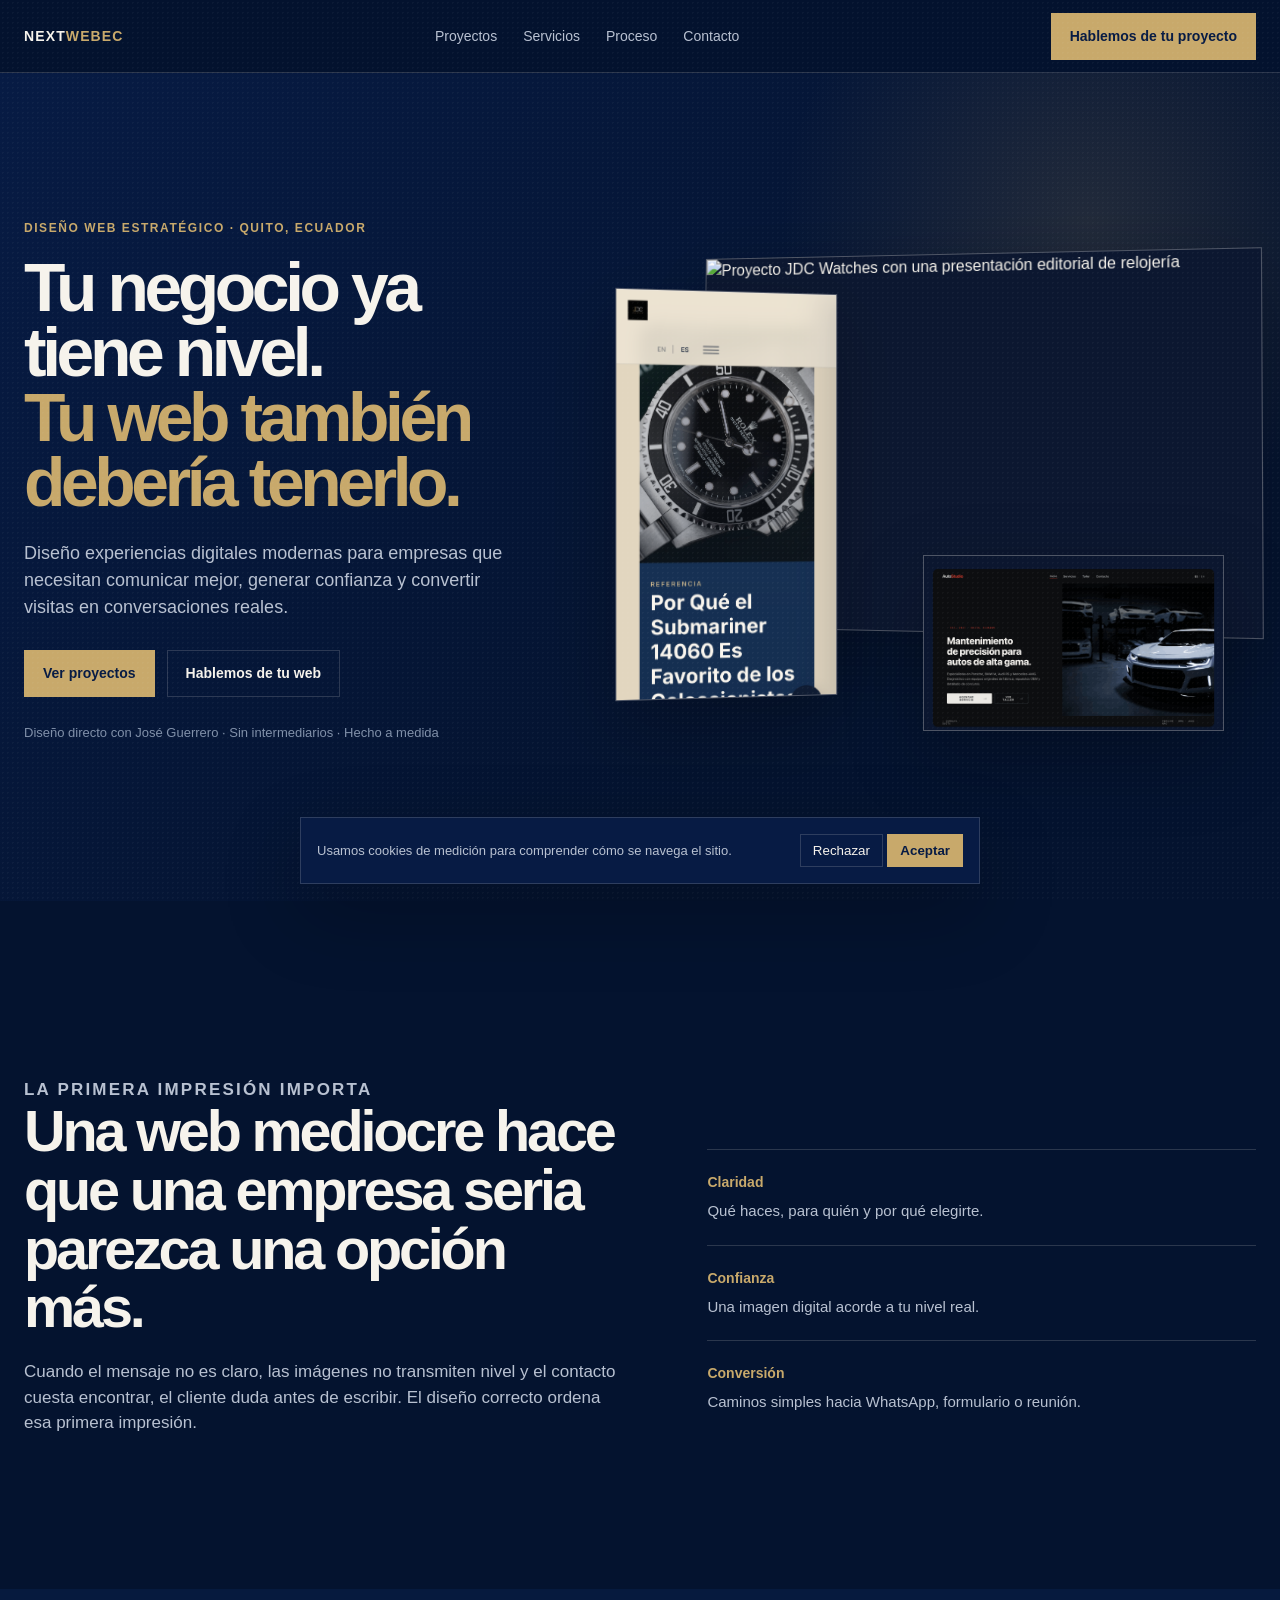
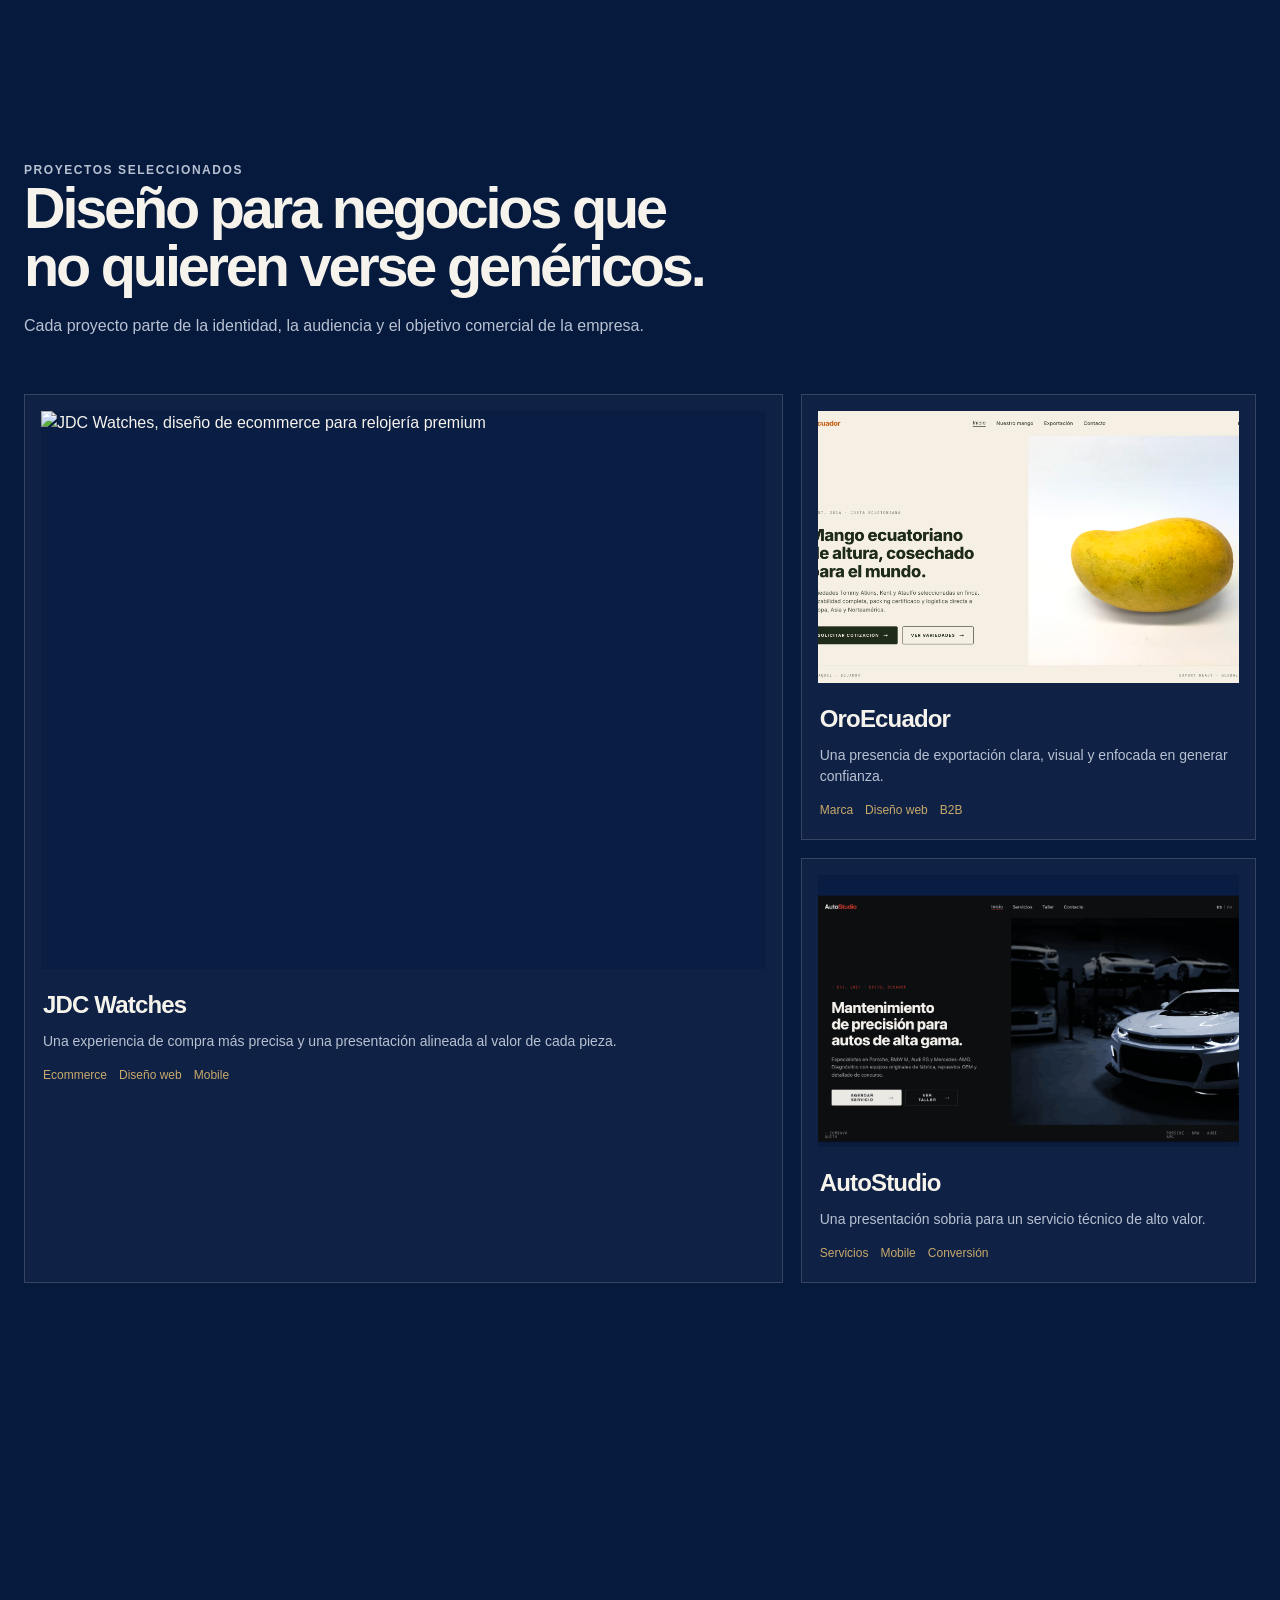
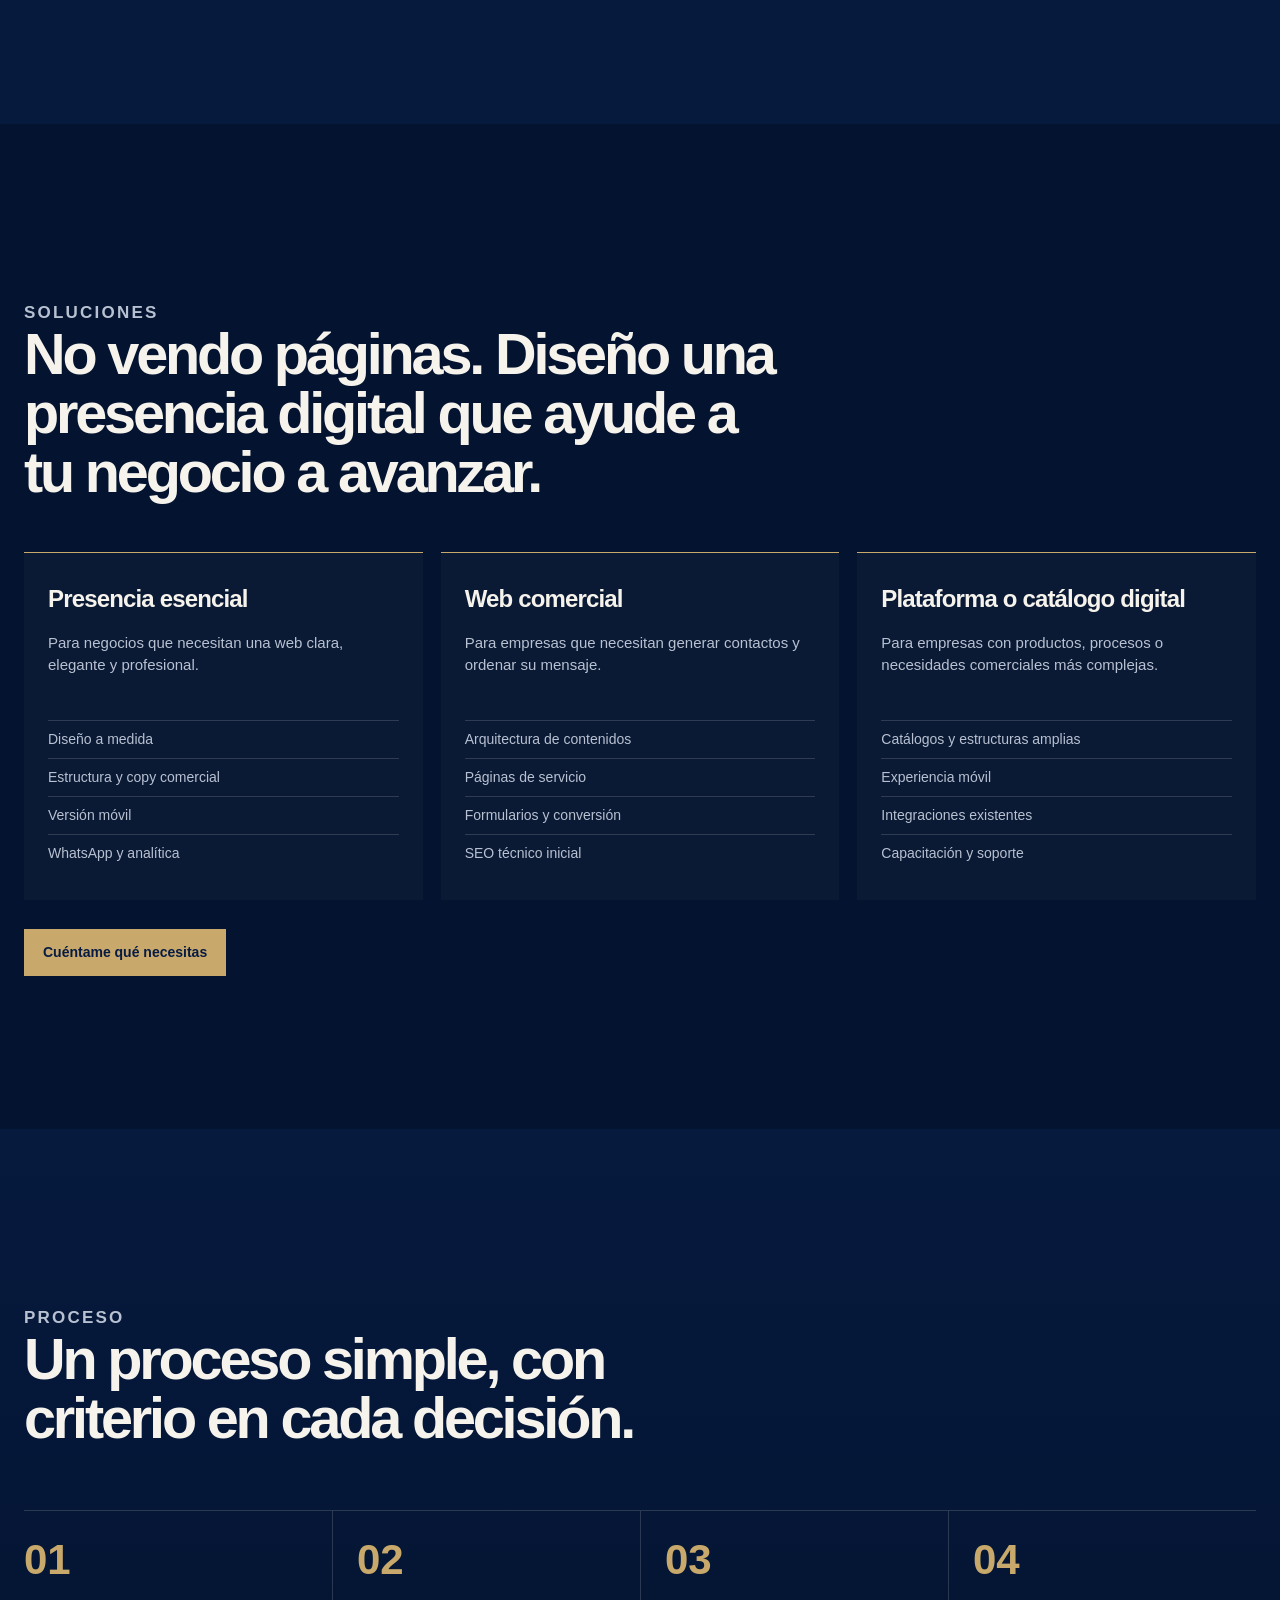
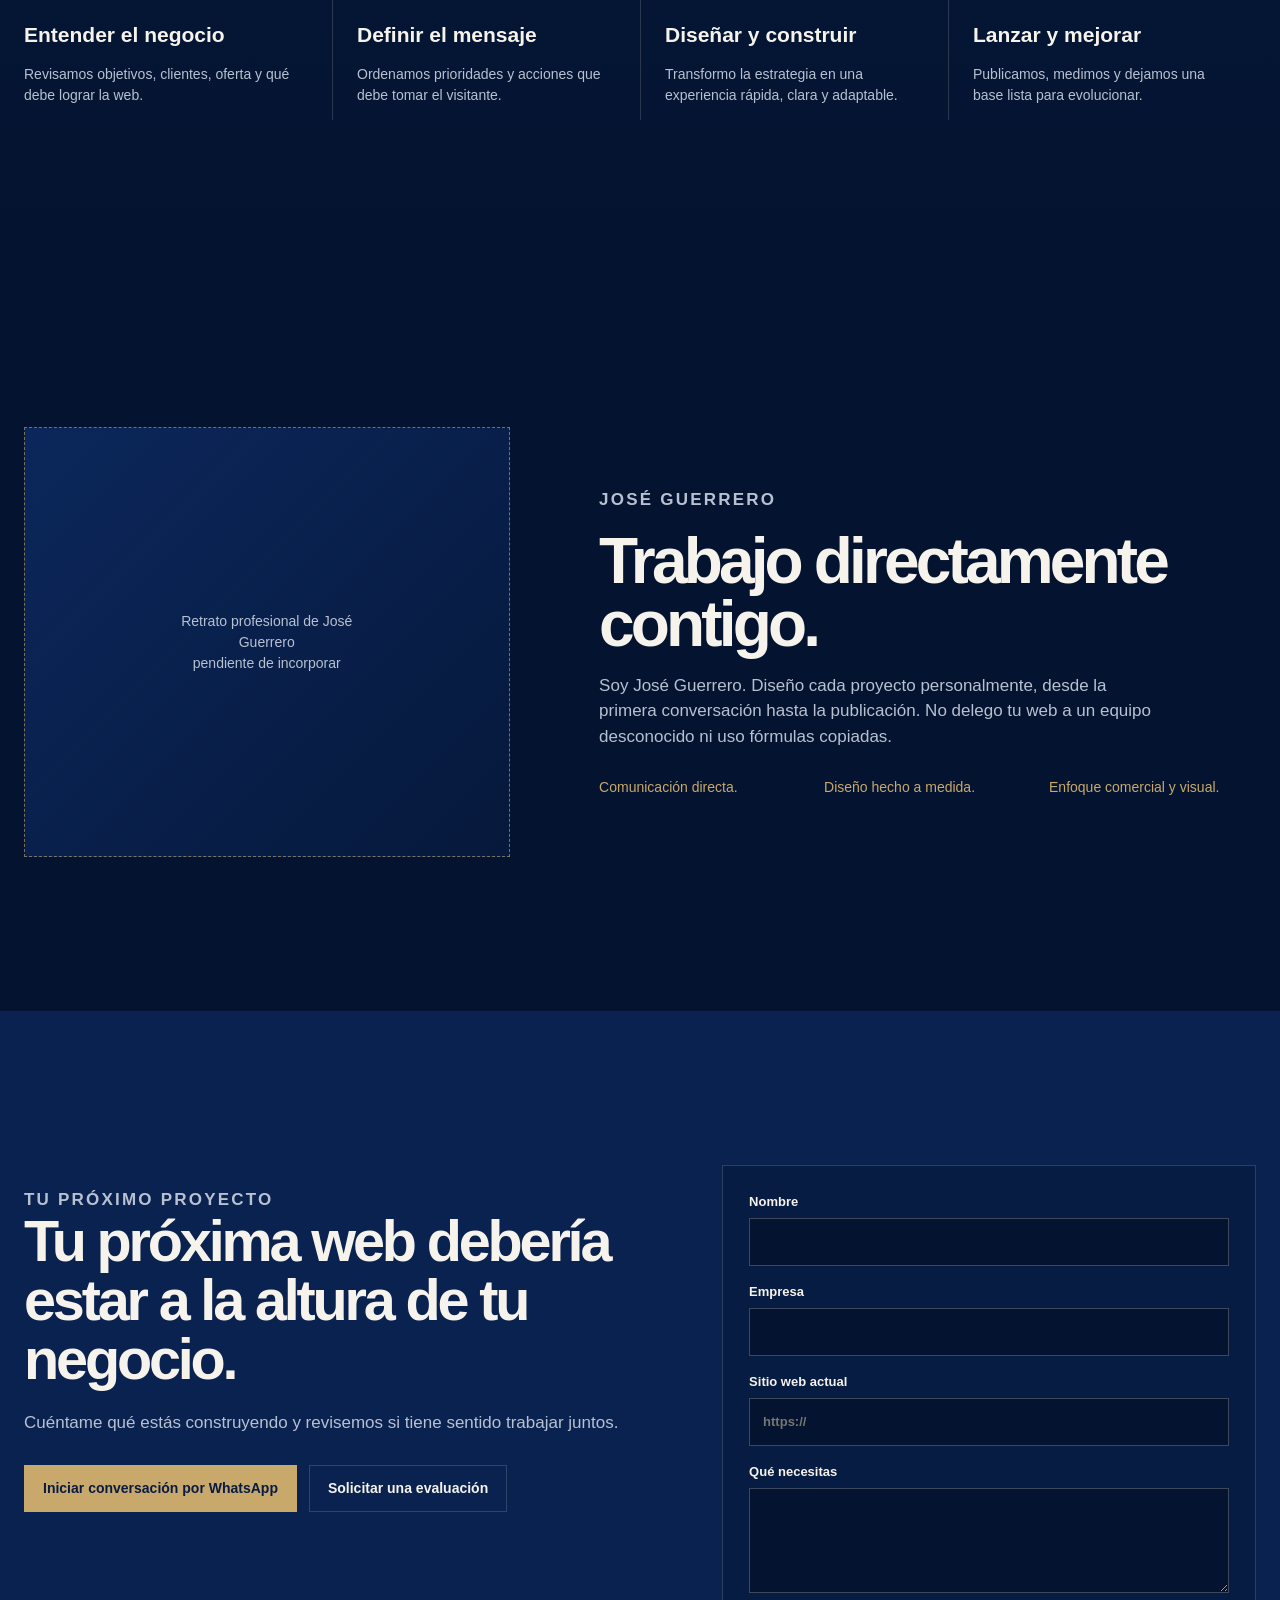
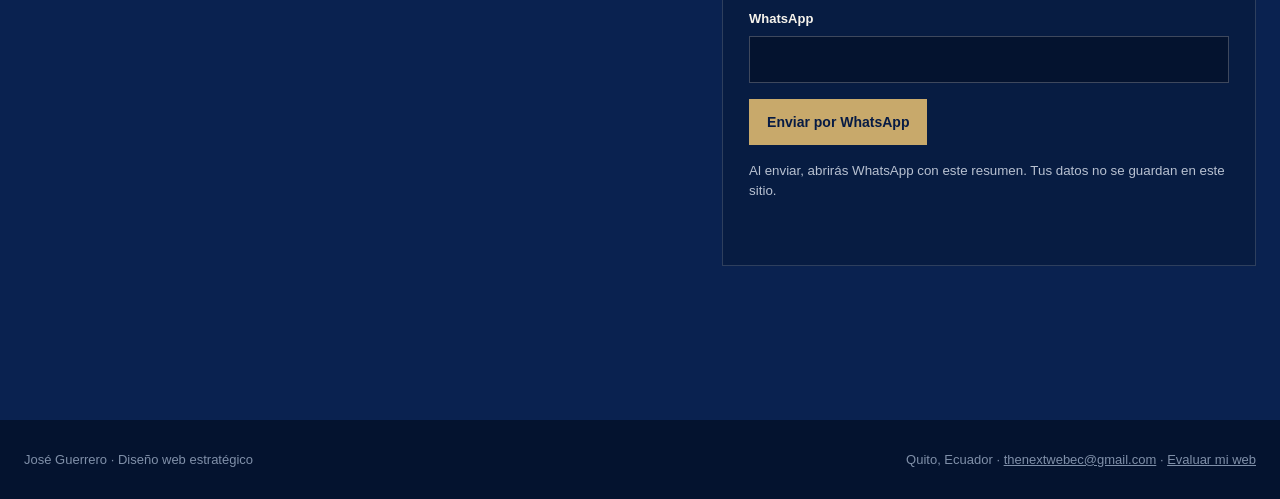
==== index.html @ b1e89065 "Ensure stylesheet loads from document head" ====
<!doctype html>
<html lang="es-EC"><head><meta charset="utf-8"><meta name="viewport" content="width=device-width,initial-scale=1"><title>José Guerrero | Diseño web estratégico para empresas en Ecuador</title><meta name="description" content="Diseño sitios web modernos y estratégicos para empresas que quieren verse más sólidas, generar confianza y convertir visitas en oportunidades."><meta name="robots" content="index, follow, max-image-preview:large"><meta name="author" content="José Guerrero, NextWebEC"><meta name="theme-color" content="#071B44"><link rel="canonical" href="https://thenextwebec.com/"><link rel="icon" type="image/svg+xml" href="favicon.svg"><meta property="og:type" content="website"><meta property="og:site_name" content="José Guerrero · NextWebEC"><meta property="og:locale" content="es_EC"><meta property="og:url" content="https://thenextwebec.com/"><meta property="og:title" content="José Guerrero | Diseño web estratégico para empresas en Ecuador"><meta property="og:description" content="Diseño web estratégico y a medida para negocios que necesitan una presencia digital a la altura de su empresa."><meta property="og:image" content="https://thenextwebec.com/Screenshot%202026-06-01%20at%2013.23.58.png"><meta name="twitter:card" content="summary_large_image"><script>window.dataLayer=window.dataLayer||[];function gtag(){dataLayer.push(arguments)}window.__loadAnalytics=function(){if(window.__gaLoaded)return;window.__gaLoaded=true;var s=document.createElement('script');s.async=true;s.src='https://www.googletagmanager.com/gtag/js?id=G-9DK5S7Y0S1';document.head.appendChild(s);gtag('js',new Date());gtag('config','G-9DK5S7Y0S1',{anonymize_ip:true})};window.__loadClarity=function(){if(window.__clarityLoaded)return;window.__clarityLoaded=true;(function(c,l,a,r,i,t,y){c[a]=c[a]||function(){(c[a].q=c[a].q||[]).push(arguments)};t=l.createElement(r);t.async=1;t.src='https://www.clarity.ms/tag/'+i;y=l.getElementsByTagName(r)[0];y.parentNode.insertBefore(t,y)})(window,document,'clarity','script','wq1vez3c5m')}</script><script type="application/ld+json">{"@context":"https://schema.org","@type":"ProfessionalService","name":"José Guerrero · NextWebEC","url":"https://thenextwebec.com/","email":"thenextwebec@gmail.com","founder":{"@type":"Person","name":"José Guerrero"},"address":{"@type":"PostalAddress","addressLocality":"Quito","addressCountry":"EC"},"areaServed":["Quito","Ecuador"]}</script>
<link rel="stylesheet" href="styles.css">
<style>.portrait{display:grid;place-items:center;min-height:430px;padding:32px;background:linear-gradient(135deg,#0b275b,rgba(11,39,91,.28));border:1px dashed rgba(200,169,107,.6);color:var(--muted);font-size:14px;text-align:center}.portrait span{max-width:200px}@media(max-width:800px){.portrait{min-height:340px}}</style>
</head><body><a class="skip" href="#contenido">Saltar al contenido</a><nav class="nav" id="nav" aria-label="Navegación principal"><div class="wrap nav-in"><a class="mark" href="#inicio">NEXT<span>WEBEC</span></a><ul class="nav-links"><li><a href="#proyectos">Proyectos</a></li><li><a href="#servicios">Servicios</a></li><li><a href="#proceso">Proceso</a></li><li><a href="#contacto">Contacto</a></li></ul><a class="button" href="https://wa.me/593969349833?text=Hola%20Jos%C3%A9%2C%20vi%20tu%20trabajo%20y%20quisiera%20conversar%20sobre%20una%20web%20para%20mi%20empresa." target="_blank" rel="noopener">Hablemos de tu proyecto</a><button class="menu" id="menu" aria-label="Abrir menú" aria-expanded="false">Menú</button></div></nav><main id="contenido">
<section class="hero" id="inicio"><div class="wrap hero-grid"><div class="reveal"><p class="kicker">Diseño web estratégico · Quito, Ecuador</p><h1>Tu negocio ya tiene nivel.<br><em>Tu web también debería tenerlo.</em></h1><p class="lede">Diseño experiencias digitales modernas para empresas que necesitan comunicar mejor, generar confianza y convertir visitas en conversaciones reales.</p><div class="actions"><a class="button" href="#proyectos">Ver proyectos</a><a class="button alt" href="https://wa.me/593969349833?text=Hola%20Jos%C3%A9%2C%20vi%20tu%20trabajo%20y%20quisiera%20conversar%20sobre%20una%20web%20para%20mi%20empresa." target="_blank" rel="noopener">Hablemos de tu web</a></div><p class="hero-note">Diseño directo con José Guerrero · Sin intermediarios · Hecho a medida</p></div><div class="hero-art reveal" aria-label="Proyectos web seleccionados"><div class="screen main"><img src="Screenshot%202026-06-01%20at%2013.23.58.png" alt="Proyecto JDC Watches con una presentación editorial de relojería"></div><div class="screen side"><img src="IMG_3677.PNG" alt="Vista móvil de un proyecto web"></div><div class="screen detail"><img src="auto-studio.png" alt="Proyecto AutoStudio con diseño oscuro y preciso"></div></div></div></section>
<section><div class="wrap principles"><div class="statement reveal"><p class="kicker">La primera impresión importa</p><h2>Una web mediocre hace que una empresa seria parezca una opción más.</h2><p>Cuando el mensaje no es claro, las imágenes no transmiten nivel y el contacto cuesta encontrar, el cliente duda antes de escribir. El diseño correcto ordena esa primera impresión.</p></div><div class="three reveal"><article><strong>Claridad</strong><p>Qué haces, para quién y por qué elegirte.</p></article><article><strong>Confianza</strong><p>Una imagen digital acorde a tu nivel real.</p></article><article><strong>Conversión</strong><p>Caminos simples hacia WhatsApp, formulario o reunión.</p></article></div></div></section>
<section class="work" id="proyectos"><div class="wrap"><div class="work-head reveal"><p class="kicker">Proyectos seleccionados</p><h2>Diseño para negocios que no quieren verse genéricos.</h2><p>Cada proyecto parte de la identidad, la audiencia y el objetivo comercial de la empresa.</p></div><div class="projects"><article class="project big reveal"><div class="project-media"><img src="Screenshot%202026-06-01%20at%2013.23.58.png" alt="JDC Watches, diseño de ecommerce para relojería premium" loading="lazy"></div><div class="project-info"><h3>JDC Watches</h3><p>Una experiencia de compra más precisa y una presentación alineada al valor de cada pieza.</p><div class="meta"><span>Ecommerce</span><span>Diseño web</span><span>Mobile</span></div></div></article><article class="project reveal"><div class="project-media"><img src="Screenshot%202026-05-27%20at%2011.53.57.png" alt="OroEcuador, proyecto web para exportación de mango" loading="lazy"></div><div class="project-info"><h3>OroEcuador</h3><p>Una presencia de exportación clara, visual y enfocada en generar confianza.</p><div class="meta"><span>Marca</span><span>Diseño web</span><span>B2B</span></div></div></article><article class="project reveal"><div class="project-media"><img src="auto-studio.png" alt="AutoStudio, proyecto web para mantenimiento de autos de alta gama" loading="lazy"></div><div class="project-info"><h3>AutoStudio</h3><p>Una presentación sobria para un servicio técnico de alto valor.</p><div class="meta"><span>Servicios</span><span>Mobile</span><span>Conversión</span></div></div></article></div><div class="placeholder reveal" style="margin-top:18px">Espacio reservado para el próximo caso de estudio. Las capturas y resultados se publicarán cuando estén disponibles.</div></div></section>
<section id="servicios"><div class="wrap"><div class="copy reveal"><p class="kicker">Soluciones</p><h2>No vendo páginas. Diseño una presencia digital que ayude a tu negocio a avanzar.</h2></div><div class="services"><article class="service reveal"><h3>Presencia esencial</h3><p>Para negocios que necesitan una web clara, elegante y profesional.</p><ul><li>Diseño a medida</li><li>Estructura y copy comercial</li><li>Versión móvil</li><li>WhatsApp y analítica</li></ul></article><article class="service reveal"><h3>Web comercial</h3><p>Para empresas que necesitan generar contactos y ordenar su mensaje.</p><ul><li>Arquitectura de contenidos</li><li>Páginas de servicio</li><li>Formularios y conversión</li><li>SEO técnico inicial</li></ul></article><article class="service reveal"><h3>Plataforma o catálogo digital</h3><p>Para empresas con productos, procesos o necesidades comerciales más complejas.</p><ul><li>Catálogos y estructuras amplias</li><li>Experiencia móvil</li><li>Integraciones existentes</li><li>Capacitación y soporte</li></ul></article></div><div class="actions reveal"><a class="button" href="#contacto">Cuéntame qué necesitas</a></div></div></section>
<section class="process" id="proceso"><div class="wrap"><div class="copy reveal"><p class="kicker">Proceso</p><h2>Un proceso simple, con criterio en cada decisión.</h2></div><div class="steps"><article class="step reveal"><b>01</b><h3>Entender el negocio</h3><p>Revisamos objetivos, clientes, oferta y qué debe lograr la web.</p></article><article class="step reveal"><b>02</b><h3>Definir el mensaje</h3><p>Ordenamos prioridades y acciones que debe tomar el visitante.</p></article><article class="step reveal"><b>03</b><h3>Diseñar y construir</h3><p>Transformo la estrategia en una experiencia rápida, clara y adaptable.</p></article><article class="step reveal"><b>04</b><h3>Lanzar y mejorar</h3><p>Publicamos, medimos y dejamos una base lista para evolucionar.</p></article></div></div></section>
<section><div class="wrap personal"><div class="portrait reveal" role="img" aria-label="Espacio reservado para una fotografía profesional de José Guerrero"><span>Retrato profesional de José Guerrero<br>pendiente de incorporar</span></div><div class="reveal"><p class="kicker">José Guerrero</p><h2>Trabajo directamente contigo.</h2><p>Soy José Guerrero. Diseño cada proyecto personalmente, desde la primera conversación hasta la publicación. No delego tu web a un equipo desconocido ni uso fórmulas copiadas.</p><div class="personal-list"><span>Comunicación directa.</span><span>Diseño hecho a medida.</span><span>Enfoque comercial y visual.</span></div></div></div></section>
<section class="contact" id="contacto"><div class="wrap contact-grid"><div class="reveal"><p class="kicker">Tu próximo proyecto</p><h2>Tu próxima web debería estar a la altura de tu negocio.</h2><p>Cuéntame qué estás construyendo y revisemos si tiene sentido trabajar juntos.</p><div class="actions"><a class="button" href="https://wa.me/593969349833?text=Hola%20Jos%C3%A9%2C%20vi%20tu%20trabajo%20y%20quisiera%20conversar%20sobre%20una%20web%20para%20mi%20empresa." target="_blank" rel="noopener">Iniciar conversación por WhatsApp</a><a class="button alt" href="evaluar-mi-web.html">Solicitar una evaluación</a></div></div><form class="form reveal" id="contactForm"><label>Nombre<input name="nombre" autocomplete="name" required></label><label>Empresa<input name="empresa" autocomplete="organization" required></label><label>Sitio web actual<input name="sitio" type="url" inputmode="url" placeholder="https://"></label><label>Qué necesitas<textarea name="necesidad" required></textarea></label><label>WhatsApp<input name="whatsapp" type="tel" inputmode="tel" autocomplete="tel" required></label><button class="button" type="submit">Enviar por WhatsApp</button><small>Al enviar, abrirás WhatsApp con este resumen. Tus datos no se guardan en este sitio.</small><div class="form-msg" id="formMsg" aria-live="polite"></div></form></div></section></main>
<footer class="footer"><div class="wrap foot"><div>José Guerrero · Diseño web estratégico</div><div>Quito, Ecuador · <a href="mailto:thenextwebec@gmail.com">thenextwebec@gmail.com</a> · <a href="evaluar-mi-web.html">Evaluar mi web</a></div></div></footer>
<script>const nav=document.getElementById('nav'),menu=document.getElementById('menu');menu.addEventListener('click',()=>{const open=nav.classList.toggle('open');menu.setAttribute('aria-expanded',open);menu.textContent=open?'Cerrar':'Menú'});document.querySelectorAll('.nav-links a').forEach(a=>a.addEventListener('click',()=>nav.classList.remove('open')));const observer=new IntersectionObserver(es=>es.forEach(e=>{if(e.isIntersecting){e.target.classList.add('in');observer.unobserve(e.target)}}),{threshold:.12});document.querySelectorAll('.reveal').forEach(el=>observer.observe(el));document.getElementById('contactForm').addEventListener('submit',e=>{e.preventDefault();const v=Object.fromEntries(new FormData(e.currentTarget));if(!v.nombre||!v.empresa||!v.necesidad||!v.whatsapp){document.getElementById('formMsg').textContent='Completa los campos requeridos para continuar.';return}const text=`Hola José, quisiera conversar sobre una web para mi empresa.\n\nNombre: ${v.nombre}\nEmpresa: ${v.empresa}\nWeb actual: ${v.sitio||'No indicada'}\nQué necesito: ${v.necesidad}\nWhatsApp: ${v.whatsapp}`;window.open(`https://wa.me/593969349833?text=${encodeURIComponent(text)}`,'_blank','noopener')});const key='nextwebec-cookie-choice';function consent(v){localStorage.setItem(key,v);if(v==='yes'){window.__loadAnalytics();window.__loadClarity()}document.getElementById('cookie')?.remove()}if(!localStorage.getItem(key)){document.body.insertAdjacentHTML('beforeend','<div class="cookie" id="cookie"><p>Usamos cookies de medición para comprender cómo se navega el sitio.</p><div><button onclick="consent(\'no\')">Rechazar</button> <button class="accept" onclick="consent(\'yes\')">Aceptar</button></div></div>')}else if(localStorage.getItem(key)==='yes'){window.__loadAnalytics();window.__loadClarity()}</script></body></html>
---- styles.css ----
:root{--ink:#f6f3ec;--muted:#b8c1d1;--dim:#8090a9;--deep:#04132f;--navy:#071b44;--gold:#c8a96b;--line:rgba(246,243,236,.16);--shadow:0 28px 80px rgba(0,0,0,.24)}
*{box-sizing:border-box}html{scroll-behavior:smooth;background:var(--deep)}body{margin:0;background:var(--deep);color:var(--ink);font-family:Arial,Helvetica,sans-serif;line-height:1.5;-webkit-font-smoothing:antialiased}body:before{content:"";position:fixed;inset:0;z-index:20;pointer-events:none;opacity:.035;background-image:radial-gradient(#fff 1px,transparent 1px);background-size:5px 5px}a{color:inherit}img{display:block;max-width:100%}.wrap{width:min(1240px,calc(100% - 48px));margin:auto}.skip{position:absolute;left:16px;top:-60px;background:var(--gold);color:var(--navy);padding:10px;z-index:99}.skip:focus{top:16px}.nav{position:sticky;top:0;z-index:10;background:rgba(4,19,47,.88);backdrop-filter:blur(18px);border-bottom:1px solid var(--line)}.nav-in{height:72px;display:flex;align-items:center;justify-content:space-between;gap:26px}.mark{text-decoration:none;font-size:14px;letter-spacing:.08em;font-weight:800}.mark span,.kicker,.meta,.personal-list{color:var(--gold)}.nav-links{display:flex;list-style:none;padding:0;margin:0;gap:26px;color:var(--muted);font-size:14px}.nav-links a{text-decoration:none}.nav-links a:hover{color:var(--gold)}.button{display:inline-flex;align-items:center;justify-content:center;min-height:46px;padding:12px 18px;border:1px solid var(--gold);background:var(--gold);color:var(--navy);text-decoration:none;font-weight:700;font-size:14px;transition:transform .2s ease,background .2s ease;white-space:nowrap}.button:hover{transform:translateY(-2px);background:#dfc186}.button:active{transform:scale(.98)}.button.alt{background:transparent;color:var(--ink);border-color:var(--line)}.button.alt:hover{border-color:var(--gold);color:var(--gold);background:transparent}.menu{display:none;background:transparent;border:1px solid var(--line);color:var(--ink);padding:9px 12px}.hero{min-height:calc(100dvh - 72px);display:grid;align-items:center;padding:54px 0;overflow:hidden;background:radial-gradient(circle at 85% 18%,rgba(200,169,107,.15),transparent 24%),linear-gradient(135deg,#071b44 0%,#04132f 67%)}.hero-grid{display:grid;grid-template-columns:minmax(0,.88fr) minmax(470px,1.12fr);gap:clamp(40px,7vw,98px);align-items:center}.kicker{margin:0 0 18px;font-size:12px;letter-spacing:.13em;text-transform:uppercase;font-weight:700}.hero h1{margin:0;max-width:650px;font-size:clamp(48px,5.3vw,76px);letter-spacing:-.065em;line-height:.96}.hero h1 em{font-style:normal;color:var(--gold)}.lede{max-width:575px;margin:24px 0 0;color:var(--muted);font-size:18px}.actions{display:flex;gap:12px;flex-wrap:wrap;margin-top:29px}.hero-art{position:relative;min-height:470px}.screen{position:absolute;overflow:hidden;background:#0c1730;border:1px solid rgba(246,243,236,.28);box-shadow:var(--shadow)}.screen img{width:100%;height:100%;object-fit:cover}.main{right:0;top:0;width:88%;aspect-ratio:1.48;transform:perspective(1100px) rotateY(-7deg) rotateX(2deg)}.side{left:0;bottom:5%;width:35%;aspect-ratio:.55;transform:perspective(1000px) rotateY(8deg);z-index:2}.detail{right:5%;bottom:-2%;width:47%;aspect-ratio:1.7;z-index:3}.hero-note{margin-top:26px;color:var(--dim);font-size:13px}section{padding:clamp(86px,12vw,160px) 0}.copy{max-width:760px}.copy h2,.statement h2,.contact h2{font-size:clamp(36px,4.5vw,62px);letter-spacing:-.055em;line-height:1.02;margin:0}.copy p,.statement p,.contact p{max-width:650px;color:var(--muted);font-size:17px;margin:22px 0 0}.principles{display:grid;grid-template-columns:1.1fr 1fr;gap:80px;align-items:end}.three{display:grid;gap:0}.three article{padding:22px 0;border-top:1px solid var(--line)}.three strong{display:block;color:var(--gold);font-size:14px;margin-bottom:7px}.three p{margin:0;color:var(--muted);font-size:15px}.work{background:#061a3e}.work-head{max-width:690px;margin-bottom:56px}.work-head h2{font-size:clamp(37px,4.5vw,64px);letter-spacing:-.055em;line-height:1.02;margin:0}.work-head p{color:var(--muted);margin:18px 0 0}.projects{display:grid;grid-template-columns:1.25fr .75fr;gap:18px}.project{background:rgba(255,255,255,.035);border:1px solid var(--line);padding:16px;min-width:0}.project.big{grid-row:span 2}.project-media{overflow:hidden;background:#0a1d42;aspect-ratio:1.55}.project.big .project-media{aspect-ratio:1.3}.project-media img{width:100%;height:100%;object-fit:cover;transition:transform .5s ease}.project:hover img{transform:scale(1.025)}.project-info{padding:18px 2px 4px}.project-info h3{margin:0;font-size:24px;letter-spacing:-.035em}.project-info p{margin:8px 0 14px;color:var(--muted);font-size:14px}.meta{display:flex;gap:12px;flex-wrap:wrap;font-size:12px}.placeholder{display:grid;place-items:center;min-height:270px;padding:36px;background:linear-gradient(135deg,rgba(200,169,107,.12),transparent);border:1px dashed rgba(200,169,107,.55);color:var(--muted);font-size:14px;text-align:center}.services{display:grid;grid-template-columns:repeat(3,1fr);gap:18px;margin-top:50px}.service{padding:28px 24px;border-top:1px solid var(--gold);background:rgba(255,255,255,.025)}.service h3{font-size:24px;letter-spacing:-.035em;margin:0}.service p{color:var(--muted);font-size:15px;min-height:70px}.service ul{padding:0;margin:18px 0 0;list-style:none;color:var(--muted);font-size:14px}.service li{padding:8px 0;border-top:1px solid var(--line)}.process{background:linear-gradient(180deg,#061a3e,#04132f)}.steps{display:grid;grid-template-columns:repeat(4,1fr);gap:0;margin-top:62px;border-top:1px solid var(--line)}.step{padding:28px 24px 0 0}.step:not(:first-child){padding-left:24px;border-left:1px solid var(--line)}.step b{display:block;color:var(--gold);font-size:42px;line-height:1;margin-bottom:38px}.step h3{margin:0;font-size:21px}.step p{color:var(--muted);font-size:14px}.personal{display:grid;grid-template-columns:.85fr 1.15fr;gap:clamp(38px,7vw,100px);align-items:center}.portrait{display:grid;place-items:center;min-height:430px;padding:32px;background:linear-gradient(135deg,#0b275b,rgba(11,39,91,.28));border:1px dashed rgba(200,169,107,.6);color:var(--muted);font-size:14px;text-align:center}.portrait span{max-width:200px}.personal h2{font-size:clamp(40px,5vw,68px);letter-spacing:-.06em;line-height:.98;margin:0}.personal p{color:var(--muted);font-size:17px;max-width:560px}.personal-list{display:grid;grid-template-columns:repeat(3,1fr);gap:18px;margin-top:28px;font-size:14px}.contact{background:#0a2250}.contact-grid{display:grid;grid-template-columns:1fr .85fr;gap:70px;align-items:start}.form{display:grid;gap:16px;padding:26px;background:rgba(4,19,47,.42);border:1px solid var(--line)}label{display:grid;gap:7px;color:var(--ink);font-size:13px;font-weight:700}input,textarea{width:100%;padding:13px;background:#04132f;border:1px solid rgba(246,243,236,.24);color:var(--ink);font:inherit;border-radius:0}textarea{min-height:105px;resize:vertical}input:focus,textarea:focus{outline:2px solid var(--gold);outline-offset:2px}.form small{color:var(--muted)}.form .button{justify-self:start;border:0}.form-msg{min-height:22px;color:var(--gold);font-size:14px}.footer{padding:30px 0;color:var(--dim);font-size:13px}.foot{display:flex;justify-content:space-between;gap:20px;flex-wrap:wrap}.cookie{position:fixed;z-index:30;bottom:16px;left:16px;right:16px;max-width:680px;margin:auto;padding:16px;background:#071b44;border:1px solid var(--line);box-shadow:var(--shadow);display:flex;justify-content:space-between;gap:16px;align-items:center}.cookie p{margin:0;color:var(--muted);font-size:13px}.cookie button{border:1px solid var(--line);background:transparent;color:var(--ink);padding:8px 12px;cursor:pointer}.cookie .accept{background:var(--gold);border-color:var(--gold);color:var(--navy);font-weight:700}.reveal{opacity:0;transform:translateY(16px);transition:opacity .7s ease,transform .7s ease}.reveal.in{opacity:1;transform:none}@media(max-width:800px){.wrap{width:min(100% - 32px,600px)}.nav-in{height:64px}.nav-links,.nav-in>.button{display:none}.menu{display:block}.nav.open .nav-links{display:grid;position:absolute;top:64px;left:16px;right:16px;padding:15px;background:#071b44;border:1px solid var(--line);gap:16px}.hero{min-height:auto;padding:66px 0 72px}.hero-grid,.principles,.personal,.contact-grid{grid-template-columns:1fr}.hero-art{min-height:350px;margin-top:4px}.main{width:92%}.side{width:32%;bottom:0}.detail{bottom:-3%;right:0}.hero h1{font-size:clamp(43px,12vw,64px)}.projects,.services,.steps{grid-template-columns:1fr}.project.big{grid-row:auto}.project.big .project-media{aspect-ratio:1.45}.steps{margin-top:42px}.step,.step:not(:first-child){padding:24px 0;border-left:0;border-top:1px solid var(--line)}.step b{margin-bottom:20px}.personal-list{grid-template-columns:1fr}.portrait{min-height:340px}.actions .button{width:100%}.cookie{align-items:flex-start;flex-direction:column}}@media(prefers-reduced-motion:reduce){html{scroll-behavior:auto}.reveal{opacity:1;transform:none;transition:none}.project-media img,.button{transition:none}}
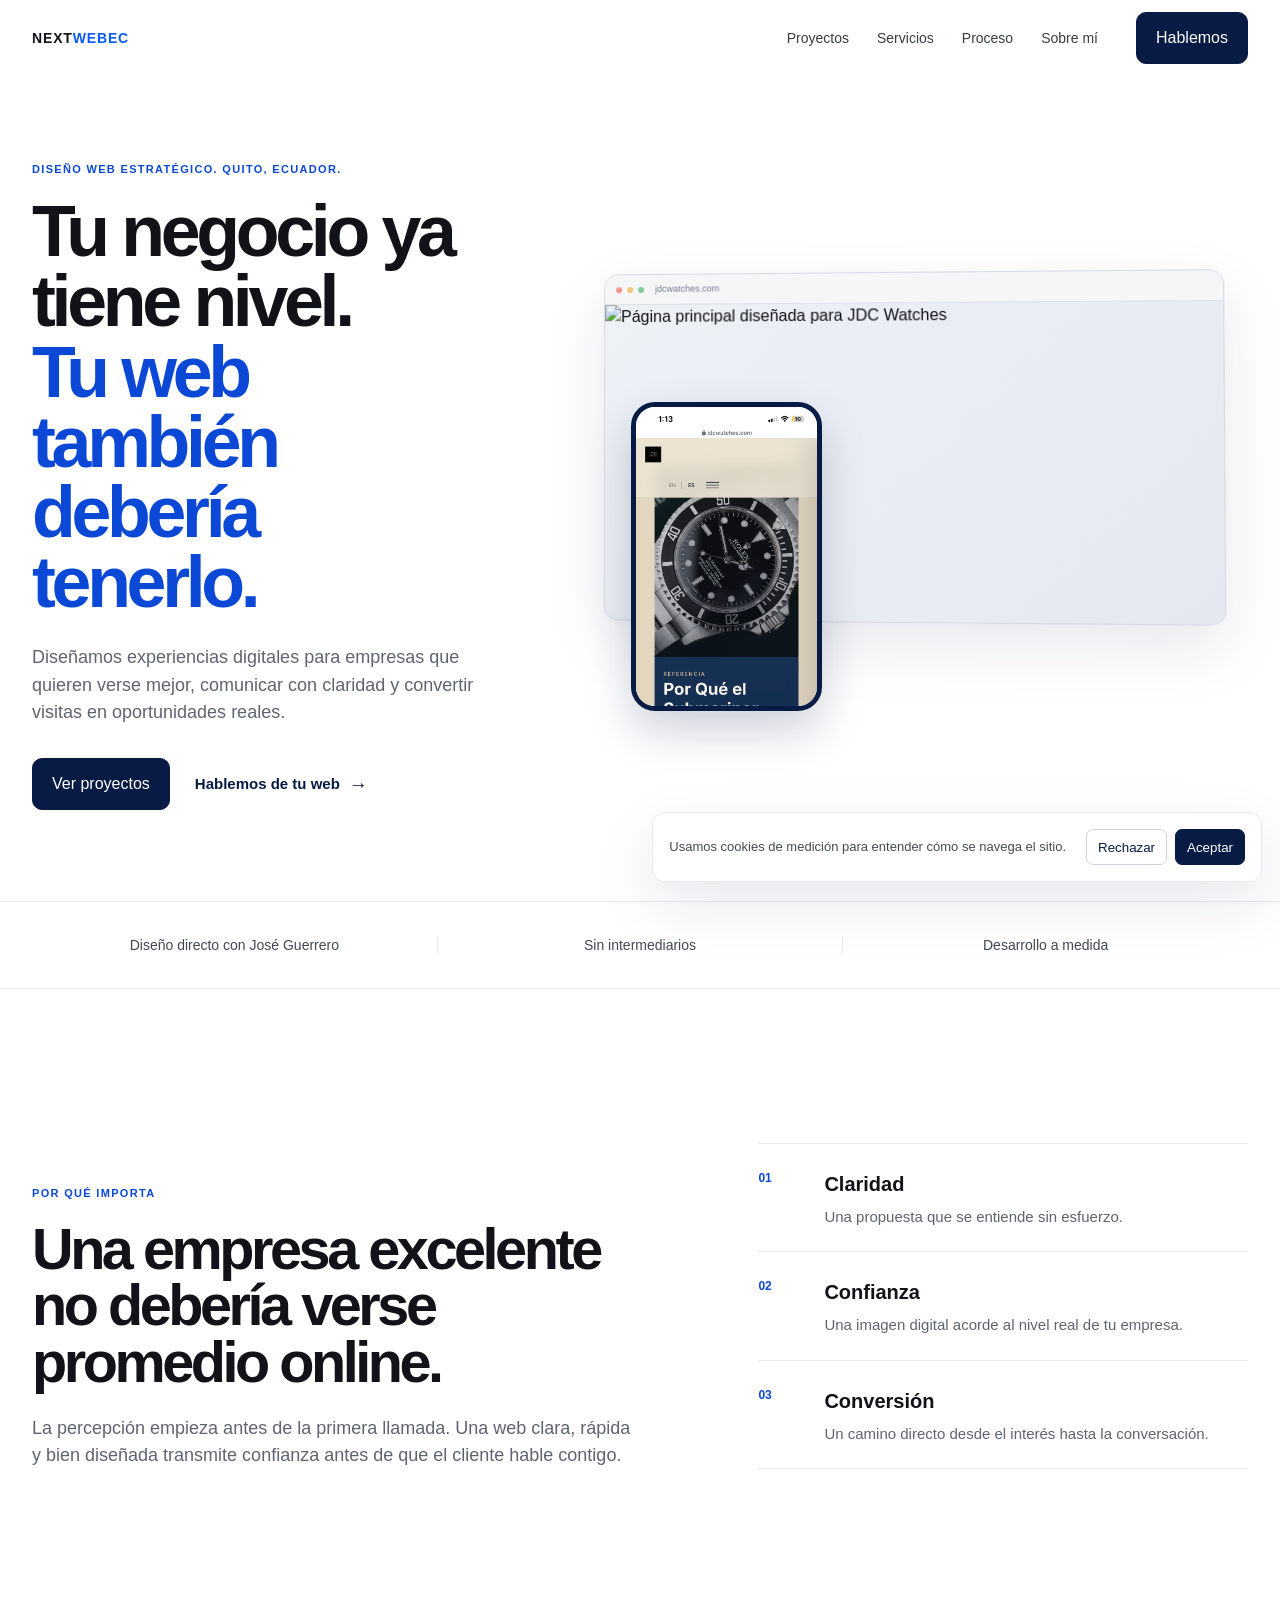
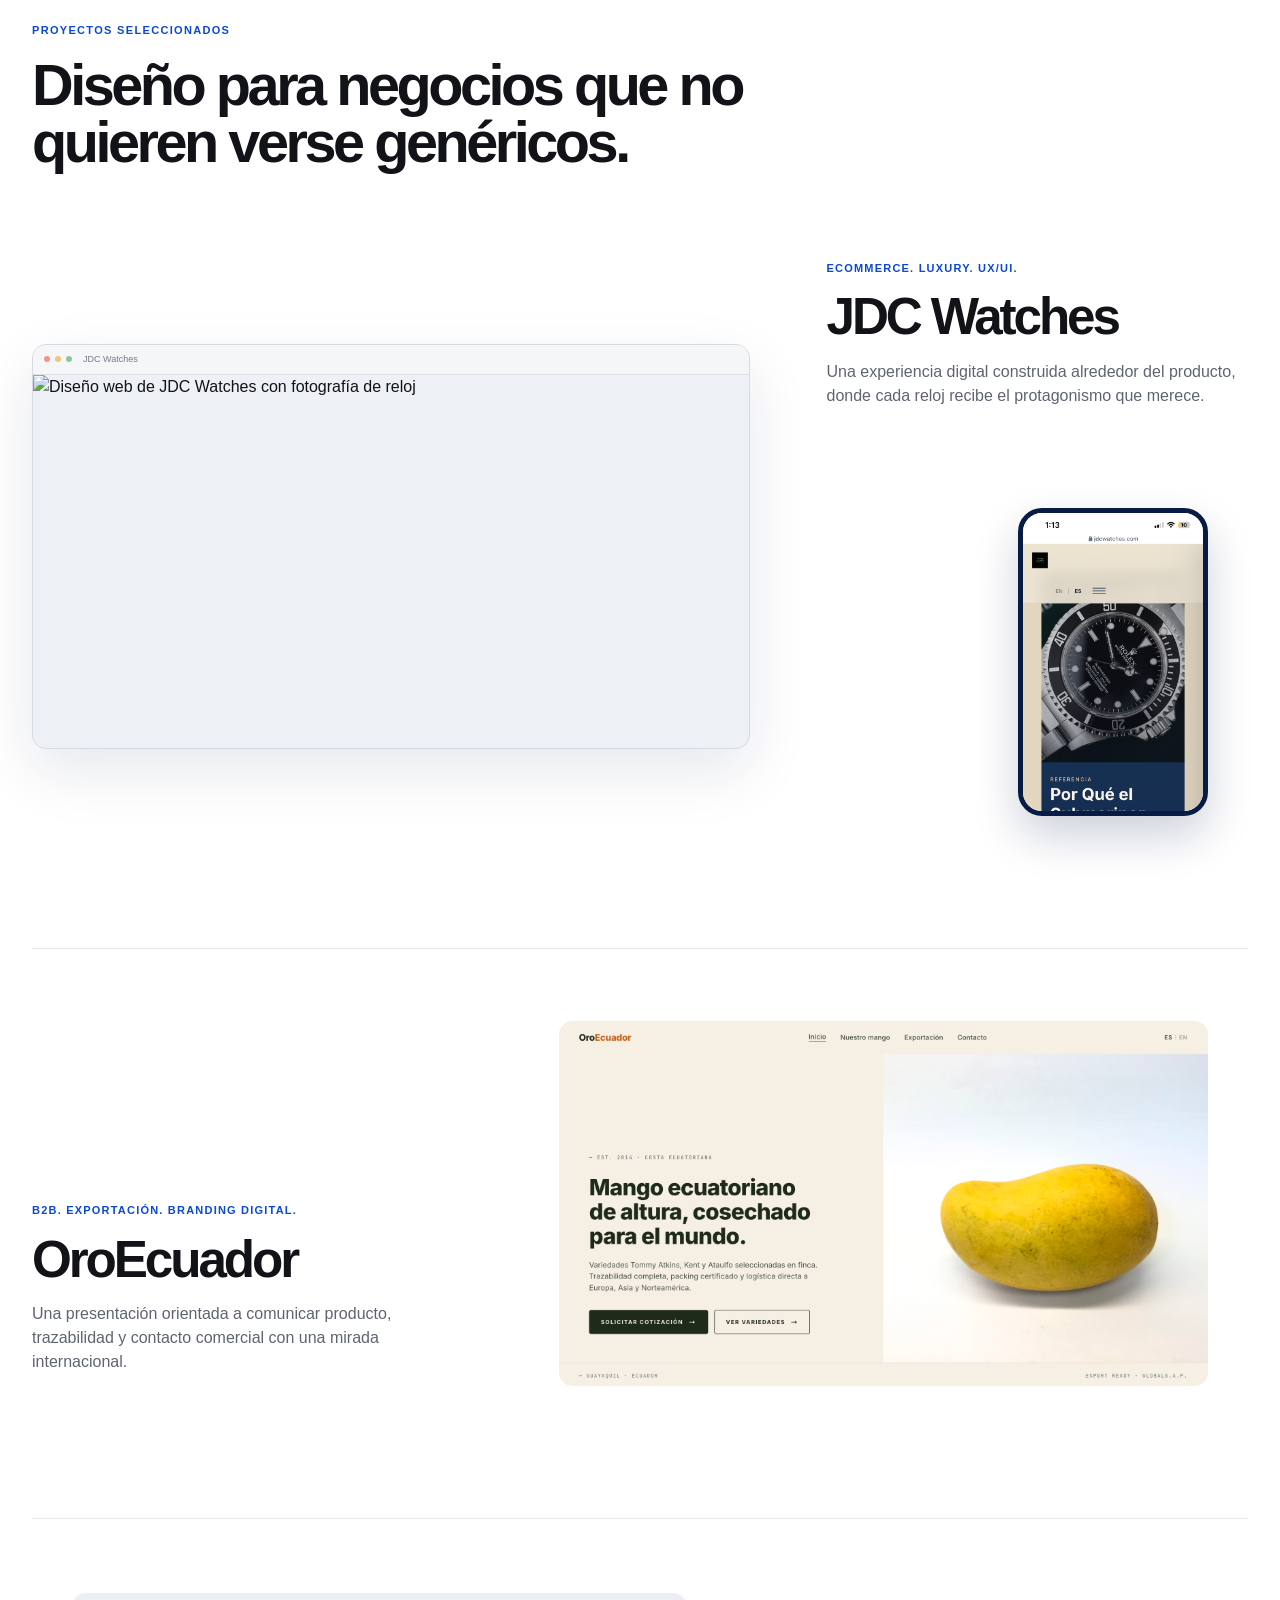
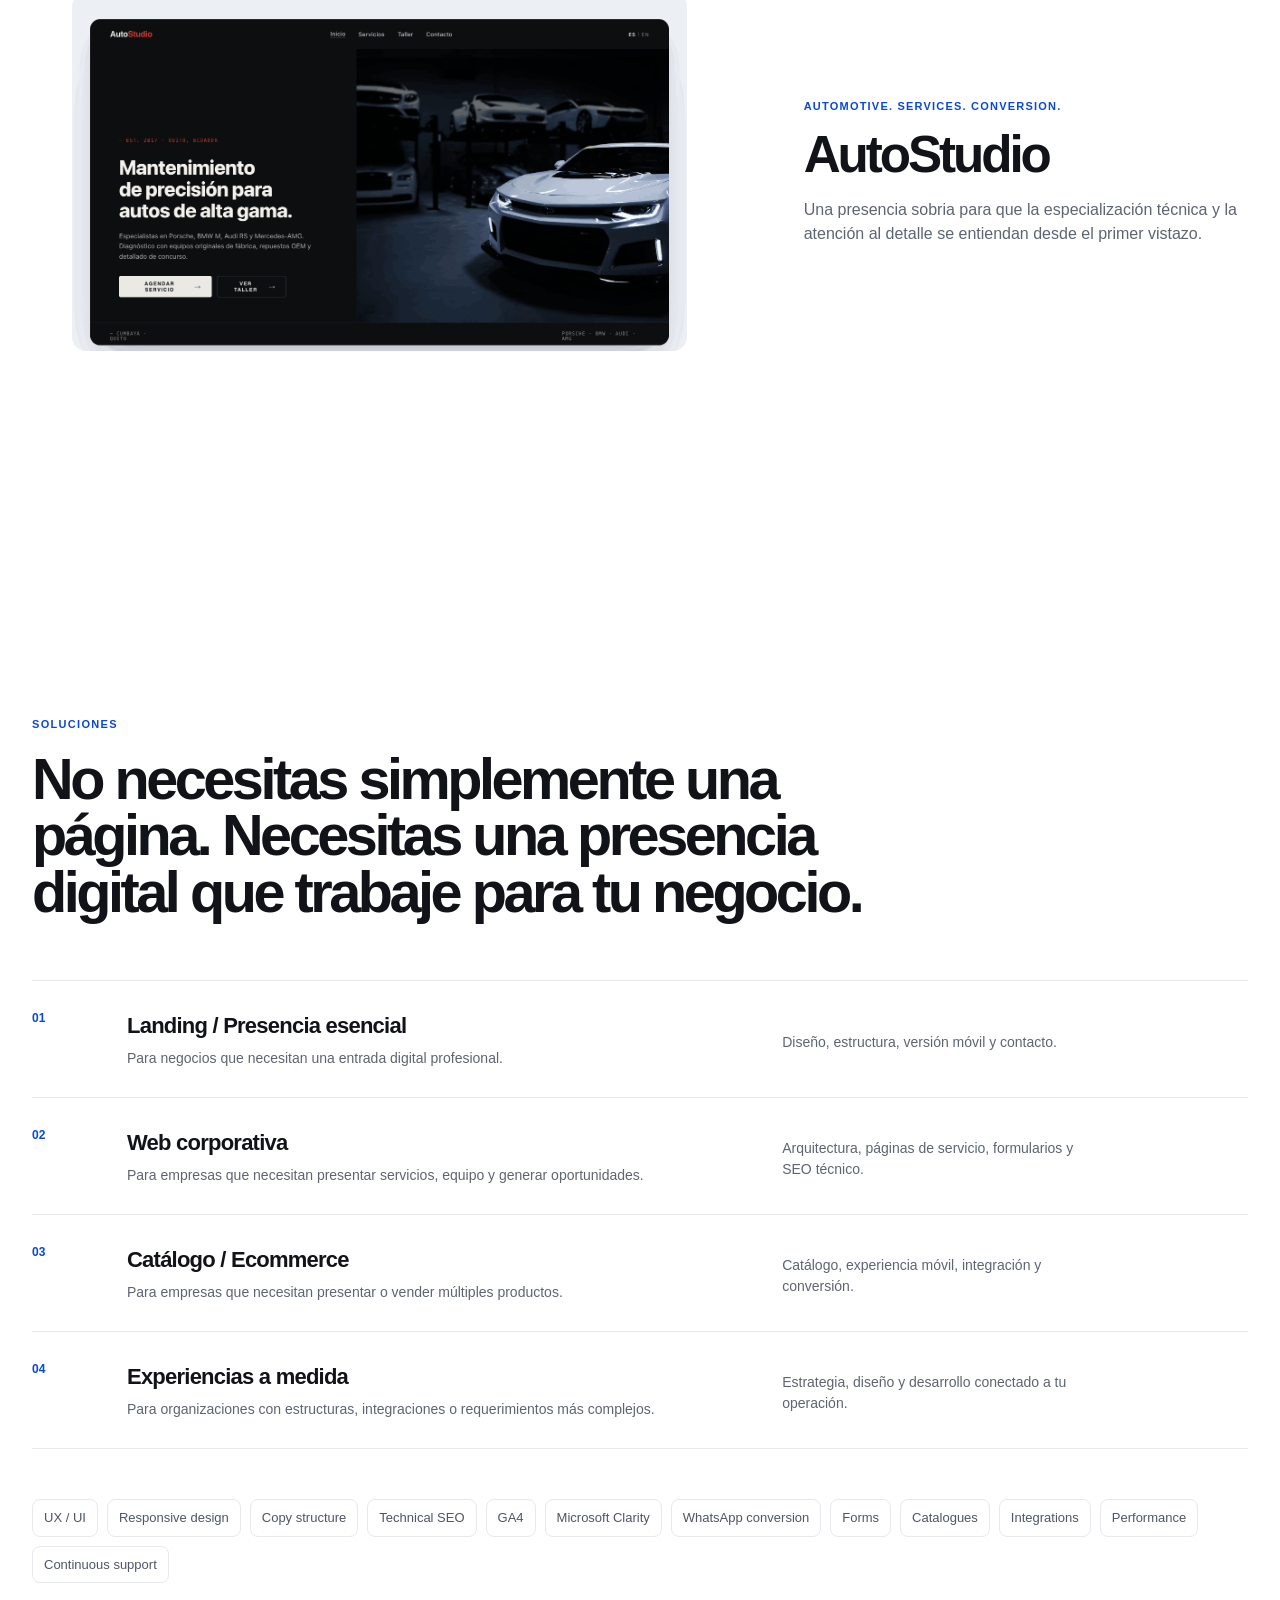
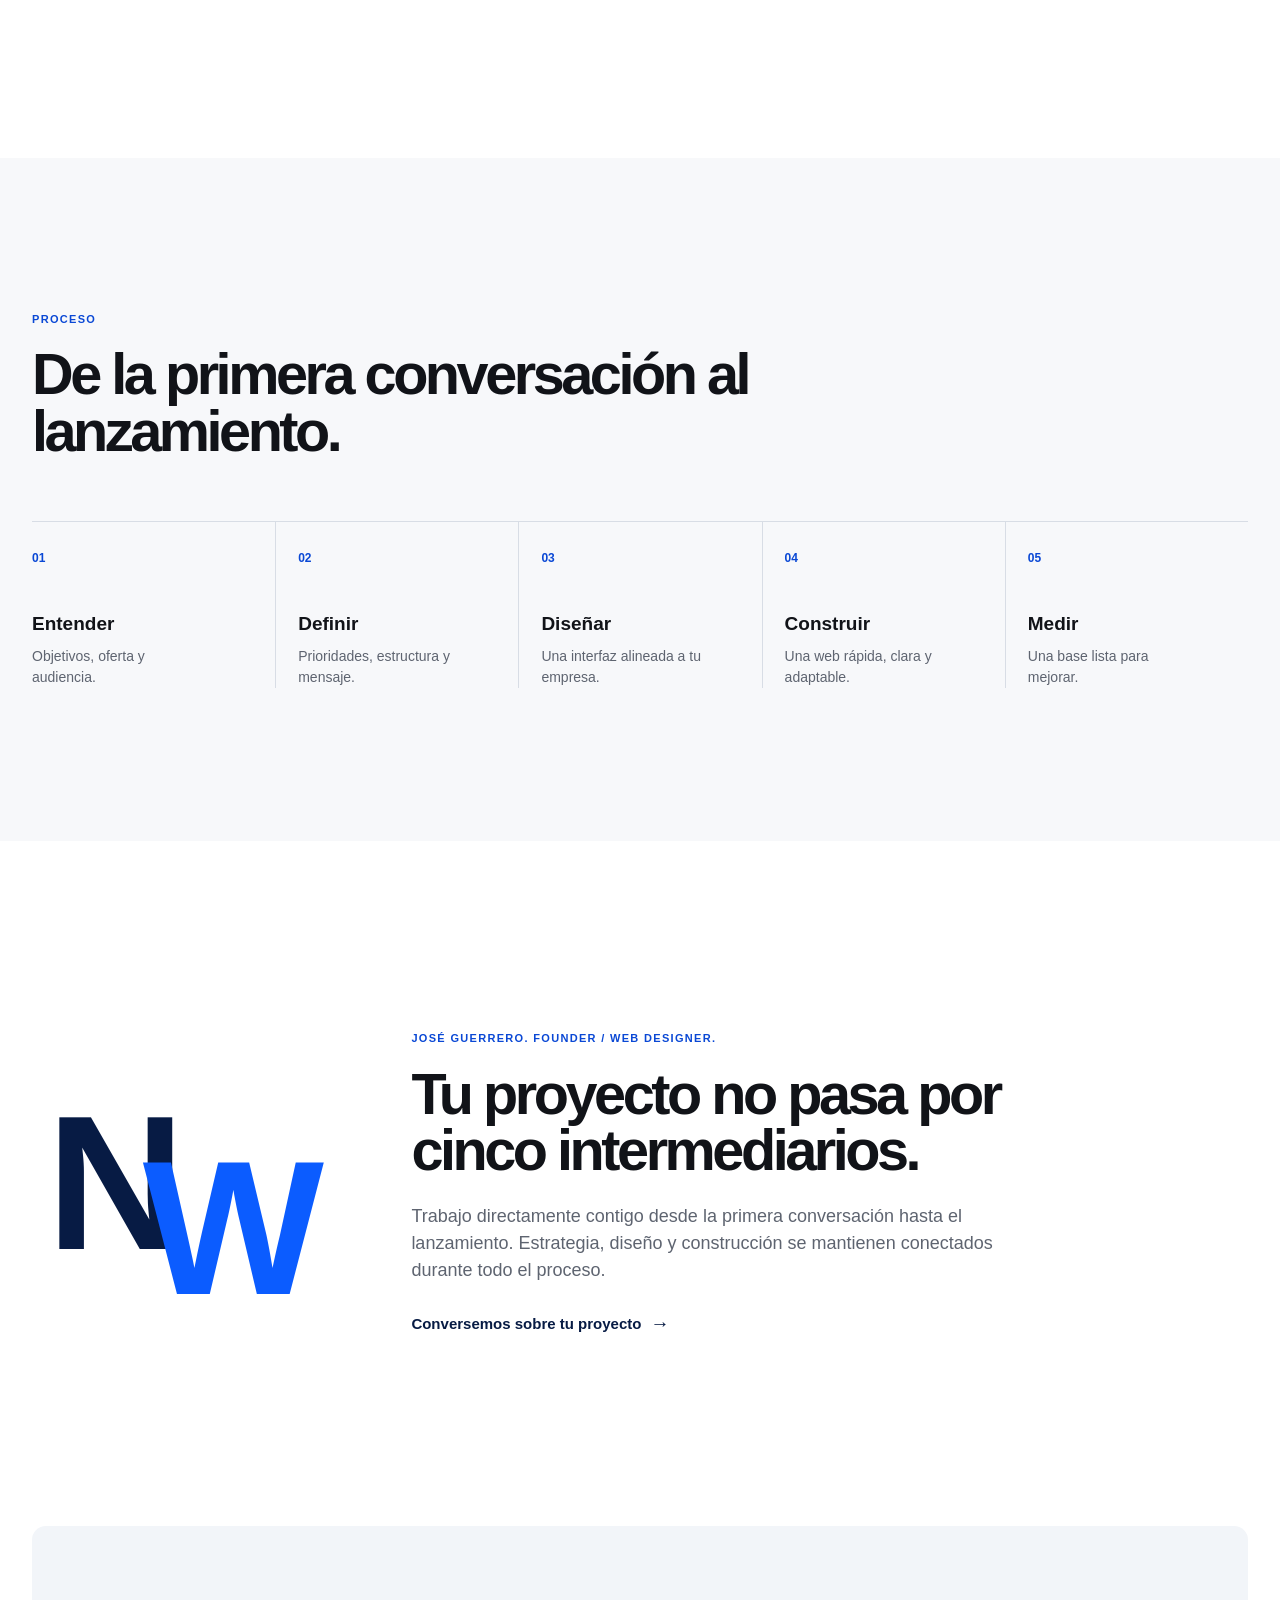
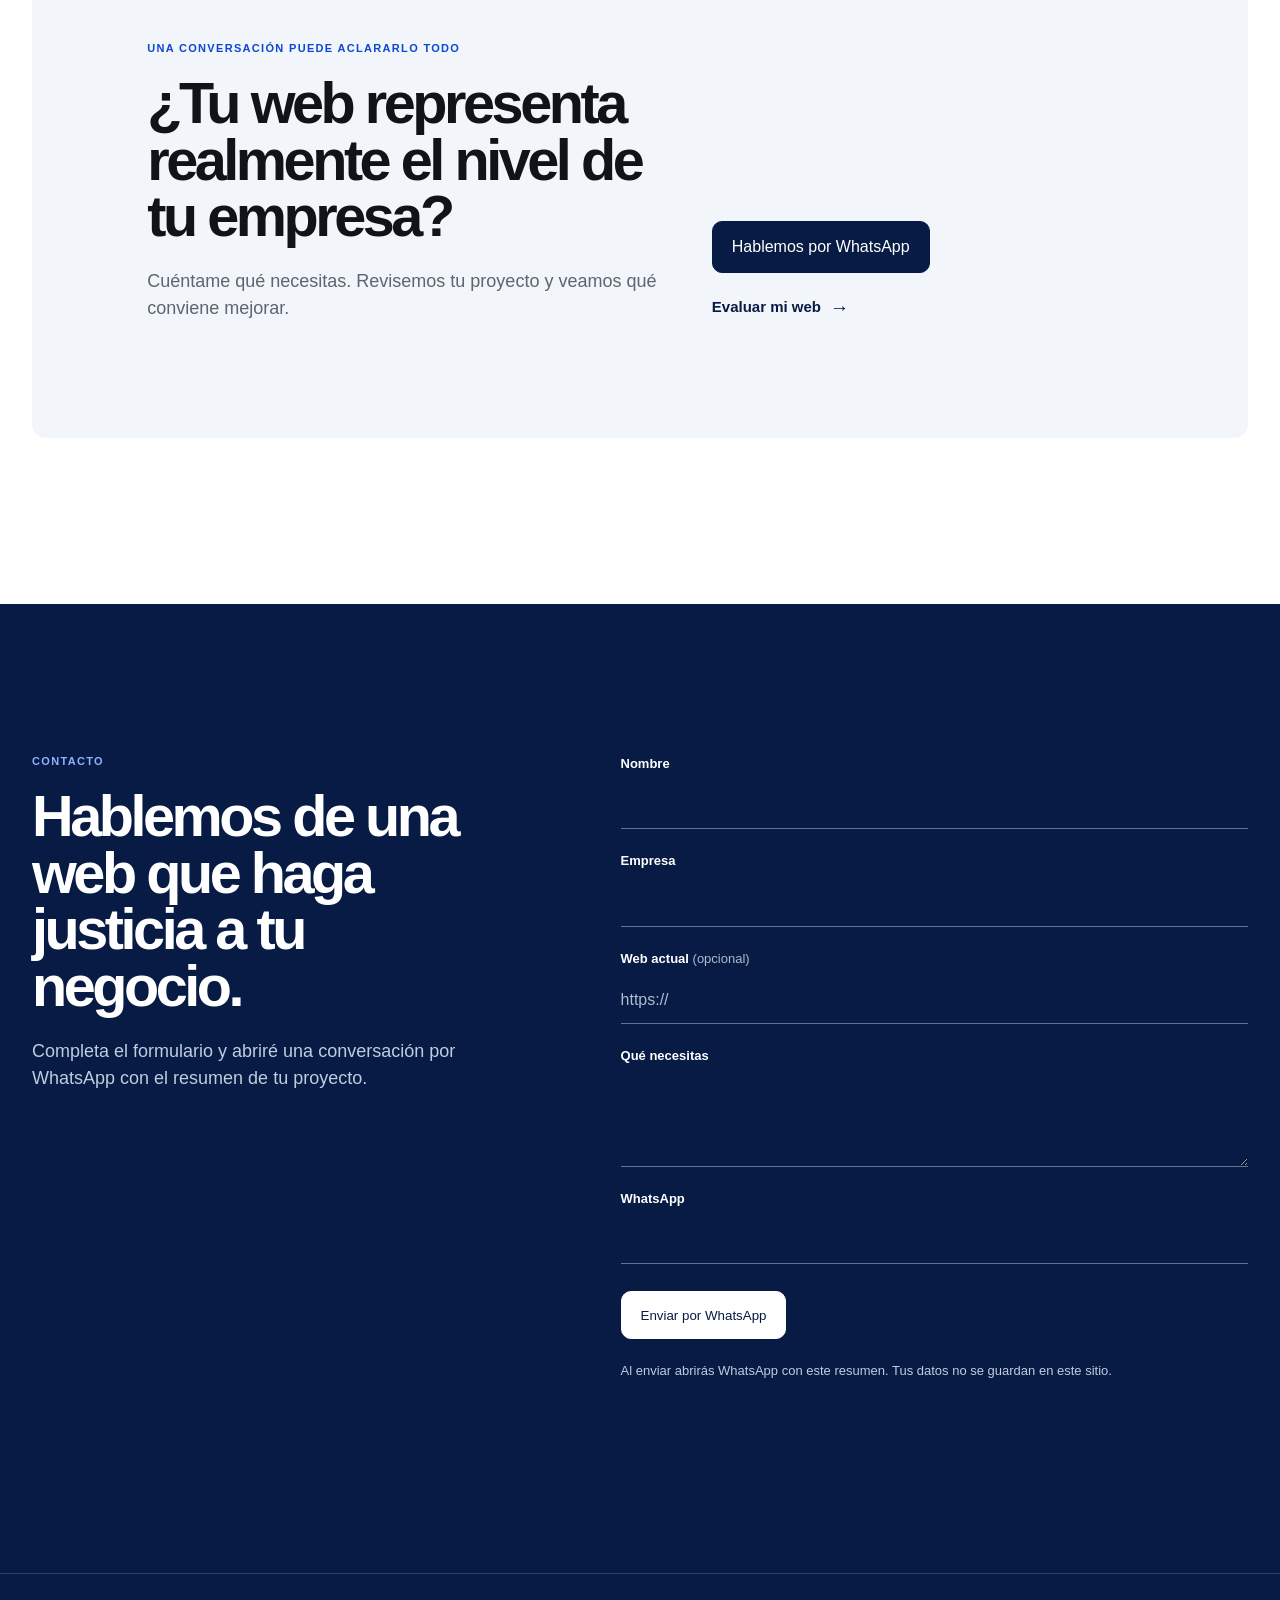
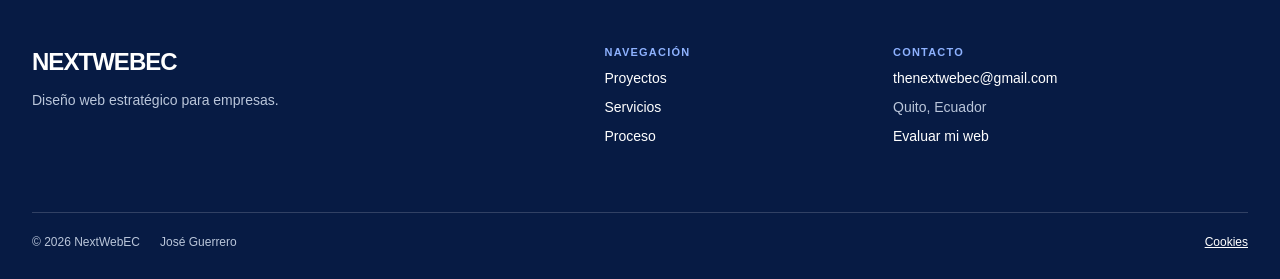
==== commit 644567a0: "Redesign NextWebEC premium B2B website" ====
--- a/index.html
+++ b/index.html
@@ -1,14 +1,142 @@
 <!doctype html>
-<html lang="es-EC"><head><meta charset="utf-8"><meta name="viewport" content="width=device-width,initial-scale=1"><title>José Guerrero | Diseño web estratégico para empresas en Ecuador</title><meta name="description" content="Diseño sitios web modernos y estratégicos para empresas que quieren verse más sólidas, generar confianza y convertir visitas en oportunidades."><meta name="robots" content="index, follow, max-image-preview:large"><meta name="author" content="José Guerrero, NextWebEC"><meta name="theme-color" content="#071B44"><link rel="canonical" href="https://thenextwebec.com/"><link rel="icon" type="image/svg+xml" href="favicon.svg"><meta property="og:type" content="website"><meta property="og:site_name" content="José Guerrero · NextWebEC"><meta property="og:locale" content="es_EC"><meta property="og:url" content="https://thenextwebec.com/"><meta property="og:title" content="José Guerrero | Diseño web estratégico para empresas en Ecuador"><meta property="og:description" content="Diseño web estratégico y a medida para negocios que necesitan una presencia digital a la altura de su empresa."><meta property="og:image" content="https://thenextwebec.com/Screenshot%202026-06-01%20at%2013.23.58.png"><meta name="twitter:card" content="summary_large_image"><script>window.dataLayer=window.dataLayer||[];function gtag(){dataLayer.push(arguments)}window.__loadAnalytics=function(){if(window.__gaLoaded)return;window.__gaLoaded=true;var s=document.createElement('script');s.async=true;s.src='https://www.googletagmanager.com/gtag/js?id=G-9DK5S7Y0S1';document.head.appendChild(s);gtag('js',new Date());gtag('config','G-9DK5S7Y0S1',{anonymize_ip:true})};window.__loadClarity=function(){if(window.__clarityLoaded)return;window.__clarityLoaded=true;(function(c,l,a,r,i,t,y){c[a]=c[a]||function(){(c[a].q=c[a].q||[]).push(arguments)};t=l.createElement(r);t.async=1;t.src='https://www.clarity.ms/tag/'+i;y=l.getElementsByTagName(r)[0];y.parentNode.insertBefore(t,y)})(window,document,'clarity','script','wq1vez3c5m')}</script><script type="application/ld+json">{"@context":"https://schema.org","@type":"ProfessionalService","name":"José Guerrero · NextWebEC","url":"https://thenextwebec.com/","email":"thenextwebec@gmail.com","founder":{"@type":"Person","name":"José Guerrero"},"address":{"@type":"PostalAddress","addressLocality":"Quito","addressCountry":"EC"},"areaServed":["Quito","Ecuador"]}</script>
-<link rel="stylesheet" href="styles.css">
-<style>.portrait{display:grid;place-items:center;min-height:430px;padding:32px;background:linear-gradient(135deg,#0b275b,rgba(11,39,91,.28));border:1px dashed rgba(200,169,107,.6);color:var(--muted);font-size:14px;text-align:center}.portrait span{max-width:200px}@media(max-width:800px){.portrait{min-height:340px}}</style>
-</head><body><a class="skip" href="#contenido">Saltar al contenido</a><nav class="nav" id="nav" aria-label="Navegación principal"><div class="wrap nav-in"><a class="mark" href="#inicio">NEXT<span>WEBEC</span></a><ul class="nav-links"><li><a href="#proyectos">Proyectos</a></li><li><a href="#servicios">Servicios</a></li><li><a href="#proceso">Proceso</a></li><li><a href="#contacto">Contacto</a></li></ul><a class="button" href="https://wa.me/593969349833?text=Hola%20Jos%C3%A9%2C%20vi%20tu%20trabajo%20y%20quisiera%20conversar%20sobre%20una%20web%20para%20mi%20empresa." target="_blank" rel="noopener">Hablemos de tu proyecto</a><button class="menu" id="menu" aria-label="Abrir menú" aria-expanded="false">Menú</button></div></nav><main id="contenido">
-<section class="hero" id="inicio"><div class="wrap hero-grid"><div class="reveal"><p class="kicker">Diseño web estratégico · Quito, Ecuador</p><h1>Tu negocio ya tiene nivel.<br><em>Tu web también debería tenerlo.</em></h1><p class="lede">Diseño experiencias digitales modernas para empresas que necesitan comunicar mejor, generar confianza y convertir visitas en conversaciones reales.</p><div class="actions"><a class="button" href="#proyectos">Ver proyectos</a><a class="button alt" href="https://wa.me/593969349833?text=Hola%20Jos%C3%A9%2C%20vi%20tu%20trabajo%20y%20quisiera%20conversar%20sobre%20una%20web%20para%20mi%20empresa." target="_blank" rel="noopener">Hablemos de tu web</a></div><p class="hero-note">Diseño directo con José Guerrero · Sin intermediarios · Hecho a medida</p></div><div class="hero-art reveal" aria-label="Proyectos web seleccionados"><div class="screen main"><img src="Screenshot%202026-06-01%20at%2013.23.58.png" alt="Proyecto JDC Watches con una presentación editorial de relojería"></div><div class="screen side"><img src="IMG_3677.PNG" alt="Vista móvil de un proyecto web"></div><div class="screen detail"><img src="auto-studio.png" alt="Proyecto AutoStudio con diseño oscuro y preciso"></div></div></div></section>
-<section><div class="wrap principles"><div class="statement reveal"><p class="kicker">La primera impresión importa</p><h2>Una web mediocre hace que una empresa seria parezca una opción más.</h2><p>Cuando el mensaje no es claro, las imágenes no transmiten nivel y el contacto cuesta encontrar, el cliente duda antes de escribir. El diseño correcto ordena esa primera impresión.</p></div><div class="three reveal"><article><strong>Claridad</strong><p>Qué haces, para quién y por qué elegirte.</p></article><article><strong>Confianza</strong><p>Una imagen digital acorde a tu nivel real.</p></article><article><strong>Conversión</strong><p>Caminos simples hacia WhatsApp, formulario o reunión.</p></article></div></div></section>
-<section class="work" id="proyectos"><div class="wrap"><div class="work-head reveal"><p class="kicker">Proyectos seleccionados</p><h2>Diseño para negocios que no quieren verse genéricos.</h2><p>Cada proyecto parte de la identidad, la audiencia y el objetivo comercial de la empresa.</p></div><div class="projects"><article class="project big reveal"><div class="project-media"><img src="Screenshot%202026-06-01%20at%2013.23.58.png" alt="JDC Watches, diseño de ecommerce para relojería premium" loading="lazy"></div><div class="project-info"><h3>JDC Watches</h3><p>Una experiencia de compra más precisa y una presentación alineada al valor de cada pieza.</p><div class="meta"><span>Ecommerce</span><span>Diseño web</span><span>Mobile</span></div></div></article><article class="project reveal"><div class="project-media"><img src="Screenshot%202026-05-27%20at%2011.53.57.png" alt="OroEcuador, proyecto web para exportación de mango" loading="lazy"></div><div class="project-info"><h3>OroEcuador</h3><p>Una presencia de exportación clara, visual y enfocada en generar confianza.</p><div class="meta"><span>Marca</span><span>Diseño web</span><span>B2B</span></div></div></article><article class="project reveal"><div class="project-media"><img src="auto-studio.png" alt="AutoStudio, proyecto web para mantenimiento de autos de alta gama" loading="lazy"></div><div class="project-info"><h3>AutoStudio</h3><p>Una presentación sobria para un servicio técnico de alto valor.</p><div class="meta"><span>Servicios</span><span>Mobile</span><span>Conversión</span></div></div></article></div><div class="placeholder reveal" style="margin-top:18px">Espacio reservado para el próximo caso de estudio. Las capturas y resultados se publicarán cuando estén disponibles.</div></div></section>
-<section id="servicios"><div class="wrap"><div class="copy reveal"><p class="kicker">Soluciones</p><h2>No vendo páginas. Diseño una presencia digital que ayude a tu negocio a avanzar.</h2></div><div class="services"><article class="service reveal"><h3>Presencia esencial</h3><p>Para negocios que necesitan una web clara, elegante y profesional.</p><ul><li>Diseño a medida</li><li>Estructura y copy comercial</li><li>Versión móvil</li><li>WhatsApp y analítica</li></ul></article><article class="service reveal"><h3>Web comercial</h3><p>Para empresas que necesitan generar contactos y ordenar su mensaje.</p><ul><li>Arquitectura de contenidos</li><li>Páginas de servicio</li><li>Formularios y conversión</li><li>SEO técnico inicial</li></ul></article><article class="service reveal"><h3>Plataforma o catálogo digital</h3><p>Para empresas con productos, procesos o necesidades comerciales más complejas.</p><ul><li>Catálogos y estructuras amplias</li><li>Experiencia móvil</li><li>Integraciones existentes</li><li>Capacitación y soporte</li></ul></article></div><div class="actions reveal"><a class="button" href="#contacto">Cuéntame qué necesitas</a></div></div></section>
-<section class="process" id="proceso"><div class="wrap"><div class="copy reveal"><p class="kicker">Proceso</p><h2>Un proceso simple, con criterio en cada decisión.</h2></div><div class="steps"><article class="step reveal"><b>01</b><h3>Entender el negocio</h3><p>Revisamos objetivos, clientes, oferta y qué debe lograr la web.</p></article><article class="step reveal"><b>02</b><h3>Definir el mensaje</h3><p>Ordenamos prioridades y acciones que debe tomar el visitante.</p></article><article class="step reveal"><b>03</b><h3>Diseñar y construir</h3><p>Transformo la estrategia en una experiencia rápida, clara y adaptable.</p></article><article class="step reveal"><b>04</b><h3>Lanzar y mejorar</h3><p>Publicamos, medimos y dejamos una base lista para evolucionar.</p></article></div></div></section>
-<section><div class="wrap personal"><div class="portrait reveal" role="img" aria-label="Espacio reservado para una fotografía profesional de José Guerrero"><span>Retrato profesional de José Guerrero<br>pendiente de incorporar</span></div><div class="reveal"><p class="kicker">José Guerrero</p><h2>Trabajo directamente contigo.</h2><p>Soy José Guerrero. Diseño cada proyecto personalmente, desde la primera conversación hasta la publicación. No delego tu web a un equipo desconocido ni uso fórmulas copiadas.</p><div class="personal-list"><span>Comunicación directa.</span><span>Diseño hecho a medida.</span><span>Enfoque comercial y visual.</span></div></div></div></section>
-<section class="contact" id="contacto"><div class="wrap contact-grid"><div class="reveal"><p class="kicker">Tu próximo proyecto</p><h2>Tu próxima web debería estar a la altura de tu negocio.</h2><p>Cuéntame qué estás construyendo y revisemos si tiene sentido trabajar juntos.</p><div class="actions"><a class="button" href="https://wa.me/593969349833?text=Hola%20Jos%C3%A9%2C%20vi%20tu%20trabajo%20y%20quisiera%20conversar%20sobre%20una%20web%20para%20mi%20empresa." target="_blank" rel="noopener">Iniciar conversación por WhatsApp</a><a class="button alt" href="evaluar-mi-web.html">Solicitar una evaluación</a></div></div><form class="form reveal" id="contactForm"><label>Nombre<input name="nombre" autocomplete="name" required></label><label>Empresa<input name="empresa" autocomplete="organization" required></label><label>Sitio web actual<input name="sitio" type="url" inputmode="url" placeholder="https://"></label><label>Qué necesitas<textarea name="necesidad" required></textarea></label><label>WhatsApp<input name="whatsapp" type="tel" inputmode="tel" autocomplete="tel" required></label><button class="button" type="submit">Enviar por WhatsApp</button><small>Al enviar, abrirás WhatsApp con este resumen. Tus datos no se guardan en este sitio.</small><div class="form-msg" id="formMsg" aria-live="polite"></div></form></div></section></main>
-<footer class="footer"><div class="wrap foot"><div>José Guerrero · Diseño web estratégico</div><div>Quito, Ecuador · <a href="mailto:thenextwebec@gmail.com">thenextwebec@gmail.com</a> · <a href="evaluar-mi-web.html">Evaluar mi web</a></div></div></footer>
-<script>const nav=document.getElementById('nav'),menu=document.getElementById('menu');menu.addEventListener('click',()=>{const open=nav.classList.toggle('open');menu.setAttribute('aria-expanded',open);menu.textContent=open?'Cerrar':'Menú'});document.querySelectorAll('.nav-links a').forEach(a=>a.addEventListener('click',()=>nav.classList.remove('open')));const observer=new IntersectionObserver(es=>es.forEach(e=>{if(e.isIntersecting){e.target.classList.add('in');observer.unobserve(e.target)}}),{threshold:.12});document.querySelectorAll('.reveal').forEach(el=>observer.observe(el));document.getElementById('contactForm').addEventListener('submit',e=>{e.preventDefault();const v=Object.fromEntries(new FormData(e.currentTarget));if(!v.nombre||!v.empresa||!v.necesidad||!v.whatsapp){document.getElementById('formMsg').textContent='Completa los campos requeridos para continuar.';return}const text=`Hola José, quisiera conversar sobre una web para mi empresa.\n\nNombre: ${v.nombre}\nEmpresa: ${v.empresa}\nWeb actual: ${v.sitio||'No indicada'}\nQué necesito: ${v.necesidad}\nWhatsApp: ${v.whatsapp}`;window.open(`https://wa.me/593969349833?text=${encodeURIComponent(text)}`,'_blank','noopener')});const key='nextwebec-cookie-choice';function consent(v){localStorage.setItem(key,v);if(v==='yes'){window.__loadAnalytics();window.__loadClarity()}document.getElementById('cookie')?.remove()}if(!localStorage.getItem(key)){document.body.insertAdjacentHTML('beforeend','<div class="cookie" id="cookie"><p>Usamos cookies de medición para comprender cómo se navega el sitio.</p><div><button onclick="consent(\'no\')">Rechazar</button> <button class="accept" onclick="consent(\'yes\')">Aceptar</button></div></div>')}else if(localStorage.getItem(key)==='yes'){window.__loadAnalytics();window.__loadClarity()}</script></body></html>
+<html lang="es-EC">
+<head>
+  <meta charset="utf-8">
+  <meta name="viewport" content="width=device-width, initial-scale=1">
+  <title>NextWebEC | Diseño web estratégico para empresas en Ecuador</title>
+  <meta name="description" content="Diseño web estratégico y a medida para empresas en Ecuador que necesitan comunicar con claridad, generar confianza y abrir oportunidades reales.">
+  <meta name="robots" content="index, follow, max-image-preview:large">
+  <meta name="author" content="José Guerrero, NextWebEC">
+  <meta name="theme-color" content="#FFFFFF">
+  <link rel="canonical" href="https://thenextwebec.com/">
+  <link rel="icon" type="image/svg+xml" href="favicon.svg">
+  <meta property="og:type" content="website">
+  <meta property="og:site_name" content="NextWebEC">
+  <meta property="og:locale" content="es_EC">
+  <meta property="og:url" content="https://thenextwebec.com/">
+  <meta property="og:title" content="NextWebEC | Diseño web estratégico para empresas en Ecuador">
+  <meta property="og:description" content="Diseño web estratégico y a medida para negocios que necesitan una presencia digital a la altura de su empresa.">
+  <meta property="og:image" content="https://thenextwebec.com/Screenshot%202026-06-01%20at%2013.23.58.png">
+  <meta name="twitter:card" content="summary_large_image">
+  <link rel="stylesheet" href="styles.css">
+  <script>
+    window.dataLayer = window.dataLayer || [];
+    function gtag(){ dataLayer.push(arguments); }
+    window.__loadAnalytics = function(){
+      if (window.__gaLoaded) return;
+      window.__gaLoaded = true;
+      var script = document.createElement('script');
+      script.async = true;
+      script.src = 'https://www.googletagmanager.com/gtag/js?id=G-9DK5S7Y0S1';
+      document.head.appendChild(script);
+      gtag('js', new Date());
+      gtag('config', 'G-9DK5S7Y0S1', { anonymize_ip: true });
+    };
+    window.__loadClarity = function(){
+      if (window.__clarityLoaded) return;
+      window.__clarityLoaded = true;
+      (function(c,l,a,r,i,t,y){
+        c[a] = c[a] || function(){ (c[a].q = c[a].q || []).push(arguments); };
+        t = l.createElement(r); t.async = 1; t.src = 'https://www.clarity.ms/tag/' + i;
+        y = l.getElementsByTagName(r)[0]; y.parentNode.insertBefore(t,y);
+      })(window,document,'clarity','script','wq1vez3c5m');
+    };
+  </script>
+  <script type="application/ld+json">
+    {"@context":"https://schema.org","@type":"ProfessionalService","name":"NextWebEC","url":"https://thenextwebec.com/","email":"thenextwebec@gmail.com","founder":{"@type":"Person","name":"José Guerrero"},"address":{"@type":"PostalAddress","addressLocality":"Quito","addressCountry":"EC"},"areaServed":["Quito","Ecuador"],"description":"Diseño y desarrollo web estratégico para empresas."}
+  </script>
+</head>
+<body>
+  <a class="skip-link" href="#contenido">Saltar al contenido</a>
+  <header class="site-header" id="top">
+    <nav class="nav shell" aria-label="Navegación principal">
+      <a class="wordmark" href="#inicio" aria-label="NextWebEC, inicio">NEXT<span>WEBEC</span></a>
+      <button class="nav-toggle" type="button" aria-expanded="false" aria-controls="site-menu"><span class="sr-only">Abrir menú</span><span></span><span></span></button>
+      <div class="nav-menu" id="site-menu">
+        <ul class="nav-links">
+          <li><a href="#proyectos">Proyectos</a></li>
+          <li><a href="#servicios">Servicios</a></li>
+          <li><a href="#proceso">Proceso</a></li>
+          <li><a href="#sobre-mi">Sobre mí</a></li>
+        </ul>
+        <a class="button button-nav" href="https://wa.me/593969349833?text=Hola%20Jos%C3%A9%2C%20vi%20tu%20trabajo%20y%20quisiera%20conversar%20sobre%20una%20web%20para%20mi%20empresa." target="_blank" rel="noopener noreferrer">Hablemos</a>
+      </div>
+    </nav>
+  </header>
+  <main id="contenido">
+    <section class="hero shell" id="inicio">
+      <div class="hero-copy reveal">
+        <p class="eyebrow">Diseño web estratégico. Quito, Ecuador.</p>
+        <h1>Tu negocio ya tiene nivel.<span>Tu web también debería tenerlo.</span></h1>
+        <p class="hero-summary">Diseñamos experiencias digitales para empresas que quieren verse mejor, comunicar con claridad y convertir visitas en oportunidades reales.</p>
+        <div class="hero-actions"><a class="button" href="#proyectos">Ver proyectos</a><a class="text-link" href="https://wa.me/593969349833?text=Hola%20Jos%C3%A9%2C%20vi%20tu%20trabajo%20y%20quisiera%20conversar%20sobre%20una%20web%20para%20mi%20empresa." target="_blank" rel="noopener noreferrer">Hablemos de tu web <span aria-hidden="true">→</span></a></div>
+      </div>
+      <div class="hero-showcase reveal" aria-label="Muestra de proyectos NextWebEC">
+        <figure class="browser-frame">
+          <div class="browser-bar" aria-hidden="true"><i></i><i></i><i></i><span>jdcwatches.com</span></div>
+          <img src="Screenshot%202026-06-01%20at%2013.23.58.png" width="2864" height="1456" fetchpriority="high" loading="eager" decoding="async" alt="Página principal diseñada para JDC Watches" onerror="this.closest('.browser-frame').classList.add('asset-unavailable')">
+        </figure>
+        <figure class="phone-frame"><img src="IMG_3677.PNG" width="1170" height="2532" loading="eager" decoding="async" alt="Versión móvil del sitio JDC Watches" onerror="this.closest('.phone-frame').classList.add('asset-unavailable')"></figure>
+      </div>
+    </section>
+    <section class="discipline-strip" aria-label="Capacidades principales"><div class="shell discipline-items"><p>Diseño directo con José Guerrero</p><span aria-hidden="true"></span><p>Sin intermediarios</p><span aria-hidden="true"></span><p>Desarrollo a medida</p></div></section>
+    <section class="why shell">
+      <div class="why-intro reveal"><p class="eyebrow">Por qué importa</p><h2>Una empresa excelente no debería verse promedio online.</h2><p>La percepción empieza antes de la primera llamada. Una web clara, rápida y bien diseñada transmite confianza antes de que el cliente hable contigo.</p></div>
+      <div class="principles reveal"><article><span>01</span><h3>Claridad</h3><p>Una propuesta que se entiende sin esfuerzo.</p></article><article><span>02</span><h3>Confianza</h3><p>Una imagen digital acorde al nivel real de tu empresa.</p></article><article><span>03</span><h3>Conversión</h3><p>Un camino directo desde el interés hasta la conversación.</p></article></div>
+    </section>
+    <section class="projects-section" id="proyectos"><div class="shell">
+      <div class="section-heading reveal"><p class="eyebrow">Proyectos seleccionados</p><h2>Diseño para negocios que no quieren verse genéricos.</h2></div>
+      <article class="case-study case-jdc reveal">
+        <div class="case-visual browser-frame"><div class="browser-bar" aria-hidden="true"><i></i><i></i><i></i><span>JDC Watches</span></div><img src="Screenshot%202026-06-01%20at%2013.23.58.png" width="2864" height="1456" loading="lazy" decoding="async" alt="Diseño web de JDC Watches con fotografía de reloj" onerror="this.parentElement.classList.add('asset-unavailable')"></div>
+        <div class="case-copy"><p class="case-type">Ecommerce. Luxury. UX/UI.</p><h3>JDC Watches</h3><p>Una experiencia digital construida alrededor del producto, donde cada reloj recibe el protagonismo que merece.</p></div>
+        <figure class="case-phone phone-frame"><img src="IMG_3677.PNG" width="1170" height="2532" loading="lazy" decoding="async" alt="Detalle de navegación móvil para JDC Watches" onerror="this.closest('.phone-frame').classList.add('asset-unavailable')"></figure>
+      </article>
+      <article class="case-study case-oro reveal"><div class="case-copy"><p class="case-type">B2B. Exportación. Branding digital.</p><h3>OroEcuador</h3><p>Una presentación orientada a comunicar producto, trazabilidad y contacto comercial con una mirada internacional.</p></div><figure class="case-visual"><img src="Screenshot%202026-05-27%20at%2011.53.57.png" width="1918" height="1072" loading="lazy" decoding="async" alt="Página web de OroEcuador para exportación de mango" onerror="this.parentElement.classList.add('asset-unavailable')"></figure></article>
+      <article class="case-study case-auto reveal"><figure class="case-visual"><img src="auto-studio.png" width="1360" height="795" loading="lazy" decoding="async" alt="Diseño web para AutoStudio, servicio automotriz de alta gama" onerror="this.parentElement.classList.add('asset-unavailable')"></figure><div class="case-copy"><p class="case-type">Automotive. Services. Conversion.</p><h3>AutoStudio</h3><p>Una presencia sobria para que la especialización técnica y la atención al detalle se entiendan desde el primer vistazo.</p></div></article>
+    </div></section>
+    <section class="services-section shell" id="servicios">
+      <div class="section-heading services-heading reveal"><p class="eyebrow">Soluciones</p><h2>No necesitas simplemente una página. Necesitas una presencia digital que trabaje para tu negocio.</h2></div>
+      <div class="service-list reveal">
+        <article><span>01</span><div><h3>Landing / Presencia esencial</h3><p>Para negocios que necesitan una entrada digital profesional.</p></div><p class="deliverable">Diseño, estructura, versión móvil y contacto.</p></article>
+        <article><span>02</span><div><h3>Web corporativa</h3><p>Para empresas que necesitan presentar servicios, equipo y generar oportunidades.</p></div><p class="deliverable">Arquitectura, páginas de servicio, formularios y SEO técnico.</p></article>
+        <article><span>03</span><div><h3>Catálogo / Ecommerce</h3><p>Para empresas que necesitan presentar o vender múltiples productos.</p></div><p class="deliverable">Catálogo, experiencia móvil, integración y conversión.</p></article>
+        <article><span>04</span><div><h3>Experiencias a medida</h3><p>Para organizaciones con estructuras, integraciones o requerimientos más complejos.</p></div><p class="deliverable">Estrategia, diseño y desarrollo conectado a tu operación.</p></article>
+      </div>
+      <div class="capabilities reveal" aria-label="Capacidades"><span>UX / UI</span><span>Responsive design</span><span>Copy structure</span><span>Technical SEO</span><span>GA4</span><span>Microsoft Clarity</span><span>WhatsApp conversion</span><span>Forms</span><span>Catalogues</span><span>Integrations</span><span>Performance</span><span>Continuous support</span></div>
+    </section>
+    <section class="process-section" id="proceso"><div class="shell"><div class="section-heading process-heading reveal"><p class="eyebrow">Proceso</p><h2>De la primera conversación al lanzamiento.</h2></div><ol class="process-list reveal"><li><span>01</span><h3>Entender</h3><p>Objetivos, oferta y audiencia.</p></li><li><span>02</span><h3>Definir</h3><p>Prioridades, estructura y mensaje.</p></li><li><span>03</span><h3>Diseñar</h3><p>Una interfaz alineada a tu empresa.</p></li><li><span>04</span><h3>Construir</h3><p>Una web rápida, clara y adaptable.</p></li><li><span>05</span><h3>Medir</h3><p>Una base lista para mejorar.</p></li></ol></div></section>
+    <section class="about shell" id="sobre-mi"><div class="about-mark reveal" aria-hidden="true">N<span>W</span></div><div class="about-copy reveal"><p class="eyebrow">José Guerrero. Founder / Web Designer.</p><h2>Tu proyecto no pasa por cinco intermediarios.</h2><p>Trabajo directamente contigo desde la primera conversación hasta el lanzamiento. Estrategia, diseño y construcción se mantienen conectados durante todo el proceso.</p><a class="text-link" href="#contacto">Conversemos sobre tu proyecto <span aria-hidden="true">→</span></a></div></section>
+    <section class="conversion shell"><div class="conversion-copy reveal"><p class="eyebrow">Una conversación puede aclararlo todo</p><h2>¿Tu web representa realmente el nivel de tu empresa?</h2><p>Cuéntame qué necesitas. Revisemos tu proyecto y veamos qué conviene mejorar.</p></div><div class="conversion-actions reveal"><a class="button" href="https://wa.me/593969349833?text=Hola%20Jos%C3%A9%2C%20quiero%20revisar%20la%20web%20de%20mi%20empresa." target="_blank" rel="noopener noreferrer">Hablemos por WhatsApp</a><a class="text-link" href="evaluar-mi-web.html">Evaluar mi web <span aria-hidden="true">→</span></a></div></section>
+    <section class="contact-section" id="contacto"><div class="shell contact-grid"><div class="contact-copy reveal"><p class="eyebrow">Contacto</p><h2>Hablemos de una web que haga justicia a tu negocio.</h2><p>Completa el formulario y abriré una conversación por WhatsApp con el resumen de tu proyecto.</p></div><form class="contact-form reveal" id="contactForm" novalidate><div class="form-field"><label for="nombre">Nombre</label><input id="nombre" name="nombre" autocomplete="name" required></div><div class="form-field"><label for="empresa">Empresa</label><input id="empresa" name="empresa" autocomplete="organization" required></div><div class="form-field"><label for="sitio">Web actual <span>(opcional)</span></label><input id="sitio" name="sitio" type="url" inputmode="url" placeholder="https://"></div><div class="form-field"><label for="necesidad">Qué necesitas</label><textarea id="necesidad" name="necesidad" required></textarea></div><div class="form-field"><label for="whatsapp">WhatsApp</label><input id="whatsapp" name="whatsapp" type="tel" inputmode="tel" autocomplete="tel" required></div><button class="button" type="submit">Enviar por WhatsApp</button><p class="form-note">Al enviar abrirás WhatsApp con este resumen. Tus datos no se guardan en este sitio.</p><p class="form-message" id="formMsg" aria-live="polite"></p></form></div></section>
+  </main>
+  <footer class="site-footer"><div class="shell footer-grid"><div><a class="footer-mark" href="#inicio">NEXTWEBEC</a><p>Diseño web estratégico para empresas.</p></div><div><p class="footer-label">Navegación</p><a href="#proyectos">Proyectos</a><a href="#servicios">Servicios</a><a href="#proceso">Proceso</a></div><div><p class="footer-label">Contacto</p><a href="mailto:thenextwebec@gmail.com">thenextwebec@gmail.com</a><p>Quito, Ecuador</p><a href="evaluar-mi-web.html">Evaluar mi web</a></div></div><div class="shell footer-bottom"><span>© 2026 NextWebEC</span><span>José Guerrero</span><button class="cookie-settings" type="button">Cookies</button></div></footer>
+  <script>
+    (function(){
+      const nav = document.querySelector('.site-header');
+      const toggle = document.querySelector('.nav-toggle');
+      const menu = document.querySelector('.nav-menu');
+      const closeMenu = () => { nav.classList.remove('menu-open'); toggle.setAttribute('aria-expanded', 'false'); };
+      toggle.addEventListener('click', () => { const open = nav.classList.toggle('menu-open'); toggle.setAttribute('aria-expanded', String(open)); });
+      menu.querySelectorAll('a').forEach((link) => link.addEventListener('click', closeMenu));
+      if (!window.matchMedia('(prefers-reduced-motion: reduce)').matches) {
+        const observer = new IntersectionObserver((entries) => entries.forEach((entry) => { if (entry.isIntersecting) { entry.target.classList.add('is-visible'); observer.unobserve(entry.target); } }), { threshold: 0.12 });
+        document.querySelectorAll('.reveal').forEach((element) => observer.observe(element));
+      } else { document.querySelectorAll('.reveal').forEach((element) => element.classList.add('is-visible')); }
+      const clean = (value) => value.trim().replace(/[<>]/g, '');
+      const form = document.getElementById('contactForm');
+      const message = document.getElementById('formMsg');
+      form.addEventListener('submit', (event) => {
+        event.preventDefault(); const fields = Object.fromEntries(new FormData(form)); const required = ['nombre', 'empresa', 'necesidad', 'whatsapp'];
+        if (required.some((name) => !clean(String(fields[name] || '')))) { message.textContent = 'Completa los campos requeridos para continuar.'; form.querySelector('[required]:invalid')?.focus(); return; }
+        const text = ['Hola José, quisiera conversar sobre una web para mi empresa.', '', 'Nombre: ' + clean(String(fields.nombre)), 'Empresa: ' + clean(String(fields.empresa)), 'Web actual: ' + (clean(String(fields.sitio || '')) || 'No indicada'), 'Qué necesito: ' + clean(String(fields.necesidad)), 'WhatsApp: ' + clean(String(fields.whatsapp))].join('\n');
+        const chat = window.open('https://wa.me/593969349833?text=' + encodeURIComponent(text), '_blank', 'noopener'); if (chat) chat.opener = null; message.textContent = 'Abrimos WhatsApp con el resumen de tu proyecto.';
+      });
+      const choiceKey = 'nextwebec-cookie-choice';
+      function enableConsent(value) { localStorage.setItem(choiceKey, value); if (value === 'yes') { window.__loadAnalytics(); window.__loadClarity(); } document.getElementById('cookie-banner')?.remove(); }
+      function renderCookieBanner() { if (localStorage.getItem(choiceKey)) return; document.body.insertAdjacentHTML('beforeend', '<aside class="cookie-banner" id="cookie-banner" aria-label="Preferencias de cookies"><p>Usamos cookies de medición para entender cómo se navega el sitio.</p><div><button type="button" data-consent="no">Rechazar</button><button type="button" class="cookie-accept" data-consent="yes">Aceptar</button></div></aside>'); document.querySelectorAll('[data-consent]').forEach((button) => button.addEventListener('click', () => enableConsent(button.dataset.consent))); }
+      if (localStorage.getItem(choiceKey) === 'yes') { window.__loadAnalytics(); window.__loadClarity(); }
+      renderCookieBanner(); document.querySelector('.cookie-settings').addEventListener('click', () => { localStorage.removeItem(choiceKey); renderCookieBanner(); });
+    })();
+  </script>
+</body>
+</html>
--- a/styles.css
+++ b/styles.css
@@ -1,2 +1,5 @@
-:root{--ink:#f6f3ec;--muted:#b8c1d1;--dim:#8090a9;--deep:#04132f;--navy:#071b44;--gold:#c8a96b;--line:rgba(246,243,236,.16);--shadow:0 28px 80px rgba(0,0,0,.24)}
-*{box-sizing:border-box}html{scroll-behavior:smooth;background:var(--deep)}body{margin:0;background:var(--deep);color:var(--ink);font-family:Arial,Helvetica,sans-serif;line-height:1.5;-webkit-font-smoothing:antialiased}body:before{content:"";position:fixed;inset:0;z-index:20;pointer-events:none;opacity:.035;background-image:radial-gradient(#fff 1px,transparent 1px);background-size:5px 5px}a{color:inherit}img{display:block;max-width:100%}.wrap{width:min(1240px,calc(100% - 48px));margin:auto}.skip{position:absolute;left:16px;top:-60px;background:var(--gold);color:var(--navy);padding:10px;z-index:99}.skip:focus{top:16px}.nav{position:sticky;top:0;z-index:10;background:rgba(4,19,47,.88);backdrop-filter:blur(18px);border-bottom:1px solid var(--line)}.nav-in{height:72px;display:flex;align-items:center;justify-content:space-between;gap:26px}.mark{text-decoration:none;font-size:14px;letter-spacing:.08em;font-weight:800}.mark span,.kicker,.meta,.personal-list{color:var(--gold)}.nav-links{display:flex;list-style:none;padding:0;margin:0;gap:26px;color:var(--muted);font-size:14px}.nav-links a{text-decoration:none}.nav-links a:hover{color:var(--gold)}.button{display:inline-flex;align-items:center;justify-content:center;min-height:46px;padding:12px 18px;border:1px solid var(--gold);background:var(--gold);color:var(--navy);text-decoration:none;font-weight:700;font-size:14px;transition:transform .2s ease,background .2s ease;white-space:nowrap}.button:hover{transform:translateY(-2px);background:#dfc186}.button:active{transform:scale(.98)}.button.alt{background:transparent;color:var(--ink);border-color:var(--line)}.button.alt:hover{border-color:var(--gold);color:var(--gold);background:transparent}.menu{display:none;background:transparent;border:1px solid var(--line);color:var(--ink);padding:9px 12px}.hero{min-height:calc(100dvh - 72px);display:grid;align-items:center;padding:54px 0;overflow:hidden;background:radial-gradient(circle at 85% 18%,rgba(200,169,107,.15),transparent 24%),linear-gradient(135deg,#071b44 0%,#04132f 67%)}.hero-grid{display:grid;grid-template-columns:minmax(0,.88fr) minmax(470px,1.12fr);gap:clamp(40px,7vw,98px);align-items:center}.kicker{margin:0 0 18px;font-size:12px;letter-spacing:.13em;text-transform:uppercase;font-weight:700}.hero h1{margin:0;max-width:650px;font-size:clamp(48px,5.3vw,76px);letter-spacing:-.065em;line-height:.96}.hero h1 em{font-style:normal;color:var(--gold)}.lede{max-width:575px;margin:24px 0 0;color:var(--muted);font-size:18px}.actions{display:flex;gap:12px;flex-wrap:wrap;margin-top:29px}.hero-art{position:relative;min-height:470px}.screen{position:absolute;overflow:hidden;background:#0c1730;border:1px solid rgba(246,243,236,.28);box-shadow:var(--shadow)}.screen img{width:100%;height:100%;object-fit:cover}.main{right:0;top:0;width:88%;aspect-ratio:1.48;transform:perspective(1100px) rotateY(-7deg) rotateX(2deg)}.side{left:0;bottom:5%;width:35%;aspect-ratio:.55;transform:perspective(1000px) rotateY(8deg);z-index:2}.detail{right:5%;bottom:-2%;width:47%;aspect-ratio:1.7;z-index:3}.hero-note{margin-top:26px;color:var(--dim);font-size:13px}section{padding:clamp(86px,12vw,160px) 0}.copy{max-width:760px}.copy h2,.statement h2,.contact h2{font-size:clamp(36px,4.5vw,62px);letter-spacing:-.055em;line-height:1.02;margin:0}.copy p,.statement p,.contact p{max-width:650px;color:var(--muted);font-size:17px;margin:22px 0 0}.principles{display:grid;grid-template-columns:1.1fr 1fr;gap:80px;align-items:end}.three{display:grid;gap:0}.three article{padding:22px 0;border-top:1px solid var(--line)}.three strong{display:block;color:var(--gold);font-size:14px;margin-bottom:7px}.three p{margin:0;color:var(--muted);font-size:15px}.work{background:#061a3e}.work-head{max-width:690px;margin-bottom:56px}.work-head h2{font-size:clamp(37px,4.5vw,64px);letter-spacing:-.055em;line-height:1.02;margin:0}.work-head p{color:var(--muted);margin:18px 0 0}.projects{display:grid;grid-template-columns:1.25fr .75fr;gap:18px}.project{background:rgba(255,255,255,.035);border:1px solid var(--line);padding:16px;min-width:0}.project.big{grid-row:span 2}.project-media{overflow:hidden;background:#0a1d42;aspect-ratio:1.55}.project.big .project-media{aspect-ratio:1.3}.project-media img{width:100%;height:100%;object-fit:cover;transition:transform .5s ease}.project:hover img{transform:scale(1.025)}.project-info{padding:18px 2px 4px}.project-info h3{margin:0;font-size:24px;letter-spacing:-.035em}.project-info p{margin:8px 0 14px;color:var(--muted);font-size:14px}.meta{display:flex;gap:12px;flex-wrap:wrap;font-size:12px}.placeholder{display:grid;place-items:center;min-height:270px;padding:36px;background:linear-gradient(135deg,rgba(200,169,107,.12),transparent);border:1px dashed rgba(200,169,107,.55);color:var(--muted);font-size:14px;text-align:center}.services{display:grid;grid-template-columns:repeat(3,1fr);gap:18px;margin-top:50px}.service{padding:28px 24px;border-top:1px solid var(--gold);background:rgba(255,255,255,.025)}.service h3{font-size:24px;letter-spacing:-.035em;margin:0}.service p{color:var(--muted);font-size:15px;min-height:70px}.service ul{padding:0;margin:18px 0 0;list-style:none;color:var(--muted);font-size:14px}.service li{padding:8px 0;border-top:1px solid var(--line)}.process{background:linear-gradient(180deg,#061a3e,#04132f)}.steps{display:grid;grid-template-columns:repeat(4,1fr);gap:0;margin-top:62px;border-top:1px solid var(--line)}.step{padding:28px 24px 0 0}.step:not(:first-child){padding-left:24px;border-left:1px solid var(--line)}.step b{display:block;color:var(--gold);font-size:42px;line-height:1;margin-bottom:38px}.step h3{margin:0;font-size:21px}.step p{color:var(--muted);font-size:14px}.personal{display:grid;grid-template-columns:.85fr 1.15fr;gap:clamp(38px,7vw,100px);align-items:center}.portrait{display:grid;place-items:center;min-height:430px;padding:32px;background:linear-gradient(135deg,#0b275b,rgba(11,39,91,.28));border:1px dashed rgba(200,169,107,.6);color:var(--muted);font-size:14px;text-align:center}.portrait span{max-width:200px}.personal h2{font-size:clamp(40px,5vw,68px);letter-spacing:-.06em;line-height:.98;margin:0}.personal p{color:var(--muted);font-size:17px;max-width:560px}.personal-list{display:grid;grid-template-columns:repeat(3,1fr);gap:18px;margin-top:28px;font-size:14px}.contact{background:#0a2250}.contact-grid{display:grid;grid-template-columns:1fr .85fr;gap:70px;align-items:start}.form{display:grid;gap:16px;padding:26px;background:rgba(4,19,47,.42);border:1px solid var(--line)}label{display:grid;gap:7px;color:var(--ink);font-size:13px;font-weight:700}input,textarea{width:100%;padding:13px;background:#04132f;border:1px solid rgba(246,243,236,.24);color:var(--ink);font:inherit;border-radius:0}textarea{min-height:105px;resize:vertical}input:focus,textarea:focus{outline:2px solid var(--gold);outline-offset:2px}.form small{color:var(--muted)}.form .button{justify-self:start;border:0}.form-msg{min-height:22px;color:var(--gold);font-size:14px}.footer{padding:30px 0;color:var(--dim);font-size:13px}.foot{display:flex;justify-content:space-between;gap:20px;flex-wrap:wrap}.cookie{position:fixed;z-index:30;bottom:16px;left:16px;right:16px;max-width:680px;margin:auto;padding:16px;background:#071b44;border:1px solid var(--line);box-shadow:var(--shadow);display:flex;justify-content:space-between;gap:16px;align-items:center}.cookie p{margin:0;color:var(--muted);font-size:13px}.cookie button{border:1px solid var(--line);background:transparent;color:var(--ink);padding:8px 12px;cursor:pointer}.cookie .accept{background:var(--gold);border-color:var(--gold);color:var(--navy);font-weight:700}.reveal{opacity:0;transform:translateY(16px);transition:opacity .7s ease,transform .7s ease}.reveal.in{opacity:1;transform:none}@media(max-width:800px){.wrap{width:min(100% - 32px,600px)}.nav-in{height:64px}.nav-links,.nav-in>.button{display:none}.menu{display:block}.nav.open .nav-links{display:grid;position:absolute;top:64px;left:16px;right:16px;padding:15px;background:#071b44;border:1px solid var(--line);gap:16px}.hero{min-height:auto;padding:66px 0 72px}.hero-grid,.principles,.personal,.contact-grid{grid-template-columns:1fr}.hero-art{min-height:350px;margin-top:4px}.main{width:92%}.side{width:32%;bottom:0}.detail{bottom:-3%;right:0}.hero h1{font-size:clamp(43px,12vw,64px)}.projects,.services,.steps{grid-template-columns:1fr}.project.big{grid-row:auto}.project.big .project-media{aspect-ratio:1.45}.steps{margin-top:42px}.step,.step:not(:first-child){padding:24px 0;border-left:0;border-top:1px solid var(--line)}.step b{margin-bottom:20px}.personal-list{grid-template-columns:1fr}.portrait{min-height:340px}.actions .button{width:100%}.cookie{align-items:flex-start;flex-direction:column}}@media(prefers-reduced-motion:reduce){html{scroll-behavior:auto}.reveal{opacity:1;transform:none;transition:none}.project-media img,.button{transition:none}}
+:root{--navy:#071b44;--blue:#0b5cff;--blue-deep:#0a48d5;--ink:#111318;--muted:#5e6470;--line:#e7e9ed;--soft:#f7f8fa;--white:#fff;--container:1280px;--radius:14px;--ease:cubic-bezier(.22,1,.36,1);--shadow:0 22px 60px rgba(7,27,68,.1)}
+*{box-sizing:border-box}html{scroll-behavior:smooth;background:var(--white)}body{margin:0;background:var(--white);color:var(--ink);font-family:Inter,Manrope,"Helvetica Neue",Helvetica,Arial,sans-serif;font-size:16px;line-height:1.5;-webkit-font-smoothing:antialiased;overflow-x:hidden}a{color:inherit}img{display:block;max-width:100%;height:auto}.shell{width:min(var(--container),calc(100% - 64px));margin-inline:auto}.sr-only{position:absolute;width:1px;height:1px;padding:0;margin:-1px;overflow:hidden;clip:rect(0,0,0,0);white-space:nowrap;border:0}.skip-link{position:fixed;left:16px;top:-60px;z-index:100;background:var(--navy);color:#fff;padding:12px 16px;text-decoration:none}.skip-link:focus{top:16px}.site-header{position:sticky;top:0;z-index:20;background:rgba(255,255,255,.86);border-bottom:1px solid transparent;backdrop-filter:blur(16px);transition:border-color .24s var(--ease)}.site-header:focus-within,.site-header:hover{border-color:var(--line)}.nav{min-height:76px;display:flex;align-items:center;justify-content:space-between;gap:30px}.wordmark,.footer-mark{font-size:14px;font-weight:800;letter-spacing:.06em;text-decoration:none}.wordmark span{color:var(--blue)}.nav-menu{display:flex;align-items:center;gap:38px}.nav-links{display:flex;align-items:center;gap:28px;margin:0;padding:0;list-style:none}.nav-links a{position:relative;color:#373c46;font-size:14px;text-decoration:none}.nav-links a:after,.text-link:after{position:absolute;right:0;bottom:-5px;left:0;height:1px;background:currentColor;content:"";transform:scaleX(0);transform-origin:right;transition:transform .24s var(--ease)}.nav-links a:hover:after,.nav-links a:focus-visible:after,.text-link:hover:after,.text-link:focus-visible:after{transform:scaleX(1);transform-origin:left}.button{display:inline-flex;align-items:center;justify-content:center;min-height:48px;padding:13px 19px;border:1px solid var(--navy);border-radius:10px;background:var(--navy);color:#fff;font:600 14px/1 inherit;text-align:center;text-decoration:none;white-space:nowrap;transition:background .22s var(--ease),transform .22s var(--ease),border-color .22s var(--ease)}.button:hover{border-color:#0b2a62;background:#0b2a62;transform:translateY(-2px)}.button:active{transform:translateY(0) scale(.98)}.button:focus-visible,.nav-toggle:focus-visible,input:focus-visible,textarea:focus-visible,.cookie-settings:focus-visible{outline:3px solid rgba(11,92,255,.35);outline-offset:3px}.text-link{position:relative;display:inline-flex;gap:9px;align-items:center;color:var(--navy);font-size:15px;font-weight:650;text-decoration:none}.text-link span{font-size:19px;line-height:.8;transition:transform .22s var(--ease)}.text-link:hover span{transform:translateX(4px)}.nav-toggle{display:none}.hero{display:grid;grid-template-columns:minmax(0,.82fr) minmax(500px,1.18fr);gap:clamp(48px,8vw,118px);align-items:center;min-height:calc(100dvh - 76px);padding:58px 0 64px}.eyebrow{margin:0 0 19px;color:var(--blue-deep);font-size:11px;font-weight:750;letter-spacing:.12em;line-height:1.4;text-transform:uppercase}.hero h1,.section-heading h2,.why h2,.about h2,.conversion h2,.contact-copy h2{margin:0;letter-spacing:-.06em;line-height:.98}.hero h1{max-width:660px;font-size:clamp(3.7rem,5.6vw,5.25rem);font-weight:600}.hero h1 span{display:block;color:var(--blue-deep)}.hero-summary{max-width:590px;margin:26px 0 0;color:var(--muted);font-size:18px;line-height:1.55}.hero-actions{display:flex;align-items:center;gap:25px;flex-wrap:wrap;margin-top:31px}.hero-showcase{position:relative;min-height:482px;padding:13px 0 26px}.browser-frame{position:relative;overflow:hidden;border:1px solid #d5d9e2;border-radius:var(--radius);background:#edf0f5;box-shadow:var(--shadow)}.browser-bar{display:flex;align-items:center;gap:5px;height:30px;padding:0 11px;border-bottom:1px solid #dde1e8;background:#f5f6f8}.browser-bar i{width:6px;height:6px;border-radius:50%;background:#c4c9d3}.browser-bar i:first-child{background:#f1938b}.browser-bar i:nth-child(2){background:#edc777}.browser-bar i:nth-child(3){background:#88c99c}.browser-bar span{margin-left:6px;color:#737b89;font-size:9px}.browser-frame>img{width:100%;aspect-ratio:1.92;object-fit:cover;object-position:center}.hero-showcase>.browser-frame{width:92%;margin-left:auto;transform:perspective(1400px) rotateY(-4deg) rotateX(1deg);transform-origin:left center}.phone-frame{overflow:hidden;border:5px solid var(--navy);border-radius:24px;background:var(--soft);box-shadow:0 20px 45px rgba(7,27,68,.2)}.phone-frame img{width:100%;height:100%;object-fit:cover;object-position:top}.hero-showcase>.phone-frame{position:absolute;bottom:0;left:0;width:29%;aspect-ratio:1170/1900}.asset-unavailable{min-height:160px;background:linear-gradient(135deg,#eef1f6,#e4e9f1)}.discipline-strip{border-top:1px solid var(--line);border-bottom:1px solid var(--line)}.discipline-items{display:grid;grid-template-columns:1fr 1px 1fr 1px 1fr;align-items:center;min-height:86px}.discipline-items p{margin:0;color:#424854;font-size:14px;text-align:center}.discipline-items span{height:18px;background:var(--line)}.why{display:grid;grid-template-columns:1.1fr .9fr;gap:clamp(54px,10vw,160px);align-items:end;padding:clamp(100px,12vw,160px) 0}.why-intro{max-width:735px}.why h2,.section-heading h2,.about h2,.conversion h2,.contact-copy h2{font-size:clamp(2.55rem,4.5vw,4.45rem);font-weight:560}.why-intro>p:last-child{max-width:610px;margin:25px 0 0;color:var(--muted);font-size:18px}.principles{display:grid;gap:0}.principles article{display:grid;grid-template-columns:54px 1fr;column-gap:12px;padding:25px 0 23px;border-top:1px solid var(--line)}.principles article:last-child{border-bottom:1px solid var(--line)}.principles span,.service-list>article>span,.process-list span{color:var(--blue-deep);font-size:12px;font-weight:700}.principles h3{margin:0;font-size:20px;font-weight:600}.principles p{grid-column:2;margin:7px 0 0;color:var(--muted);font-size:15px}.projects-section{padding:0 0 clamp(110px,14vw,175px)}.section-heading{max-width:825px;margin-bottom:60px}.case-study{position:relative;margin-top:24px}.case-copy{color:var(--ink)}.case-type{margin:0 0 16px;color:var(--blue-deep);font-size:11px;font-weight:750;letter-spacing:.11em;text-transform:uppercase}.case-copy h3{margin:0;font-size:clamp(2.2rem,4vw,4.15rem);font-weight:570;letter-spacing:-.06em;line-height:.98}.case-copy>p:last-child{max-width:470px;margin:17px 0 0;color:var(--muted);font-size:16px}.case-visual{overflow:hidden;background:#edf0f5}.case-visual>img{width:100%;height:100%;object-fit:cover;transition:transform .6s var(--ease)}.case-study:hover .case-visual>img{transform:scale(1.018)}.case-jdc{display:grid;grid-template-columns:1.26fr .74fr;align-items:center;gap:clamp(36px,6vw,86px);padding:30px 0 92px}.case-jdc .case-visual{grid-column:1;grid-row:1 / span 2}.case-jdc .case-copy{grid-column:2;grid-row:1}.case-jdc .case-phone{grid-column:2;grid-row:2;justify-self:end;width:45%;aspect-ratio:1170/1900;margin-top:24px}.case-oro{display:grid;grid-template-columns:.72fr 1.28fr;gap:clamp(34px,6vw,90px);align-items:end;padding:56px 0 92px;border-top:1px solid var(--line)}.case-oro .case-copy{padding-bottom:28px}.case-oro .case-visual{border-radius:var(--radius);aspect-ratio:1.78}.case-auto{display:grid;grid-template-columns:1.22fr .78fr;gap:clamp(34px,6vw,90px);align-items:center;padding:58px 0 0;border-top:1px solid var(--line)}.case-auto .case-visual{border-radius:var(--radius);aspect-ratio:1.72}.services-section{padding:clamp(110px,14vw,175px) 0}.services-heading{max-width:930px}.service-list{border-top:1px solid var(--line)}.service-list>article{display:grid;grid-template-columns:70px minmax(260px,1.15fr) minmax(220px,.85fr);gap:25px;padding:28px 0;border-bottom:1px solid var(--line);transition:padding .3s var(--ease)}.service-list>article:hover{padding-left:12px}.service-list h3{margin:0;font-size:22px;font-weight:600;letter-spacing:-.035em}.service-list div>p,.deliverable{margin:6px 0 0;color:var(--muted);font-size:14px}.deliverable{align-self:center;max-width:310px}.capabilities{display:flex;gap:9px;flex-wrap:wrap;margin-top:50px}.capabilities span{padding:8px 11px;border:1px solid var(--line);border-radius:8px;color:#4f5662;font-size:13px}.process-section{padding:clamp(100px,12vw,155px) 0;background:var(--soft)}.process-heading{margin-bottom:62px}.process-list{display:grid;grid-template-columns:repeat(5,1fr);gap:0;margin:0;padding:0;list-style:none;border-top:1px solid #d8dde5}.process-list li{position:relative;padding:27px 22px 0 0}.process-list li:not(:first-child){padding-left:22px;border-left:1px solid #d8dde5}.process-list span{display:block;margin-bottom:43px}.process-list h3{margin:0;font-size:19px;font-weight:600}.process-list p{max-width:165px;margin:7px 0 0;color:var(--muted);font-size:14px}.about{display:grid;grid-template-columns:.48fr 1.52fr;gap:clamp(44px,9vw,150px);align-items:center;padding:clamp(120px,15vw,190px) 0}.about-mark{display:flex;align-items:center;justify-content:center;min-height:280px;color:var(--navy);font-size:clamp(7rem,15vw,13rem);font-weight:650;letter-spacing:-.22em;line-height:.7}.about-mark span{position:relative;top:45px;color:var(--blue)}.about-copy{max-width:730px}.about-copy>p:not(.eyebrow),.conversion-copy>p:not(.eyebrow),.contact-copy>p:not(.eyebrow){max-width:620px;margin:24px 0 0;color:var(--muted);font-size:18px}.about-copy .text-link{margin-top:29px}.conversion{display:grid;grid-template-columns:1.1fr .9fr;gap:50px;align-items:end;padding:clamp(70px,9vw,120px);background:#f2f5f9;border-radius:var(--radius)}.conversion-copy .eyebrow{color:var(--blue-deep)}.conversion-actions{display:flex;flex-direction:column;align-items:flex-start;gap:23px;padding-bottom:4px}.contact-section{margin-top:clamp(100px,13vw,170px);padding:clamp(95px,12vw,150px) 0;background:var(--navy);color:#fff}.contact-grid{display:grid;grid-template-columns:.86fr 1.14fr;gap:clamp(50px,9vw,135px)}.contact-copy .eyebrow{color:#8eb2ff}.contact-copy h2{color:#fff}.contact-copy>p:not(.eyebrow){color:#c0ccdf}.contact-form{display:grid;gap:22px}.form-field{display:grid;gap:9px}.form-field label{color:#fff;font-size:13px;font-weight:650}.form-field label span{color:#aebbd0;font-weight:400}.form-field input,.form-field textarea{width:100%;padding:11px 0;border:0;border-bottom:1px solid rgba(255,255,255,.38);border-radius:0;background:transparent;color:#fff;font:inherit}.form-field textarea{min-height:92px;resize:vertical}.form-field input::placeholder{color:#aebbd0}.form-field input:focus,.form-field textarea:focus{border-color:#8eb2ff;outline:none}.contact-form .button{justify-self:start;margin-top:5px;border-color:#fff;background:#fff;color:var(--navy)}.contact-form .button:hover{background:#dce7ff;border-color:#dce7ff}.form-note,.form-message{margin:0;color:#c0ccdf;font-size:13px}.form-message{min-height:20px;color:#a9c4ff}.site-footer{padding:70px 0 28px;background:var(--navy);border-top:1px solid rgba(255,255,255,.17);color:#fff}.footer-grid{display:grid;grid-template-columns:1.5fr .7fr 1fr;gap:40px}.footer-mark{display:block;font-size:24px;letter-spacing:-.04em}.footer-grid p{margin:10px 0 0;color:#bac6da;font-size:14px}.footer-grid>div:not(:first-child){display:grid;align-content:start;gap:8px}.footer-grid>div:not(:first-child) p{margin:0}.footer-grid a:not(.footer-mark){color:#fff;font-size:14px;text-decoration:none}.footer-grid a:not(.footer-mark):hover{text-decoration:underline}.footer-label{color:#8eb2ff!important;font-size:11px!important;font-weight:700!important;letter-spacing:.11em;text-transform:uppercase}.footer-bottom{display:flex;gap:20px;align-items:center;margin-top:65px;padding-top:20px;border-top:1px solid rgba(255,255,255,.17);color:#bac6da;font-size:12px}.footer-bottom span:nth-child(2){margin-right:auto}.cookie-settings{padding:0;border:0;background:transparent;color:#fff;font:inherit;cursor:pointer;text-decoration:underline}.cookie-banner{position:fixed;right:18px;bottom:18px;z-index:40;display:flex;align-items:center;gap:20px;max-width:620px;padding:16px;background:#fff;border:1px solid var(--line);border-radius:12px;box-shadow:var(--shadow)}.cookie-banner p{margin:0;color:#454b56;font-size:13px}.cookie-banner div{display:flex;gap:8px}.cookie-banner button{min-height:36px;padding:8px 11px;border:1px solid #ccd2dc;border-radius:7px;background:#fff;color:var(--navy);font:650 12px/1 inherit;cursor:pointer}.cookie-banner .cookie-accept{border-color:var(--navy);background:var(--navy);color:#fff}.reveal{opacity:0;transform:translateY(15px);transition:opacity .7s var(--ease),transform .7s var(--ease)}.reveal.is-visible{opacity:1;transform:none}
+@media(max-width:960px){.hero{grid-template-columns:1fr;gap:35px;min-height:auto;padding-top:72px}.hero-copy{max-width:700px}.hero-showcase{width:min(100%,780px);min-height:420px}.why,.contact-grid{grid-template-columns:1fr;gap:55px}.principles{max-width:680px}.case-jdc{grid-template-columns:1fr .7fr;gap:34px}.case-jdc .case-visual{grid-column:1 / -1;grid-row:auto}.case-jdc .case-copy{grid-column:1;grid-row:auto}.case-jdc .case-phone{grid-column:2;grid-row:auto;align-self:start;margin-top:0}.service-list>article{grid-template-columns:50px 1fr}.deliverable{grid-column:2}.process-list{grid-template-columns:repeat(3,1fr);gap:30px;border:0}.process-list li,.process-list li:not(:first-child){padding:20px 0 0;border-top:1px solid #d8dde5;border-left:0}.process-list span{margin-bottom:24px}.about{grid-template-columns:.4fr 1.6fr}.conversion{grid-template-columns:1fr;padding:55px}.footer-grid{grid-template-columns:1.3fr 1fr}}
+@media(max-width:680px){.shell{width:min(100% - 40px,var(--container))}.nav{min-height:68px}.nav-menu{position:absolute;top:68px;right:0;left:0;display:none;align-items:stretch;gap:22px;padding:24px 20px 28px;border-bottom:1px solid var(--line);background:rgba(255,255,255,.98);box-shadow:0 18px 40px rgba(7,27,68,.08)}.menu-open .nav-menu{display:flex;flex-direction:column}.nav-links{display:grid;gap:15px}.nav-links a{display:block;padding:8px 0;font-size:17px}.button-nav{width:100%}.nav-toggle{display:grid;gap:5px;width:44px;height:44px;padding:0;border:0;background:transparent;place-content:center;cursor:pointer}.nav-toggle>span:not(.sr-only){display:block;width:21px;height:1.5px;background:var(--navy);transition:transform .2s var(--ease)}.menu-open .nav-toggle>span:nth-child(2){transform:translateY(3px) rotate(45deg)}.menu-open .nav-toggle>span:nth-child(3){transform:translateY(-3px) rotate(-45deg)}.hero{padding:50px 0 58px}.hero h1{font-size:clamp(2.85rem,13.2vw,3.75rem);line-height:1.01}.hero-summary{font-size:16px}.hero-actions{align-items:flex-start;flex-direction:column;gap:21px;margin-top:26px}.hero-actions .button{width:100%}.hero-showcase{min-height:300px;padding-top:5px}.hero-showcase>.browser-frame{width:95%}.hero-showcase>.phone-frame{width:32%;border-width:3px;border-radius:17px}.discipline-items{grid-template-columns:1fr;gap:0;padding:13px 0}.discipline-items p{padding:8px 0;text-align:left}.discipline-items span{display:none}.why{gap:42px;padding:92px 0}.why h2,.section-heading h2,.about h2,.conversion h2,.contact-copy h2{font-size:clamp(2.45rem,11vw,3.3rem)}.why-intro>p:last-child,.about-copy>p:not(.eyebrow),.conversion-copy>p:not(.eyebrow),.contact-copy>p:not(.eyebrow){font-size:16px}.principles article{grid-template-columns:44px 1fr}.projects-section{padding-bottom:96px}.section-heading{margin-bottom:42px}.case-jdc,.case-oro,.case-auto{display:flex;flex-direction:column;gap:27px;padding:35px 0 54px}.case-jdc .case-visual{width:100%;order:0}.case-jdc .case-copy,.case-oro .case-copy,.case-auto .case-copy{order:1;padding:0}.case-jdc .case-phone{align-self:flex-end;order:2;width:39%;margin-top:-10px}.case-oro .case-visual,.case-auto .case-visual{order:0;width:100%;border-radius:11px}.case-copy h3{font-size:2.7rem}.services-section{padding:96px 0}.service-list>article{grid-template-columns:38px 1fr;gap:13px;padding:24px 0}.service-list h3{font-size:19px}.deliverable{grid-column:2;margin-top:1px}.capabilities{margin-top:36px}.process-section{padding:92px 0}.process-heading{margin-bottom:40px}.process-list{grid-template-columns:1fr;gap:0}.process-list li{display:grid;grid-template-columns:47px 1fr;column-gap:8px;padding:19px 0}.process-list span{grid-row:span 2;margin:3px 0 0}.process-list p{margin:5px 0 0}.about{grid-template-columns:1fr;gap:39px;padding:98px 0}.about-mark{justify-content:flex-start;min-height:auto;font-size:8.2rem}.conversion{display:block;margin-bottom:0;padding:46px 30px;border-radius:12px}.conversion-actions{margin-top:29px}.conversion-actions .button{width:100%}.contact-section{margin-top:96px;padding:90px 0}.contact-grid{gap:44px}.contact-form .button{width:100%}.site-footer{padding-top:54px}.footer-grid{grid-template-columns:1fr;gap:35px}.footer-bottom{flex-wrap:wrap;margin-top:45px}.footer-bottom span:nth-child(2){margin-right:0}.cookie-settings{margin-left:auto}.cookie-banner{right:12px;bottom:12px;left:12px;align-items:flex-start;flex-direction:column;gap:13px}.cookie-banner div{width:100%}.cookie-banner button{flex:1}.reveal{opacity:1;transform:none;transition:none}}
+@media(prefers-reduced-motion:reduce){html{scroll-behavior:auto}.reveal{opacity:1;transform:none;transition:none}.button,.text-link span,.case-visual>img,.nav-links a:after,.text-link:after{transition:none}}
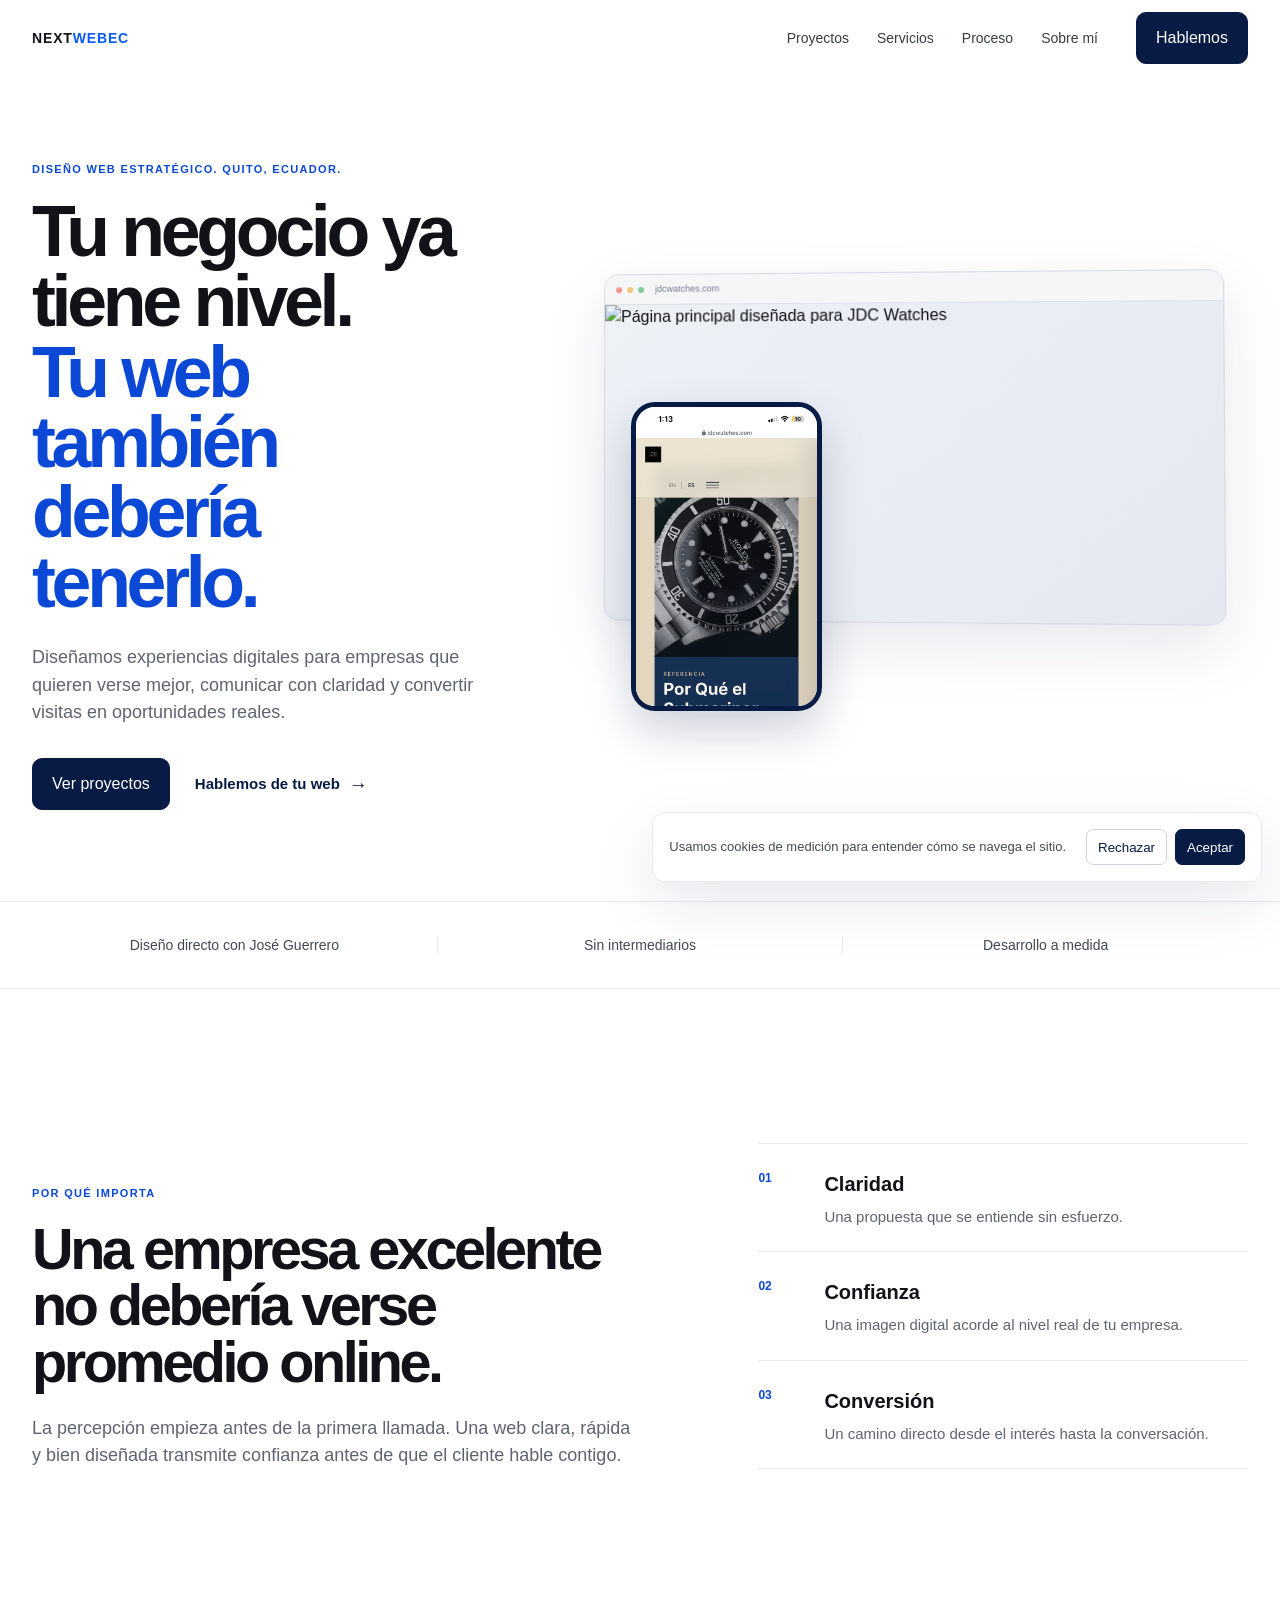
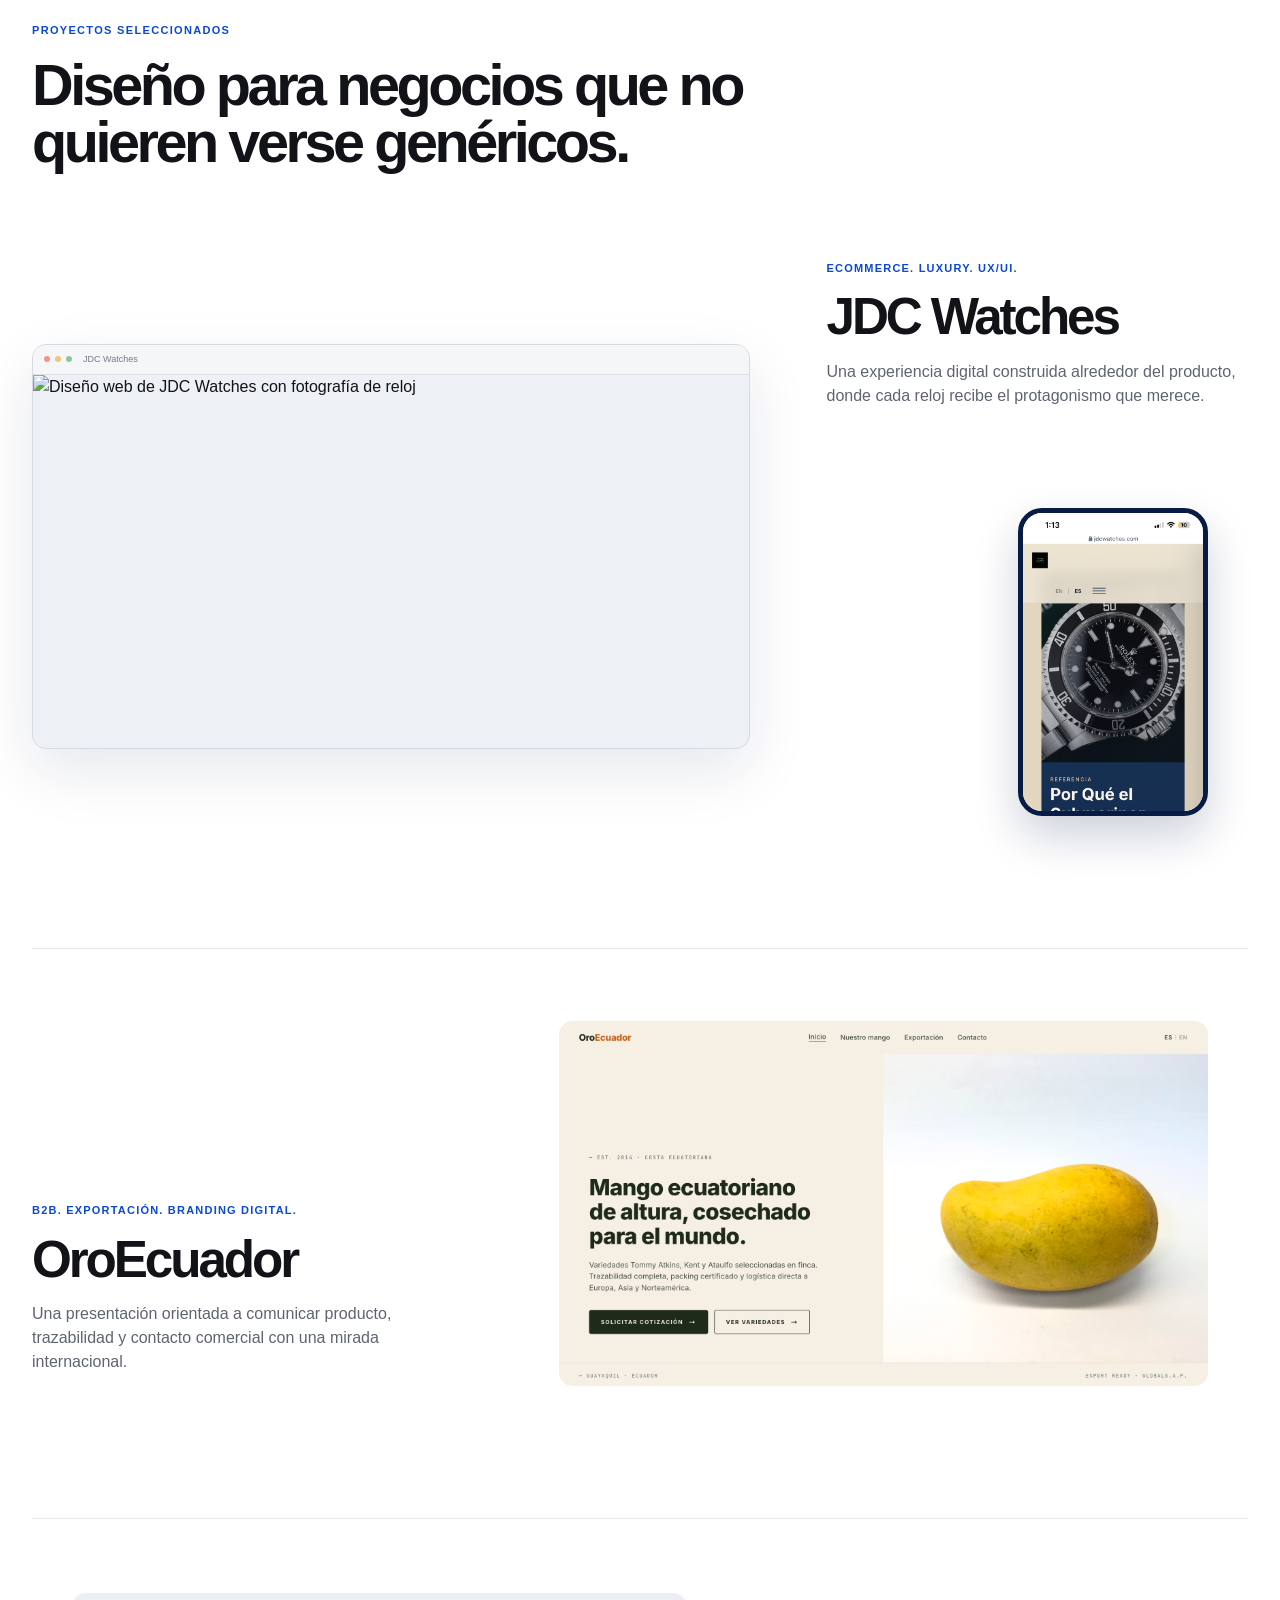
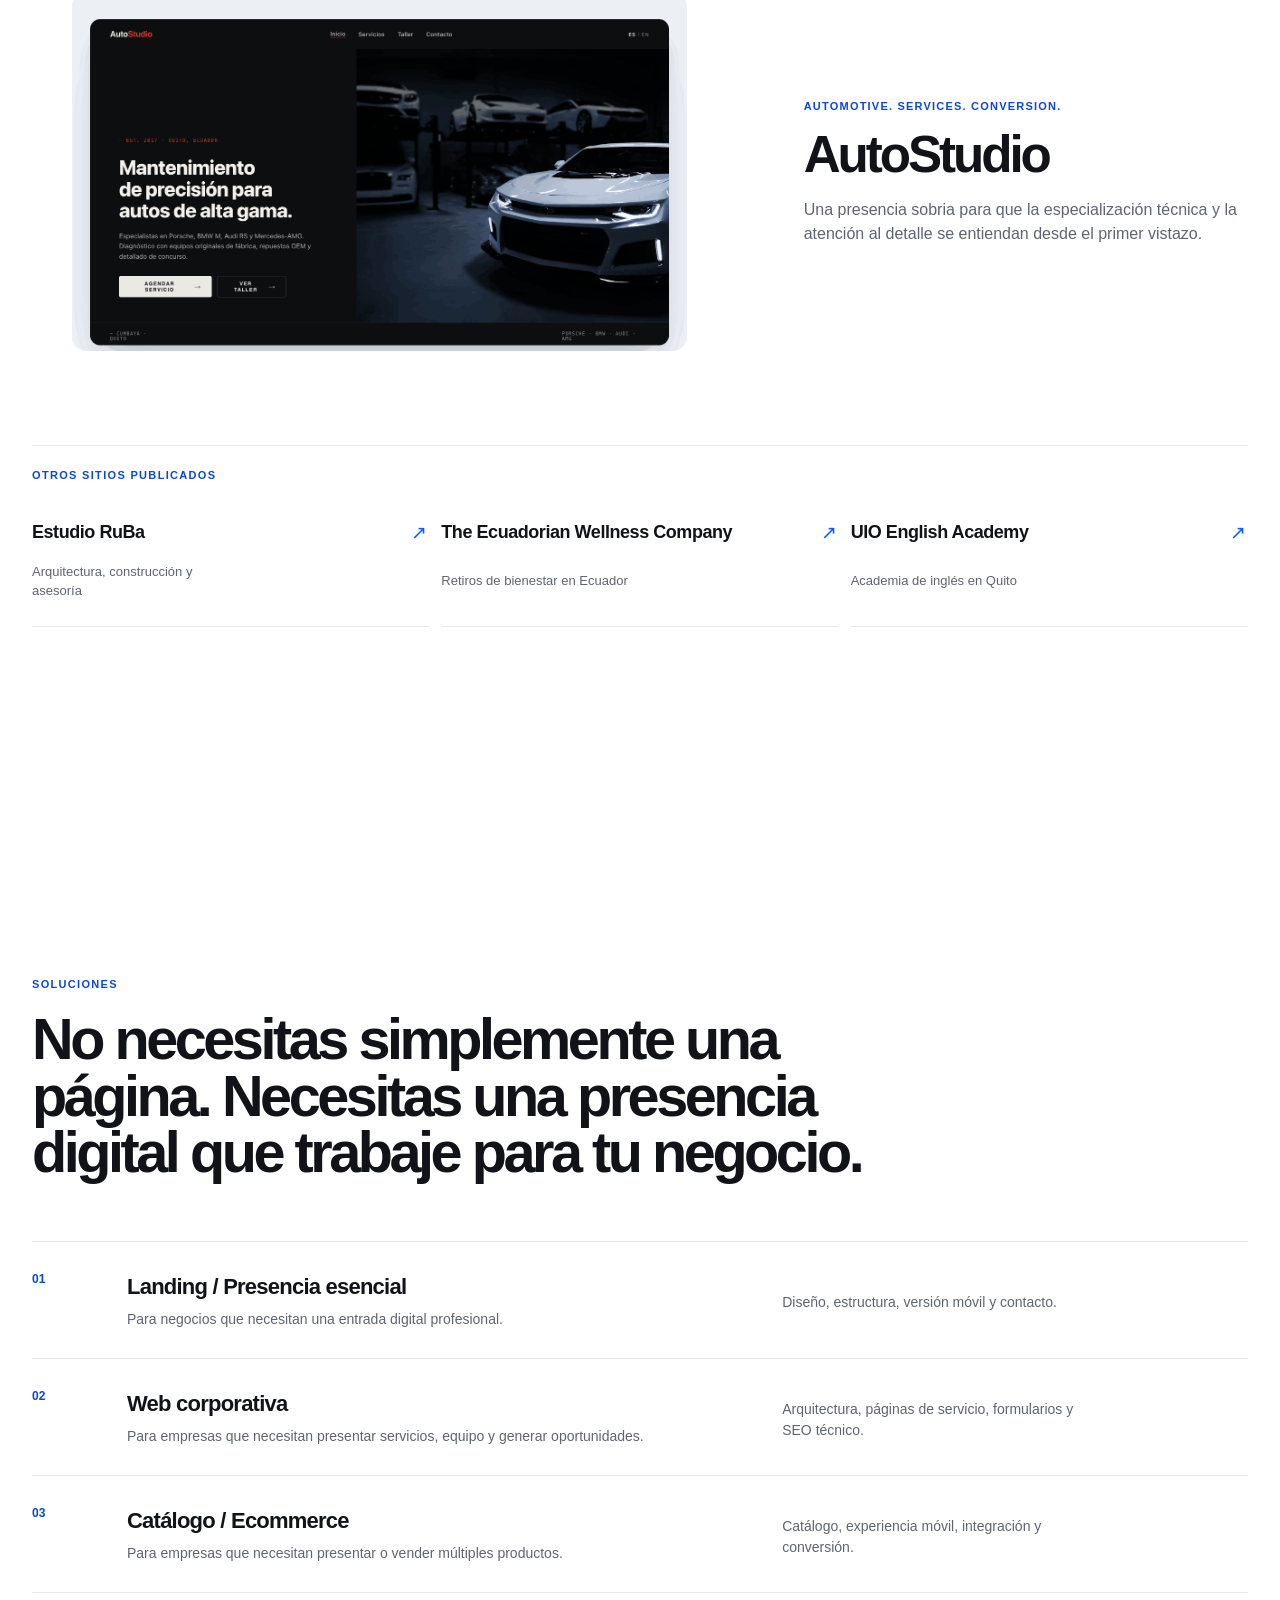
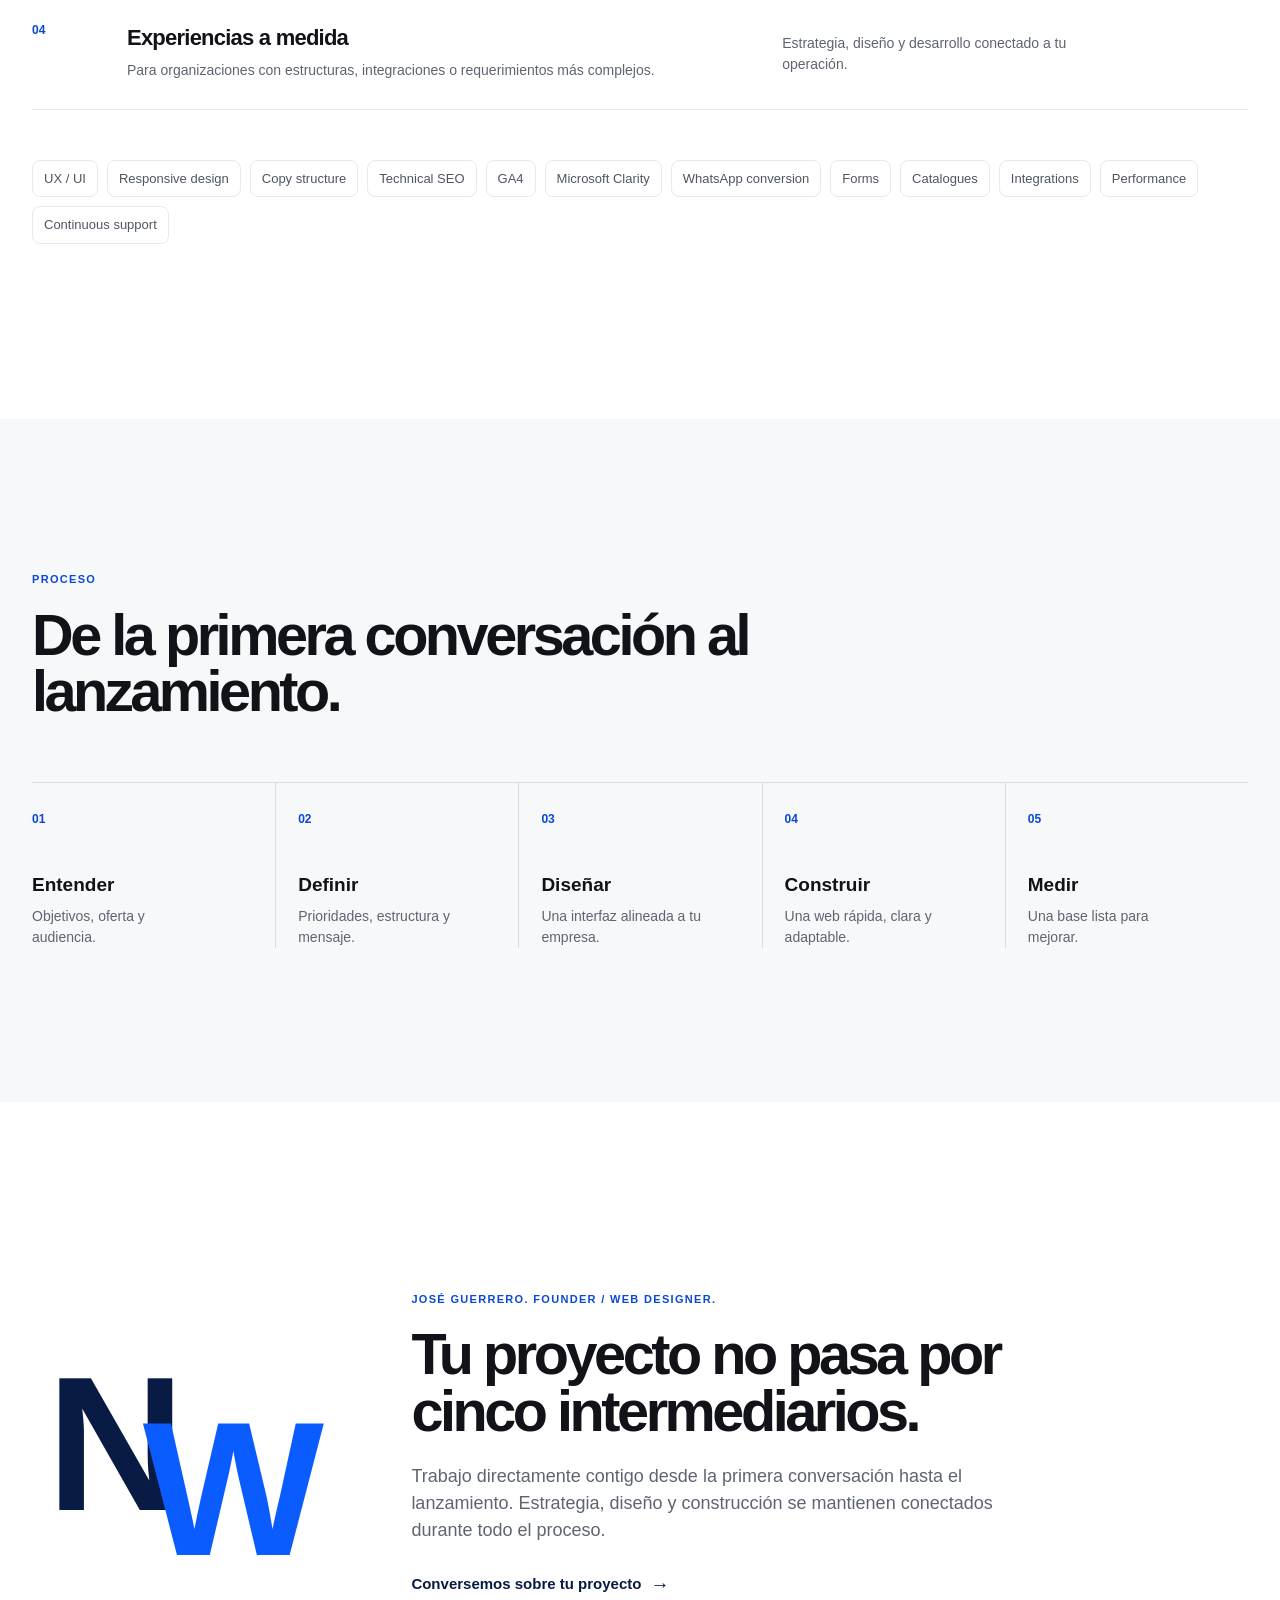
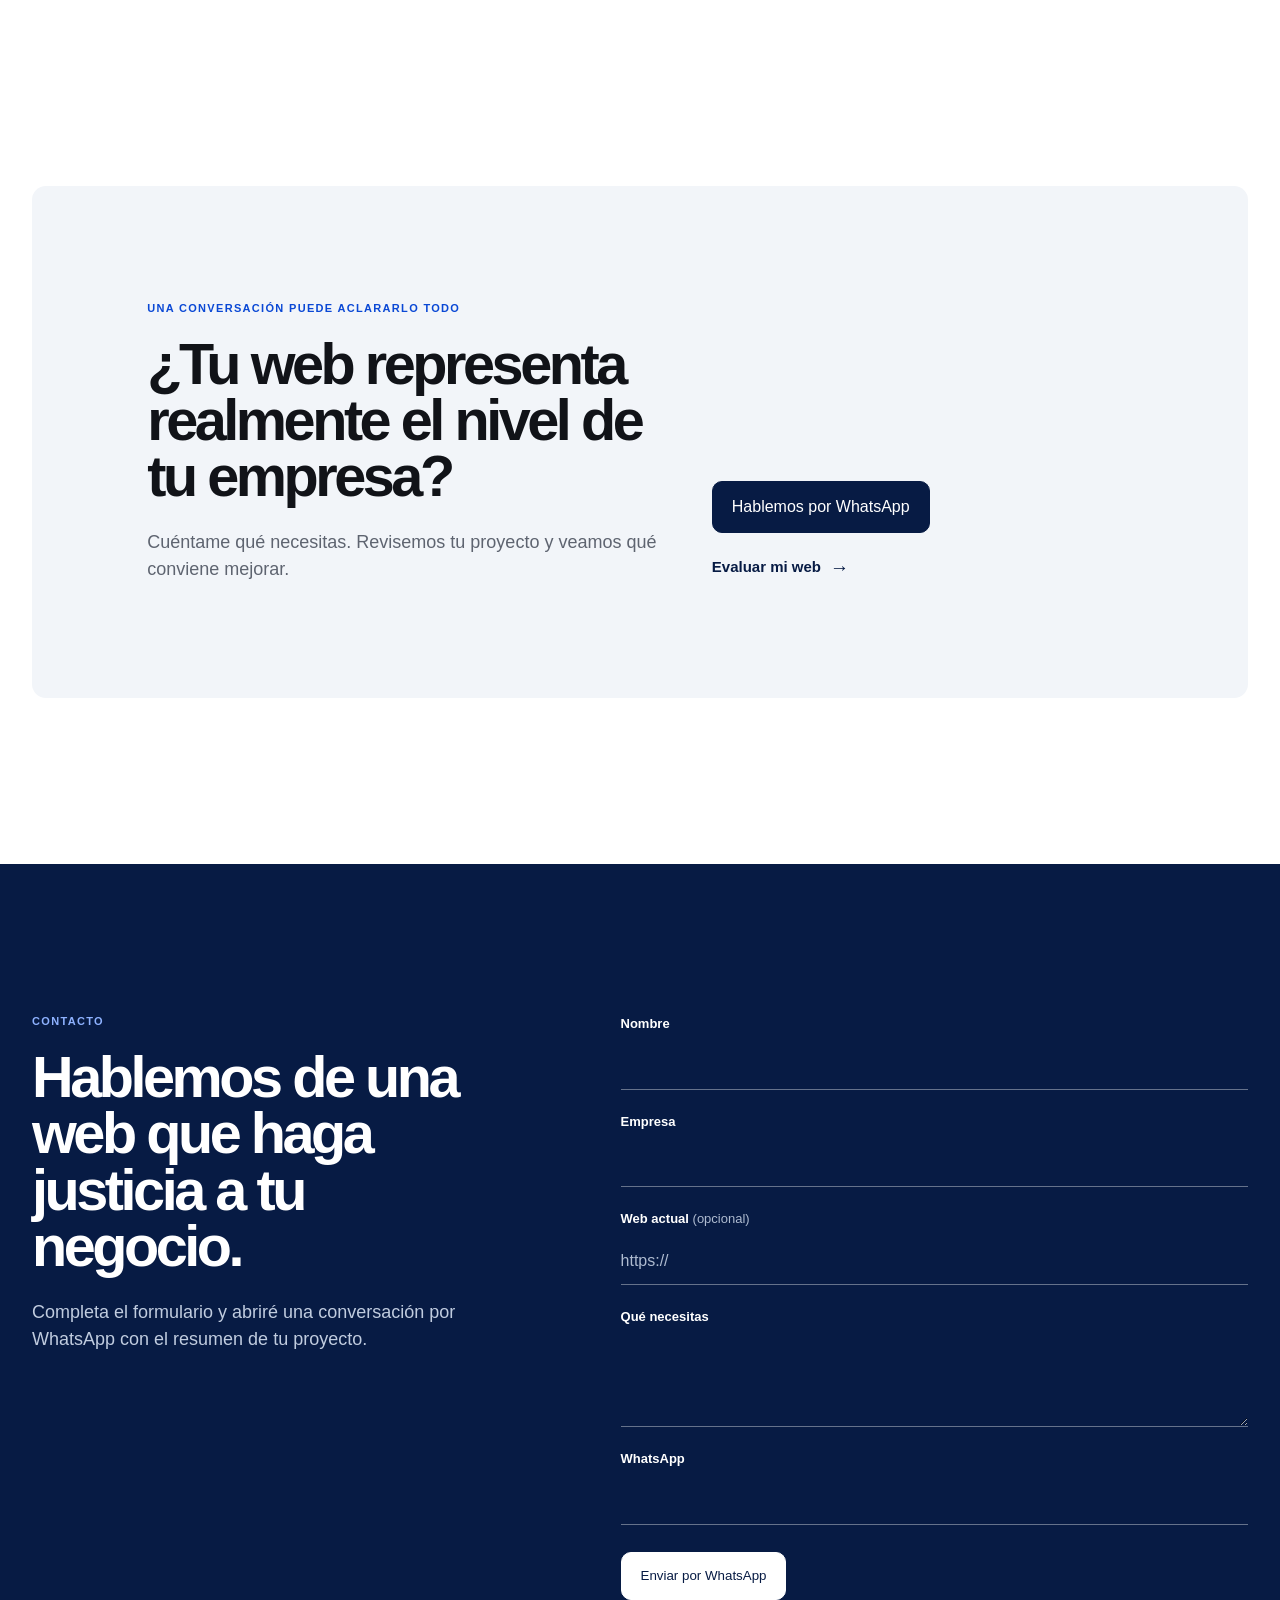
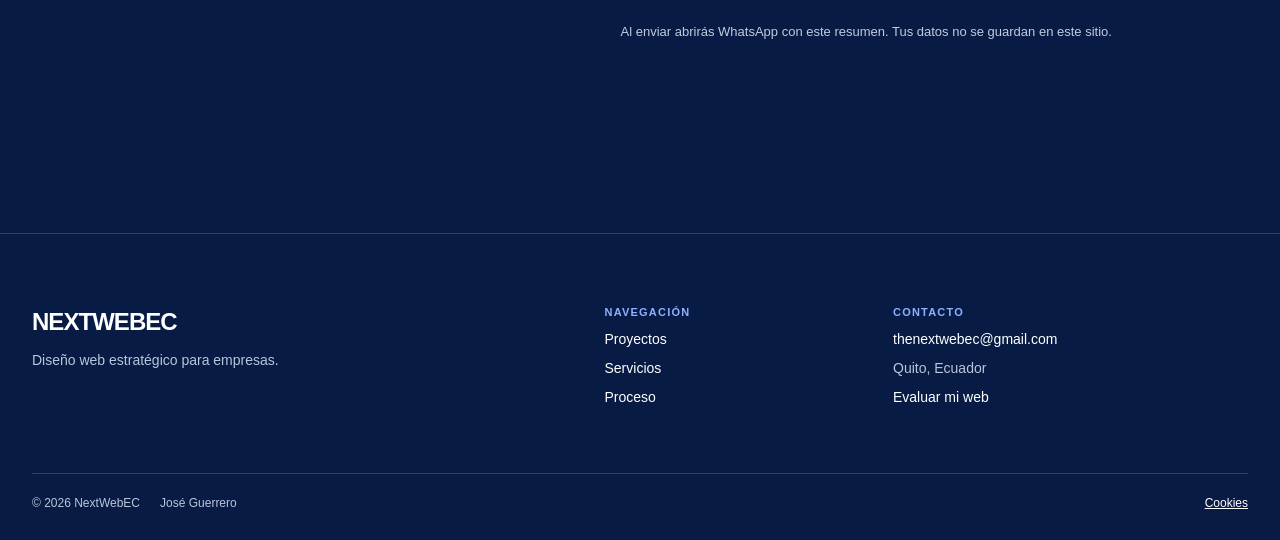
==== commit d07ec057: "Add verified live project references" ====
--- a/index.html
+++ b/index.html
@@ -93,6 +93,12 @@
       </article>
       <article class="case-study case-oro reveal"><div class="case-copy"><p class="case-type">B2B. Exportación. Branding digital.</p><h3>OroEcuador</h3><p>Una presentación orientada a comunicar producto, trazabilidad y contacto comercial con una mirada internacional.</p></div><figure class="case-visual"><img src="Screenshot%202026-05-27%20at%2011.53.57.png" width="1918" height="1072" loading="lazy" decoding="async" alt="Página web de OroEcuador para exportación de mango" onerror="this.parentElement.classList.add('asset-unavailable')"></figure></article>
       <article class="case-study case-auto reveal"><figure class="case-visual"><img src="auto-studio.png" width="1360" height="795" loading="lazy" decoding="async" alt="Diseño web para AutoStudio, servicio automotriz de alta gama" onerror="this.parentElement.classList.add('asset-unavailable')"></figure><div class="case-copy"><p class="case-type">Automotive. Services. Conversion.</p><h3>AutoStudio</h3><p>Una presencia sobria para que la especialización técnica y la atención al detalle se entiendan desde el primer vistazo.</p></div></article>
+      <div class="live-projects reveal" aria-label="Otros sitios publicados">
+        <p>Otros sitios publicados</p>
+        <a href="https://infooxbarec-star.github.io/RUBA/" target="_blank" rel="noopener noreferrer"><span>Estudio RuBa</span><small>Arquitectura, construcción y asesoría</small><b aria-hidden="true">↗</b></a>
+        <a href="https://ecwellnessco.org/" target="_blank" rel="noopener noreferrer"><span>The Ecuadorian Wellness Company</span><small>Retiros de bienestar en Ecuador</small><b aria-hidden="true">↗</b></a>
+        <a href="https://uioenglishacademy.org/#inicio" target="_blank" rel="noopener noreferrer"><span>UIO English Academy</span><small>Academia de inglés en Quito</small><b aria-hidden="true">↗</b></a>
+      </div>
     </div></section>
     <section class="services-section shell" id="servicios">
       <div class="section-heading services-heading reveal"><p class="eyebrow">Soluciones</p><h2>No necesitas simplemente una página. Necesitas una presencia digital que trabaje para tu negocio.</h2></div>
--- a/styles.css
+++ b/styles.css
@@ -3,3 +3,4 @@
 @media(max-width:960px){.hero{grid-template-columns:1fr;gap:35px;min-height:auto;padding-top:72px}.hero-copy{max-width:700px}.hero-showcase{width:min(100%,780px);min-height:420px}.why,.contact-grid{grid-template-columns:1fr;gap:55px}.principles{max-width:680px}.case-jdc{grid-template-columns:1fr .7fr;gap:34px}.case-jdc .case-visual{grid-column:1 / -1;grid-row:auto}.case-jdc .case-copy{grid-column:1;grid-row:auto}.case-jdc .case-phone{grid-column:2;grid-row:auto;align-self:start;margin-top:0}.service-list>article{grid-template-columns:50px 1fr}.deliverable{grid-column:2}.process-list{grid-template-columns:repeat(3,1fr);gap:30px;border:0}.process-list li,.process-list li:not(:first-child){padding:20px 0 0;border-top:1px solid #d8dde5;border-left:0}.process-list span{margin-bottom:24px}.about{grid-template-columns:.4fr 1.6fr}.conversion{grid-template-columns:1fr;padding:55px}.footer-grid{grid-template-columns:1.3fr 1fr}}
 @media(max-width:680px){.shell{width:min(100% - 40px,var(--container))}.nav{min-height:68px}.nav-menu{position:absolute;top:68px;right:0;left:0;display:none;align-items:stretch;gap:22px;padding:24px 20px 28px;border-bottom:1px solid var(--line);background:rgba(255,255,255,.98);box-shadow:0 18px 40px rgba(7,27,68,.08)}.menu-open .nav-menu{display:flex;flex-direction:column}.nav-links{display:grid;gap:15px}.nav-links a{display:block;padding:8px 0;font-size:17px}.button-nav{width:100%}.nav-toggle{display:grid;gap:5px;width:44px;height:44px;padding:0;border:0;background:transparent;place-content:center;cursor:pointer}.nav-toggle>span:not(.sr-only){display:block;width:21px;height:1.5px;background:var(--navy);transition:transform .2s var(--ease)}.menu-open .nav-toggle>span:nth-child(2){transform:translateY(3px) rotate(45deg)}.menu-open .nav-toggle>span:nth-child(3){transform:translateY(-3px) rotate(-45deg)}.hero{padding:50px 0 58px}.hero h1{font-size:clamp(2.85rem,13.2vw,3.75rem);line-height:1.01}.hero-summary{font-size:16px}.hero-actions{align-items:flex-start;flex-direction:column;gap:21px;margin-top:26px}.hero-actions .button{width:100%}.hero-showcase{min-height:300px;padding-top:5px}.hero-showcase>.browser-frame{width:95%}.hero-showcase>.phone-frame{width:32%;border-width:3px;border-radius:17px}.discipline-items{grid-template-columns:1fr;gap:0;padding:13px 0}.discipline-items p{padding:8px 0;text-align:left}.discipline-items span{display:none}.why{gap:42px;padding:92px 0}.why h2,.section-heading h2,.about h2,.conversion h2,.contact-copy h2{font-size:clamp(2.45rem,11vw,3.3rem)}.why-intro>p:last-child,.about-copy>p:not(.eyebrow),.conversion-copy>p:not(.eyebrow),.contact-copy>p:not(.eyebrow){font-size:16px}.principles article{grid-template-columns:44px 1fr}.projects-section{padding-bottom:96px}.section-heading{margin-bottom:42px}.case-jdc,.case-oro,.case-auto{display:flex;flex-direction:column;gap:27px;padding:35px 0 54px}.case-jdc .case-visual{width:100%;order:0}.case-jdc .case-copy,.case-oro .case-copy,.case-auto .case-copy{order:1;padding:0}.case-jdc .case-phone{align-self:flex-end;order:2;width:39%;margin-top:-10px}.case-oro .case-visual,.case-auto .case-visual{order:0;width:100%;border-radius:11px}.case-copy h3{font-size:2.7rem}.services-section{padding:96px 0}.service-list>article{grid-template-columns:38px 1fr;gap:13px;padding:24px 0}.service-list h3{font-size:19px}.deliverable{grid-column:2;margin-top:1px}.capabilities{margin-top:36px}.process-section{padding:92px 0}.process-heading{margin-bottom:40px}.process-list{grid-template-columns:1fr;gap:0}.process-list li{display:grid;grid-template-columns:47px 1fr;column-gap:8px;padding:19px 0}.process-list span{grid-row:span 2;margin:3px 0 0}.process-list p{margin:5px 0 0}.about{grid-template-columns:1fr;gap:39px;padding:98px 0}.about-mark{justify-content:flex-start;min-height:auto;font-size:8.2rem}.conversion{display:block;margin-bottom:0;padding:46px 30px;border-radius:12px}.conversion-actions{margin-top:29px}.conversion-actions .button{width:100%}.contact-section{margin-top:96px;padding:90px 0}.contact-grid{gap:44px}.contact-form .button{width:100%}.site-footer{padding-top:54px}.footer-grid{grid-template-columns:1fr;gap:35px}.footer-bottom{flex-wrap:wrap;margin-top:45px}.footer-bottom span:nth-child(2){margin-right:0}.cookie-settings{margin-left:auto}.cookie-banner{right:12px;bottom:12px;left:12px;align-items:flex-start;flex-direction:column;gap:13px}.cookie-banner div{width:100%}.cookie-banner button{flex:1}.reveal{opacity:1;transform:none;transition:none}}
 @media(prefers-reduced-motion:reduce){html{scroll-behavior:auto}.reveal{opacity:1;transform:none;transition:none}.button,.text-link span,.case-visual>img,.nav-links a:after,.text-link:after{transition:none}}
+.live-projects{display:grid;grid-template-columns:repeat(3,1fr);gap:12px;margin-top:78px;padding-top:21px;border-top:1px solid var(--line)}.live-projects>p{grid-column:1/-1;margin:0 0 6px;color:var(--blue-deep);font-size:11px;font-weight:750;letter-spacing:.12em;text-transform:uppercase}.live-projects a{position:relative;display:grid;gap:7px;min-height:126px;padding:18px 44px 18px 0;color:var(--ink);text-decoration:none}.live-projects a:after{position:absolute;right:0;bottom:0;left:0;height:1px;background:var(--line);content:"";transition:background .2s var(--ease)}.live-projects a:hover:after{background:var(--blue)}.live-projects a span{font-size:18px;font-weight:600;letter-spacing:-.025em}.live-projects a small{max-width:190px;color:var(--muted);font-size:13px}.live-projects a b{position:absolute;top:18px;right:2px;color:var(--blue);font-size:19px;font-weight:400;transition:transform .2s var(--ease)}.live-projects a:hover b{transform:translate(3px,-3px)}@media(max-width:680px){.live-projects{grid-template-columns:1fr;margin-top:52px}.live-projects a{min-height:0;padding:18px 36px 18px 0}}
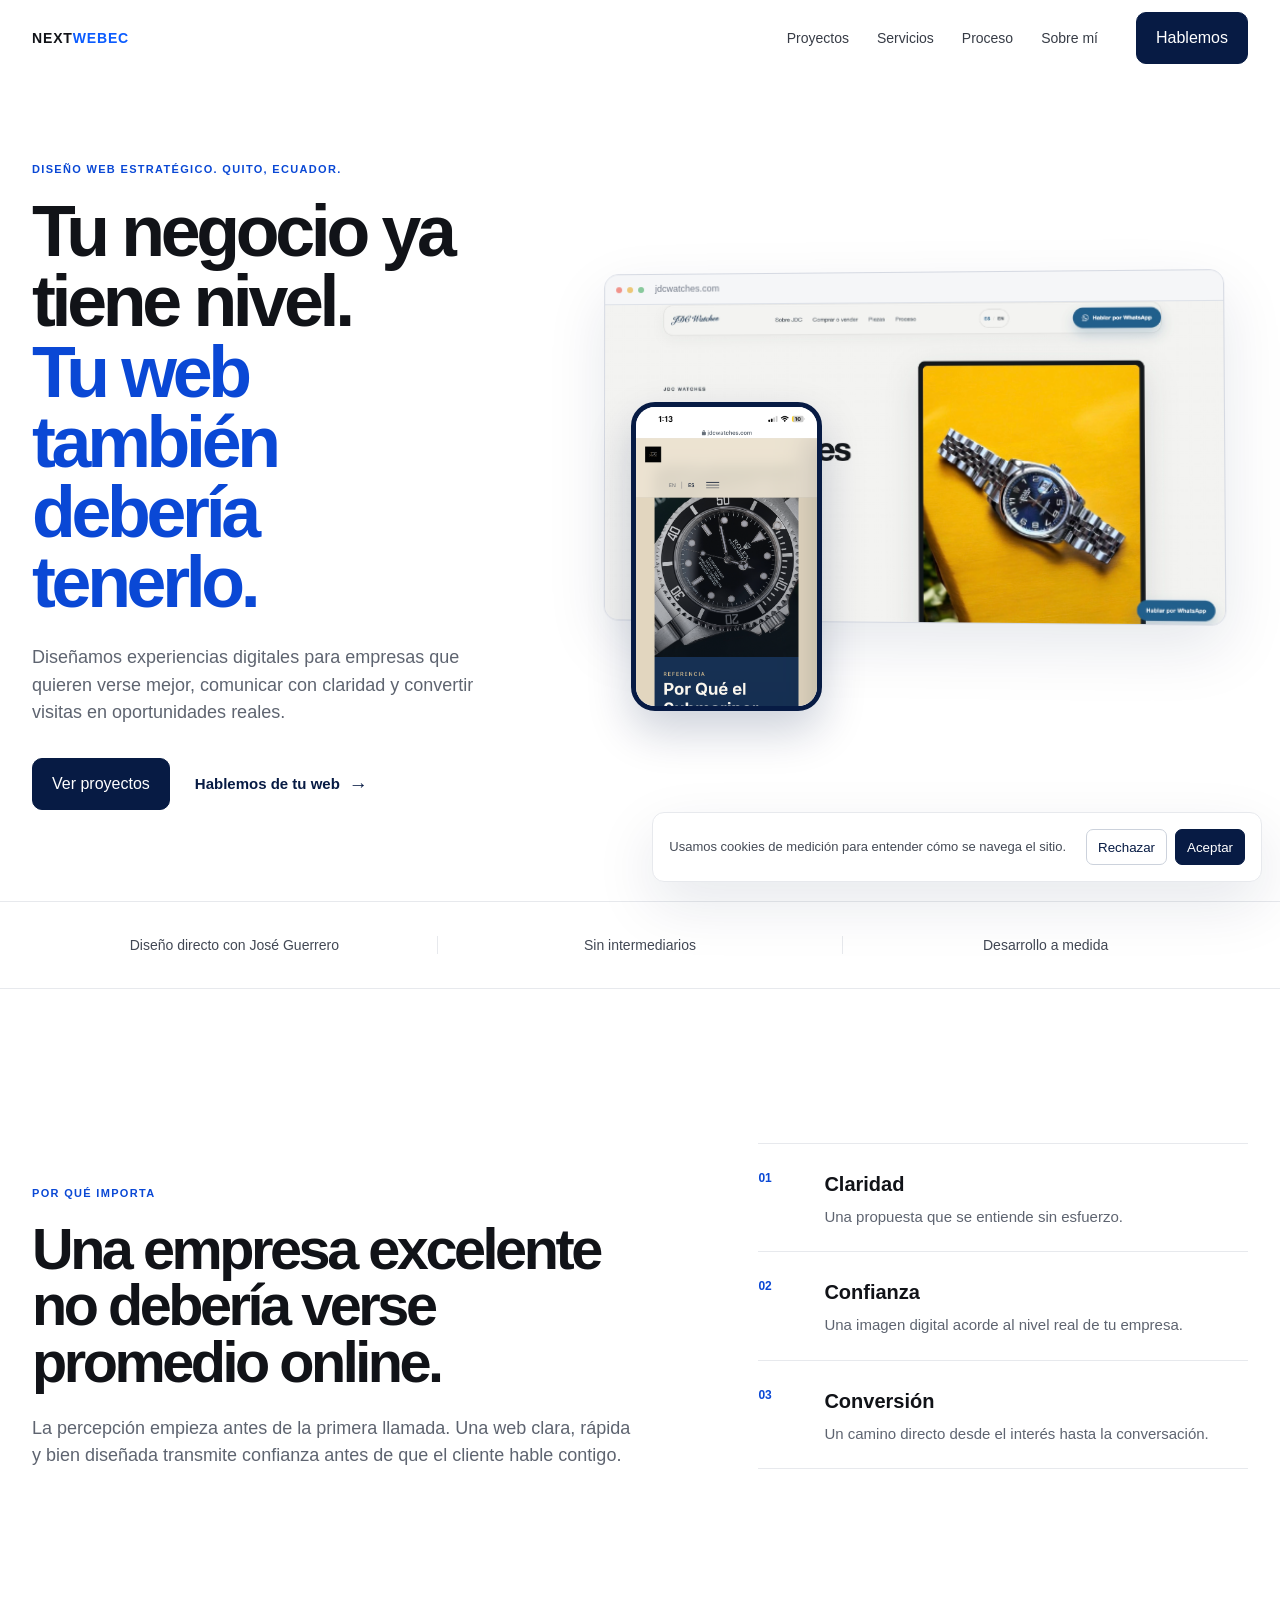
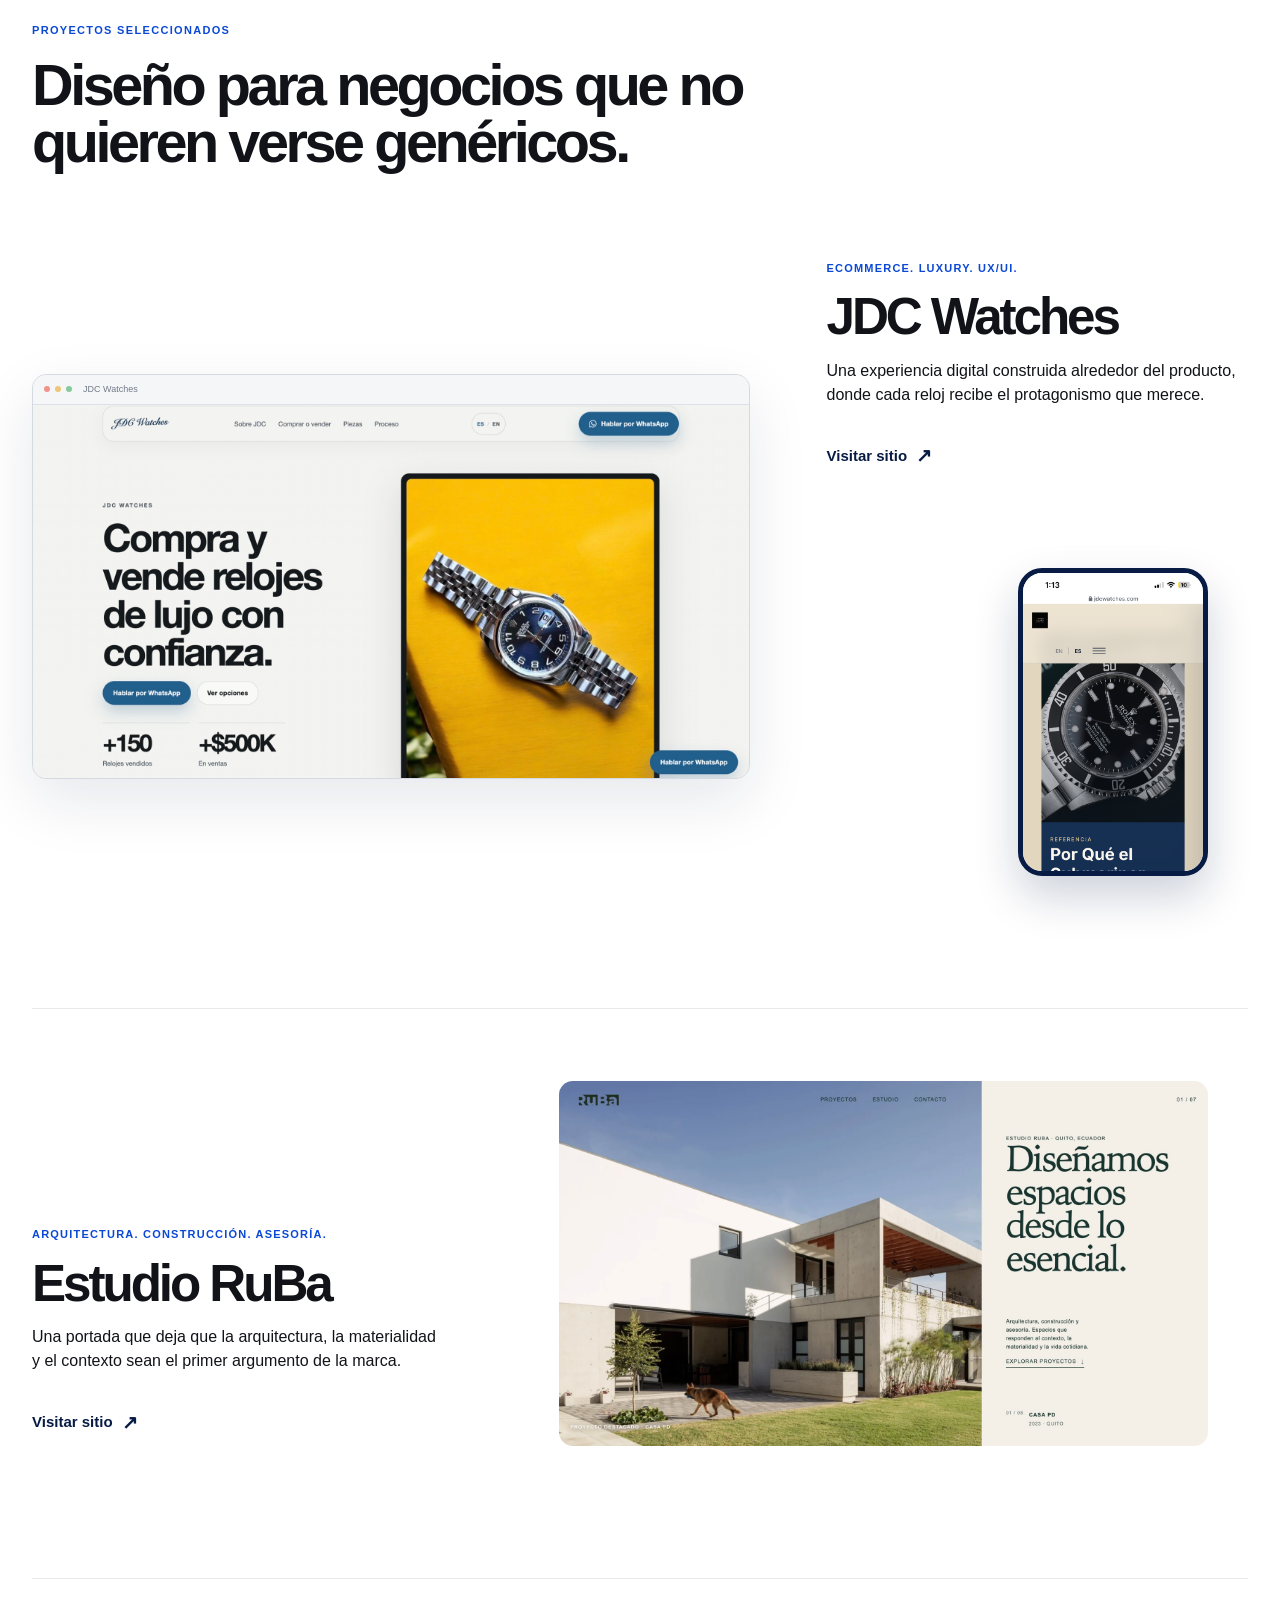
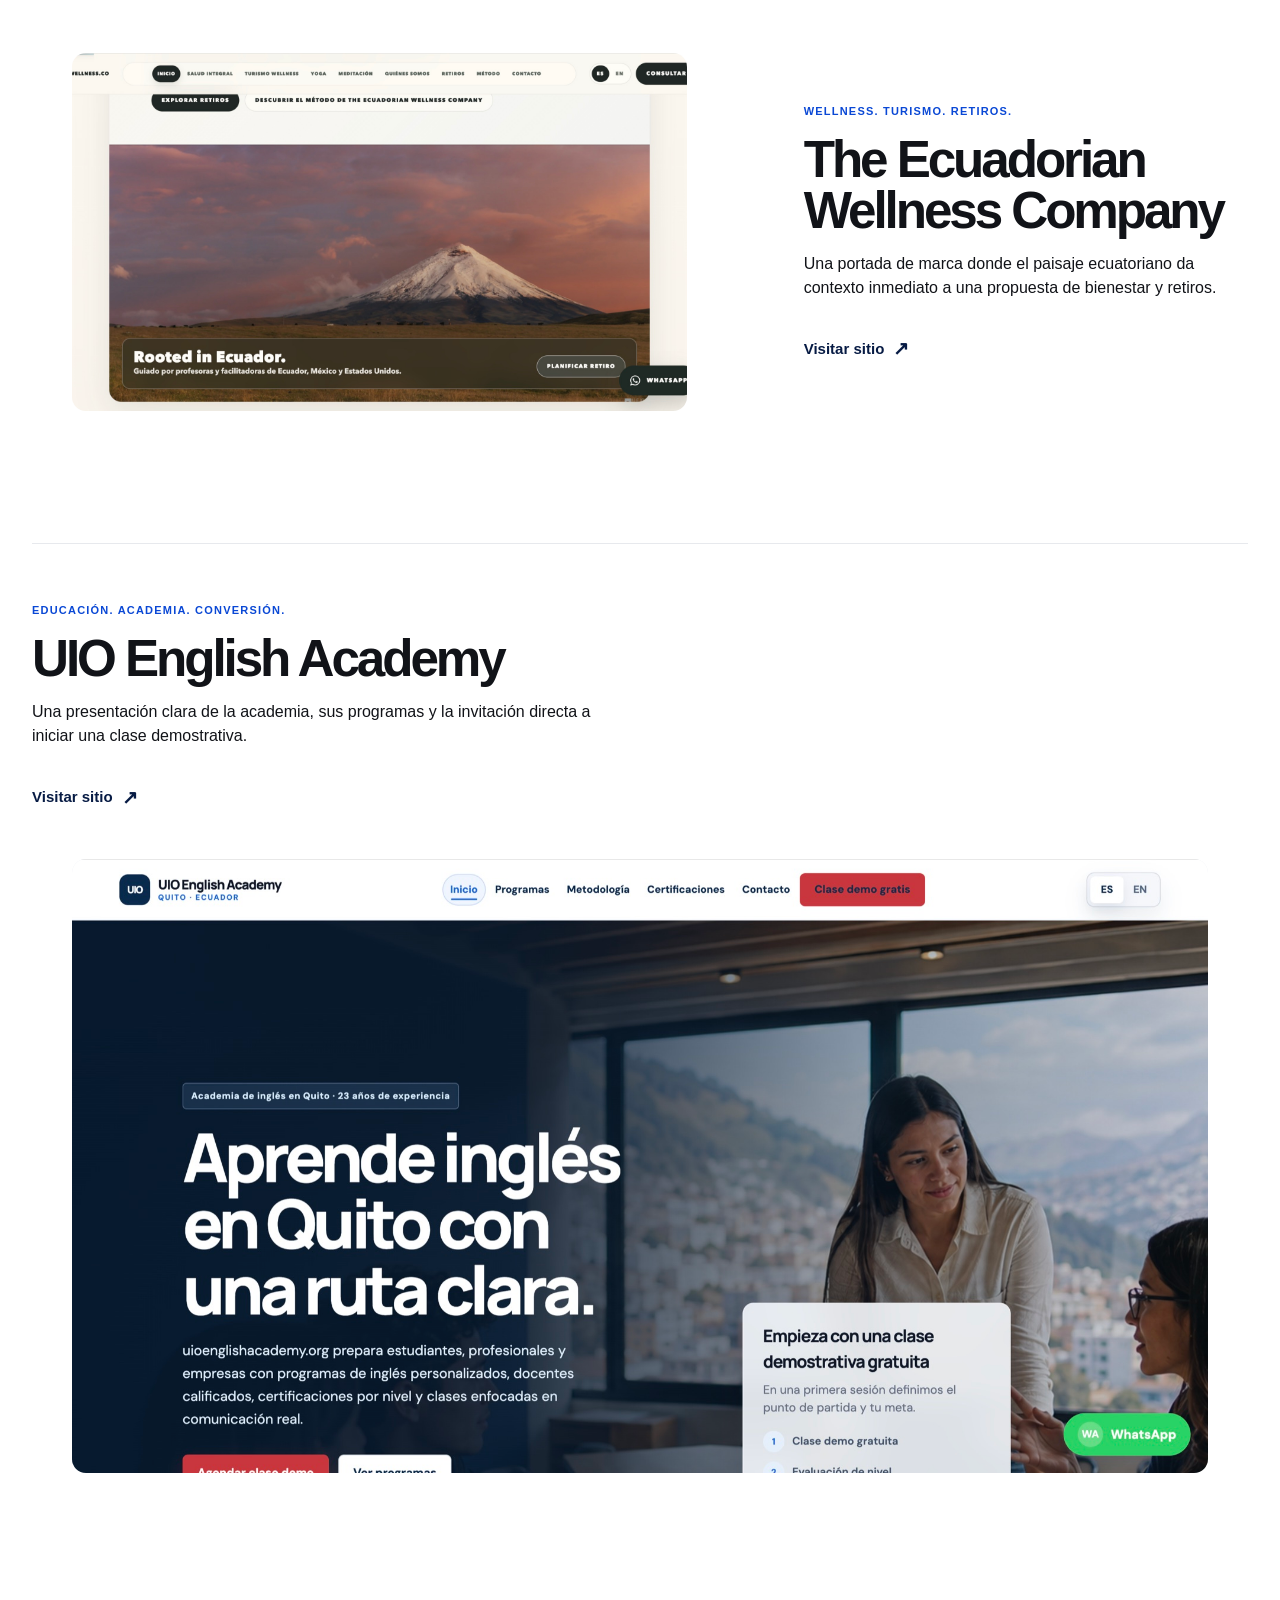
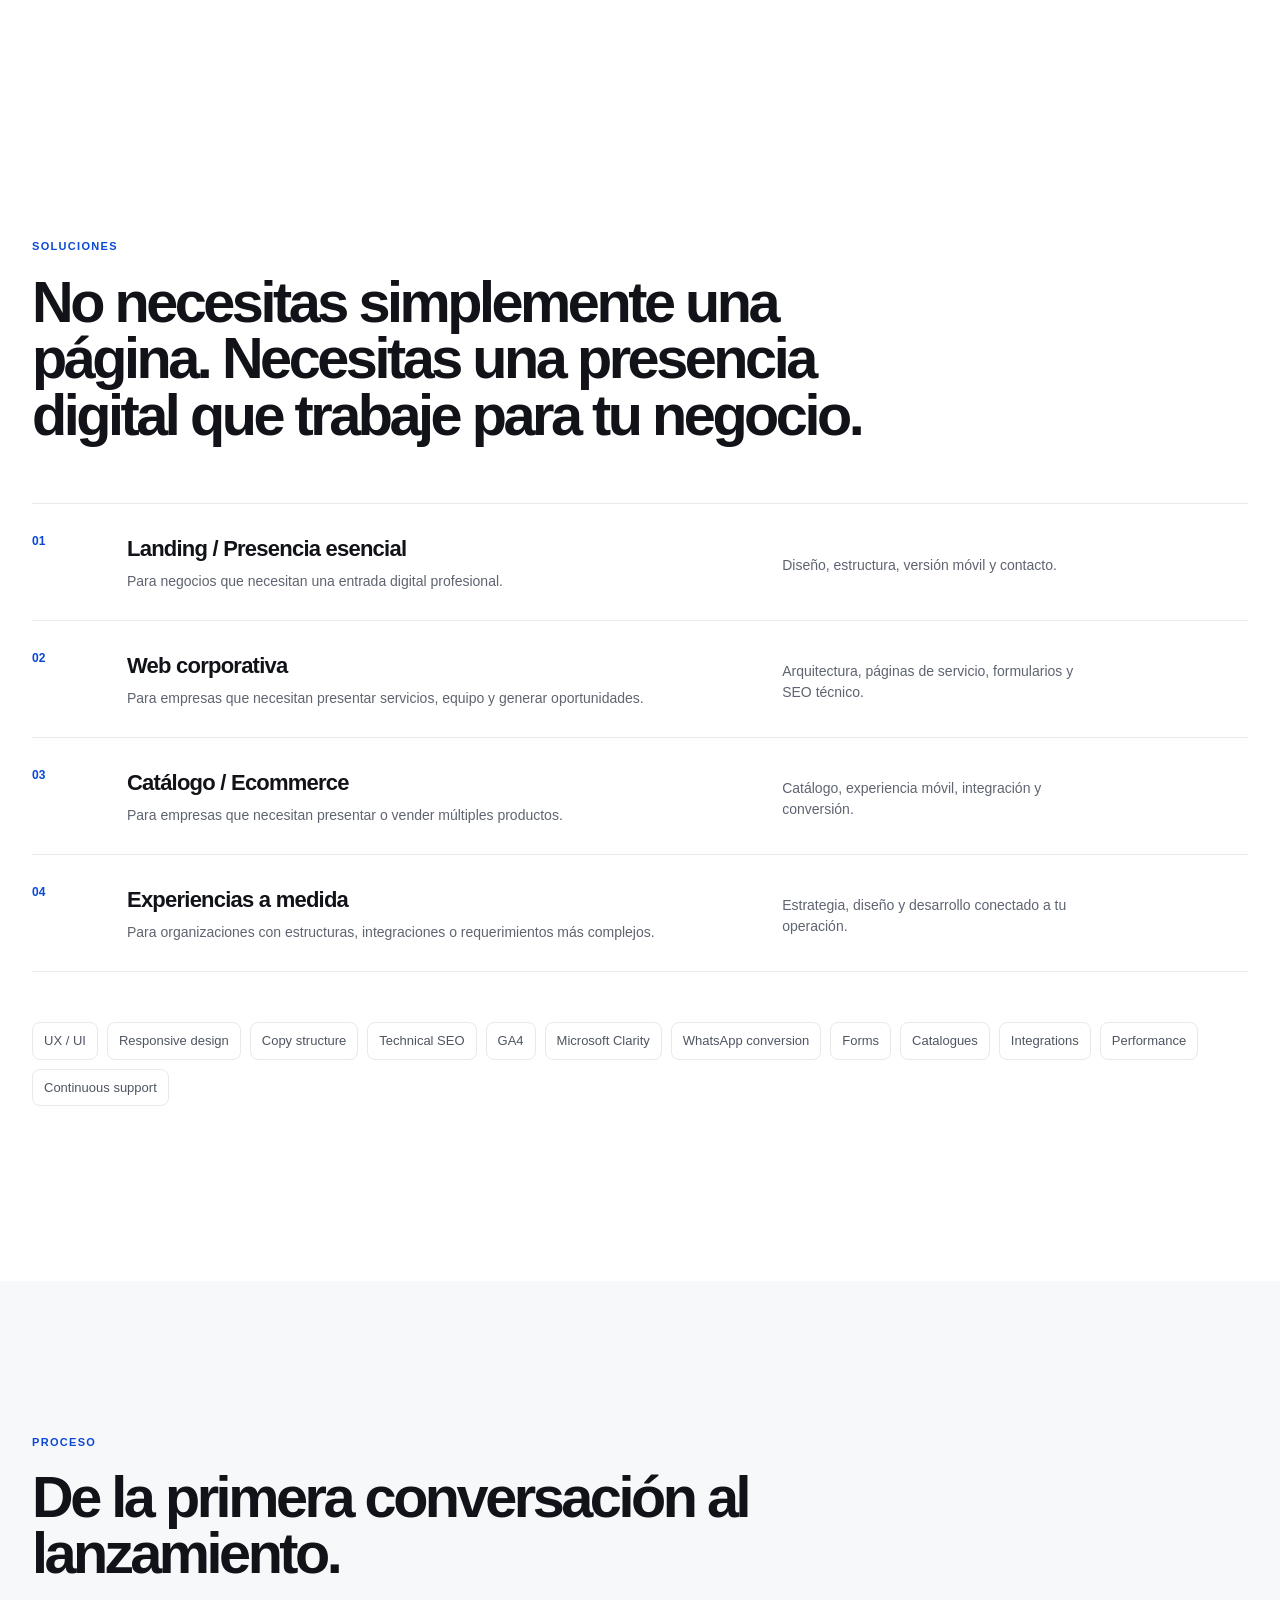
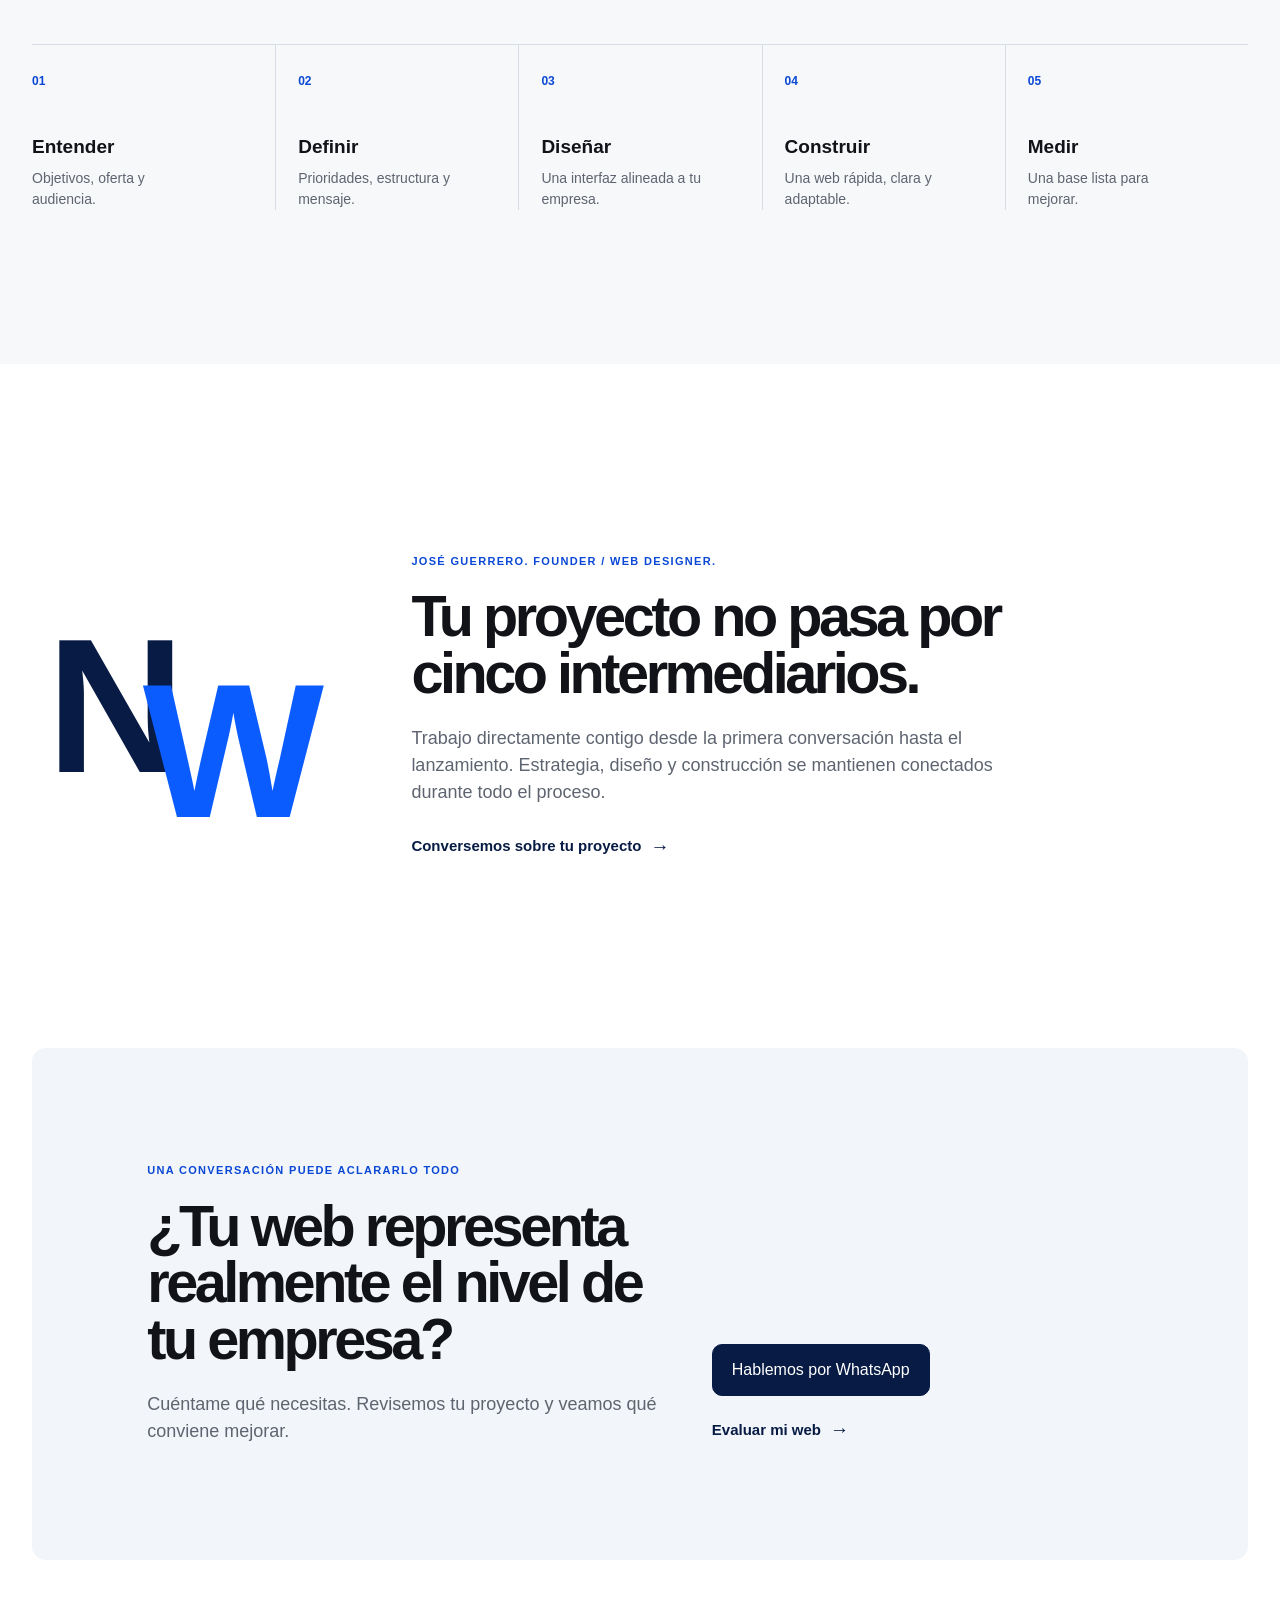
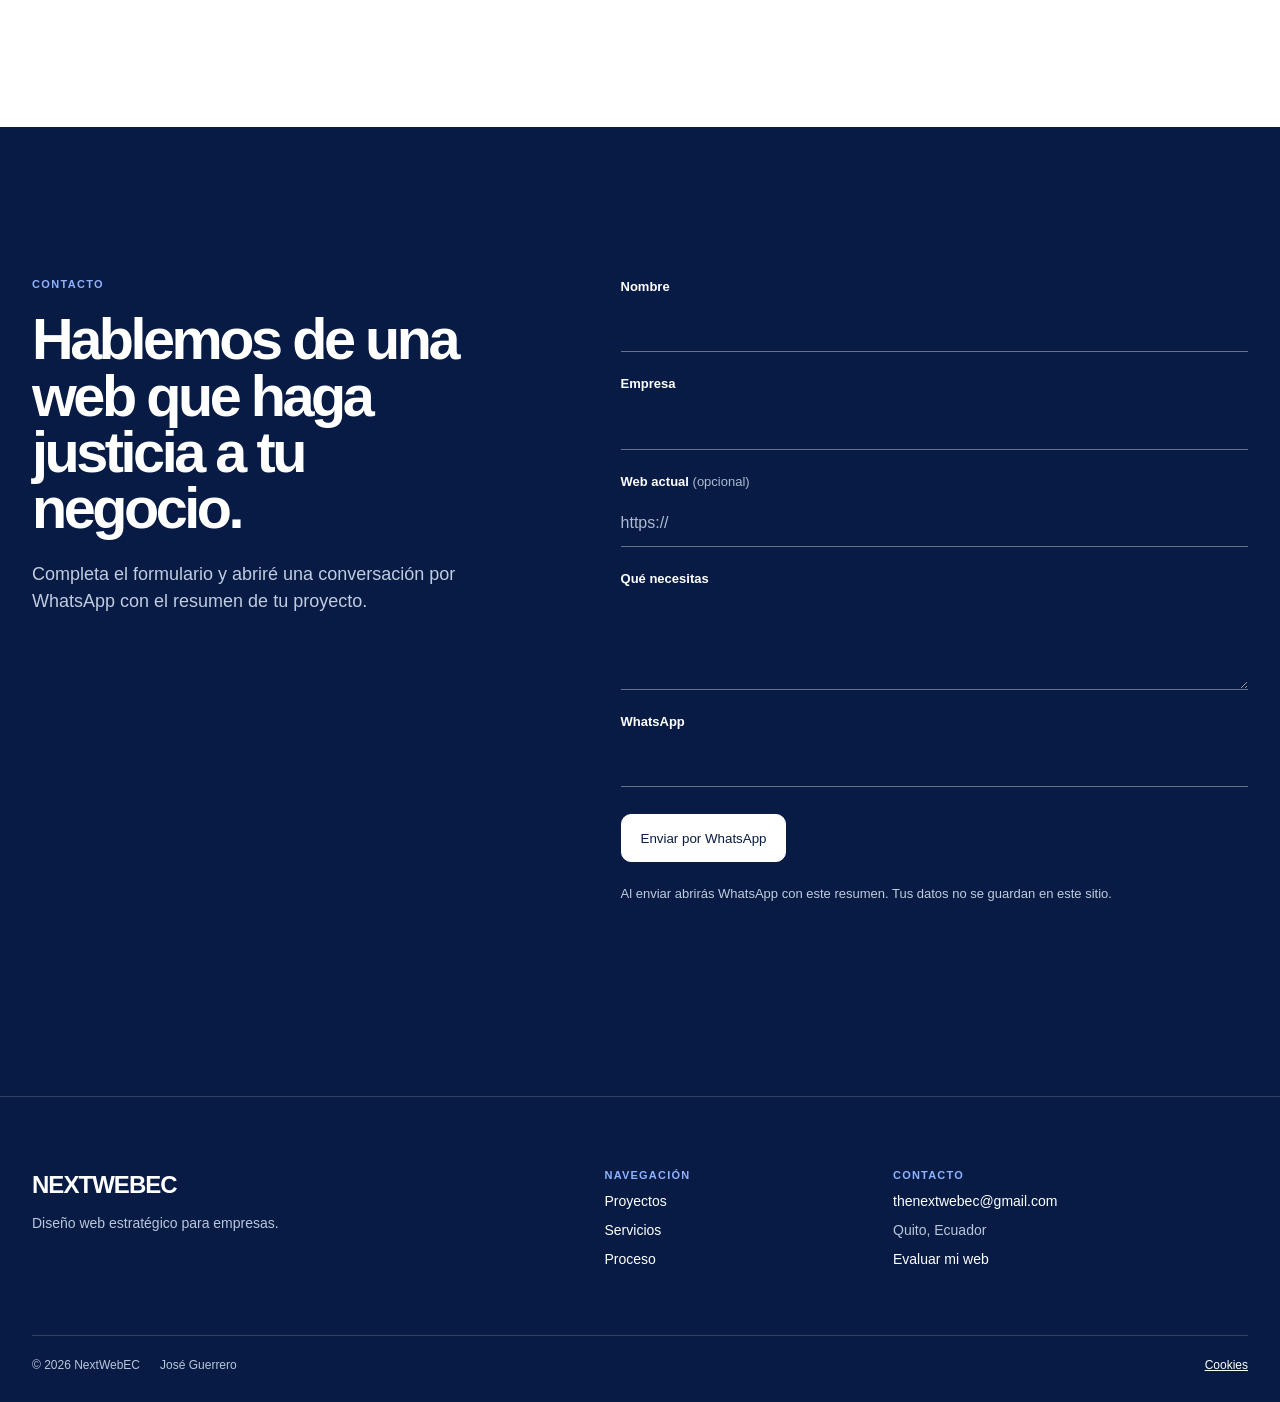
==== commit a4e01b3a: "Use real client heroes in project showcase" ====
--- a/index.html
+++ b/index.html
@@ -16,7 +16,7 @@
   <meta property="og:url" content="https://thenextwebec.com/">
   <meta property="og:title" content="NextWebEC | Diseño web estratégico para empresas en Ecuador">
   <meta property="og:description" content="Diseño web estratégico y a medida para negocios que necesitan una presencia digital a la altura de su empresa.">
-  <meta property="og:image" content="https://thenextwebec.com/Screenshot%202026-06-01%20at%2013.23.58.png">
+  <meta property="og:image" content="https://thenextwebec.com/assets/projects/jdc-watches-hero.jpg">
   <meta name="twitter:card" content="summary_large_image">
   <link rel="stylesheet" href="styles.css">
   <script>
@@ -74,7 +74,7 @@
       <div class="hero-showcase reveal" aria-label="Muestra de proyectos NextWebEC">
         <figure class="browser-frame">
           <div class="browser-bar" aria-hidden="true"><i></i><i></i><i></i><span>jdcwatches.com</span></div>
-          <img src="Screenshot%202026-06-01%20at%2013.23.58.png" width="2864" height="1456" fetchpriority="high" loading="eager" decoding="async" alt="Página principal diseñada para JDC Watches" onerror="this.closest('.browser-frame').classList.add('asset-unavailable')">
+          <img src="assets/projects/jdc-watches-hero.jpg" width="1920" height="1042" fetchpriority="high" loading="eager" decoding="async" alt="Hero de JDC Watches diseñado por NextWebEC" onerror="this.closest('.browser-frame').classList.add('asset-unavailable')">
         </figure>
         <figure class="phone-frame"><img src="IMG_3677.PNG" width="1170" height="2532" loading="eager" decoding="async" alt="Versión móvil del sitio JDC Watches" onerror="this.closest('.phone-frame').classList.add('asset-unavailable')"></figure>
       </div>
@@ -87,18 +87,13 @@
     <section class="projects-section" id="proyectos"><div class="shell">
       <div class="section-heading reveal"><p class="eyebrow">Proyectos seleccionados</p><h2>Diseño para negocios que no quieren verse genéricos.</h2></div>
       <article class="case-study case-jdc reveal">
-        <div class="case-visual browser-frame"><div class="browser-bar" aria-hidden="true"><i></i><i></i><i></i><span>JDC Watches</span></div><img src="Screenshot%202026-06-01%20at%2013.23.58.png" width="2864" height="1456" loading="lazy" decoding="async" alt="Diseño web de JDC Watches con fotografía de reloj" onerror="this.parentElement.classList.add('asset-unavailable')"></div>
-        <div class="case-copy"><p class="case-type">Ecommerce. Luxury. UX/UI.</p><h3>JDC Watches</h3><p>Una experiencia digital construida alrededor del producto, donde cada reloj recibe el protagonismo que merece.</p></div>
+        <div class="case-visual browser-frame"><div class="browser-bar" aria-hidden="true"><i></i><i></i><i></i><span>JDC Watches</span></div><img src="assets/projects/jdc-watches-hero.jpg" width="1920" height="1042" loading="lazy" decoding="async" alt="Hero de JDC Watches con un reloj sobre fondo amarillo" onerror="this.parentElement.classList.add('asset-unavailable')"></div>
+        <div class="case-copy"><p class="case-type">Ecommerce. Luxury. UX/UI.</p><h3>JDC Watches</h3><p>Una experiencia digital construida alrededor del producto, donde cada reloj recibe el protagonismo que merece.</p><a class="text-link" href="https://jdcwatches.com/" target="_blank" rel="noopener noreferrer">Visitar sitio <span aria-hidden="true">↗</span></a></div>
         <figure class="case-phone phone-frame"><img src="IMG_3677.PNG" width="1170" height="2532" loading="lazy" decoding="async" alt="Detalle de navegación móvil para JDC Watches" onerror="this.closest('.phone-frame').classList.add('asset-unavailable')"></figure>
       </article>
-      <article class="case-study case-oro reveal"><div class="case-copy"><p class="case-type">B2B. Exportación. Branding digital.</p><h3>OroEcuador</h3><p>Una presentación orientada a comunicar producto, trazabilidad y contacto comercial con una mirada internacional.</p></div><figure class="case-visual"><img src="Screenshot%202026-05-27%20at%2011.53.57.png" width="1918" height="1072" loading="lazy" decoding="async" alt="Página web de OroEcuador para exportación de mango" onerror="this.parentElement.classList.add('asset-unavailable')"></figure></article>
-      <article class="case-study case-auto reveal"><figure class="case-visual"><img src="auto-studio.png" width="1360" height="795" loading="lazy" decoding="async" alt="Diseño web para AutoStudio, servicio automotriz de alta gama" onerror="this.parentElement.classList.add('asset-unavailable')"></figure><div class="case-copy"><p class="case-type">Automotive. Services. Conversion.</p><h3>AutoStudio</h3><p>Una presencia sobria para que la especialización técnica y la atención al detalle se entiendan desde el primer vistazo.</p></div></article>
-      <div class="live-projects reveal" aria-label="Otros sitios publicados">
-        <p>Otros sitios publicados</p>
-        <a href="https://infooxbarec-star.github.io/RUBA/" target="_blank" rel="noopener noreferrer"><span>Estudio RuBa</span><small>Arquitectura, construcción y asesoría</small><b aria-hidden="true">↗</b></a>
-        <a href="https://ecwellnessco.org/" target="_blank" rel="noopener noreferrer"><span>The Ecuadorian Wellness Company</span><small>Retiros de bienestar en Ecuador</small><b aria-hidden="true">↗</b></a>
-        <a href="https://uioenglishacademy.org/#inicio" target="_blank" rel="noopener noreferrer"><span>UIO English Academy</span><small>Academia de inglés en Quito</small><b aria-hidden="true">↗</b></a>
-      </div>
+      <article class="case-study case-ruba reveal"><div class="case-copy"><p class="case-type">Arquitectura. Construcción. Asesoría.</p><h3>Estudio RuBa</h3><p>Una portada que deja que la arquitectura, la materialidad y el contexto sean el primer argumento de la marca.</p><a class="text-link" href="https://infooxbarec-star.github.io/RUBA/" target="_blank" rel="noopener noreferrer">Visitar sitio <span aria-hidden="true">↗</span></a></div><figure class="case-visual"><img src="assets/projects/estudio-ruba-hero.jpg" width="1920" height="1036" loading="lazy" decoding="async" alt="Hero de Estudio RuBa con una vivienda contemporánea" onerror="this.parentElement.classList.add('asset-unavailable')"></figure></article>
+      <article class="case-study case-wellness reveal"><figure class="case-visual"><img src="assets/projects/ecuadorian-wellness-hero.jpg" width="1920" height="1038" loading="lazy" decoding="async" alt="Hero de The Ecuadorian Wellness Company con el Cotopaxi" onerror="this.parentElement.classList.add('asset-unavailable')"></figure><div class="case-copy"><p class="case-type">Wellness. Turismo. Retiros.</p><h3>The Ecuadorian Wellness Company</h3><p>Una portada de marca donde el paisaje ecuatoriano da contexto inmediato a una propuesta de bienestar y retiros.</p><a class="text-link" href="https://ecwellnessco.org/" target="_blank" rel="noopener noreferrer">Visitar sitio <span aria-hidden="true">↗</span></a></div></article>
+      <article class="case-study case-uio reveal"><div class="case-copy"><p class="case-type">Educación. Academia. Conversión.</p><h3>UIO English Academy</h3><p>Una presentación clara de la academia, sus programas y la invitación directa a iniciar una clase demostrativa.</p><a class="text-link" href="https://uioenglishacademy.org/#inicio" target="_blank" rel="noopener noreferrer">Visitar sitio <span aria-hidden="true">↗</span></a></div><figure class="case-visual"><img src="assets/projects/uio-english-academy-hero.jpg" width="1920" height="1038" loading="lazy" decoding="async" alt="Hero de UIO English Academy con estudiantes en Quito" onerror="this.parentElement.classList.add('asset-unavailable')"></figure></article>
     </div></section>
     <section class="services-section shell" id="servicios">
       <div class="section-heading services-heading reveal"><p class="eyebrow">Soluciones</p><h2>No necesitas simplemente una página. Necesitas una presencia digital que trabaje para tu negocio.</h2></div>
--- a/styles.css
+++ b/styles.css
@@ -1,4 +1,5 @@
 :root{--navy:#071b44;--blue:#0b5cff;--blue-deep:#0a48d5;--ink:#111318;--muted:#5e6470;--line:#e7e9ed;--soft:#f7f8fa;--white:#fff;--container:1280px;--radius:14px;--ease:cubic-bezier(.22,1,.36,1);--shadow:0 22px 60px rgba(7,27,68,.1)}
+.case-copy .text-link{margin-top:22px}.case-ruba{display:grid;grid-template-columns:.72fr 1.28fr;gap:clamp(34px,6vw,90px);align-items:end;padding:56px 0 92px;border-top:1px solid var(--line)}.case-ruba .case-copy{padding-bottom:28px}.case-ruba .case-visual{border-radius:var(--radius);aspect-ratio:1.78}.case-wellness{display:grid;grid-template-columns:1.22fr .78fr;gap:clamp(34px,6vw,90px);align-items:center;padding:58px 0 92px;border-top:1px solid var(--line)}.case-wellness .case-visual{border-radius:var(--radius);aspect-ratio:1.72}.case-uio{display:grid;grid-template-columns:1fr;gap:34px;padding:58px 0 0;border-top:1px solid var(--line)}.case-uio .case-copy{max-width:580px}.case-uio .case-visual{border-radius:var(--radius);aspect-ratio:1.85}.case-uio .case-visual img{object-position:center top}@media(max-width:680px){.case-ruba,.case-wellness,.case-uio{display:flex;flex-direction:column;gap:27px;padding:35px 0 54px}.case-ruba .case-copy,.case-wellness .case-copy,.case-uio .case-copy{order:1;padding:0}.case-ruba .case-visual,.case-wellness .case-visual,.case-uio .case-visual{order:0;width:100%;border-radius:11px}.case-uio .case-copy{max-width:none}}
 *{box-sizing:border-box}html{scroll-behavior:smooth;background:var(--white)}body{margin:0;background:var(--white);color:var(--ink);font-family:Inter,Manrope,"Helvetica Neue",Helvetica,Arial,sans-serif;font-size:16px;line-height:1.5;-webkit-font-smoothing:antialiased;overflow-x:hidden}a{color:inherit}img{display:block;max-width:100%;height:auto}.shell{width:min(var(--container),calc(100% - 64px));margin-inline:auto}.sr-only{position:absolute;width:1px;height:1px;padding:0;margin:-1px;overflow:hidden;clip:rect(0,0,0,0);white-space:nowrap;border:0}.skip-link{position:fixed;left:16px;top:-60px;z-index:100;background:var(--navy);color:#fff;padding:12px 16px;text-decoration:none}.skip-link:focus{top:16px}.site-header{position:sticky;top:0;z-index:20;background:rgba(255,255,255,.86);border-bottom:1px solid transparent;backdrop-filter:blur(16px);transition:border-color .24s var(--ease)}.site-header:focus-within,.site-header:hover{border-color:var(--line)}.nav{min-height:76px;display:flex;align-items:center;justify-content:space-between;gap:30px}.wordmark,.footer-mark{font-size:14px;font-weight:800;letter-spacing:.06em;text-decoration:none}.wordmark span{color:var(--blue)}.nav-menu{display:flex;align-items:center;gap:38px}.nav-links{display:flex;align-items:center;gap:28px;margin:0;padding:0;list-style:none}.nav-links a{position:relative;color:#373c46;font-size:14px;text-decoration:none}.nav-links a:after,.text-link:after{position:absolute;right:0;bottom:-5px;left:0;height:1px;background:currentColor;content:"";transform:scaleX(0);transform-origin:right;transition:transform .24s var(--ease)}.nav-links a:hover:after,.nav-links a:focus-visible:after,.text-link:hover:after,.text-link:focus-visible:after{transform:scaleX(1);transform-origin:left}.button{display:inline-flex;align-items:center;justify-content:center;min-height:48px;padding:13px 19px;border:1px solid var(--navy);border-radius:10px;background:var(--navy);color:#fff;font:600 14px/1 inherit;text-align:center;text-decoration:none;white-space:nowrap;transition:background .22s var(--ease),transform .22s var(--ease),border-color .22s var(--ease)}.button:hover{border-color:#0b2a62;background:#0b2a62;transform:translateY(-2px)}.button:active{transform:translateY(0) scale(.98)}.button:focus-visible,.nav-toggle:focus-visible,input:focus-visible,textarea:focus-visible,.cookie-settings:focus-visible{outline:3px solid rgba(11,92,255,.35);outline-offset:3px}.text-link{position:relative;display:inline-flex;gap:9px;align-items:center;color:var(--navy);font-size:15px;font-weight:650;text-decoration:none}.text-link span{font-size:19px;line-height:.8;transition:transform .22s var(--ease)}.text-link:hover span{transform:translateX(4px)}.nav-toggle{display:none}.hero{display:grid;grid-template-columns:minmax(0,.82fr) minmax(500px,1.18fr);gap:clamp(48px,8vw,118px);align-items:center;min-height:calc(100dvh - 76px);padding:58px 0 64px}.eyebrow{margin:0 0 19px;color:var(--blue-deep);font-size:11px;font-weight:750;letter-spacing:.12em;line-height:1.4;text-transform:uppercase}.hero h1,.section-heading h2,.why h2,.about h2,.conversion h2,.contact-copy h2{margin:0;letter-spacing:-.06em;line-height:.98}.hero h1{max-width:660px;font-size:clamp(3.7rem,5.6vw,5.25rem);font-weight:600}.hero h1 span{display:block;color:var(--blue-deep)}.hero-summary{max-width:590px;margin:26px 0 0;color:var(--muted);font-size:18px;line-height:1.55}.hero-actions{display:flex;align-items:center;gap:25px;flex-wrap:wrap;margin-top:31px}.hero-showcase{position:relative;min-height:482px;padding:13px 0 26px}.browser-frame{position:relative;overflow:hidden;border:1px solid #d5d9e2;border-radius:var(--radius);background:#edf0f5;box-shadow:var(--shadow)}.browser-bar{display:flex;align-items:center;gap:5px;height:30px;padding:0 11px;border-bottom:1px solid #dde1e8;background:#f5f6f8}.browser-bar i{width:6px;height:6px;border-radius:50%;background:#c4c9d3}.browser-bar i:first-child{background:#f1938b}.browser-bar i:nth-child(2){background:#edc777}.browser-bar i:nth-child(3){background:#88c99c}.browser-bar span{margin-left:6px;color:#737b89;font-size:9px}.browser-frame>img{width:100%;aspect-ratio:1.92;object-fit:cover;object-position:center}.hero-showcase>.browser-frame{width:92%;margin-left:auto;transform:perspective(1400px) rotateY(-4deg) rotateX(1deg);transform-origin:left center}.phone-frame{overflow:hidden;border:5px solid var(--navy);border-radius:24px;background:var(--soft);box-shadow:0 20px 45px rgba(7,27,68,.2)}.phone-frame img{width:100%;height:100%;object-fit:cover;object-position:top}.hero-showcase>.phone-frame{position:absolute;bottom:0;left:0;width:29%;aspect-ratio:1170/1900}.asset-unavailable{min-height:160px;background:linear-gradient(135deg,#eef1f6,#e4e9f1)}.discipline-strip{border-top:1px solid var(--line);border-bottom:1px solid var(--line)}.discipline-items{display:grid;grid-template-columns:1fr 1px 1fr 1px 1fr;align-items:center;min-height:86px}.discipline-items p{margin:0;color:#424854;font-size:14px;text-align:center}.discipline-items span{height:18px;background:var(--line)}.why{display:grid;grid-template-columns:1.1fr .9fr;gap:clamp(54px,10vw,160px);align-items:end;padding:clamp(100px,12vw,160px) 0}.why-intro{max-width:735px}.why h2,.section-heading h2,.about h2,.conversion h2,.contact-copy h2{font-size:clamp(2.55rem,4.5vw,4.45rem);font-weight:560}.why-intro>p:last-child{max-width:610px;margin:25px 0 0;color:var(--muted);font-size:18px}.principles{display:grid;gap:0}.principles article{display:grid;grid-template-columns:54px 1fr;column-gap:12px;padding:25px 0 23px;border-top:1px solid var(--line)}.principles article:last-child{border-bottom:1px solid var(--line)}.principles span,.service-list>article>span,.process-list span{color:var(--blue-deep);font-size:12px;font-weight:700}.principles h3{margin:0;font-size:20px;font-weight:600}.principles p{grid-column:2;margin:7px 0 0;color:var(--muted);font-size:15px}.projects-section{padding:0 0 clamp(110px,14vw,175px)}.section-heading{max-width:825px;margin-bottom:60px}.case-study{position:relative;margin-top:24px}.case-copy{color:var(--ink)}.case-type{margin:0 0 16px;color:var(--blue-deep);font-size:11px;font-weight:750;letter-spacing:.11em;text-transform:uppercase}.case-copy h3{margin:0;font-size:clamp(2.2rem,4vw,4.15rem);font-weight:570;letter-spacing:-.06em;line-height:.98}.case-copy>p:last-child{max-width:470px;margin:17px 0 0;color:var(--muted);font-size:16px}.case-visual{overflow:hidden;background:#edf0f5}.case-visual>img{width:100%;height:100%;object-fit:cover;transition:transform .6s var(--ease)}.case-study:hover .case-visual>img{transform:scale(1.018)}.case-jdc{display:grid;grid-template-columns:1.26fr .74fr;align-items:center;gap:clamp(36px,6vw,86px);padding:30px 0 92px}.case-jdc .case-visual{grid-column:1;grid-row:1 / span 2}.case-jdc .case-copy{grid-column:2;grid-row:1}.case-jdc .case-phone{grid-column:2;grid-row:2;justify-self:end;width:45%;aspect-ratio:1170/1900;margin-top:24px}.case-oro{display:grid;grid-template-columns:.72fr 1.28fr;gap:clamp(34px,6vw,90px);align-items:end;padding:56px 0 92px;border-top:1px solid var(--line)}.case-oro .case-copy{padding-bottom:28px}.case-oro .case-visual{border-radius:var(--radius);aspect-ratio:1.78}.case-auto{display:grid;grid-template-columns:1.22fr .78fr;gap:clamp(34px,6vw,90px);align-items:center;padding:58px 0 0;border-top:1px solid var(--line)}.case-auto .case-visual{border-radius:var(--radius);aspect-ratio:1.72}.services-section{padding:clamp(110px,14vw,175px) 0}.services-heading{max-width:930px}.service-list{border-top:1px solid var(--line)}.service-list>article{display:grid;grid-template-columns:70px minmax(260px,1.15fr) minmax(220px,.85fr);gap:25px;padding:28px 0;border-bottom:1px solid var(--line);transition:padding .3s var(--ease)}.service-list>article:hover{padding-left:12px}.service-list h3{margin:0;font-size:22px;font-weight:600;letter-spacing:-.035em}.service-list div>p,.deliverable{margin:6px 0 0;color:var(--muted);font-size:14px}.deliverable{align-self:center;max-width:310px}.capabilities{display:flex;gap:9px;flex-wrap:wrap;margin-top:50px}.capabilities span{padding:8px 11px;border:1px solid var(--line);border-radius:8px;color:#4f5662;font-size:13px}.process-section{padding:clamp(100px,12vw,155px) 0;background:var(--soft)}.process-heading{margin-bottom:62px}.process-list{display:grid;grid-template-columns:repeat(5,1fr);gap:0;margin:0;padding:0;list-style:none;border-top:1px solid #d8dde5}.process-list li{position:relative;padding:27px 22px 0 0}.process-list li:not(:first-child){padding-left:22px;border-left:1px solid #d8dde5}.process-list span{display:block;margin-bottom:43px}.process-list h3{margin:0;font-size:19px;font-weight:600}.process-list p{max-width:165px;margin:7px 0 0;color:var(--muted);font-size:14px}.about{display:grid;grid-template-columns:.48fr 1.52fr;gap:clamp(44px,9vw,150px);align-items:center;padding:clamp(120px,15vw,190px) 0}.about-mark{display:flex;align-items:center;justify-content:center;min-height:280px;color:var(--navy);font-size:clamp(7rem,15vw,13rem);font-weight:650;letter-spacing:-.22em;line-height:.7}.about-mark span{position:relative;top:45px;color:var(--blue)}.about-copy{max-width:730px}.about-copy>p:not(.eyebrow),.conversion-copy>p:not(.eyebrow),.contact-copy>p:not(.eyebrow){max-width:620px;margin:24px 0 0;color:var(--muted);font-size:18px}.about-copy .text-link{margin-top:29px}.conversion{display:grid;grid-template-columns:1.1fr .9fr;gap:50px;align-items:end;padding:clamp(70px,9vw,120px);background:#f2f5f9;border-radius:var(--radius)}.conversion-copy .eyebrow{color:var(--blue-deep)}.conversion-actions{display:flex;flex-direction:column;align-items:flex-start;gap:23px;padding-bottom:4px}.contact-section{margin-top:clamp(100px,13vw,170px);padding:clamp(95px,12vw,150px) 0;background:var(--navy);color:#fff}.contact-grid{display:grid;grid-template-columns:.86fr 1.14fr;gap:clamp(50px,9vw,135px)}.contact-copy .eyebrow{color:#8eb2ff}.contact-copy h2{color:#fff}.contact-copy>p:not(.eyebrow){color:#c0ccdf}.contact-form{display:grid;gap:22px}.form-field{display:grid;gap:9px}.form-field label{color:#fff;font-size:13px;font-weight:650}.form-field label span{color:#aebbd0;font-weight:400}.form-field input,.form-field textarea{width:100%;padding:11px 0;border:0;border-bottom:1px solid rgba(255,255,255,.38);border-radius:0;background:transparent;color:#fff;font:inherit}.form-field textarea{min-height:92px;resize:vertical}.form-field input::placeholder{color:#aebbd0}.form-field input:focus,.form-field textarea:focus{border-color:#8eb2ff;outline:none}.contact-form .button{justify-self:start;margin-top:5px;border-color:#fff;background:#fff;color:var(--navy)}.contact-form .button:hover{background:#dce7ff;border-color:#dce7ff}.form-note,.form-message{margin:0;color:#c0ccdf;font-size:13px}.form-message{min-height:20px;color:#a9c4ff}.site-footer{padding:70px 0 28px;background:var(--navy);border-top:1px solid rgba(255,255,255,.17);color:#fff}.footer-grid{display:grid;grid-template-columns:1.5fr .7fr 1fr;gap:40px}.footer-mark{display:block;font-size:24px;letter-spacing:-.04em}.footer-grid p{margin:10px 0 0;color:#bac6da;font-size:14px}.footer-grid>div:not(:first-child){display:grid;align-content:start;gap:8px}.footer-grid>div:not(:first-child) p{margin:0}.footer-grid a:not(.footer-mark){color:#fff;font-size:14px;text-decoration:none}.footer-grid a:not(.footer-mark):hover{text-decoration:underline}.footer-label{color:#8eb2ff!important;font-size:11px!important;font-weight:700!important;letter-spacing:.11em;text-transform:uppercase}.footer-bottom{display:flex;gap:20px;align-items:center;margin-top:65px;padding-top:20px;border-top:1px solid rgba(255,255,255,.17);color:#bac6da;font-size:12px}.footer-bottom span:nth-child(2){margin-right:auto}.cookie-settings{padding:0;border:0;background:transparent;color:#fff;font:inherit;cursor:pointer;text-decoration:underline}.cookie-banner{position:fixed;right:18px;bottom:18px;z-index:40;display:flex;align-items:center;gap:20px;max-width:620px;padding:16px;background:#fff;border:1px solid var(--line);border-radius:12px;box-shadow:var(--shadow)}.cookie-banner p{margin:0;color:#454b56;font-size:13px}.cookie-banner div{display:flex;gap:8px}.cookie-banner button{min-height:36px;padding:8px 11px;border:1px solid #ccd2dc;border-radius:7px;background:#fff;color:var(--navy);font:650 12px/1 inherit;cursor:pointer}.cookie-banner .cookie-accept{border-color:var(--navy);background:var(--navy);color:#fff}.reveal{opacity:0;transform:translateY(15px);transition:opacity .7s var(--ease),transform .7s var(--ease)}.reveal.is-visible{opacity:1;transform:none}
 @media(max-width:960px){.hero{grid-template-columns:1fr;gap:35px;min-height:auto;padding-top:72px}.hero-copy{max-width:700px}.hero-showcase{width:min(100%,780px);min-height:420px}.why,.contact-grid{grid-template-columns:1fr;gap:55px}.principles{max-width:680px}.case-jdc{grid-template-columns:1fr .7fr;gap:34px}.case-jdc .case-visual{grid-column:1 / -1;grid-row:auto}.case-jdc .case-copy{grid-column:1;grid-row:auto}.case-jdc .case-phone{grid-column:2;grid-row:auto;align-self:start;margin-top:0}.service-list>article{grid-template-columns:50px 1fr}.deliverable{grid-column:2}.process-list{grid-template-columns:repeat(3,1fr);gap:30px;border:0}.process-list li,.process-list li:not(:first-child){padding:20px 0 0;border-top:1px solid #d8dde5;border-left:0}.process-list span{margin-bottom:24px}.about{grid-template-columns:.4fr 1.6fr}.conversion{grid-template-columns:1fr;padding:55px}.footer-grid{grid-template-columns:1.3fr 1fr}}
 @media(max-width:680px){.shell{width:min(100% - 40px,var(--container))}.nav{min-height:68px}.nav-menu{position:absolute;top:68px;right:0;left:0;display:none;align-items:stretch;gap:22px;padding:24px 20px 28px;border-bottom:1px solid var(--line);background:rgba(255,255,255,.98);box-shadow:0 18px 40px rgba(7,27,68,.08)}.menu-open .nav-menu{display:flex;flex-direction:column}.nav-links{display:grid;gap:15px}.nav-links a{display:block;padding:8px 0;font-size:17px}.button-nav{width:100%}.nav-toggle{display:grid;gap:5px;width:44px;height:44px;padding:0;border:0;background:transparent;place-content:center;cursor:pointer}.nav-toggle>span:not(.sr-only){display:block;width:21px;height:1.5px;background:var(--navy);transition:transform .2s var(--ease)}.menu-open .nav-toggle>span:nth-child(2){transform:translateY(3px) rotate(45deg)}.menu-open .nav-toggle>span:nth-child(3){transform:translateY(-3px) rotate(-45deg)}.hero{padding:50px 0 58px}.hero h1{font-size:clamp(2.85rem,13.2vw,3.75rem);line-height:1.01}.hero-summary{font-size:16px}.hero-actions{align-items:flex-start;flex-direction:column;gap:21px;margin-top:26px}.hero-actions .button{width:100%}.hero-showcase{min-height:300px;padding-top:5px}.hero-showcase>.browser-frame{width:95%}.hero-showcase>.phone-frame{width:32%;border-width:3px;border-radius:17px}.discipline-items{grid-template-columns:1fr;gap:0;padding:13px 0}.discipline-items p{padding:8px 0;text-align:left}.discipline-items span{display:none}.why{gap:42px;padding:92px 0}.why h2,.section-heading h2,.about h2,.conversion h2,.contact-copy h2{font-size:clamp(2.45rem,11vw,3.3rem)}.why-intro>p:last-child,.about-copy>p:not(.eyebrow),.conversion-copy>p:not(.eyebrow),.contact-copy>p:not(.eyebrow){font-size:16px}.principles article{grid-template-columns:44px 1fr}.projects-section{padding-bottom:96px}.section-heading{margin-bottom:42px}.case-jdc,.case-oro,.case-auto{display:flex;flex-direction:column;gap:27px;padding:35px 0 54px}.case-jdc .case-visual{width:100%;order:0}.case-jdc .case-copy,.case-oro .case-copy,.case-auto .case-copy{order:1;padding:0}.case-jdc .case-phone{align-self:flex-end;order:2;width:39%;margin-top:-10px}.case-oro .case-visual,.case-auto .case-visual{order:0;width:100%;border-radius:11px}.case-copy h3{font-size:2.7rem}.services-section{padding:96px 0}.service-list>article{grid-template-columns:38px 1fr;gap:13px;padding:24px 0}.service-list h3{font-size:19px}.deliverable{grid-column:2;margin-top:1px}.capabilities{margin-top:36px}.process-section{padding:92px 0}.process-heading{margin-bottom:40px}.process-list{grid-template-columns:1fr;gap:0}.process-list li{display:grid;grid-template-columns:47px 1fr;column-gap:8px;padding:19px 0}.process-list span{grid-row:span 2;margin:3px 0 0}.process-list p{margin:5px 0 0}.about{grid-template-columns:1fr;gap:39px;padding:98px 0}.about-mark{justify-content:flex-start;min-height:auto;font-size:8.2rem}.conversion{display:block;margin-bottom:0;padding:46px 30px;border-radius:12px}.conversion-actions{margin-top:29px}.conversion-actions .button{width:100%}.contact-section{margin-top:96px;padding:90px 0}.contact-grid{gap:44px}.contact-form .button{width:100%}.site-footer{padding-top:54px}.footer-grid{grid-template-columns:1fr;gap:35px}.footer-bottom{flex-wrap:wrap;margin-top:45px}.footer-bottom span:nth-child(2){margin-right:0}.cookie-settings{margin-left:auto}.cookie-banner{right:12px;bottom:12px;left:12px;align-items:flex-start;flex-direction:column;gap:13px}.cookie-banner div{width:100%}.cookie-banner button{flex:1}.reveal{opacity:1;transform:none;transition:none}}
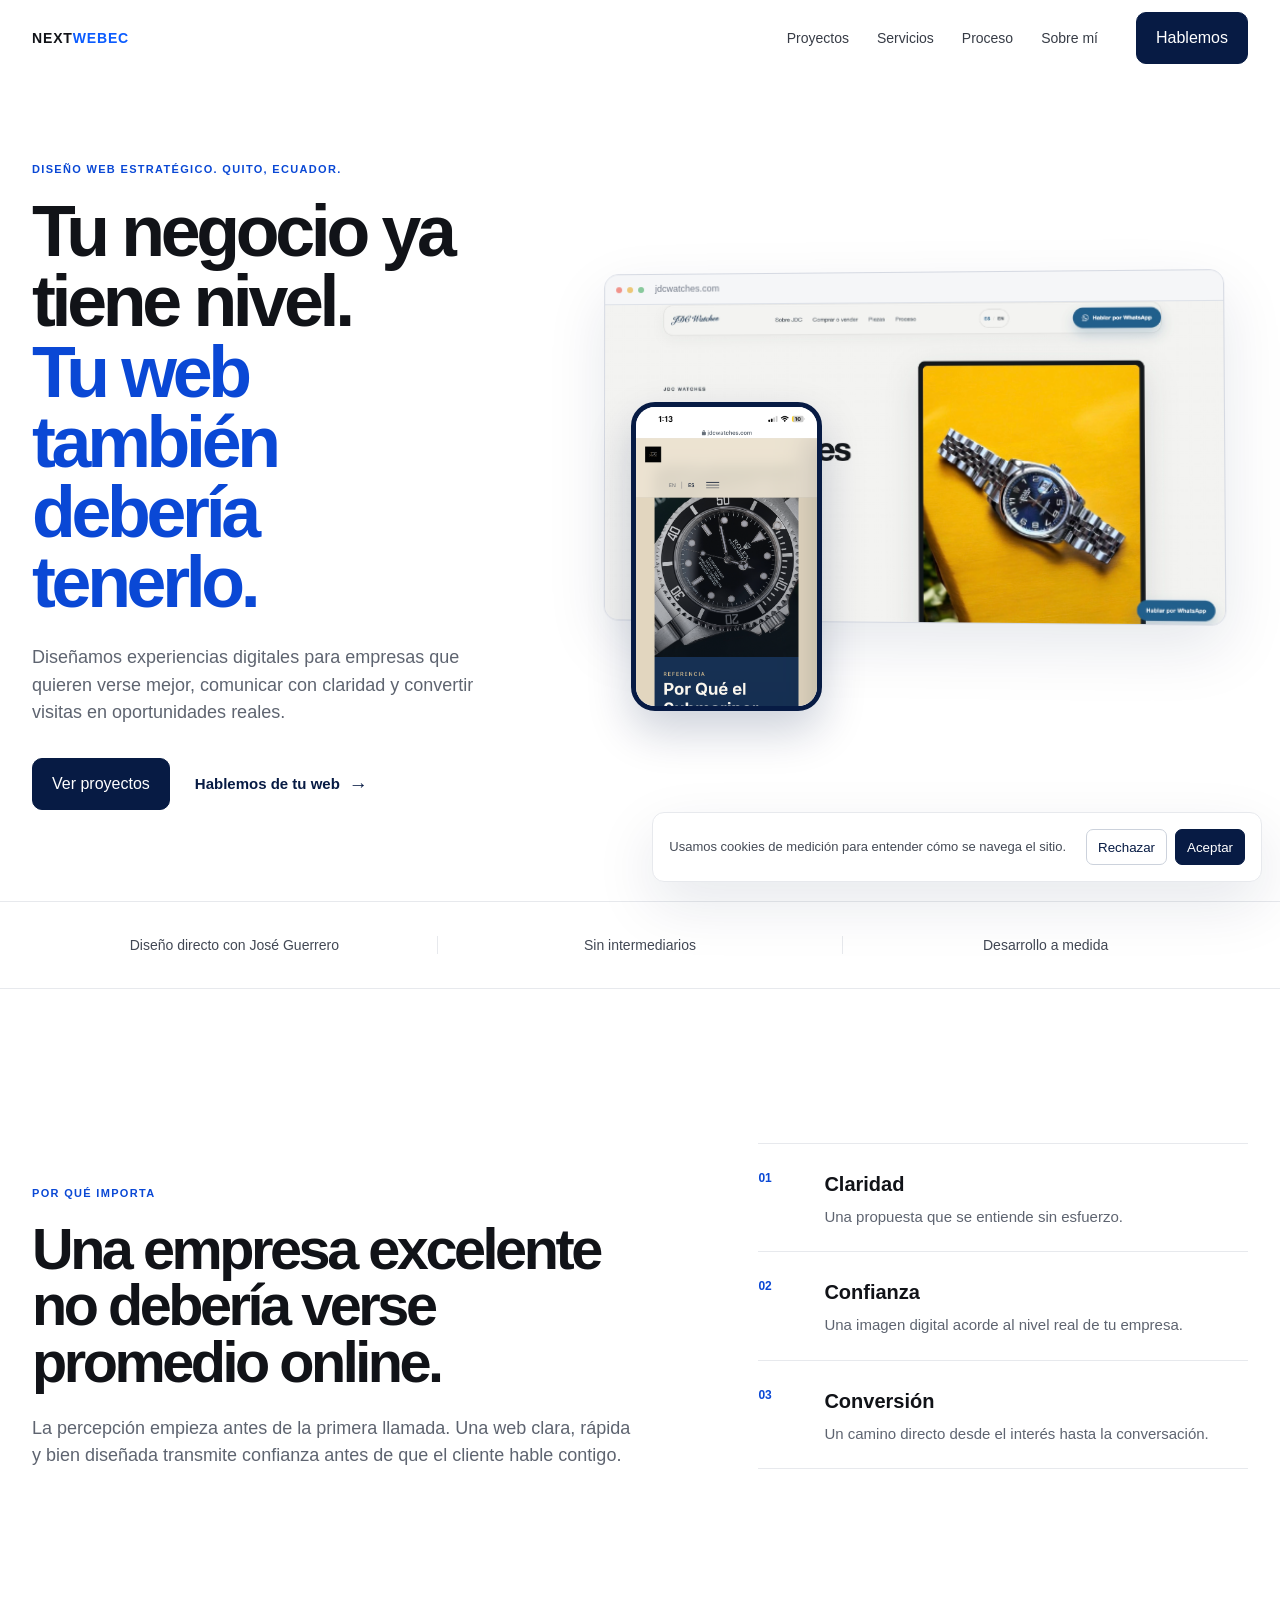
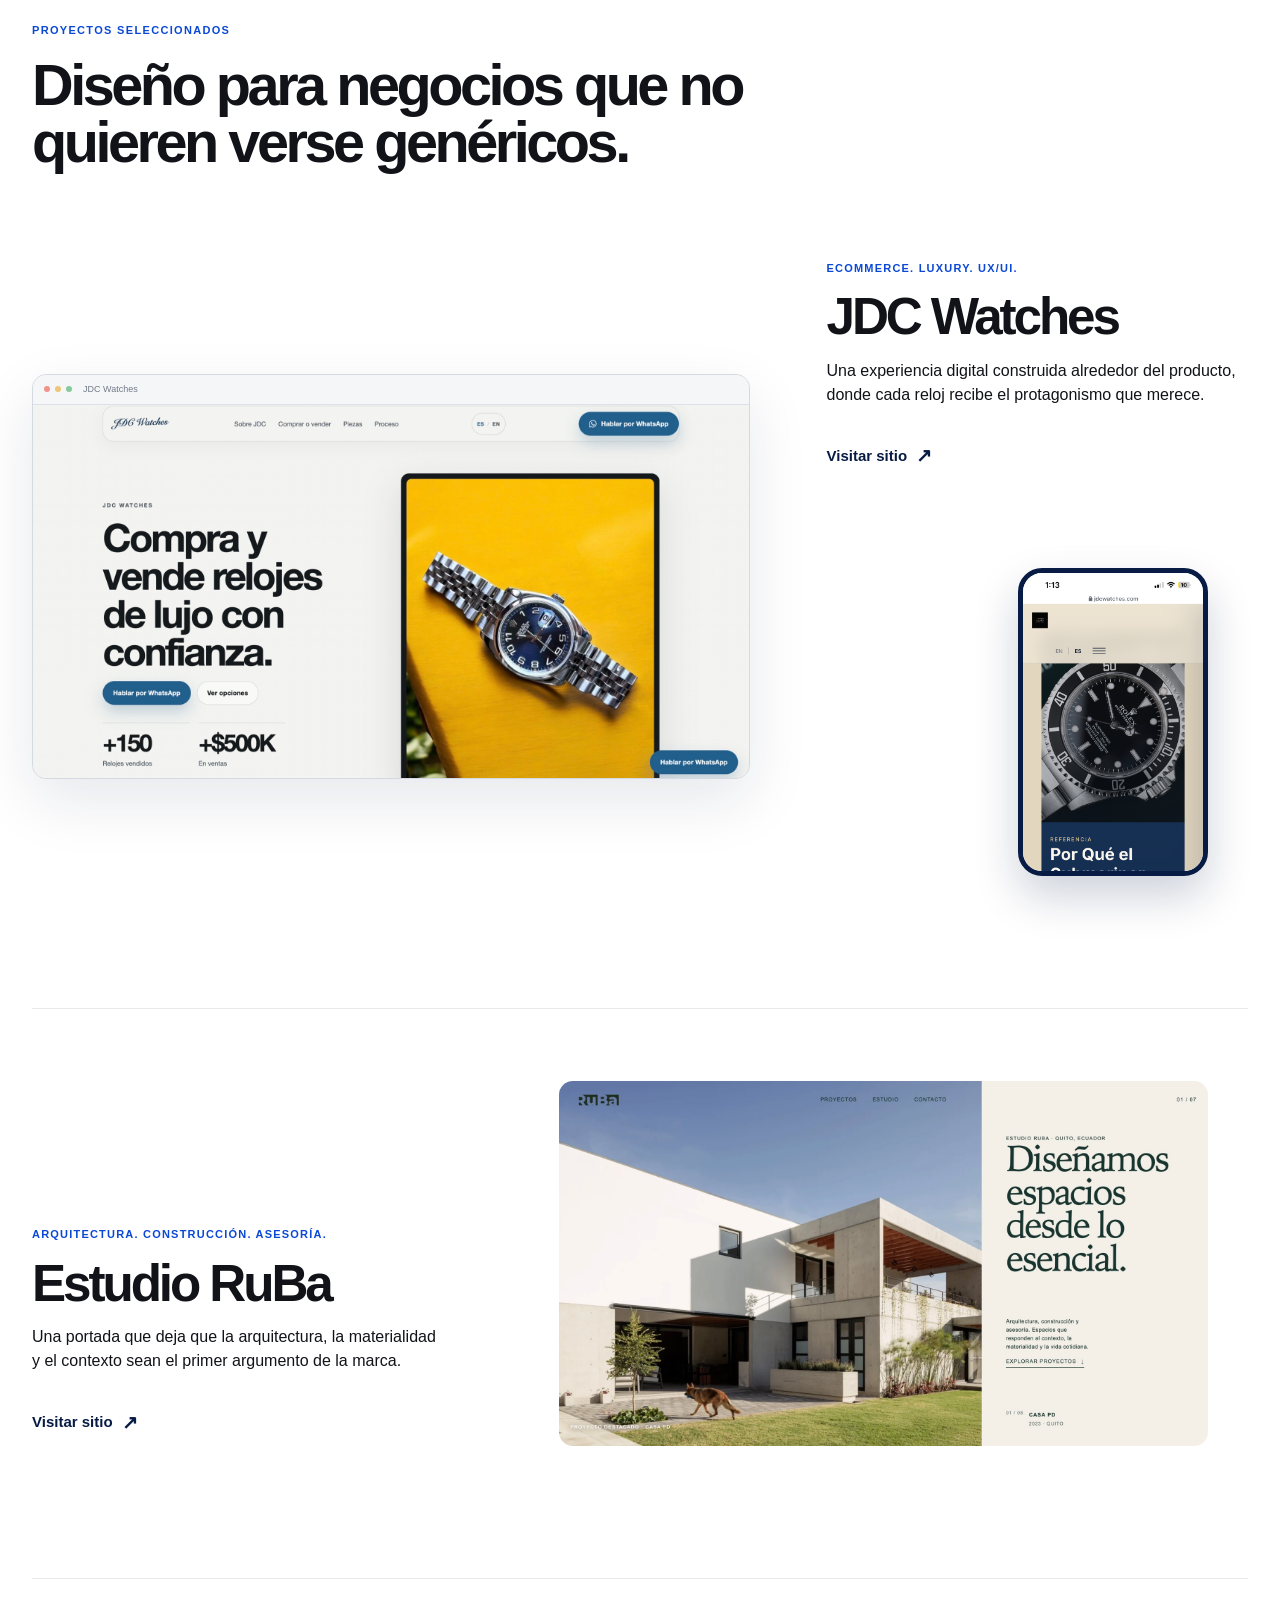
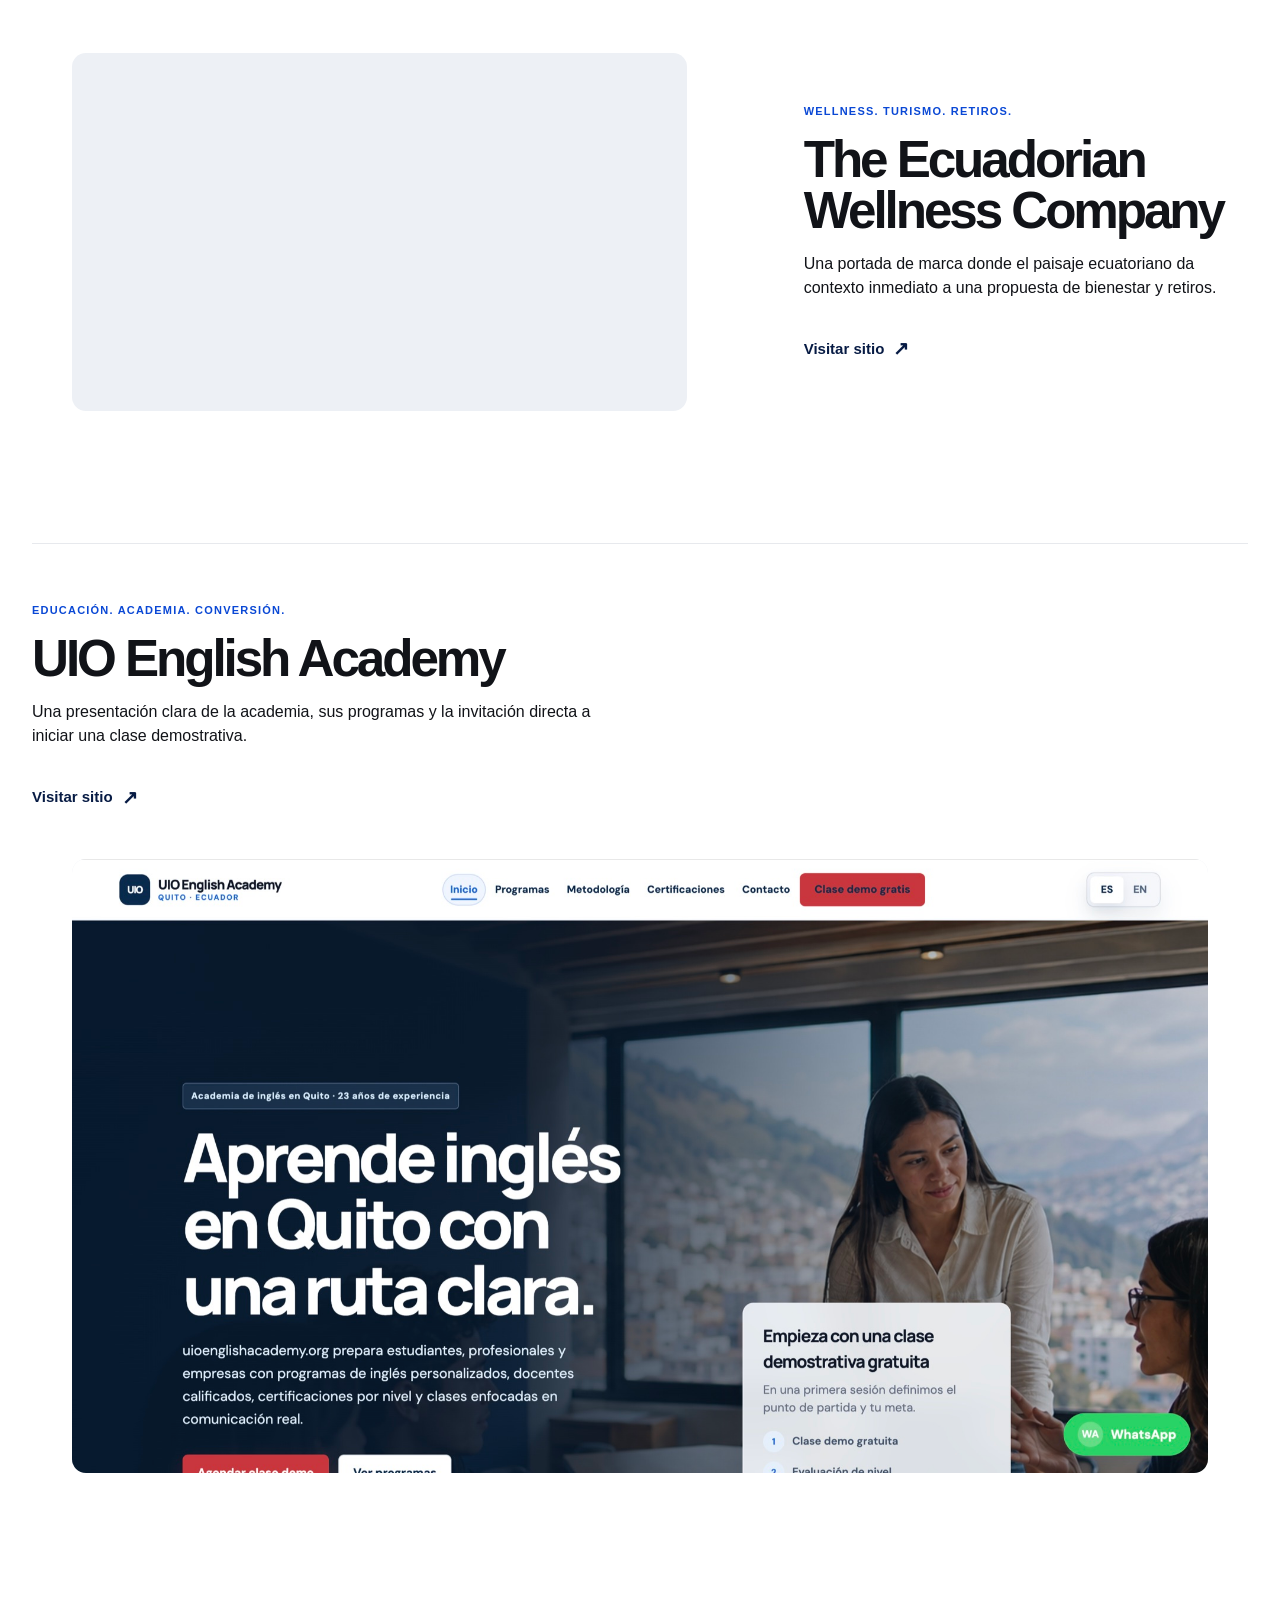
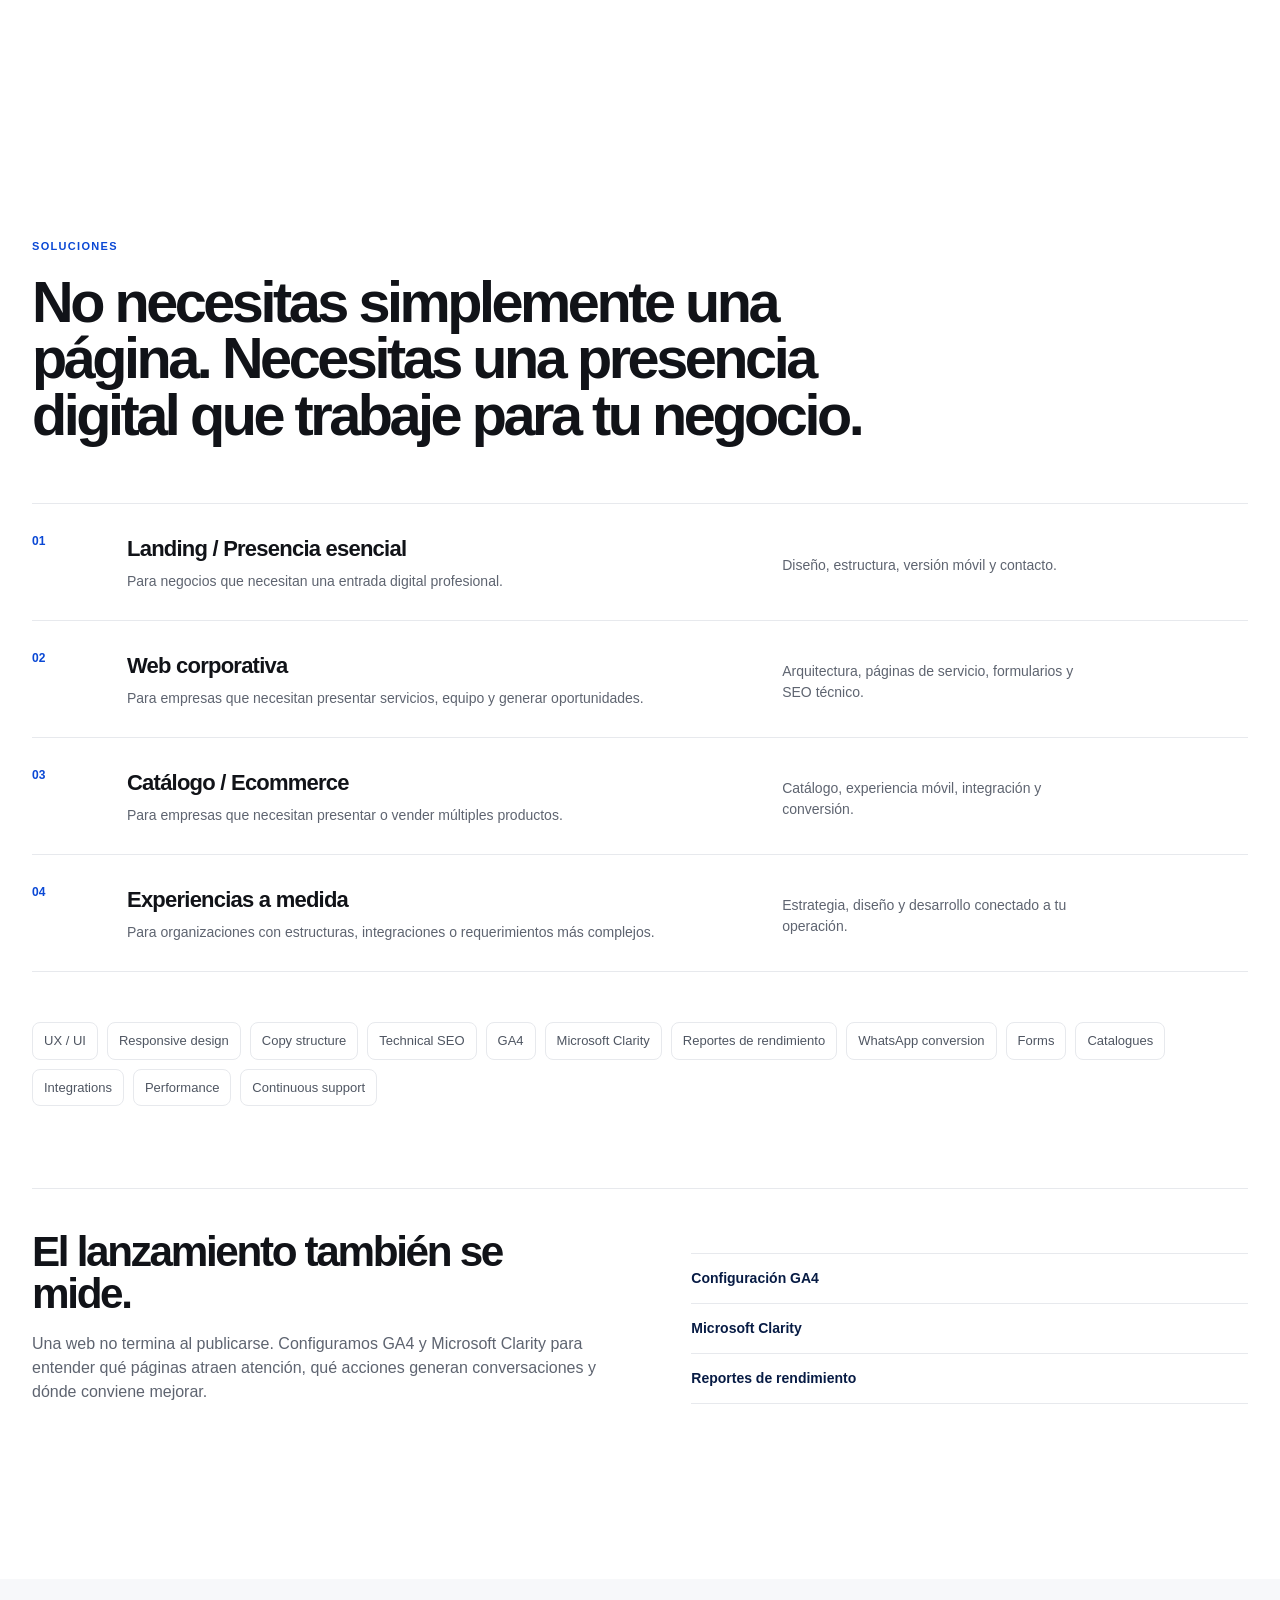
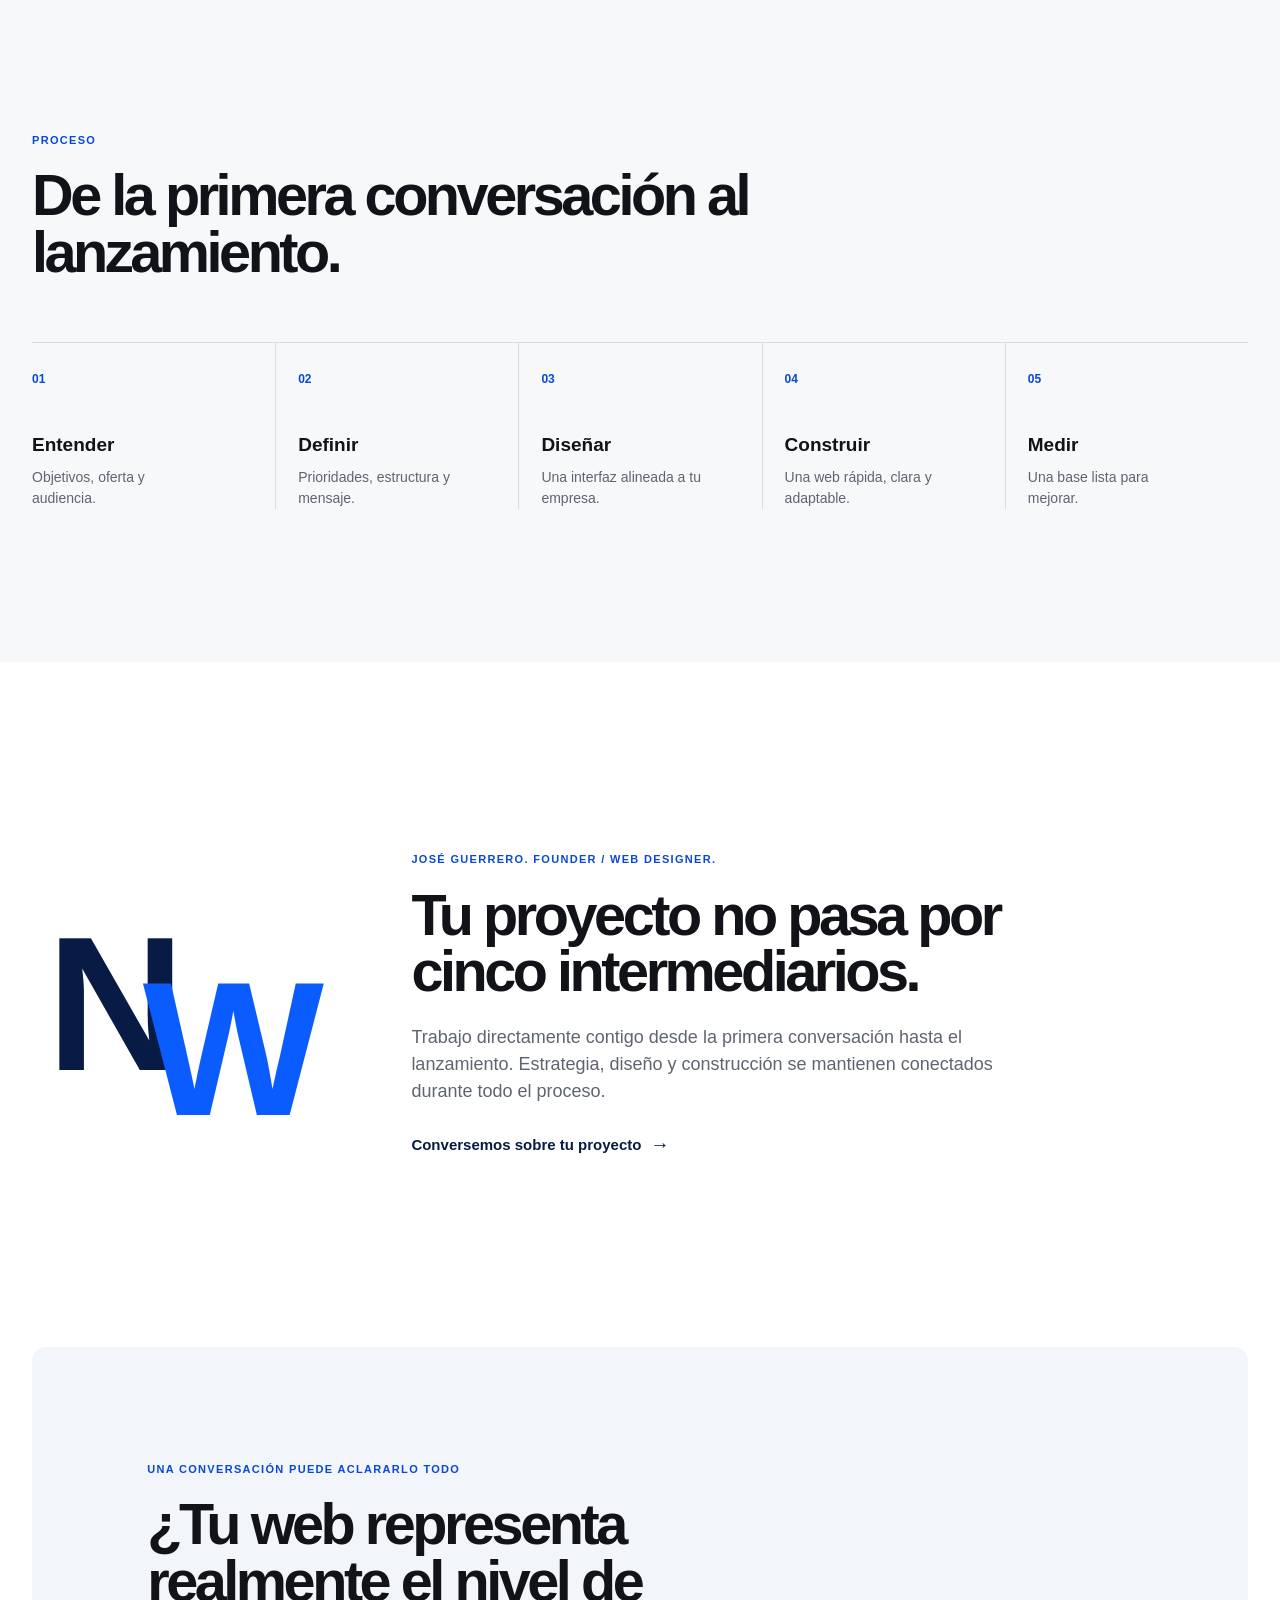
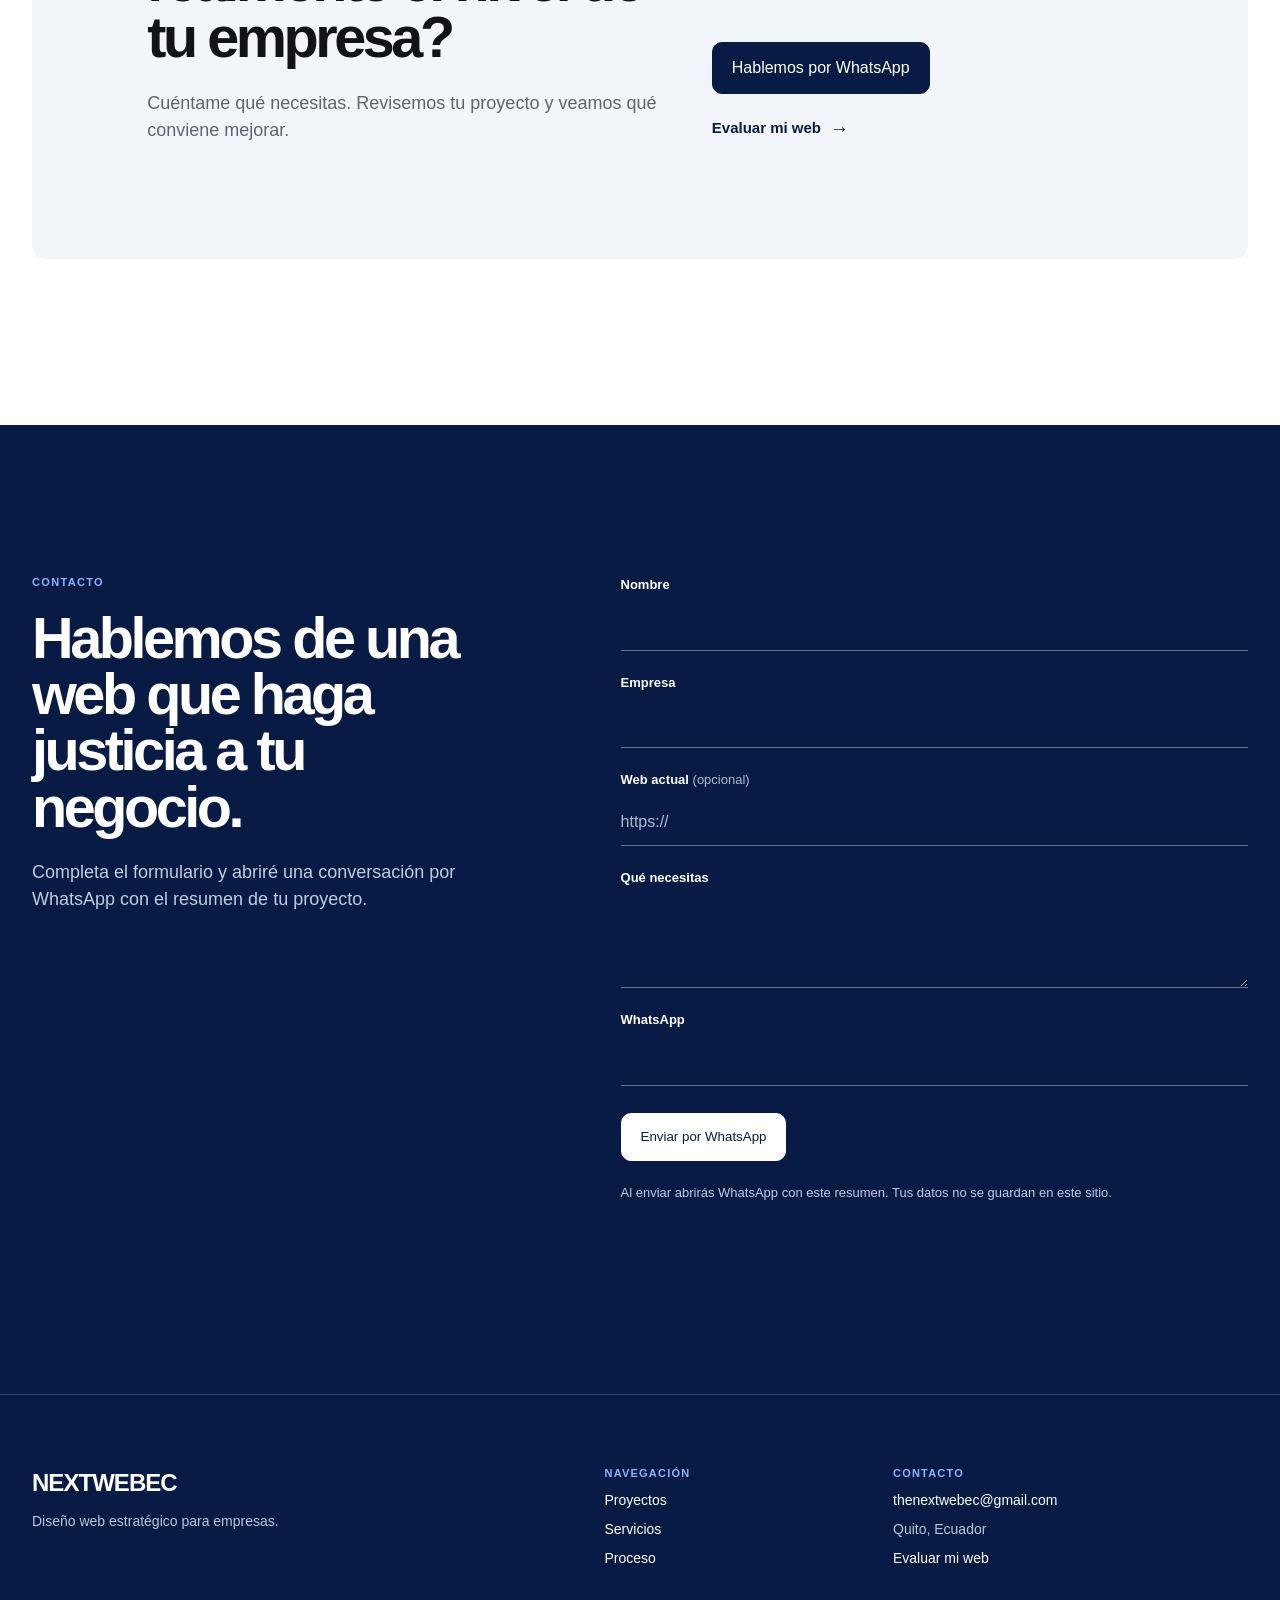
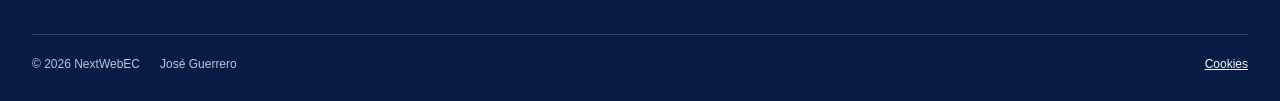
==== commit 984707b5: "Add analytics and reporting service" ====
--- a/index.html
+++ b/index.html
@@ -103,7 +103,8 @@
         <article><span>03</span><div><h3>Catálogo / Ecommerce</h3><p>Para empresas que necesitan presentar o vender múltiples productos.</p></div><p class="deliverable">Catálogo, experiencia móvil, integración y conversión.</p></article>
         <article><span>04</span><div><h3>Experiencias a medida</h3><p>Para organizaciones con estructuras, integraciones o requerimientos más complejos.</p></div><p class="deliverable">Estrategia, diseño y desarrollo conectado a tu operación.</p></article>
       </div>
-      <div class="capabilities reveal" aria-label="Capacidades"><span>UX / UI</span><span>Responsive design</span><span>Copy structure</span><span>Technical SEO</span><span>GA4</span><span>Microsoft Clarity</span><span>WhatsApp conversion</span><span>Forms</span><span>Catalogues</span><span>Integrations</span><span>Performance</span><span>Continuous support</span></div>
+      <div class="capabilities reveal" aria-label="Capacidades"><span>UX / UI</span><span>Responsive design</span><span>Copy structure</span><span>Technical SEO</span><span>GA4</span><span>Microsoft Clarity</span><span>Reportes de rendimiento</span><span>WhatsApp conversion</span><span>Forms</span><span>Catalogues</span><span>Integrations</span><span>Performance</span><span>Continuous support</span></div>
+      <div class="measurement-note reveal"><div><h3>El lanzamiento también se mide.</h3><p>Una web no termina al publicarse. Configuramos GA4 y Microsoft Clarity para entender qué páginas atraen atención, qué acciones generan conversaciones y dónde conviene mejorar.</p></div><div class="measurement-points"><span>Configuración GA4</span><span>Microsoft Clarity</span><span>Reportes de rendimiento</span></div></div>
     </section>
     <section class="process-section" id="proceso"><div class="shell"><div class="section-heading process-heading reveal"><p class="eyebrow">Proceso</p><h2>De la primera conversación al lanzamiento.</h2></div><ol class="process-list reveal"><li><span>01</span><h3>Entender</h3><p>Objetivos, oferta y audiencia.</p></li><li><span>02</span><h3>Definir</h3><p>Prioridades, estructura y mensaje.</p></li><li><span>03</span><h3>Diseñar</h3><p>Una interfaz alineada a tu empresa.</p></li><li><span>04</span><h3>Construir</h3><p>Una web rápida, clara y adaptable.</p></li><li><span>05</span><h3>Medir</h3><p>Una base lista para mejorar.</p></li></ol></div></section>
     <section class="about shell" id="sobre-mi"><div class="about-mark reveal" aria-hidden="true">N<span>W</span></div><div class="about-copy reveal"><p class="eyebrow">José Guerrero. Founder / Web Designer.</p><h2>Tu proyecto no pasa por cinco intermediarios.</h2><p>Trabajo directamente contigo desde la primera conversación hasta el lanzamiento. Estrategia, diseño y construcción se mantienen conectados durante todo el proceso.</p><a class="text-link" href="#contacto">Conversemos sobre tu proyecto <span aria-hidden="true">→</span></a></div></section>
--- a/styles.css
+++ b/styles.css
@@ -1,4 +1,5 @@
 :root{--navy:#071b44;--blue:#0b5cff;--blue-deep:#0a48d5;--ink:#111318;--muted:#5e6470;--line:#e7e9ed;--soft:#f7f8fa;--white:#fff;--container:1280px;--radius:14px;--ease:cubic-bezier(.22,1,.36,1);--shadow:0 22px 60px rgba(7,27,68,.1)}
+.measurement-note{display:grid;grid-template-columns:1.05fr .95fr;gap:44px;align-items:end;margin-top:82px;padding:42px 0 0;border-top:1px solid var(--line)}.measurement-note h3{max-width:560px;margin:0;font-size:clamp(1.85rem,3.3vw,3.1rem);font-weight:570;letter-spacing:-.055em;line-height:1}.measurement-note p{max-width:600px;margin:17px 0 0;color:var(--muted);font-size:16px}.measurement-points{display:grid;gap:0}.measurement-points span{padding:14px 0;border-bottom:1px solid var(--line);color:var(--navy);font-size:14px;font-weight:600}.measurement-points span:first-child{border-top:1px solid var(--line)}@media(max-width:680px){.measurement-note{grid-template-columns:1fr;gap:30px;margin-top:55px;padding-top:30px}.measurement-note p{font-size:15px}}
 .case-copy .text-link{margin-top:22px}.case-ruba{display:grid;grid-template-columns:.72fr 1.28fr;gap:clamp(34px,6vw,90px);align-items:end;padding:56px 0 92px;border-top:1px solid var(--line)}.case-ruba .case-copy{padding-bottom:28px}.case-ruba .case-visual{border-radius:var(--radius);aspect-ratio:1.78}.case-wellness{display:grid;grid-template-columns:1.22fr .78fr;gap:clamp(34px,6vw,90px);align-items:center;padding:58px 0 92px;border-top:1px solid var(--line)}.case-wellness .case-visual{border-radius:var(--radius);aspect-ratio:1.72}.case-uio{display:grid;grid-template-columns:1fr;gap:34px;padding:58px 0 0;border-top:1px solid var(--line)}.case-uio .case-copy{max-width:580px}.case-uio .case-visual{border-radius:var(--radius);aspect-ratio:1.85}.case-uio .case-visual img{object-position:center top}@media(max-width:680px){.case-ruba,.case-wellness,.case-uio{display:flex;flex-direction:column;gap:27px;padding:35px 0 54px}.case-ruba .case-copy,.case-wellness .case-copy,.case-uio .case-copy{order:1;padding:0}.case-ruba .case-visual,.case-wellness .case-visual,.case-uio .case-visual{order:0;width:100%;border-radius:11px}.case-uio .case-copy{max-width:none}}
 *{box-sizing:border-box}html{scroll-behavior:smooth;background:var(--white)}body{margin:0;background:var(--white);color:var(--ink);font-family:Inter,Manrope,"Helvetica Neue",Helvetica,Arial,sans-serif;font-size:16px;line-height:1.5;-webkit-font-smoothing:antialiased;overflow-x:hidden}a{color:inherit}img{display:block;max-width:100%;height:auto}.shell{width:min(var(--container),calc(100% - 64px));margin-inline:auto}.sr-only{position:absolute;width:1px;height:1px;padding:0;margin:-1px;overflow:hidden;clip:rect(0,0,0,0);white-space:nowrap;border:0}.skip-link{position:fixed;left:16px;top:-60px;z-index:100;background:var(--navy);color:#fff;padding:12px 16px;text-decoration:none}.skip-link:focus{top:16px}.site-header{position:sticky;top:0;z-index:20;background:rgba(255,255,255,.86);border-bottom:1px solid transparent;backdrop-filter:blur(16px);transition:border-color .24s var(--ease)}.site-header:focus-within,.site-header:hover{border-color:var(--line)}.nav{min-height:76px;display:flex;align-items:center;justify-content:space-between;gap:30px}.wordmark,.footer-mark{font-size:14px;font-weight:800;letter-spacing:.06em;text-decoration:none}.wordmark span{color:var(--blue)}.nav-menu{display:flex;align-items:center;gap:38px}.nav-links{display:flex;align-items:center;gap:28px;margin:0;padding:0;list-style:none}.nav-links a{position:relative;color:#373c46;font-size:14px;text-decoration:none}.nav-links a:after,.text-link:after{position:absolute;right:0;bottom:-5px;left:0;height:1px;background:currentColor;content:"";transform:scaleX(0);transform-origin:right;transition:transform .24s var(--ease)}.nav-links a:hover:after,.nav-links a:focus-visible:after,.text-link:hover:after,.text-link:focus-visible:after{transform:scaleX(1);transform-origin:left}.button{display:inline-flex;align-items:center;justify-content:center;min-height:48px;padding:13px 19px;border:1px solid var(--navy);border-radius:10px;background:var(--navy);color:#fff;font:600 14px/1 inherit;text-align:center;text-decoration:none;white-space:nowrap;transition:background .22s var(--ease),transform .22s var(--ease),border-color .22s var(--ease)}.button:hover{border-color:#0b2a62;background:#0b2a62;transform:translateY(-2px)}.button:active{transform:translateY(0) scale(.98)}.button:focus-visible,.nav-toggle:focus-visible,input:focus-visible,textarea:focus-visible,.cookie-settings:focus-visible{outline:3px solid rgba(11,92,255,.35);outline-offset:3px}.text-link{position:relative;display:inline-flex;gap:9px;align-items:center;color:var(--navy);font-size:15px;font-weight:650;text-decoration:none}.text-link span{font-size:19px;line-height:.8;transition:transform .22s var(--ease)}.text-link:hover span{transform:translateX(4px)}.nav-toggle{display:none}.hero{display:grid;grid-template-columns:minmax(0,.82fr) minmax(500px,1.18fr);gap:clamp(48px,8vw,118px);align-items:center;min-height:calc(100dvh - 76px);padding:58px 0 64px}.eyebrow{margin:0 0 19px;color:var(--blue-deep);font-size:11px;font-weight:750;letter-spacing:.12em;line-height:1.4;text-transform:uppercase}.hero h1,.section-heading h2,.why h2,.about h2,.conversion h2,.contact-copy h2{margin:0;letter-spacing:-.06em;line-height:.98}.hero h1{max-width:660px;font-size:clamp(3.7rem,5.6vw,5.25rem);font-weight:600}.hero h1 span{display:block;color:var(--blue-deep)}.hero-summary{max-width:590px;margin:26px 0 0;color:var(--muted);font-size:18px;line-height:1.55}.hero-actions{display:flex;align-items:center;gap:25px;flex-wrap:wrap;margin-top:31px}.hero-showcase{position:relative;min-height:482px;padding:13px 0 26px}.browser-frame{position:relative;overflow:hidden;border:1px solid #d5d9e2;border-radius:var(--radius);background:#edf0f5;box-shadow:var(--shadow)}.browser-bar{display:flex;align-items:center;gap:5px;height:30px;padding:0 11px;border-bottom:1px solid #dde1e8;background:#f5f6f8}.browser-bar i{width:6px;height:6px;border-radius:50%;background:#c4c9d3}.browser-bar i:first-child{background:#f1938b}.browser-bar i:nth-child(2){background:#edc777}.browser-bar i:nth-child(3){background:#88c99c}.browser-bar span{margin-left:6px;color:#737b89;font-size:9px}.browser-frame>img{width:100%;aspect-ratio:1.92;object-fit:cover;object-position:center}.hero-showcase>.browser-frame{width:92%;margin-left:auto;transform:perspective(1400px) rotateY(-4deg) rotateX(1deg);transform-origin:left center}.phone-frame{overflow:hidden;border:5px solid var(--navy);border-radius:24px;background:var(--soft);box-shadow:0 20px 45px rgba(7,27,68,.2)}.phone-frame img{width:100%;height:100%;object-fit:cover;object-position:top}.hero-showcase>.phone-frame{position:absolute;bottom:0;left:0;width:29%;aspect-ratio:1170/1900}.asset-unavailable{min-height:160px;background:linear-gradient(135deg,#eef1f6,#e4e9f1)}.discipline-strip{border-top:1px solid var(--line);border-bottom:1px solid var(--line)}.discipline-items{display:grid;grid-template-columns:1fr 1px 1fr 1px 1fr;align-items:center;min-height:86px}.discipline-items p{margin:0;color:#424854;font-size:14px;text-align:center}.discipline-items span{height:18px;background:var(--line)}.why{display:grid;grid-template-columns:1.1fr .9fr;gap:clamp(54px,10vw,160px);align-items:end;padding:clamp(100px,12vw,160px) 0}.why-intro{max-width:735px}.why h2,.section-heading h2,.about h2,.conversion h2,.contact-copy h2{font-size:clamp(2.55rem,4.5vw,4.45rem);font-weight:560}.why-intro>p:last-child{max-width:610px;margin:25px 0 0;color:var(--muted);font-size:18px}.principles{display:grid;gap:0}.principles article{display:grid;grid-template-columns:54px 1fr;column-gap:12px;padding:25px 0 23px;border-top:1px solid var(--line)}.principles article:last-child{border-bottom:1px solid var(--line)}.principles span,.service-list>article>span,.process-list span{color:var(--blue-deep);font-size:12px;font-weight:700}.principles h3{margin:0;font-size:20px;font-weight:600}.principles p{grid-column:2;margin:7px 0 0;color:var(--muted);font-size:15px}.projects-section{padding:0 0 clamp(110px,14vw,175px)}.section-heading{max-width:825px;margin-bottom:60px}.case-study{position:relative;margin-top:24px}.case-copy{color:var(--ink)}.case-type{margin:0 0 16px;color:var(--blue-deep);font-size:11px;font-weight:750;letter-spacing:.11em;text-transform:uppercase}.case-copy h3{margin:0;font-size:clamp(2.2rem,4vw,4.15rem);font-weight:570;letter-spacing:-.06em;line-height:.98}.case-copy>p:last-child{max-width:470px;margin:17px 0 0;color:var(--muted);font-size:16px}.case-visual{overflow:hidden;background:#edf0f5}.case-visual>img{width:100%;height:100%;object-fit:cover;transition:transform .6s var(--ease)}.case-study:hover .case-visual>img{transform:scale(1.018)}.case-jdc{display:grid;grid-template-columns:1.26fr .74fr;align-items:center;gap:clamp(36px,6vw,86px);padding:30px 0 92px}.case-jdc .case-visual{grid-column:1;grid-row:1 / span 2}.case-jdc .case-copy{grid-column:2;grid-row:1}.case-jdc .case-phone{grid-column:2;grid-row:2;justify-self:end;width:45%;aspect-ratio:1170/1900;margin-top:24px}.case-oro{display:grid;grid-template-columns:.72fr 1.28fr;gap:clamp(34px,6vw,90px);align-items:end;padding:56px 0 92px;border-top:1px solid var(--line)}.case-oro .case-copy{padding-bottom:28px}.case-oro .case-visual{border-radius:var(--radius);aspect-ratio:1.78}.case-auto{display:grid;grid-template-columns:1.22fr .78fr;gap:clamp(34px,6vw,90px);align-items:center;padding:58px 0 0;border-top:1px solid var(--line)}.case-auto .case-visual{border-radius:var(--radius);aspect-ratio:1.72}.services-section{padding:clamp(110px,14vw,175px) 0}.services-heading{max-width:930px}.service-list{border-top:1px solid var(--line)}.service-list>article{display:grid;grid-template-columns:70px minmax(260px,1.15fr) minmax(220px,.85fr);gap:25px;padding:28px 0;border-bottom:1px solid var(--line);transition:padding .3s var(--ease)}.service-list>article:hover{padding-left:12px}.service-list h3{margin:0;font-size:22px;font-weight:600;letter-spacing:-.035em}.service-list div>p,.deliverable{margin:6px 0 0;color:var(--muted);font-size:14px}.deliverable{align-self:center;max-width:310px}.capabilities{display:flex;gap:9px;flex-wrap:wrap;margin-top:50px}.capabilities span{padding:8px 11px;border:1px solid var(--line);border-radius:8px;color:#4f5662;font-size:13px}.process-section{padding:clamp(100px,12vw,155px) 0;background:var(--soft)}.process-heading{margin-bottom:62px}.process-list{display:grid;grid-template-columns:repeat(5,1fr);gap:0;margin:0;padding:0;list-style:none;border-top:1px solid #d8dde5}.process-list li{position:relative;padding:27px 22px 0 0}.process-list li:not(:first-child){padding-left:22px;border-left:1px solid #d8dde5}.process-list span{display:block;margin-bottom:43px}.process-list h3{margin:0;font-size:19px;font-weight:600}.process-list p{max-width:165px;margin:7px 0 0;color:var(--muted);font-size:14px}.about{display:grid;grid-template-columns:.48fr 1.52fr;gap:clamp(44px,9vw,150px);align-items:center;padding:clamp(120px,15vw,190px) 0}.about-mark{display:flex;align-items:center;justify-content:center;min-height:280px;color:var(--navy);font-size:clamp(7rem,15vw,13rem);font-weight:650;letter-spacing:-.22em;line-height:.7}.about-mark span{position:relative;top:45px;color:var(--blue)}.about-copy{max-width:730px}.about-copy>p:not(.eyebrow),.conversion-copy>p:not(.eyebrow),.contact-copy>p:not(.eyebrow){max-width:620px;margin:24px 0 0;color:var(--muted);font-size:18px}.about-copy .text-link{margin-top:29px}.conversion{display:grid;grid-template-columns:1.1fr .9fr;gap:50px;align-items:end;padding:clamp(70px,9vw,120px);background:#f2f5f9;border-radius:var(--radius)}.conversion-copy .eyebrow{color:var(--blue-deep)}.conversion-actions{display:flex;flex-direction:column;align-items:flex-start;gap:23px;padding-bottom:4px}.contact-section{margin-top:clamp(100px,13vw,170px);padding:clamp(95px,12vw,150px) 0;background:var(--navy);color:#fff}.contact-grid{display:grid;grid-template-columns:.86fr 1.14fr;gap:clamp(50px,9vw,135px)}.contact-copy .eyebrow{color:#8eb2ff}.contact-copy h2{color:#fff}.contact-copy>p:not(.eyebrow){color:#c0ccdf}.contact-form{display:grid;gap:22px}.form-field{display:grid;gap:9px}.form-field label{color:#fff;font-size:13px;font-weight:650}.form-field label span{color:#aebbd0;font-weight:400}.form-field input,.form-field textarea{width:100%;padding:11px 0;border:0;border-bottom:1px solid rgba(255,255,255,.38);border-radius:0;background:transparent;color:#fff;font:inherit}.form-field textarea{min-height:92px;resize:vertical}.form-field input::placeholder{color:#aebbd0}.form-field input:focus,.form-field textarea:focus{border-color:#8eb2ff;outline:none}.contact-form .button{justify-self:start;margin-top:5px;border-color:#fff;background:#fff;color:var(--navy)}.contact-form .button:hover{background:#dce7ff;border-color:#dce7ff}.form-note,.form-message{margin:0;color:#c0ccdf;font-size:13px}.form-message{min-height:20px;color:#a9c4ff}.site-footer{padding:70px 0 28px;background:var(--navy);border-top:1px solid rgba(255,255,255,.17);color:#fff}.footer-grid{display:grid;grid-template-columns:1.5fr .7fr 1fr;gap:40px}.footer-mark{display:block;font-size:24px;letter-spacing:-.04em}.footer-grid p{margin:10px 0 0;color:#bac6da;font-size:14px}.footer-grid>div:not(:first-child){display:grid;align-content:start;gap:8px}.footer-grid>div:not(:first-child) p{margin:0}.footer-grid a:not(.footer-mark){color:#fff;font-size:14px;text-decoration:none}.footer-grid a:not(.footer-mark):hover{text-decoration:underline}.footer-label{color:#8eb2ff!important;font-size:11px!important;font-weight:700!important;letter-spacing:.11em;text-transform:uppercase}.footer-bottom{display:flex;gap:20px;align-items:center;margin-top:65px;padding-top:20px;border-top:1px solid rgba(255,255,255,.17);color:#bac6da;font-size:12px}.footer-bottom span:nth-child(2){margin-right:auto}.cookie-settings{padding:0;border:0;background:transparent;color:#fff;font:inherit;cursor:pointer;text-decoration:underline}.cookie-banner{position:fixed;right:18px;bottom:18px;z-index:40;display:flex;align-items:center;gap:20px;max-width:620px;padding:16px;background:#fff;border:1px solid var(--line);border-radius:12px;box-shadow:var(--shadow)}.cookie-banner p{margin:0;color:#454b56;font-size:13px}.cookie-banner div{display:flex;gap:8px}.cookie-banner button{min-height:36px;padding:8px 11px;border:1px solid #ccd2dc;border-radius:7px;background:#fff;color:var(--navy);font:650 12px/1 inherit;cursor:pointer}.cookie-banner .cookie-accept{border-color:var(--navy);background:var(--navy);color:#fff}.reveal{opacity:0;transform:translateY(15px);transition:opacity .7s var(--ease),transform .7s var(--ease)}.reveal.is-visible{opacity:1;transform:none}
 @media(max-width:960px){.hero{grid-template-columns:1fr;gap:35px;min-height:auto;padding-top:72px}.hero-copy{max-width:700px}.hero-showcase{width:min(100%,780px);min-height:420px}.why,.contact-grid{grid-template-columns:1fr;gap:55px}.principles{max-width:680px}.case-jdc{grid-template-columns:1fr .7fr;gap:34px}.case-jdc .case-visual{grid-column:1 / -1;grid-row:auto}.case-jdc .case-copy{grid-column:1;grid-row:auto}.case-jdc .case-phone{grid-column:2;grid-row:auto;align-self:start;margin-top:0}.service-list>article{grid-template-columns:50px 1fr}.deliverable{grid-column:2}.process-list{grid-template-columns:repeat(3,1fr);gap:30px;border:0}.process-list li,.process-list li:not(:first-child){padding:20px 0 0;border-top:1px solid #d8dde5;border-left:0}.process-list span{margin-bottom:24px}.about{grid-template-columns:.4fr 1.6fr}.conversion{grid-template-columns:1fr;padding:55px}.footer-grid{grid-template-columns:1.3fr 1fr}}
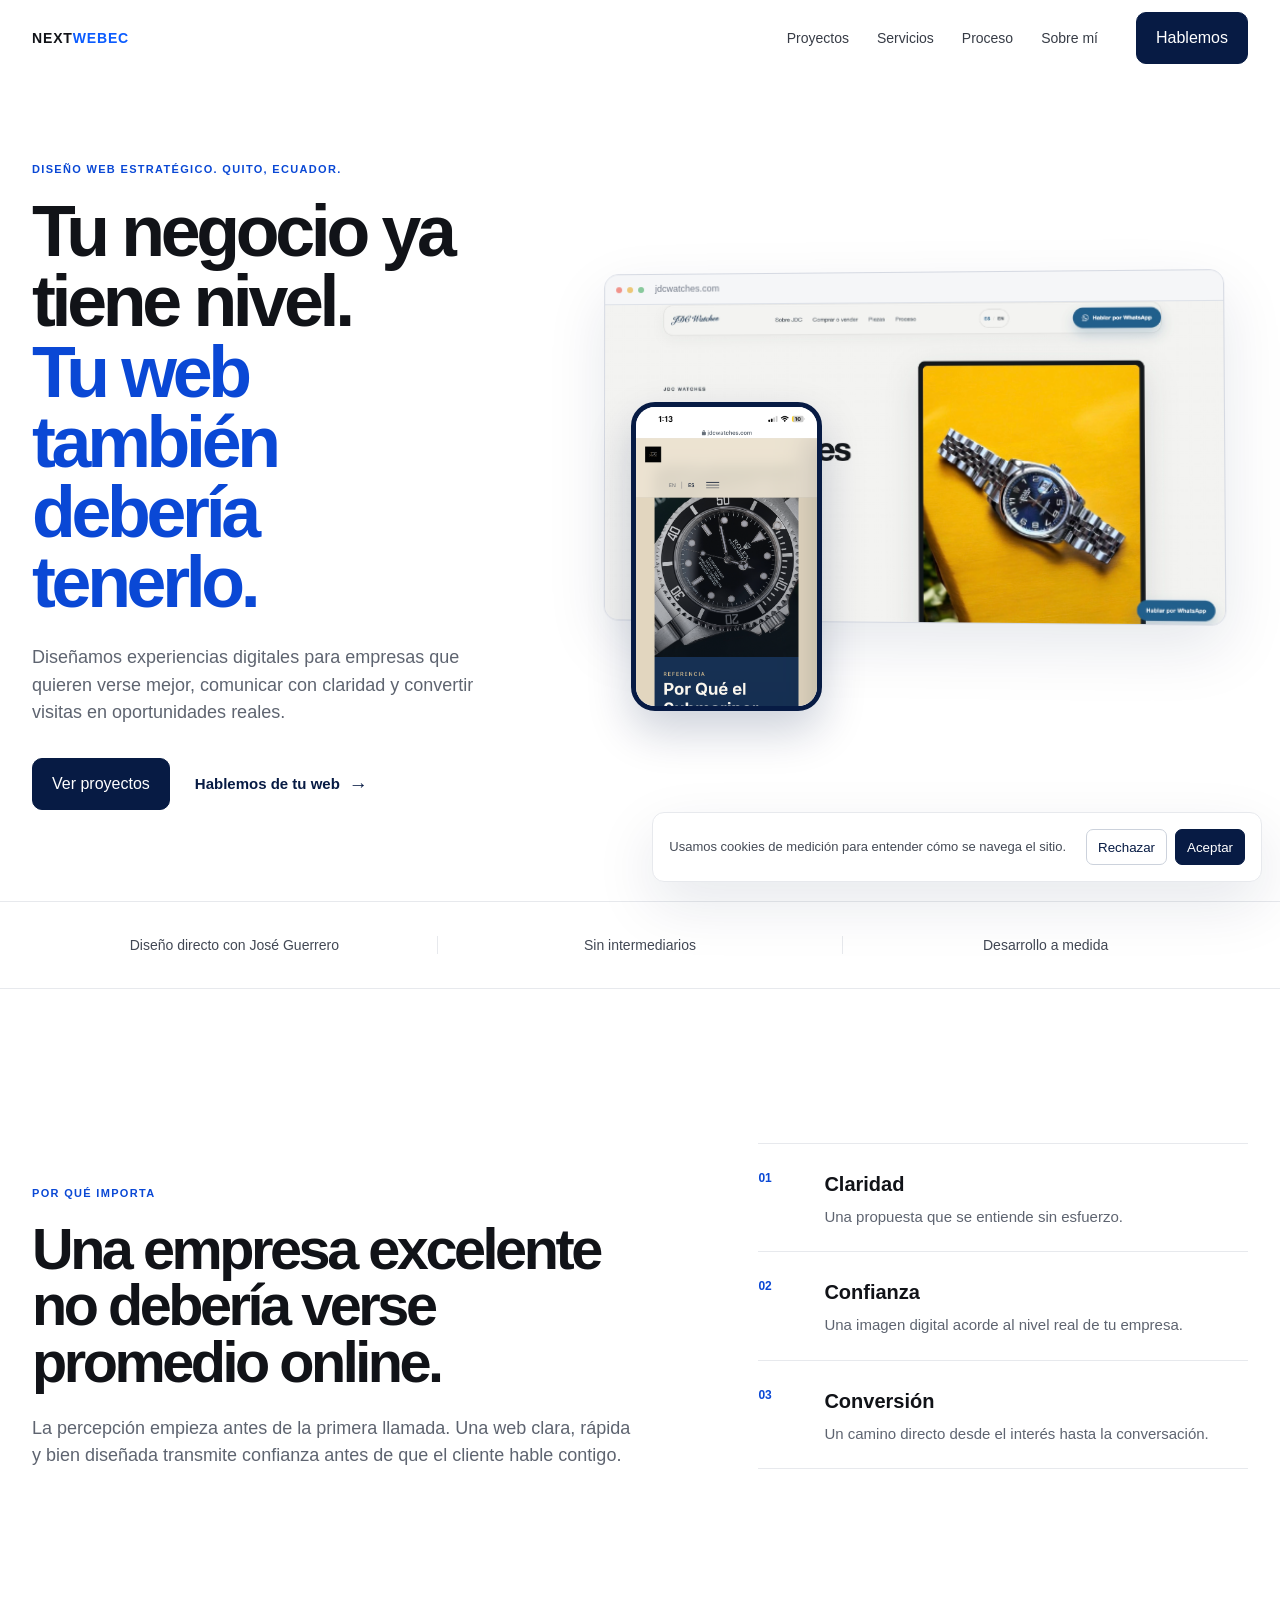
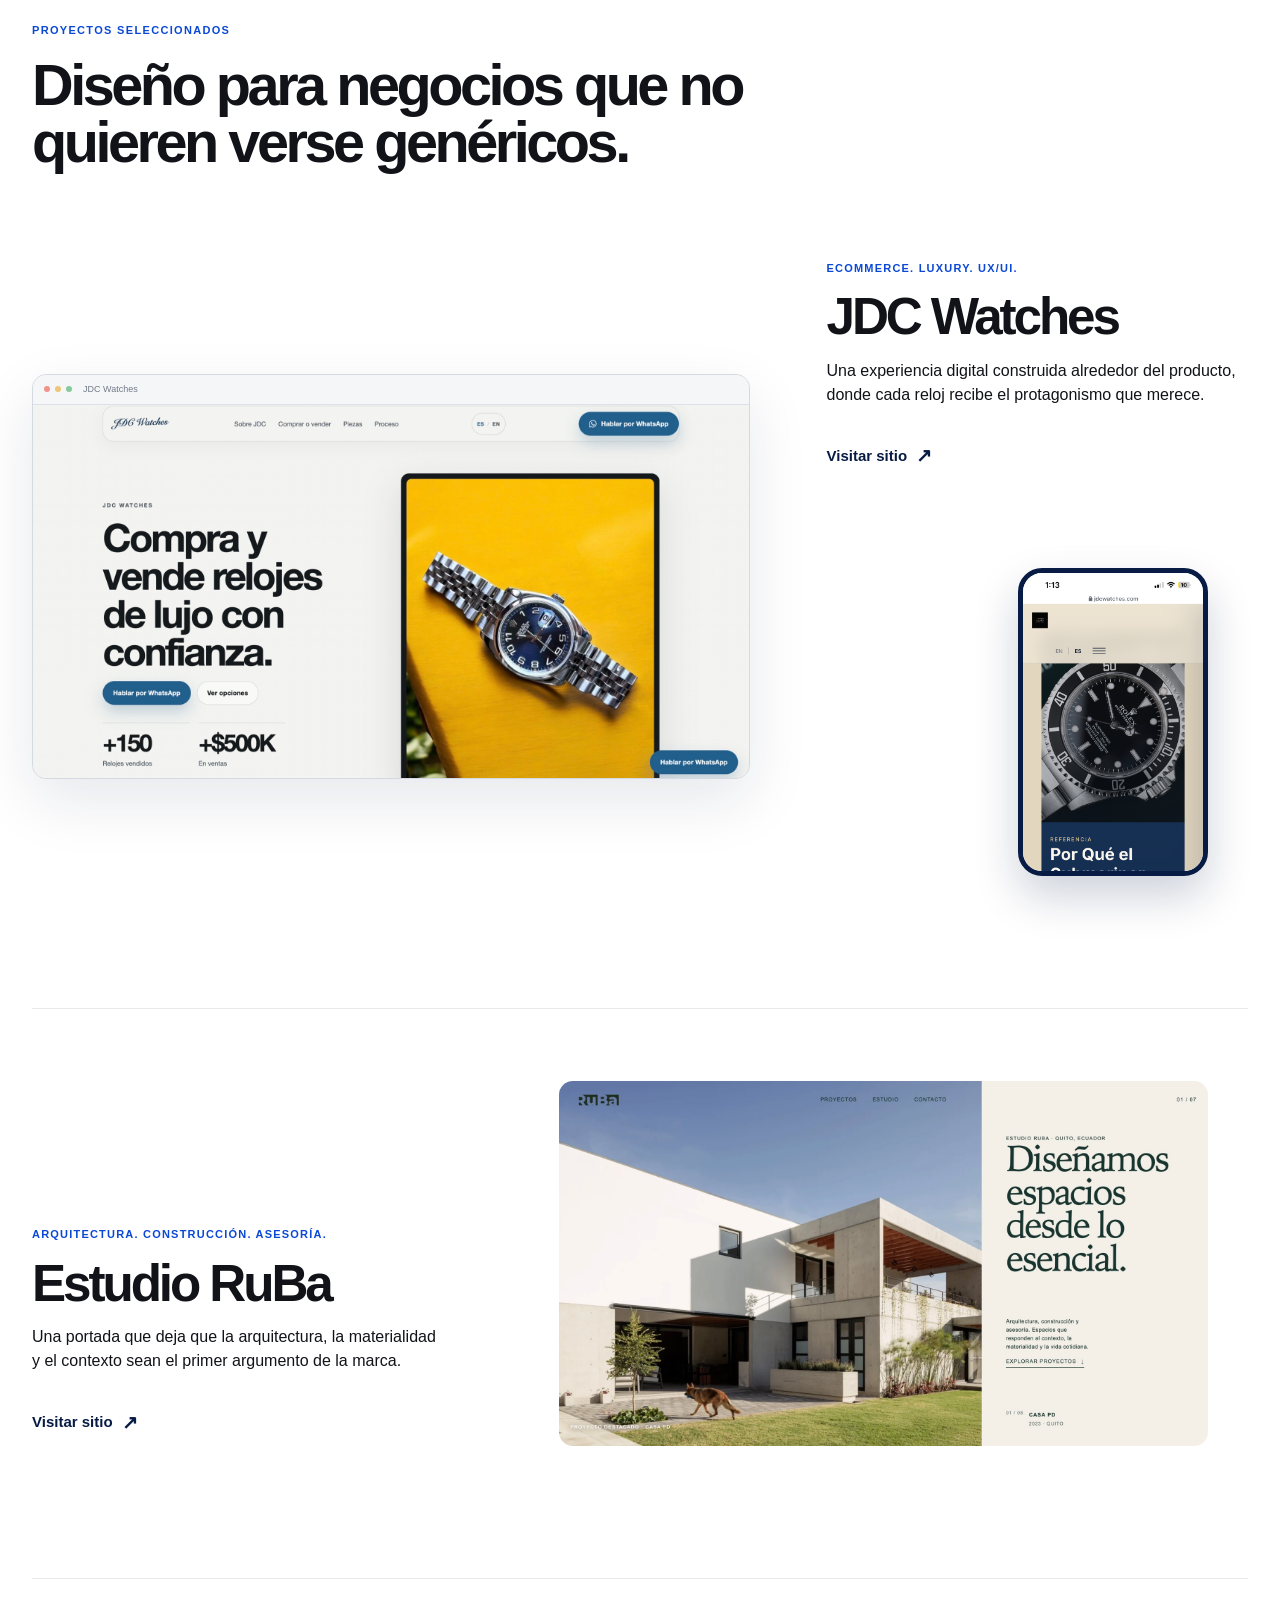
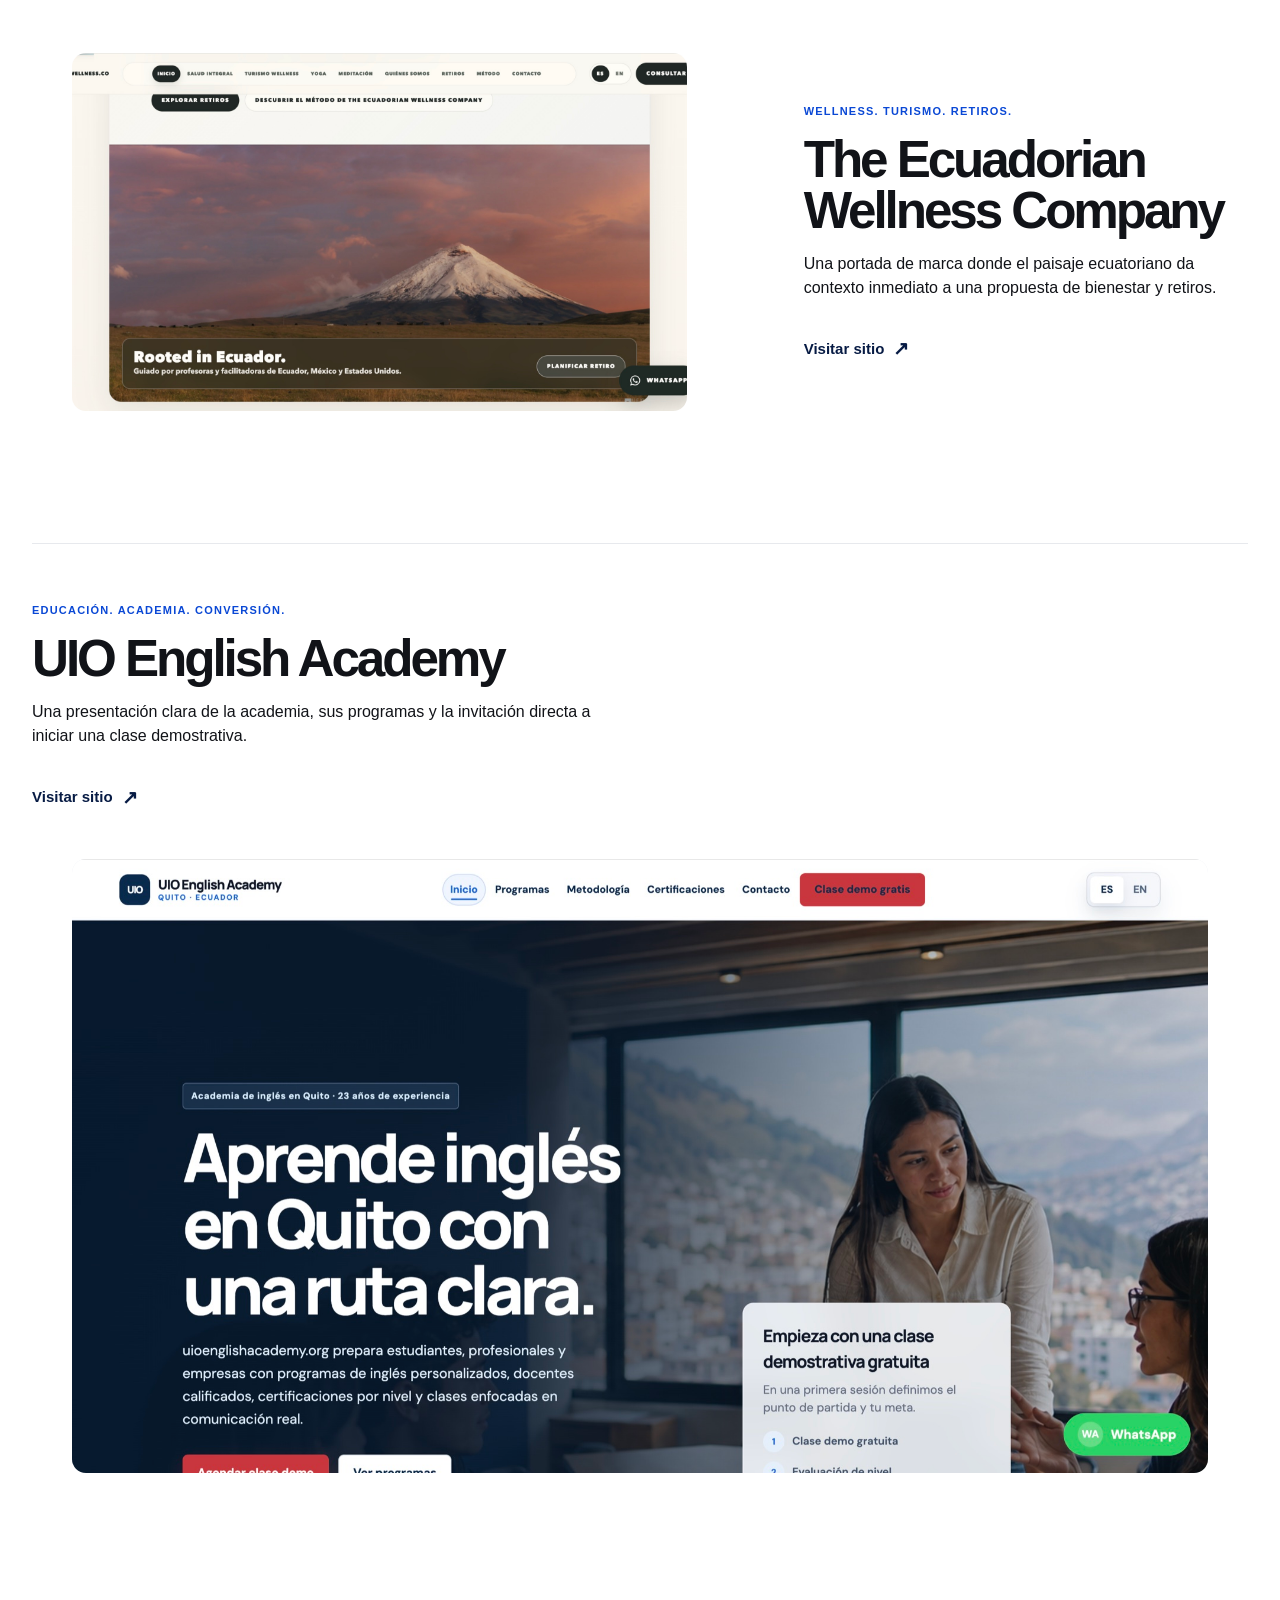
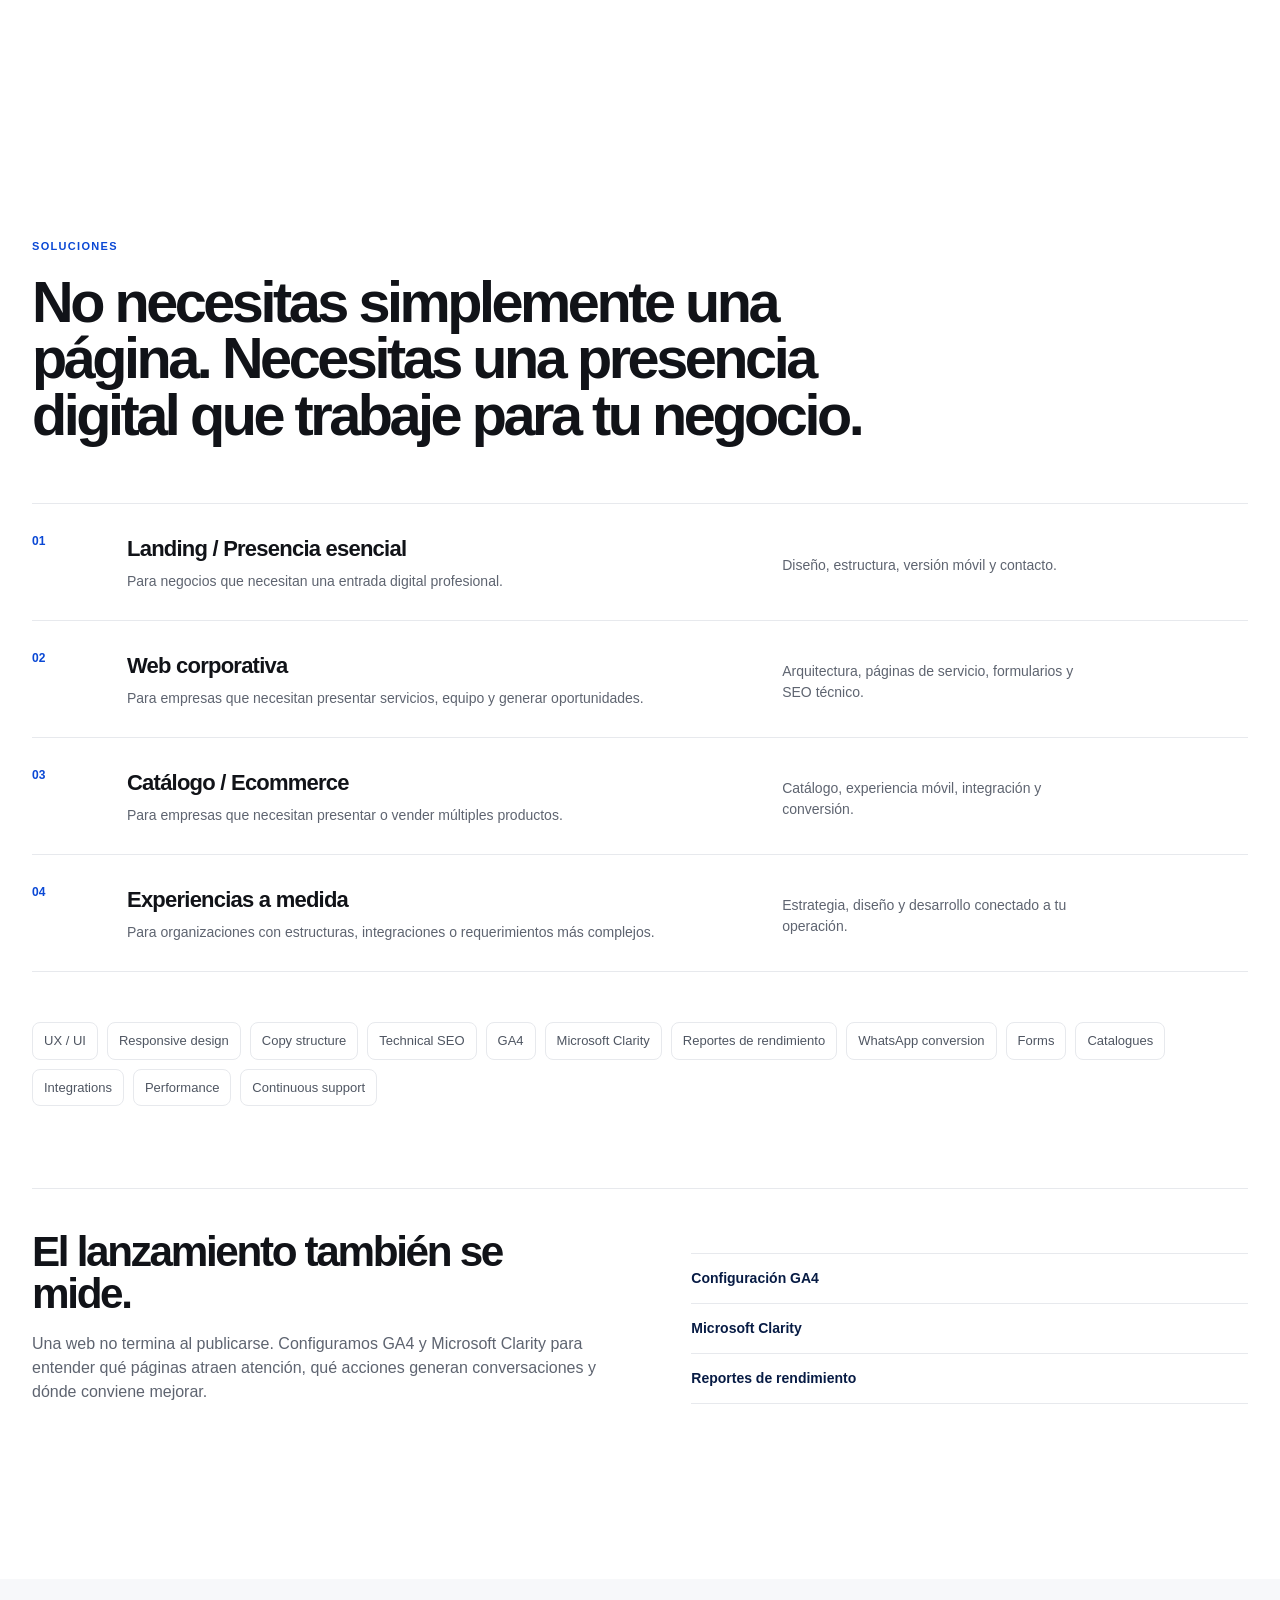
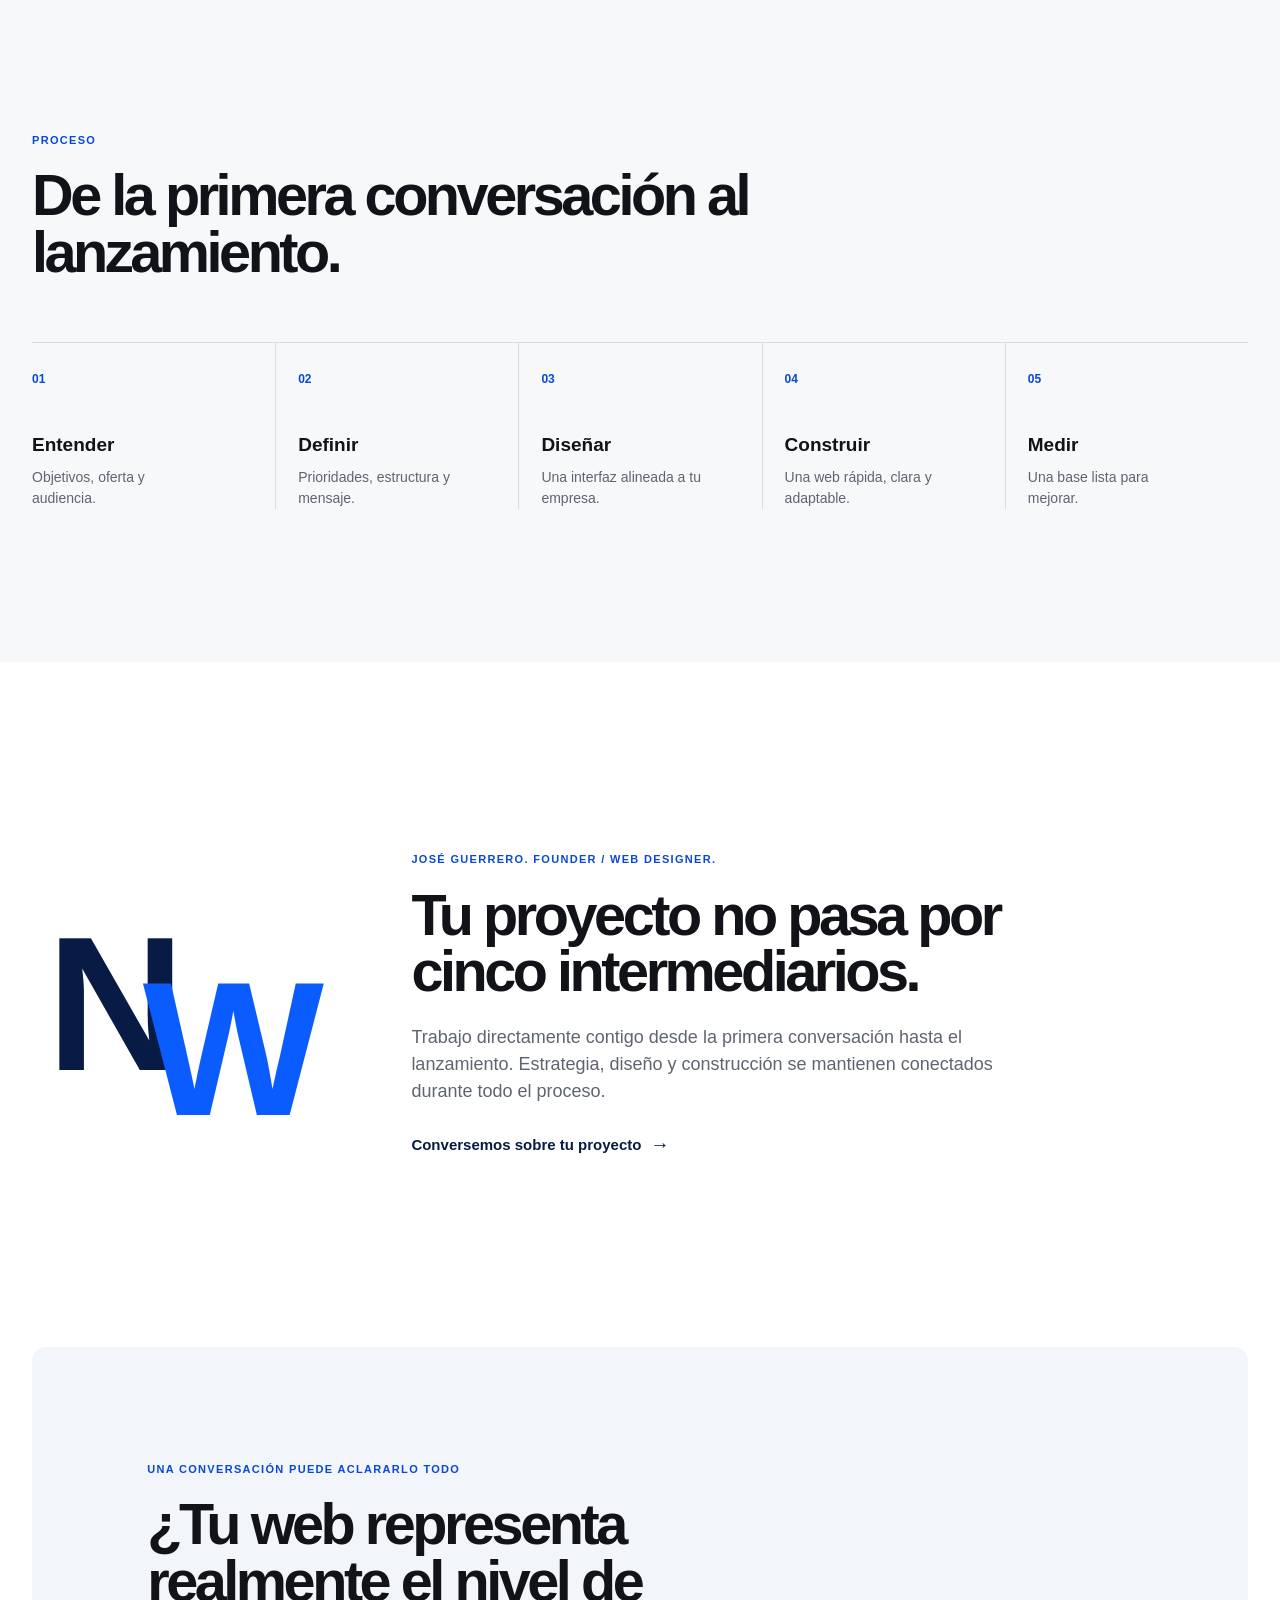
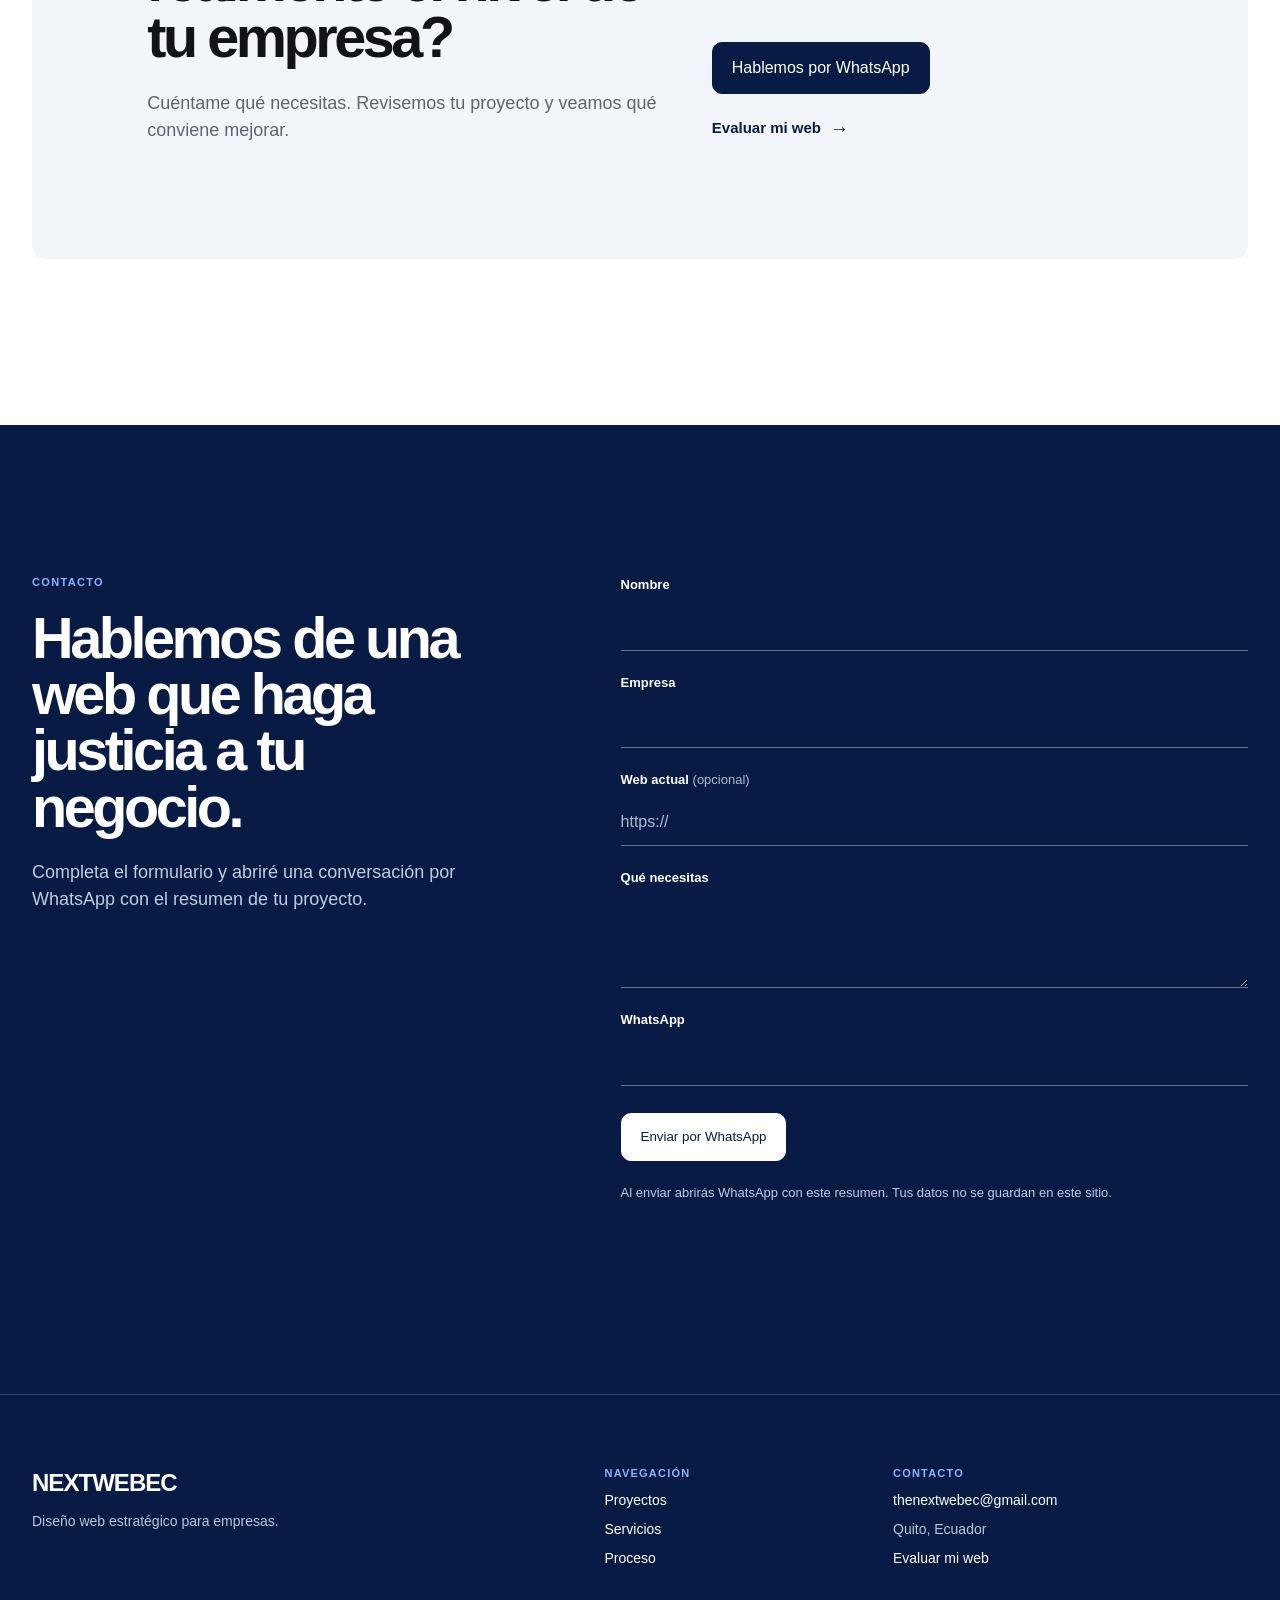
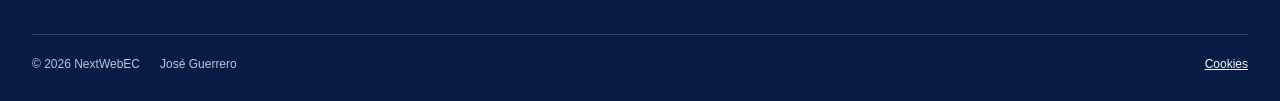
==== commit e0e57ea1: "Simplify mobile navigation" ====
--- a/index.html
+++ b/index.html
@@ -51,7 +51,7 @@
   <header class="site-header" id="top">
     <nav class="nav shell" aria-label="Navegación principal">
       <a class="wordmark" href="#inicio" aria-label="NextWebEC, inicio">NEXT<span>WEBEC</span></a>
-      <button class="nav-toggle" type="button" aria-expanded="false" aria-controls="site-menu"><span class="sr-only">Abrir menú</span><span></span><span></span></button>
+      <button class="nav-toggle" type="button" aria-expanded="false" aria-controls="site-menu"><span class="nav-toggle-label" aria-hidden="true">Menú</span><span class="sr-only">Abrir menú</span><span class="nav-toggle-line" aria-hidden="true"></span><span class="nav-toggle-line" aria-hidden="true"></span></button>
       <div class="nav-menu" id="site-menu">
         <ul class="nav-links">
           <li><a href="#proyectos">Proyectos</a></li>
@@ -117,9 +117,11 @@
       const nav = document.querySelector('.site-header');
       const toggle = document.querySelector('.nav-toggle');
       const menu = document.querySelector('.nav-menu');
-      const closeMenu = () => { nav.classList.remove('menu-open'); toggle.setAttribute('aria-expanded', 'false'); };
-      toggle.addEventListener('click', () => { const open = nav.classList.toggle('menu-open'); toggle.setAttribute('aria-expanded', String(open)); });
+      const setMenu = (open) => { nav.classList.toggle('menu-open', open); toggle.setAttribute('aria-expanded', String(open)); toggle.querySelector('.nav-toggle-label').textContent = open ? 'Cerrar' : 'Menú'; toggle.querySelector('.sr-only').textContent = open ? 'Cerrar menú' : 'Abrir menú'; };
+      const closeMenu = () => setMenu(false);
+      toggle.addEventListener('click', () => setMenu(!nav.classList.contains('menu-open')));
       menu.querySelectorAll('a').forEach((link) => link.addEventListener('click', closeMenu));
+      document.addEventListener('keydown', (event) => { if (event.key === 'Escape' && nav.classList.contains('menu-open')) { closeMenu(); toggle.focus(); } });
       if (!window.matchMedia('(prefers-reduced-motion: reduce)').matches) {
         const observer = new IntersectionObserver((entries) => entries.forEach((entry) => { if (entry.isIntersecting) { entry.target.classList.add('is-visible'); observer.unobserve(entry.target); } }), { threshold: 0.12 });
         document.querySelectorAll('.reveal').forEach((element) => observer.observe(element));
--- a/styles.css
+++ b/styles.css
@@ -1,4 +1,5 @@
 :root{--navy:#071b44;--blue:#0b5cff;--blue-deep:#0a48d5;--ink:#111318;--muted:#5e6470;--line:#e7e9ed;--soft:#f7f8fa;--white:#fff;--container:1280px;--radius:14px;--ease:cubic-bezier(.22,1,.36,1);--shadow:0 22px 60px rgba(7,27,68,.1)}
+@media(max-width:680px){.site-header .nav{min-height:64px}.site-header .nav-menu{top:64px;padding:7px 20px 20px;gap:0;border-top:1px solid var(--line);border-bottom:1px solid var(--line);background:#fff;box-shadow:0 16px 34px rgba(7,27,68,.08)}.site-header.menu-open .nav-menu{display:flex;flex-direction:column}.site-header .nav-links{gap:0}.site-header .nav-links li{border-bottom:1px solid var(--line)}.site-header .nav-links a{display:flex;align-items:center;min-height:52px;padding:13px 0;color:var(--navy);font-size:16px;font-weight:600}.site-header .nav-links a:after{display:none}.site-header .button-nav{min-height:52px;margin-top:18px;border-radius:9px}.site-header .nav-toggle{display:inline-flex;align-items:center;justify-content:center;gap:8px;width:auto;height:40px;padding:0 10px;border:1px solid var(--line);border-radius:9px;background:var(--white);cursor:pointer}.site-header .nav-toggle>span.nav-toggle-label{display:inline;width:auto;height:auto;background:transparent;color:var(--navy);font-size:13px;font-weight:650;line-height:1}.site-header .nav-toggle>span.nav-toggle-line{display:block;width:16px;height:1.5px;background:var(--navy);transition:transform .2s var(--ease)}.site-header.menu-open .nav-toggle>span.nav-toggle-line:nth-child(3){transform:translateY(3px) rotate(45deg)}.site-header.menu-open .nav-toggle>span.nav-toggle-line:nth-child(4){transform:translateY(-3px) rotate(-45deg)}}
 .measurement-note{display:grid;grid-template-columns:1.05fr .95fr;gap:44px;align-items:end;margin-top:82px;padding:42px 0 0;border-top:1px solid var(--line)}.measurement-note h3{max-width:560px;margin:0;font-size:clamp(1.85rem,3.3vw,3.1rem);font-weight:570;letter-spacing:-.055em;line-height:1}.measurement-note p{max-width:600px;margin:17px 0 0;color:var(--muted);font-size:16px}.measurement-points{display:grid;gap:0}.measurement-points span{padding:14px 0;border-bottom:1px solid var(--line);color:var(--navy);font-size:14px;font-weight:600}.measurement-points span:first-child{border-top:1px solid var(--line)}@media(max-width:680px){.measurement-note{grid-template-columns:1fr;gap:30px;margin-top:55px;padding-top:30px}.measurement-note p{font-size:15px}}
 .case-copy .text-link{margin-top:22px}.case-ruba{display:grid;grid-template-columns:.72fr 1.28fr;gap:clamp(34px,6vw,90px);align-items:end;padding:56px 0 92px;border-top:1px solid var(--line)}.case-ruba .case-copy{padding-bottom:28px}.case-ruba .case-visual{border-radius:var(--radius);aspect-ratio:1.78}.case-wellness{display:grid;grid-template-columns:1.22fr .78fr;gap:clamp(34px,6vw,90px);align-items:center;padding:58px 0 92px;border-top:1px solid var(--line)}.case-wellness .case-visual{border-radius:var(--radius);aspect-ratio:1.72}.case-uio{display:grid;grid-template-columns:1fr;gap:34px;padding:58px 0 0;border-top:1px solid var(--line)}.case-uio .case-copy{max-width:580px}.case-uio .case-visual{border-radius:var(--radius);aspect-ratio:1.85}.case-uio .case-visual img{object-position:center top}@media(max-width:680px){.case-ruba,.case-wellness,.case-uio{display:flex;flex-direction:column;gap:27px;padding:35px 0 54px}.case-ruba .case-copy,.case-wellness .case-copy,.case-uio .case-copy{order:1;padding:0}.case-ruba .case-visual,.case-wellness .case-visual,.case-uio .case-visual{order:0;width:100%;border-radius:11px}.case-uio .case-copy{max-width:none}}
 *{box-sizing:border-box}html{scroll-behavior:smooth;background:var(--white)}body{margin:0;background:var(--white);color:var(--ink);font-family:Inter,Manrope,"Helvetica Neue",Helvetica,Arial,sans-serif;font-size:16px;line-height:1.5;-webkit-font-smoothing:antialiased;overflow-x:hidden}a{color:inherit}img{display:block;max-width:100%;height:auto}.shell{width:min(var(--container),calc(100% - 64px));margin-inline:auto}.sr-only{position:absolute;width:1px;height:1px;padding:0;margin:-1px;overflow:hidden;clip:rect(0,0,0,0);white-space:nowrap;border:0}.skip-link{position:fixed;left:16px;top:-60px;z-index:100;background:var(--navy);color:#fff;padding:12px 16px;text-decoration:none}.skip-link:focus{top:16px}.site-header{position:sticky;top:0;z-index:20;background:rgba(255,255,255,.86);border-bottom:1px solid transparent;backdrop-filter:blur(16px);transition:border-color .24s var(--ease)}.site-header:focus-within,.site-header:hover{border-color:var(--line)}.nav{min-height:76px;display:flex;align-items:center;justify-content:space-between;gap:30px}.wordmark,.footer-mark{font-size:14px;font-weight:800;letter-spacing:.06em;text-decoration:none}.wordmark span{color:var(--blue)}.nav-menu{display:flex;align-items:center;gap:38px}.nav-links{display:flex;align-items:center;gap:28px;margin:0;padding:0;list-style:none}.nav-links a{position:relative;color:#373c46;font-size:14px;text-decoration:none}.nav-links a:after,.text-link:after{position:absolute;right:0;bottom:-5px;left:0;height:1px;background:currentColor;content:"";transform:scaleX(0);transform-origin:right;transition:transform .24s var(--ease)}.nav-links a:hover:after,.nav-links a:focus-visible:after,.text-link:hover:after,.text-link:focus-visible:after{transform:scaleX(1);transform-origin:left}.button{display:inline-flex;align-items:center;justify-content:center;min-height:48px;padding:13px 19px;border:1px solid var(--navy);border-radius:10px;background:var(--navy);color:#fff;font:600 14px/1 inherit;text-align:center;text-decoration:none;white-space:nowrap;transition:background .22s var(--ease),transform .22s var(--ease),border-color .22s var(--ease)}.button:hover{border-color:#0b2a62;background:#0b2a62;transform:translateY(-2px)}.button:active{transform:translateY(0) scale(.98)}.button:focus-visible,.nav-toggle:focus-visible,input:focus-visible,textarea:focus-visible,.cookie-settings:focus-visible{outline:3px solid rgba(11,92,255,.35);outline-offset:3px}.text-link{position:relative;display:inline-flex;gap:9px;align-items:center;color:var(--navy);font-size:15px;font-weight:650;text-decoration:none}.text-link span{font-size:19px;line-height:.8;transition:transform .22s var(--ease)}.text-link:hover span{transform:translateX(4px)}.nav-toggle{display:none}.hero{display:grid;grid-template-columns:minmax(0,.82fr) minmax(500px,1.18fr);gap:clamp(48px,8vw,118px);align-items:center;min-height:calc(100dvh - 76px);padding:58px 0 64px}.eyebrow{margin:0 0 19px;color:var(--blue-deep);font-size:11px;font-weight:750;letter-spacing:.12em;line-height:1.4;text-transform:uppercase}.hero h1,.section-heading h2,.why h2,.about h2,.conversion h2,.contact-copy h2{margin:0;letter-spacing:-.06em;line-height:.98}.hero h1{max-width:660px;font-size:clamp(3.7rem,5.6vw,5.25rem);font-weight:600}.hero h1 span{display:block;color:var(--blue-deep)}.hero-summary{max-width:590px;margin:26px 0 0;color:var(--muted);font-size:18px;line-height:1.55}.hero-actions{display:flex;align-items:center;gap:25px;flex-wrap:wrap;margin-top:31px}.hero-showcase{position:relative;min-height:482px;padding:13px 0 26px}.browser-frame{position:relative;overflow:hidden;border:1px solid #d5d9e2;border-radius:var(--radius);background:#edf0f5;box-shadow:var(--shadow)}.browser-bar{display:flex;align-items:center;gap:5px;height:30px;padding:0 11px;border-bottom:1px solid #dde1e8;background:#f5f6f8}.browser-bar i{width:6px;height:6px;border-radius:50%;background:#c4c9d3}.browser-bar i:first-child{background:#f1938b}.browser-bar i:nth-child(2){background:#edc777}.browser-bar i:nth-child(3){background:#88c99c}.browser-bar span{margin-left:6px;color:#737b89;font-size:9px}.browser-frame>img{width:100%;aspect-ratio:1.92;object-fit:cover;object-position:center}.hero-showcase>.browser-frame{width:92%;margin-left:auto;transform:perspective(1400px) rotateY(-4deg) rotateX(1deg);transform-origin:left center}.phone-frame{overflow:hidden;border:5px solid var(--navy);border-radius:24px;background:var(--soft);box-shadow:0 20px 45px rgba(7,27,68,.2)}.phone-frame img{width:100%;height:100%;object-fit:cover;object-position:top}.hero-showcase>.phone-frame{position:absolute;bottom:0;left:0;width:29%;aspect-ratio:1170/1900}.asset-unavailable{min-height:160px;background:linear-gradient(135deg,#eef1f6,#e4e9f1)}.discipline-strip{border-top:1px solid var(--line);border-bottom:1px solid var(--line)}.discipline-items{display:grid;grid-template-columns:1fr 1px 1fr 1px 1fr;align-items:center;min-height:86px}.discipline-items p{margin:0;color:#424854;font-size:14px;text-align:center}.discipline-items span{height:18px;background:var(--line)}.why{display:grid;grid-template-columns:1.1fr .9fr;gap:clamp(54px,10vw,160px);align-items:end;padding:clamp(100px,12vw,160px) 0}.why-intro{max-width:735px}.why h2,.section-heading h2,.about h2,.conversion h2,.contact-copy h2{font-size:clamp(2.55rem,4.5vw,4.45rem);font-weight:560}.why-intro>p:last-child{max-width:610px;margin:25px 0 0;color:var(--muted);font-size:18px}.principles{display:grid;gap:0}.principles article{display:grid;grid-template-columns:54px 1fr;column-gap:12px;padding:25px 0 23px;border-top:1px solid var(--line)}.principles article:last-child{border-bottom:1px solid var(--line)}.principles span,.service-list>article>span,.process-list span{color:var(--blue-deep);font-size:12px;font-weight:700}.principles h3{margin:0;font-size:20px;font-weight:600}.principles p{grid-column:2;margin:7px 0 0;color:var(--muted);font-size:15px}.projects-section{padding:0 0 clamp(110px,14vw,175px)}.section-heading{max-width:825px;margin-bottom:60px}.case-study{position:relative;margin-top:24px}.case-copy{color:var(--ink)}.case-type{margin:0 0 16px;color:var(--blue-deep);font-size:11px;font-weight:750;letter-spacing:.11em;text-transform:uppercase}.case-copy h3{margin:0;font-size:clamp(2.2rem,4vw,4.15rem);font-weight:570;letter-spacing:-.06em;line-height:.98}.case-copy>p:last-child{max-width:470px;margin:17px 0 0;color:var(--muted);font-size:16px}.case-visual{overflow:hidden;background:#edf0f5}.case-visual>img{width:100%;height:100%;object-fit:cover;transition:transform .6s var(--ease)}.case-study:hover .case-visual>img{transform:scale(1.018)}.case-jdc{display:grid;grid-template-columns:1.26fr .74fr;align-items:center;gap:clamp(36px,6vw,86px);padding:30px 0 92px}.case-jdc .case-visual{grid-column:1;grid-row:1 / span 2}.case-jdc .case-copy{grid-column:2;grid-row:1}.case-jdc .case-phone{grid-column:2;grid-row:2;justify-self:end;width:45%;aspect-ratio:1170/1900;margin-top:24px}.case-oro{display:grid;grid-template-columns:.72fr 1.28fr;gap:clamp(34px,6vw,90px);align-items:end;padding:56px 0 92px;border-top:1px solid var(--line)}.case-oro .case-copy{padding-bottom:28px}.case-oro .case-visual{border-radius:var(--radius);aspect-ratio:1.78}.case-auto{display:grid;grid-template-columns:1.22fr .78fr;gap:clamp(34px,6vw,90px);align-items:center;padding:58px 0 0;border-top:1px solid var(--line)}.case-auto .case-visual{border-radius:var(--radius);aspect-ratio:1.72}.services-section{padding:clamp(110px,14vw,175px) 0}.services-heading{max-width:930px}.service-list{border-top:1px solid var(--line)}.service-list>article{display:grid;grid-template-columns:70px minmax(260px,1.15fr) minmax(220px,.85fr);gap:25px;padding:28px 0;border-bottom:1px solid var(--line);transition:padding .3s var(--ease)}.service-list>article:hover{padding-left:12px}.service-list h3{margin:0;font-size:22px;font-weight:600;letter-spacing:-.035em}.service-list div>p,.deliverable{margin:6px 0 0;color:var(--muted);font-size:14px}.deliverable{align-self:center;max-width:310px}.capabilities{display:flex;gap:9px;flex-wrap:wrap;margin-top:50px}.capabilities span{padding:8px 11px;border:1px solid var(--line);border-radius:8px;color:#4f5662;font-size:13px}.process-section{padding:clamp(100px,12vw,155px) 0;background:var(--soft)}.process-heading{margin-bottom:62px}.process-list{display:grid;grid-template-columns:repeat(5,1fr);gap:0;margin:0;padding:0;list-style:none;border-top:1px solid #d8dde5}.process-list li{position:relative;padding:27px 22px 0 0}.process-list li:not(:first-child){padding-left:22px;border-left:1px solid #d8dde5}.process-list span{display:block;margin-bottom:43px}.process-list h3{margin:0;font-size:19px;font-weight:600}.process-list p{max-width:165px;margin:7px 0 0;color:var(--muted);font-size:14px}.about{display:grid;grid-template-columns:.48fr 1.52fr;gap:clamp(44px,9vw,150px);align-items:center;padding:clamp(120px,15vw,190px) 0}.about-mark{display:flex;align-items:center;justify-content:center;min-height:280px;color:var(--navy);font-size:clamp(7rem,15vw,13rem);font-weight:650;letter-spacing:-.22em;line-height:.7}.about-mark span{position:relative;top:45px;color:var(--blue)}.about-copy{max-width:730px}.about-copy>p:not(.eyebrow),.conversion-copy>p:not(.eyebrow),.contact-copy>p:not(.eyebrow){max-width:620px;margin:24px 0 0;color:var(--muted);font-size:18px}.about-copy .text-link{margin-top:29px}.conversion{display:grid;grid-template-columns:1.1fr .9fr;gap:50px;align-items:end;padding:clamp(70px,9vw,120px);background:#f2f5f9;border-radius:var(--radius)}.conversion-copy .eyebrow{color:var(--blue-deep)}.conversion-actions{display:flex;flex-direction:column;align-items:flex-start;gap:23px;padding-bottom:4px}.contact-section{margin-top:clamp(100px,13vw,170px);padding:clamp(95px,12vw,150px) 0;background:var(--navy);color:#fff}.contact-grid{display:grid;grid-template-columns:.86fr 1.14fr;gap:clamp(50px,9vw,135px)}.contact-copy .eyebrow{color:#8eb2ff}.contact-copy h2{color:#fff}.contact-copy>p:not(.eyebrow){color:#c0ccdf}.contact-form{display:grid;gap:22px}.form-field{display:grid;gap:9px}.form-field label{color:#fff;font-size:13px;font-weight:650}.form-field label span{color:#aebbd0;font-weight:400}.form-field input,.form-field textarea{width:100%;padding:11px 0;border:0;border-bottom:1px solid rgba(255,255,255,.38);border-radius:0;background:transparent;color:#fff;font:inherit}.form-field textarea{min-height:92px;resize:vertical}.form-field input::placeholder{color:#aebbd0}.form-field input:focus,.form-field textarea:focus{border-color:#8eb2ff;outline:none}.contact-form .button{justify-self:start;margin-top:5px;border-color:#fff;background:#fff;color:var(--navy)}.contact-form .button:hover{background:#dce7ff;border-color:#dce7ff}.form-note,.form-message{margin:0;color:#c0ccdf;font-size:13px}.form-message{min-height:20px;color:#a9c4ff}.site-footer{padding:70px 0 28px;background:var(--navy);border-top:1px solid rgba(255,255,255,.17);color:#fff}.footer-grid{display:grid;grid-template-columns:1.5fr .7fr 1fr;gap:40px}.footer-mark{display:block;font-size:24px;letter-spacing:-.04em}.footer-grid p{margin:10px 0 0;color:#bac6da;font-size:14px}.footer-grid>div:not(:first-child){display:grid;align-content:start;gap:8px}.footer-grid>div:not(:first-child) p{margin:0}.footer-grid a:not(.footer-mark){color:#fff;font-size:14px;text-decoration:none}.footer-grid a:not(.footer-mark):hover{text-decoration:underline}.footer-label{color:#8eb2ff!important;font-size:11px!important;font-weight:700!important;letter-spacing:.11em;text-transform:uppercase}.footer-bottom{display:flex;gap:20px;align-items:center;margin-top:65px;padding-top:20px;border-top:1px solid rgba(255,255,255,.17);color:#bac6da;font-size:12px}.footer-bottom span:nth-child(2){margin-right:auto}.cookie-settings{padding:0;border:0;background:transparent;color:#fff;font:inherit;cursor:pointer;text-decoration:underline}.cookie-banner{position:fixed;right:18px;bottom:18px;z-index:40;display:flex;align-items:center;gap:20px;max-width:620px;padding:16px;background:#fff;border:1px solid var(--line);border-radius:12px;box-shadow:var(--shadow)}.cookie-banner p{margin:0;color:#454b56;font-size:13px}.cookie-banner div{display:flex;gap:8px}.cookie-banner button{min-height:36px;padding:8px 11px;border:1px solid #ccd2dc;border-radius:7px;background:#fff;color:var(--navy);font:650 12px/1 inherit;cursor:pointer}.cookie-banner .cookie-accept{border-color:var(--navy);background:var(--navy);color:#fff}.reveal{opacity:0;transform:translateY(15px);transition:opacity .7s var(--ease),transform .7s var(--ease)}.reveal.is-visible{opacity:1;transform:none}
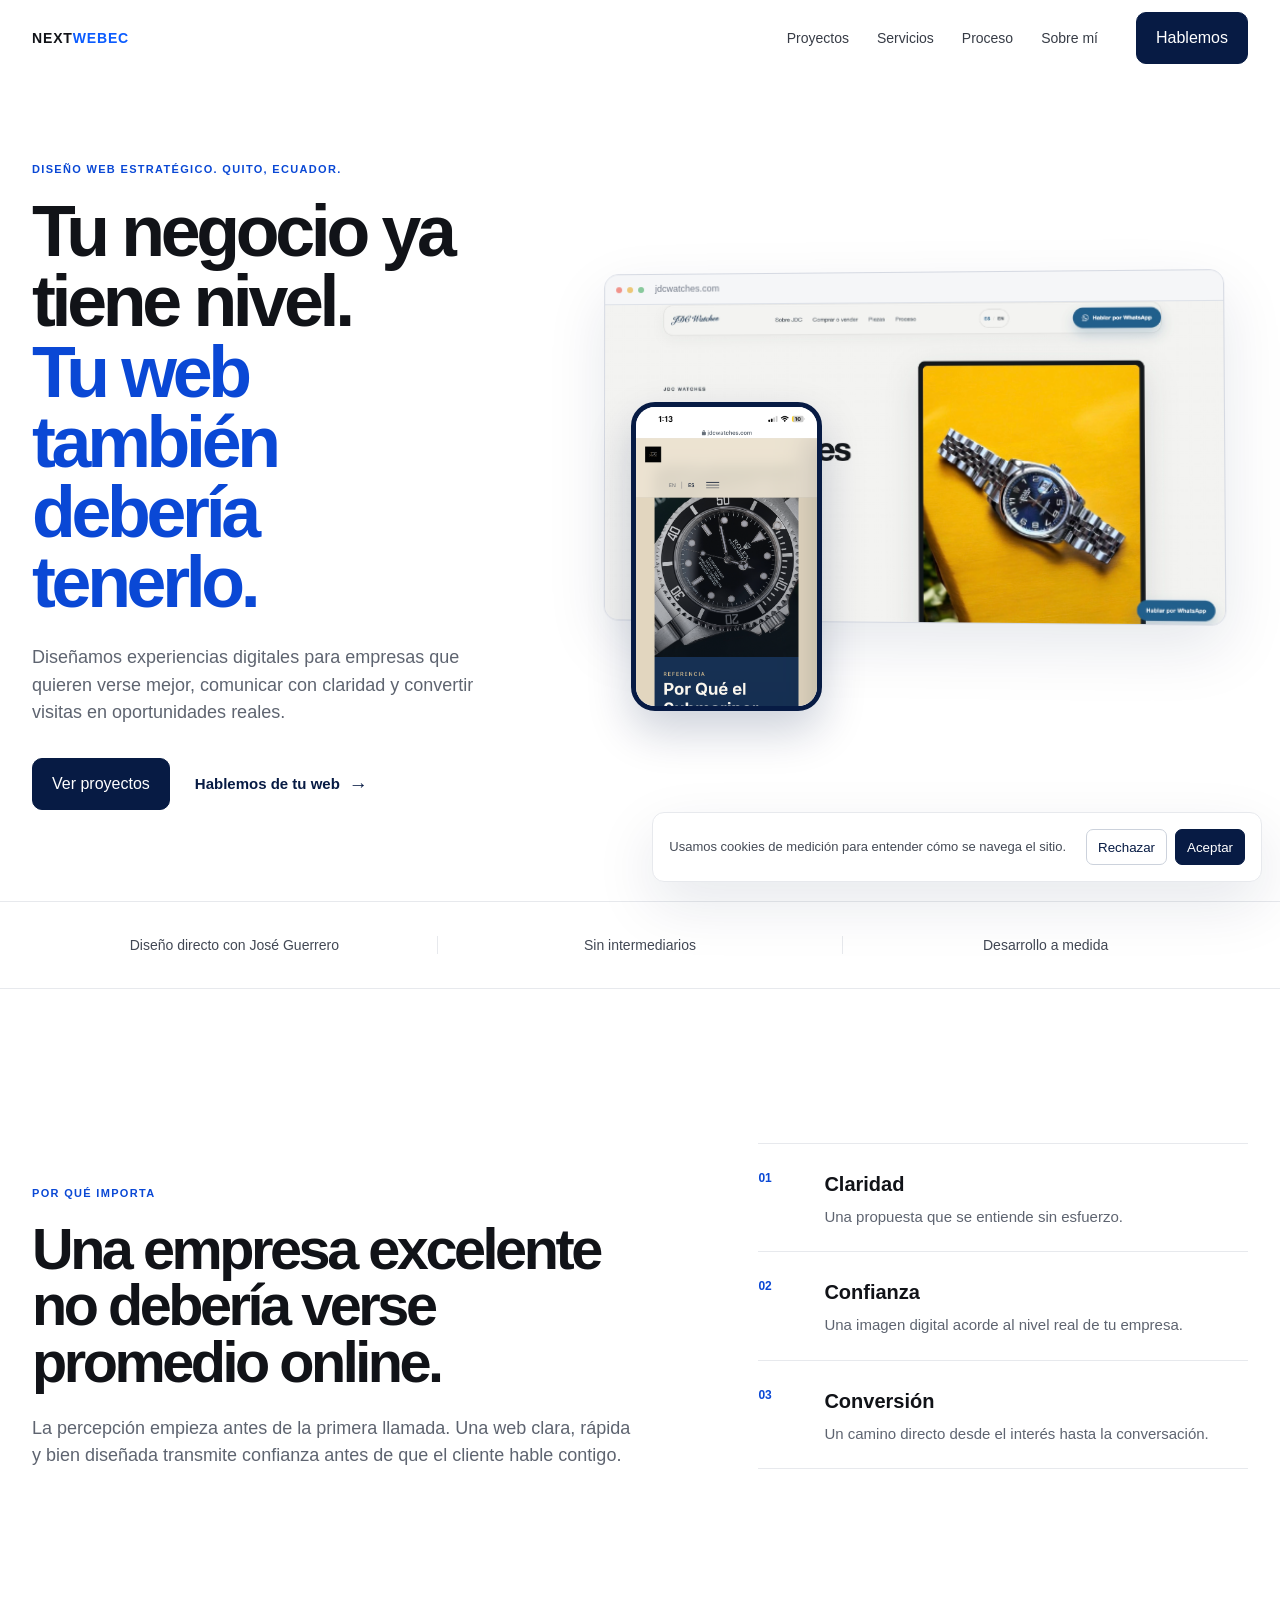
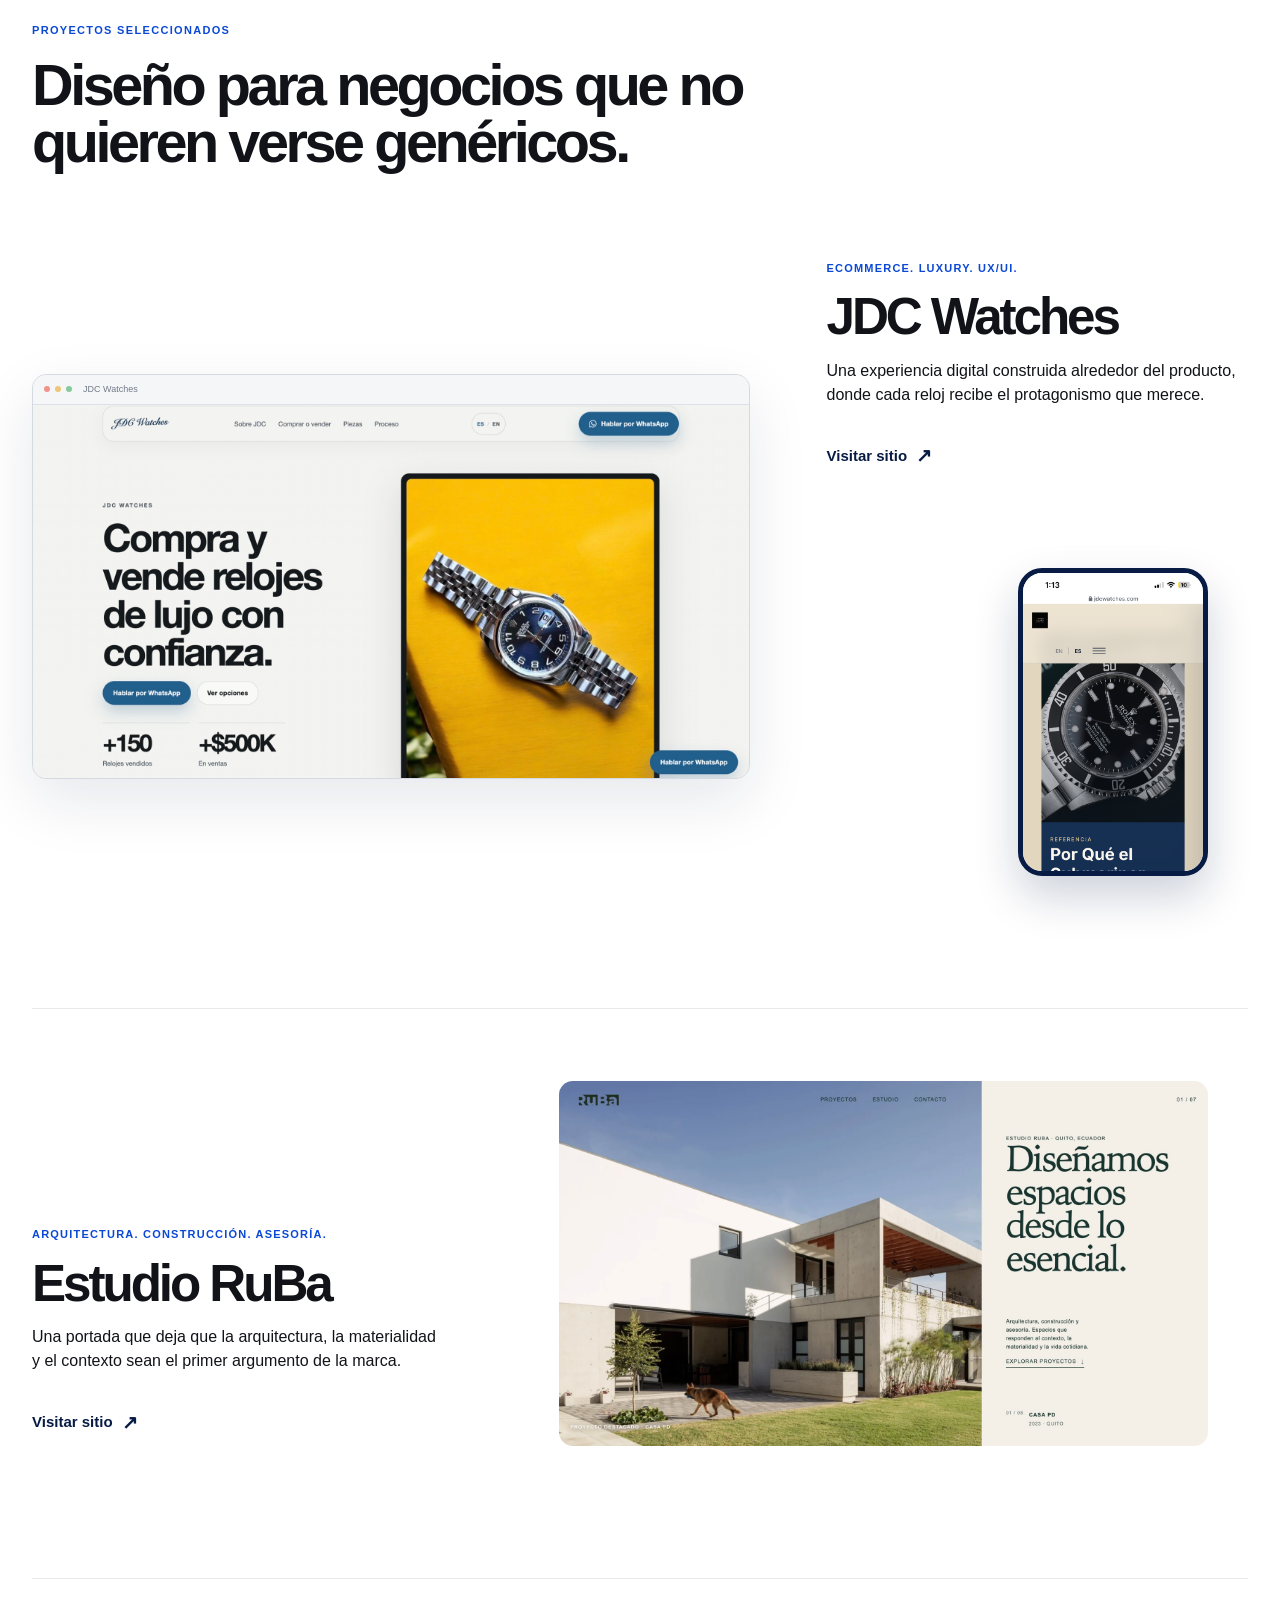
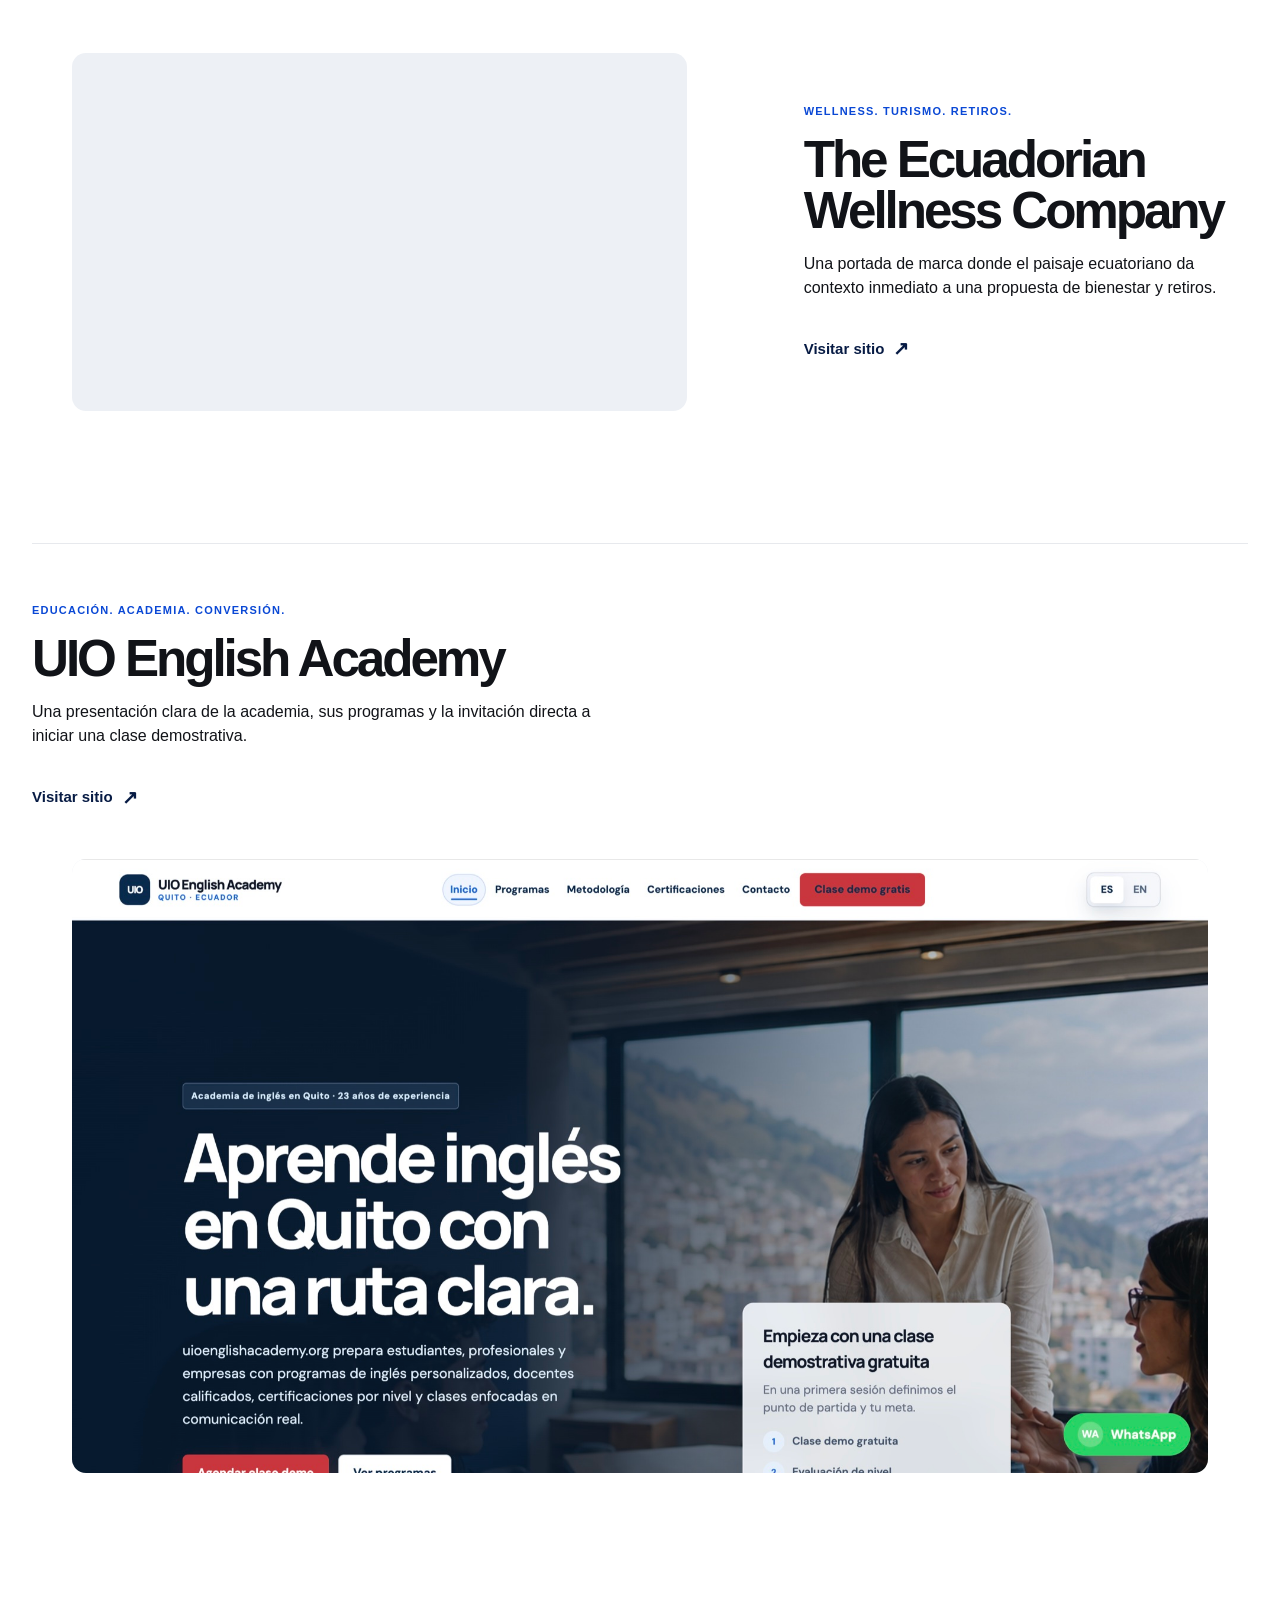
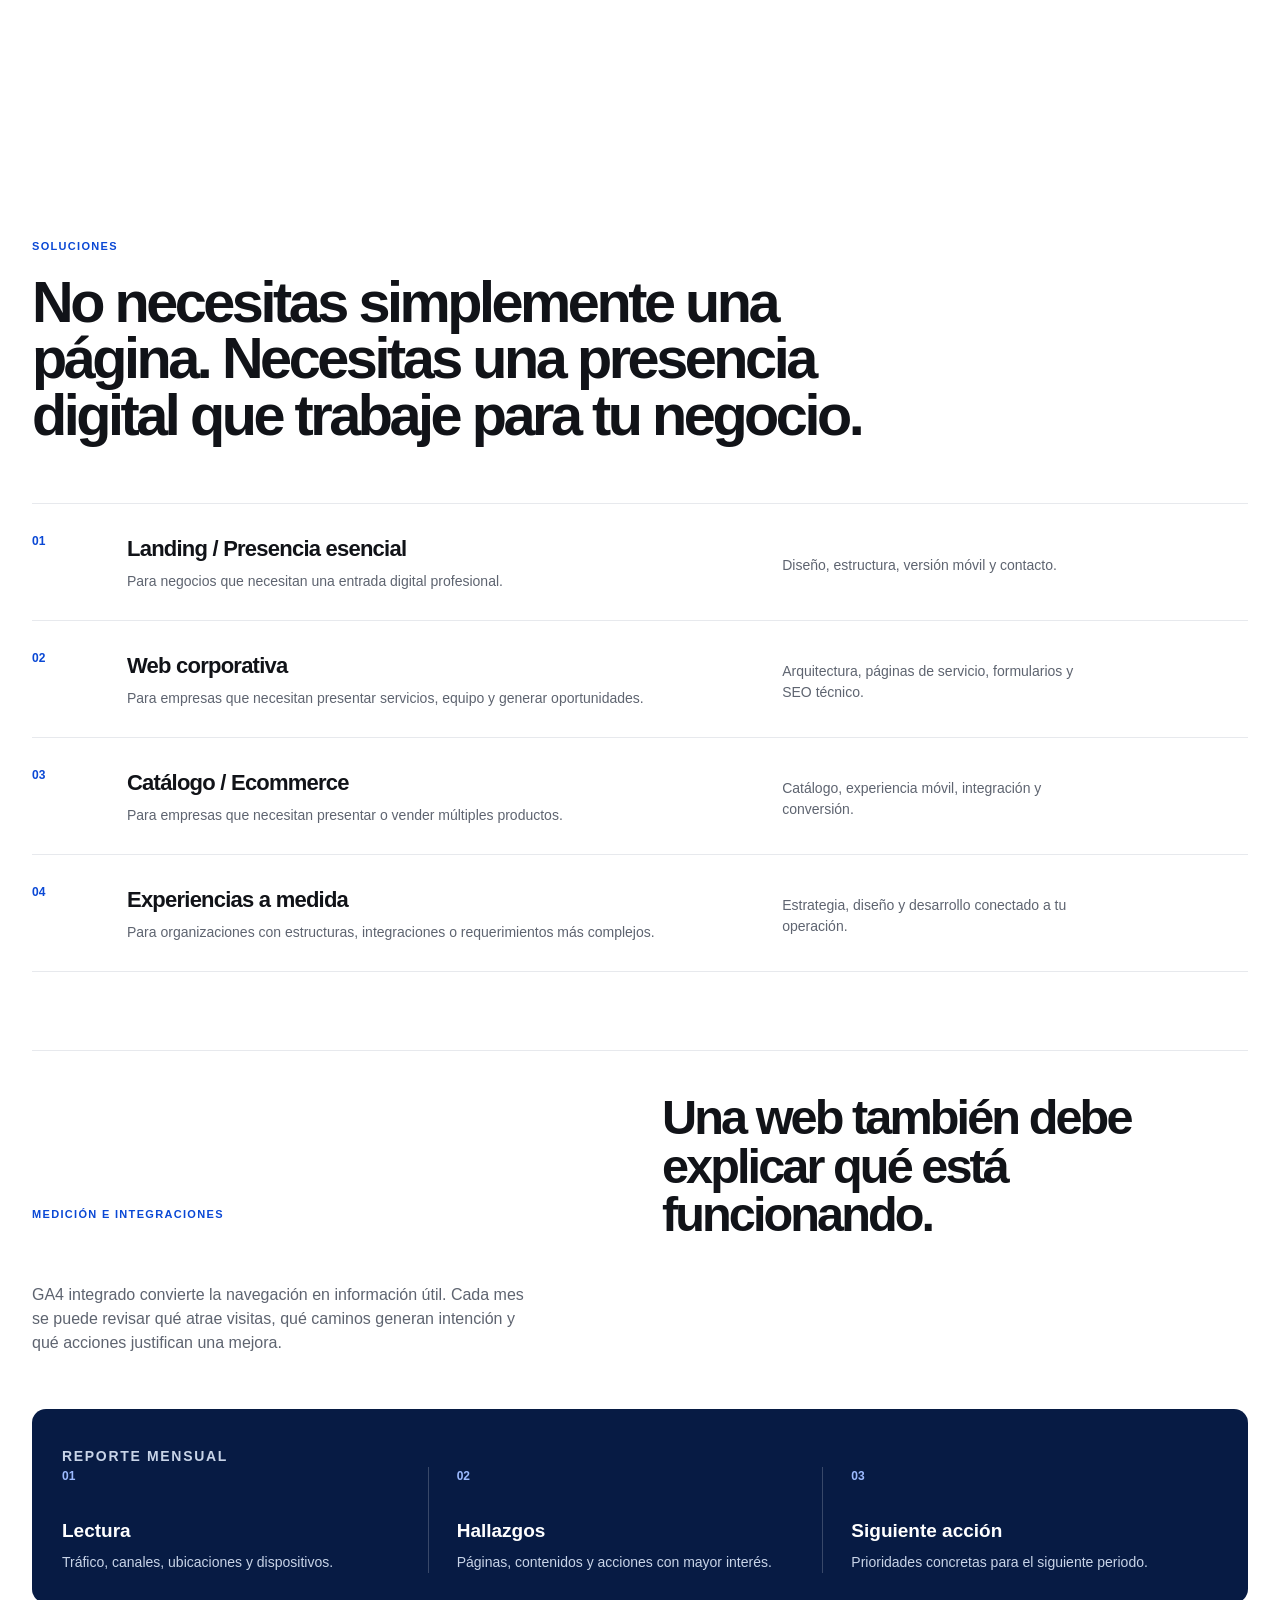
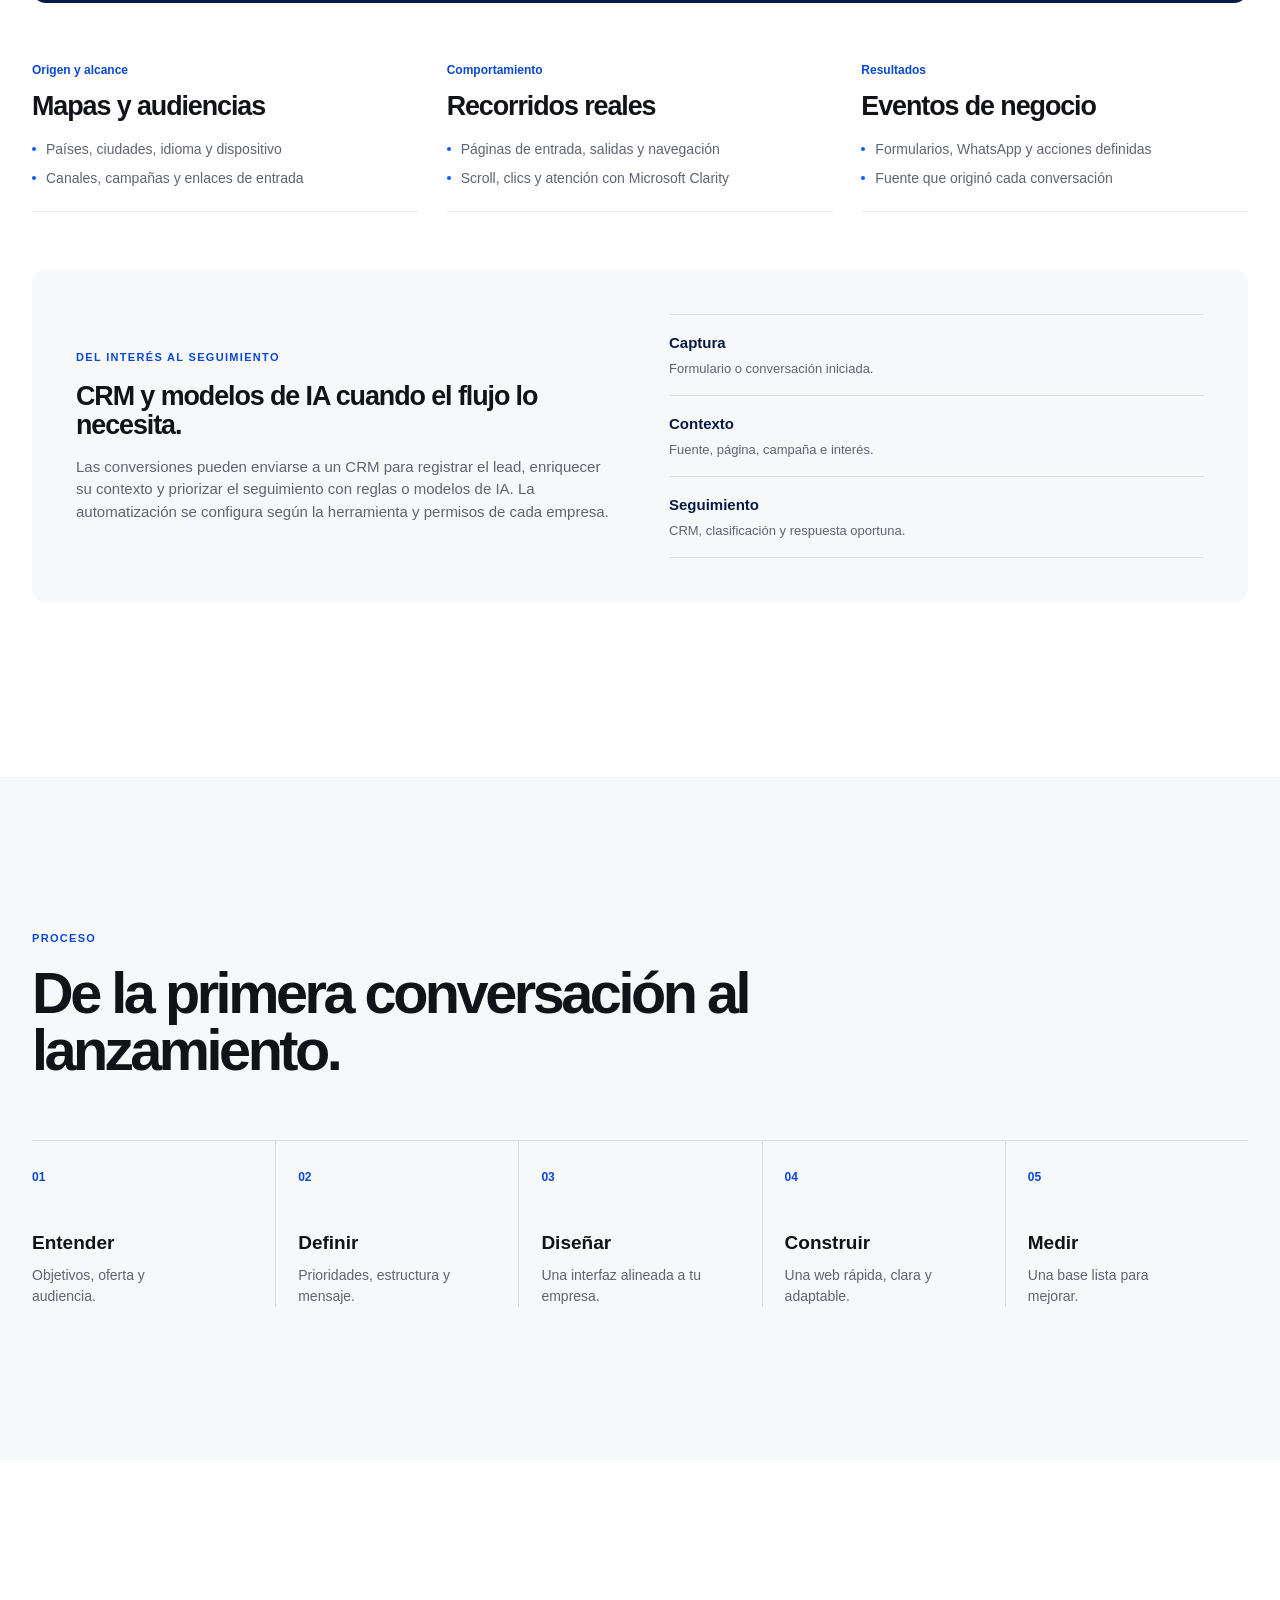
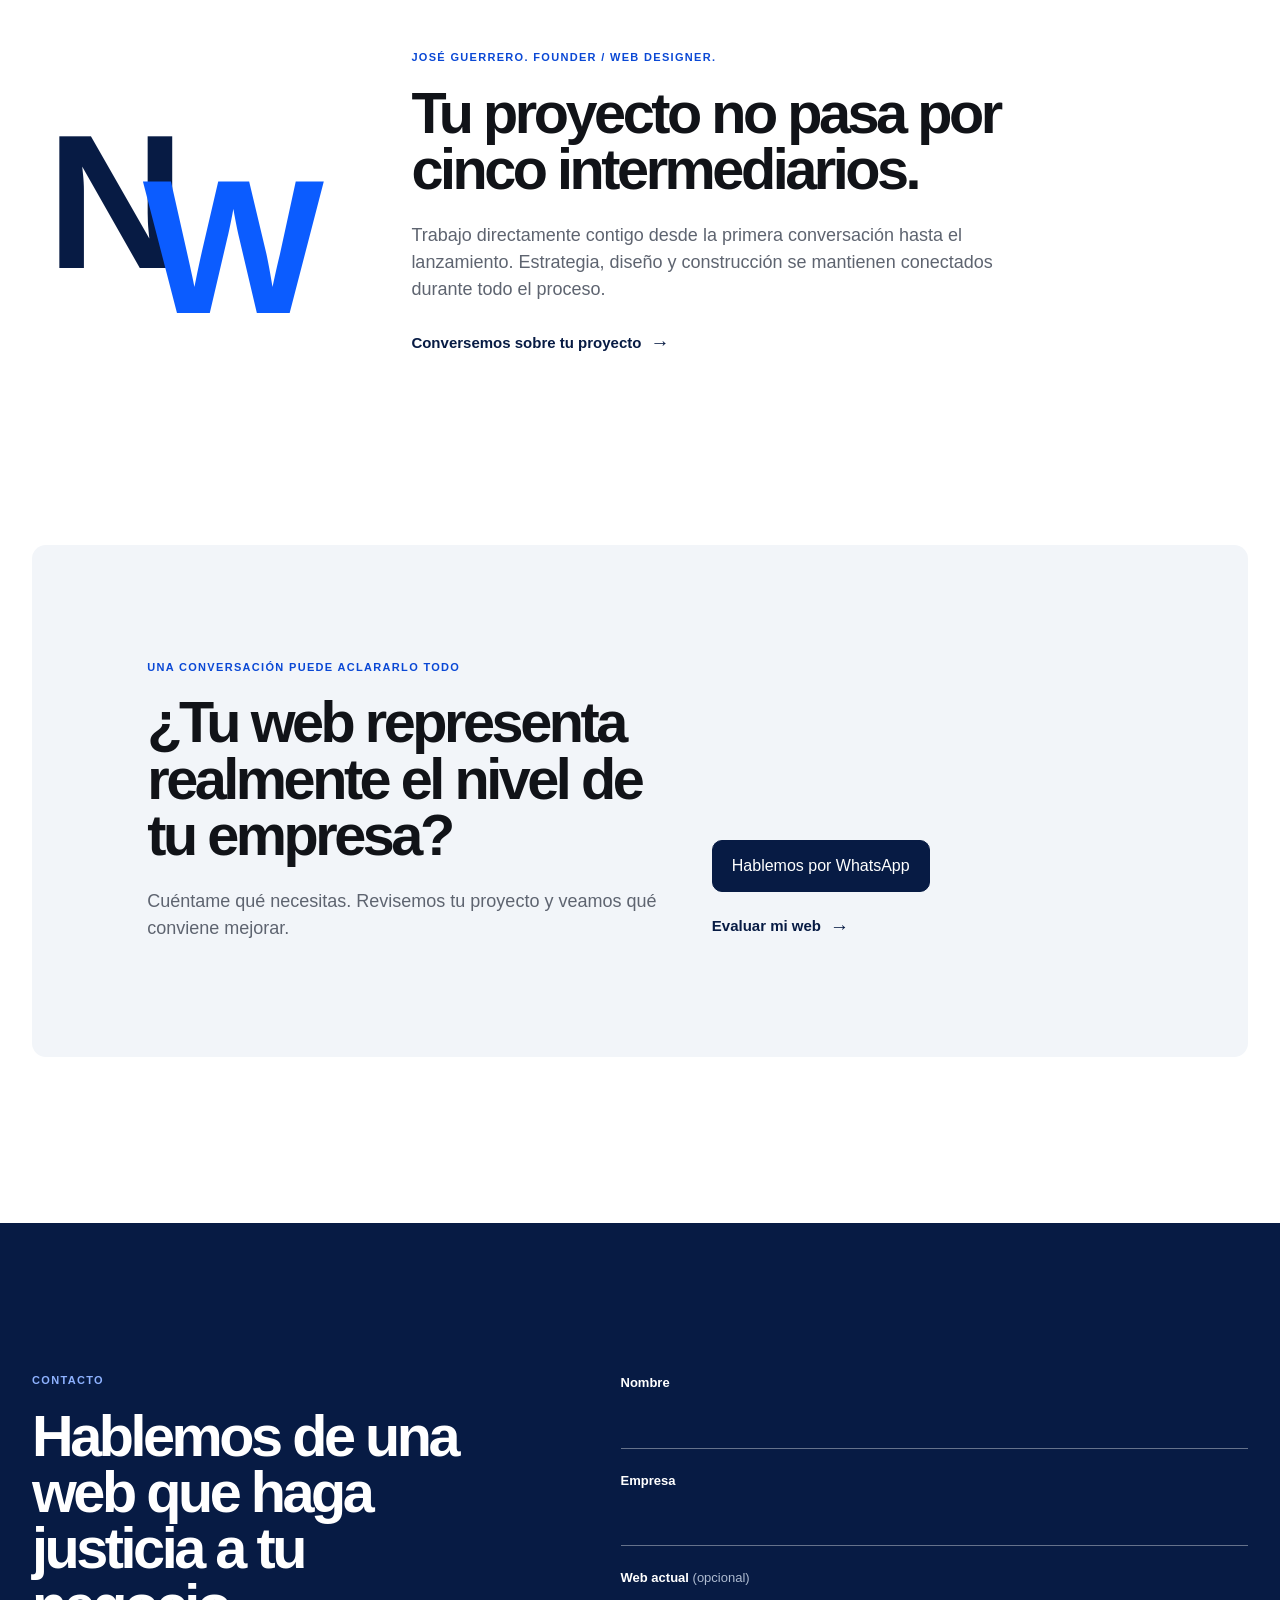
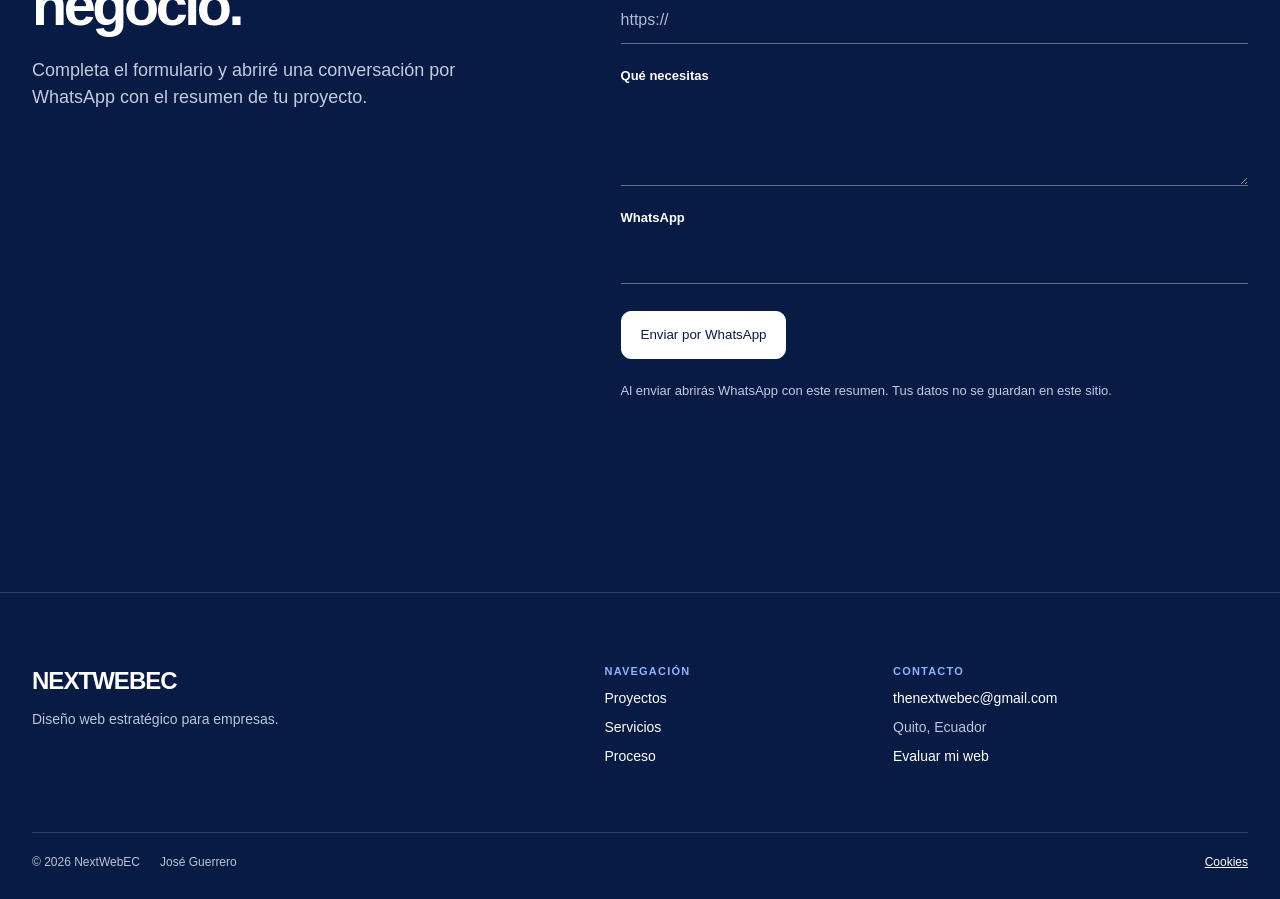
==== commit 102f6ae2: "Expand analytics reporting section" ====
--- a/index.html
+++ b/index.html
@@ -103,8 +103,16 @@
         <article><span>03</span><div><h3>Catálogo / Ecommerce</h3><p>Para empresas que necesitan presentar o vender múltiples productos.</p></div><p class="deliverable">Catálogo, experiencia móvil, integración y conversión.</p></article>
         <article><span>04</span><div><h3>Experiencias a medida</h3><p>Para organizaciones con estructuras, integraciones o requerimientos más complejos.</p></div><p class="deliverable">Estrategia, diseño y desarrollo conectado a tu operación.</p></article>
       </div>
-      <div class="capabilities reveal" aria-label="Capacidades"><span>UX / UI</span><span>Responsive design</span><span>Copy structure</span><span>Technical SEO</span><span>GA4</span><span>Microsoft Clarity</span><span>Reportes de rendimiento</span><span>WhatsApp conversion</span><span>Forms</span><span>Catalogues</span><span>Integrations</span><span>Performance</span><span>Continuous support</span></div>
-      <div class="measurement-note reveal"><div><h3>El lanzamiento también se mide.</h3><p>Una web no termina al publicarse. Configuramos GA4 y Microsoft Clarity para entender qué páginas atraen atención, qué acciones generan conversaciones y dónde conviene mejorar.</p></div><div class="measurement-points"><span>Configuración GA4</span><span>Microsoft Clarity</span><span>Reportes de rendimiento</span></div></div>
+      <section class="measurement-system reveal" aria-labelledby="measurement-title">
+        <div class="measurement-intro"><p class="measurement-label">Medición e integraciones</p><h3 id="measurement-title">Una web también debe explicar qué está funcionando.</h3><p>GA4 integrado convierte la navegación en información útil. Cada mes se puede revisar qué atrae visitas, qué caminos generan intención y qué acciones justifican una mejora.</p></div>
+        <div class="monthly-report"><p class="monthly-label">Reporte mensual</p><ol><li><span>01</span><strong>Lectura</strong><p>Tráfico, canales, ubicaciones y dispositivos.</p></li><li><span>02</span><strong>Hallazgos</strong><p>Páginas, contenidos y acciones con mayor interés.</p></li><li><span>03</span><strong>Siguiente acción</strong><p>Prioridades concretas para el siguiente periodo.</p></li></ol></div>
+        <div class="signals-grid">
+          <article><p>Origen y alcance</p><h4>Mapas y audiencias</h4><ul><li>Países, ciudades, idioma y dispositivo</li><li>Canales, campañas y enlaces de entrada</li></ul></article>
+          <article><p>Comportamiento</p><h4>Recorridos reales</h4><ul><li>Páginas de entrada, salidas y navegación</li><li>Scroll, clics y atención con Microsoft Clarity</li></ul></article>
+          <article><p>Resultados</p><h4>Eventos de negocio</h4><ul><li>Formularios, WhatsApp y acciones definidas</li><li>Fuente que originó cada conversación</li></ul></article>
+        </div>
+        <div class="lead-automation"><div><p class="measurement-label">Del interés al seguimiento</p><h4>CRM y modelos de IA cuando el flujo lo necesita.</h4><p>Las conversiones pueden enviarse a un CRM para registrar el lead, enriquecer su contexto y priorizar el seguimiento con reglas o modelos de IA. La automatización se configura según la herramienta y permisos de cada empresa.</p></div><ol><li><span>Captura</span><p>Formulario o conversación iniciada.</p></li><li><span>Contexto</span><p>Fuente, página, campaña e interés.</p></li><li><span>Seguimiento</span><p>CRM, clasificación y respuesta oportuna.</p></li></ol></div>
+      </section>
     </section>
     <section class="process-section" id="proceso"><div class="shell"><div class="section-heading process-heading reveal"><p class="eyebrow">Proceso</p><h2>De la primera conversación al lanzamiento.</h2></div><ol class="process-list reveal"><li><span>01</span><h3>Entender</h3><p>Objetivos, oferta y audiencia.</p></li><li><span>02</span><h3>Definir</h3><p>Prioridades, estructura y mensaje.</p></li><li><span>03</span><h3>Diseñar</h3><p>Una interfaz alineada a tu empresa.</p></li><li><span>04</span><h3>Construir</h3><p>Una web rápida, clara y adaptable.</p></li><li><span>05</span><h3>Medir</h3><p>Una base lista para mejorar.</p></li></ol></div></section>
     <section class="about shell" id="sobre-mi"><div class="about-mark reveal" aria-hidden="true">N<span>W</span></div><div class="about-copy reveal"><p class="eyebrow">José Guerrero. Founder / Web Designer.</p><h2>Tu proyecto no pasa por cinco intermediarios.</h2><p>Trabajo directamente contigo desde la primera conversación hasta el lanzamiento. Estrategia, diseño y construcción se mantienen conectados durante todo el proceso.</p><a class="text-link" href="#contacto">Conversemos sobre tu proyecto <span aria-hidden="true">→</span></a></div></section>
--- a/styles.css
+++ b/styles.css
@@ -1,6 +1,6 @@
 :root{--navy:#071b44;--blue:#0b5cff;--blue-deep:#0a48d5;--ink:#111318;--muted:#5e6470;--line:#e7e9ed;--soft:#f7f8fa;--white:#fff;--container:1280px;--radius:14px;--ease:cubic-bezier(.22,1,.36,1);--shadow:0 22px 60px rgba(7,27,68,.1)}
+.measurement-system{margin-top:78px;padding-top:42px;border-top:1px solid var(--line)}.measurement-intro{display:grid;grid-template-columns:1fr 1fr;gap:44px;align-items:end}.measurement-label,.monthly-label{margin:0 0 16px;color:var(--blue-deep);font-size:11px;font-weight:750;letter-spacing:.12em;text-transform:uppercase}.measurement-intro h3{max-width:620px;margin:0;font-size:clamp(2.05rem,3.8vw,3.65rem);font-weight:570;letter-spacing:-.06em;line-height:1}.measurement-intro>p:last-child{max-width:510px;margin:0;color:var(--muted);font-size:16px}.monthly-report{margin-top:54px;padding:30px;background:var(--navy);border-radius:var(--radius);color:#fff}.monthly-label{color:#9dbbff}.monthly-report ol{display:grid;grid-template-columns:repeat(3,1fr);gap:28px;margin:0;padding:0;list-style:none}.monthly-report li{padding-right:18px;border-right:1px solid rgba(255,255,255,.2)}.monthly-report li:last-child{border-right:0}.monthly-report li>span{display:block;margin-bottom:32px;color:#9dbbff;font-size:12px;font-weight:700}.monthly-report strong{display:block;font-size:19px;font-weight:600}.monthly-report p{margin:7px 0 0;color:#c8d4e8;font-size:14px}.signals-grid{display:grid;grid-template-columns:repeat(3,1fr);gap:28px;margin-top:58px}.signals-grid article{padding:0 0 22px;border-bottom:1px solid var(--line)}.signals-grid article>p{margin:0 0 13px;color:var(--blue-deep);font-size:12px;font-weight:700}.signals-grid h4,.lead-automation h4{margin:0;font-size:clamp(1.35rem,2.1vw,1.75rem);font-weight:600;letter-spacing:-.04em;line-height:1.08}.signals-grid ul{display:grid;gap:8px;margin:18px 0 0;padding:0;list-style:none;color:var(--muted);font-size:14px}.signals-grid li{padding-left:14px;position:relative}.signals-grid li:before{position:absolute;top:.56em;left:0;width:4px;height:4px;border-radius:50%;background:var(--blue);content:""}.lead-automation{display:grid;grid-template-columns:1fr 1fr;gap:58px;align-items:center;margin-top:58px;padding:44px;background:var(--soft);border-radius:var(--radius)}.lead-automation h4{max-width:540px}.lead-automation>div>p:last-child{max-width:580px;margin:16px 0 0;color:var(--muted);font-size:15px}.lead-automation ol{display:grid;gap:0;margin:0;padding:0;list-style:none}.lead-automation li{padding:17px 0;border-top:1px solid #d8dee7}.lead-automation li:last-child{border-bottom:1px solid #d8dee7}.lead-automation span{display:block;color:var(--navy);font-size:15px;font-weight:650}.lead-automation li p{margin:4px 0 0;color:var(--muted);font-size:13px}@media(max-width:900px){.measurement-intro,.lead-automation{grid-template-columns:1fr;gap:30px}.measurement-intro>p:last-child{max-width:620px}.lead-automation{gap:38px}}@media(max-width:680px){.measurement-system{margin-top:55px;padding-top:30px}.measurement-intro{gap:20px}.measurement-intro h3{font-size:clamp(2rem,10vw,2.8rem)}.monthly-report{margin-top:38px;padding:24px}.monthly-report ol{grid-template-columns:1fr;gap:0}.monthly-report li{display:grid;grid-template-columns:43px 1fr;column-gap:10px;padding:18px 0;border-right:0;border-bottom:1px solid rgba(255,255,255,.2)}.monthly-report li:last-child{border-bottom:0}.monthly-report li>span{grid-row:span 2;margin:4px 0 0}.monthly-report p{margin:5px 0 0}.signals-grid{grid-template-columns:1fr;gap:26px;margin-top:44px}.lead-automation{margin-top:44px;padding:29px 23px;gap:30px}}
 @media(max-width:680px){.site-header .nav{min-height:64px}.site-header .nav-menu{top:64px;padding:7px 20px 20px;gap:0;border-top:1px solid var(--line);border-bottom:1px solid var(--line);background:#fff;box-shadow:0 16px 34px rgba(7,27,68,.08)}.site-header.menu-open .nav-menu{display:flex;flex-direction:column}.site-header .nav-links{gap:0}.site-header .nav-links li{border-bottom:1px solid var(--line)}.site-header .nav-links a{display:flex;align-items:center;min-height:52px;padding:13px 0;color:var(--navy);font-size:16px;font-weight:600}.site-header .nav-links a:after{display:none}.site-header .button-nav{min-height:52px;margin-top:18px;border-radius:9px}.site-header .nav-toggle{display:inline-flex;align-items:center;justify-content:center;gap:8px;width:auto;height:40px;padding:0 10px;border:1px solid var(--line);border-radius:9px;background:var(--white);cursor:pointer}.site-header .nav-toggle>span.nav-toggle-label{display:inline;width:auto;height:auto;background:transparent;color:var(--navy);font-size:13px;font-weight:650;line-height:1}.site-header .nav-toggle>span.nav-toggle-line{display:block;width:16px;height:1.5px;background:var(--navy);transition:transform .2s var(--ease)}.site-header.menu-open .nav-toggle>span.nav-toggle-line:nth-child(3){transform:translateY(3px) rotate(45deg)}.site-header.menu-open .nav-toggle>span.nav-toggle-line:nth-child(4){transform:translateY(-3px) rotate(-45deg)}}
-.measurement-note{display:grid;grid-template-columns:1.05fr .95fr;gap:44px;align-items:end;margin-top:82px;padding:42px 0 0;border-top:1px solid var(--line)}.measurement-note h3{max-width:560px;margin:0;font-size:clamp(1.85rem,3.3vw,3.1rem);font-weight:570;letter-spacing:-.055em;line-height:1}.measurement-note p{max-width:600px;margin:17px 0 0;color:var(--muted);font-size:16px}.measurement-points{display:grid;gap:0}.measurement-points span{padding:14px 0;border-bottom:1px solid var(--line);color:var(--navy);font-size:14px;font-weight:600}.measurement-points span:first-child{border-top:1px solid var(--line)}@media(max-width:680px){.measurement-note{grid-template-columns:1fr;gap:30px;margin-top:55px;padding-top:30px}.measurement-note p{font-size:15px}}
 .case-copy .text-link{margin-top:22px}.case-ruba{display:grid;grid-template-columns:.72fr 1.28fr;gap:clamp(34px,6vw,90px);align-items:end;padding:56px 0 92px;border-top:1px solid var(--line)}.case-ruba .case-copy{padding-bottom:28px}.case-ruba .case-visual{border-radius:var(--radius);aspect-ratio:1.78}.case-wellness{display:grid;grid-template-columns:1.22fr .78fr;gap:clamp(34px,6vw,90px);align-items:center;padding:58px 0 92px;border-top:1px solid var(--line)}.case-wellness .case-visual{border-radius:var(--radius);aspect-ratio:1.72}.case-uio{display:grid;grid-template-columns:1fr;gap:34px;padding:58px 0 0;border-top:1px solid var(--line)}.case-uio .case-copy{max-width:580px}.case-uio .case-visual{border-radius:var(--radius);aspect-ratio:1.85}.case-uio .case-visual img{object-position:center top}@media(max-width:680px){.case-ruba,.case-wellness,.case-uio{display:flex;flex-direction:column;gap:27px;padding:35px 0 54px}.case-ruba .case-copy,.case-wellness .case-copy,.case-uio .case-copy{order:1;padding:0}.case-ruba .case-visual,.case-wellness .case-visual,.case-uio .case-visual{order:0;width:100%;border-radius:11px}.case-uio .case-copy{max-width:none}}
 *{box-sizing:border-box}html{scroll-behavior:smooth;background:var(--white)}body{margin:0;background:var(--white);color:var(--ink);font-family:Inter,Manrope,"Helvetica Neue",Helvetica,Arial,sans-serif;font-size:16px;line-height:1.5;-webkit-font-smoothing:antialiased;overflow-x:hidden}a{color:inherit}img{display:block;max-width:100%;height:auto}.shell{width:min(var(--container),calc(100% - 64px));margin-inline:auto}.sr-only{position:absolute;width:1px;height:1px;padding:0;margin:-1px;overflow:hidden;clip:rect(0,0,0,0);white-space:nowrap;border:0}.skip-link{position:fixed;left:16px;top:-60px;z-index:100;background:var(--navy);color:#fff;padding:12px 16px;text-decoration:none}.skip-link:focus{top:16px}.site-header{position:sticky;top:0;z-index:20;background:rgba(255,255,255,.86);border-bottom:1px solid transparent;backdrop-filter:blur(16px);transition:border-color .24s var(--ease)}.site-header:focus-within,.site-header:hover{border-color:var(--line)}.nav{min-height:76px;display:flex;align-items:center;justify-content:space-between;gap:30px}.wordmark,.footer-mark{font-size:14px;font-weight:800;letter-spacing:.06em;text-decoration:none}.wordmark span{color:var(--blue)}.nav-menu{display:flex;align-items:center;gap:38px}.nav-links{display:flex;align-items:center;gap:28px;margin:0;padding:0;list-style:none}.nav-links a{position:relative;color:#373c46;font-size:14px;text-decoration:none}.nav-links a:after,.text-link:after{position:absolute;right:0;bottom:-5px;left:0;height:1px;background:currentColor;content:"";transform:scaleX(0);transform-origin:right;transition:transform .24s var(--ease)}.nav-links a:hover:after,.nav-links a:focus-visible:after,.text-link:hover:after,.text-link:focus-visible:after{transform:scaleX(1);transform-origin:left}.button{display:inline-flex;align-items:center;justify-content:center;min-height:48px;padding:13px 19px;border:1px solid var(--navy);border-radius:10px;background:var(--navy);color:#fff;font:600 14px/1 inherit;text-align:center;text-decoration:none;white-space:nowrap;transition:background .22s var(--ease),transform .22s var(--ease),border-color .22s var(--ease)}.button:hover{border-color:#0b2a62;background:#0b2a62;transform:translateY(-2px)}.button:active{transform:translateY(0) scale(.98)}.button:focus-visible,.nav-toggle:focus-visible,input:focus-visible,textarea:focus-visible,.cookie-settings:focus-visible{outline:3px solid rgba(11,92,255,.35);outline-offset:3px}.text-link{position:relative;display:inline-flex;gap:9px;align-items:center;color:var(--navy);font-size:15px;font-weight:650;text-decoration:none}.text-link span{font-size:19px;line-height:.8;transition:transform .22s var(--ease)}.text-link:hover span{transform:translateX(4px)}.nav-toggle{display:none}.hero{display:grid;grid-template-columns:minmax(0,.82fr) minmax(500px,1.18fr);gap:clamp(48px,8vw,118px);align-items:center;min-height:calc(100dvh - 76px);padding:58px 0 64px}.eyebrow{margin:0 0 19px;color:var(--blue-deep);font-size:11px;font-weight:750;letter-spacing:.12em;line-height:1.4;text-transform:uppercase}.hero h1,.section-heading h2,.why h2,.about h2,.conversion h2,.contact-copy h2{margin:0;letter-spacing:-.06em;line-height:.98}.hero h1{max-width:660px;font-size:clamp(3.7rem,5.6vw,5.25rem);font-weight:600}.hero h1 span{display:block;color:var(--blue-deep)}.hero-summary{max-width:590px;margin:26px 0 0;color:var(--muted);font-size:18px;line-height:1.55}.hero-actions{display:flex;align-items:center;gap:25px;flex-wrap:wrap;margin-top:31px}.hero-showcase{position:relative;min-height:482px;padding:13px 0 26px}.browser-frame{position:relative;overflow:hidden;border:1px solid #d5d9e2;border-radius:var(--radius);background:#edf0f5;box-shadow:var(--shadow)}.browser-bar{display:flex;align-items:center;gap:5px;height:30px;padding:0 11px;border-bottom:1px solid #dde1e8;background:#f5f6f8}.browser-bar i{width:6px;height:6px;border-radius:50%;background:#c4c9d3}.browser-bar i:first-child{background:#f1938b}.browser-bar i:nth-child(2){background:#edc777}.browser-bar i:nth-child(3){background:#88c99c}.browser-bar span{margin-left:6px;color:#737b89;font-size:9px}.browser-frame>img{width:100%;aspect-ratio:1.92;object-fit:cover;object-position:center}.hero-showcase>.browser-frame{width:92%;margin-left:auto;transform:perspective(1400px) rotateY(-4deg) rotateX(1deg);transform-origin:left center}.phone-frame{overflow:hidden;border:5px solid var(--navy);border-radius:24px;background:var(--soft);box-shadow:0 20px 45px rgba(7,27,68,.2)}.phone-frame img{width:100%;height:100%;object-fit:cover;object-position:top}.hero-showcase>.phone-frame{position:absolute;bottom:0;left:0;width:29%;aspect-ratio:1170/1900}.asset-unavailable{min-height:160px;background:linear-gradient(135deg,#eef1f6,#e4e9f1)}.discipline-strip{border-top:1px solid var(--line);border-bottom:1px solid var(--line)}.discipline-items{display:grid;grid-template-columns:1fr 1px 1fr 1px 1fr;align-items:center;min-height:86px}.discipline-items p{margin:0;color:#424854;font-size:14px;text-align:center}.discipline-items span{height:18px;background:var(--line)}.why{display:grid;grid-template-columns:1.1fr .9fr;gap:clamp(54px,10vw,160px);align-items:end;padding:clamp(100px,12vw,160px) 0}.why-intro{max-width:735px}.why h2,.section-heading h2,.about h2,.conversion h2,.contact-copy h2{font-size:clamp(2.55rem,4.5vw,4.45rem);font-weight:560}.why-intro>p:last-child{max-width:610px;margin:25px 0 0;color:var(--muted);font-size:18px}.principles{display:grid;gap:0}.principles article{display:grid;grid-template-columns:54px 1fr;column-gap:12px;padding:25px 0 23px;border-top:1px solid var(--line)}.principles article:last-child{border-bottom:1px solid var(--line)}.principles span,.service-list>article>span,.process-list span{color:var(--blue-deep);font-size:12px;font-weight:700}.principles h3{margin:0;font-size:20px;font-weight:600}.principles p{grid-column:2;margin:7px 0 0;color:var(--muted);font-size:15px}.projects-section{padding:0 0 clamp(110px,14vw,175px)}.section-heading{max-width:825px;margin-bottom:60px}.case-study{position:relative;margin-top:24px}.case-copy{color:var(--ink)}.case-type{margin:0 0 16px;color:var(--blue-deep);font-size:11px;font-weight:750;letter-spacing:.11em;text-transform:uppercase}.case-copy h3{margin:0;font-size:clamp(2.2rem,4vw,4.15rem);font-weight:570;letter-spacing:-.06em;line-height:.98}.case-copy>p:last-child{max-width:470px;margin:17px 0 0;color:var(--muted);font-size:16px}.case-visual{overflow:hidden;background:#edf0f5}.case-visual>img{width:100%;height:100%;object-fit:cover;transition:transform .6s var(--ease)}.case-study:hover .case-visual>img{transform:scale(1.018)}.case-jdc{display:grid;grid-template-columns:1.26fr .74fr;align-items:center;gap:clamp(36px,6vw,86px);padding:30px 0 92px}.case-jdc .case-visual{grid-column:1;grid-row:1 / span 2}.case-jdc .case-copy{grid-column:2;grid-row:1}.case-jdc .case-phone{grid-column:2;grid-row:2;justify-self:end;width:45%;aspect-ratio:1170/1900;margin-top:24px}.case-oro{display:grid;grid-template-columns:.72fr 1.28fr;gap:clamp(34px,6vw,90px);align-items:end;padding:56px 0 92px;border-top:1px solid var(--line)}.case-oro .case-copy{padding-bottom:28px}.case-oro .case-visual{border-radius:var(--radius);aspect-ratio:1.78}.case-auto{display:grid;grid-template-columns:1.22fr .78fr;gap:clamp(34px,6vw,90px);align-items:center;padding:58px 0 0;border-top:1px solid var(--line)}.case-auto .case-visual{border-radius:var(--radius);aspect-ratio:1.72}.services-section{padding:clamp(110px,14vw,175px) 0}.services-heading{max-width:930px}.service-list{border-top:1px solid var(--line)}.service-list>article{display:grid;grid-template-columns:70px minmax(260px,1.15fr) minmax(220px,.85fr);gap:25px;padding:28px 0;border-bottom:1px solid var(--line);transition:padding .3s var(--ease)}.service-list>article:hover{padding-left:12px}.service-list h3{margin:0;font-size:22px;font-weight:600;letter-spacing:-.035em}.service-list div>p,.deliverable{margin:6px 0 0;color:var(--muted);font-size:14px}.deliverable{align-self:center;max-width:310px}.capabilities{display:flex;gap:9px;flex-wrap:wrap;margin-top:50px}.capabilities span{padding:8px 11px;border:1px solid var(--line);border-radius:8px;color:#4f5662;font-size:13px}.process-section{padding:clamp(100px,12vw,155px) 0;background:var(--soft)}.process-heading{margin-bottom:62px}.process-list{display:grid;grid-template-columns:repeat(5,1fr);gap:0;margin:0;padding:0;list-style:none;border-top:1px solid #d8dde5}.process-list li{position:relative;padding:27px 22px 0 0}.process-list li:not(:first-child){padding-left:22px;border-left:1px solid #d8dde5}.process-list span{display:block;margin-bottom:43px}.process-list h3{margin:0;font-size:19px;font-weight:600}.process-list p{max-width:165px;margin:7px 0 0;color:var(--muted);font-size:14px}.about{display:grid;grid-template-columns:.48fr 1.52fr;gap:clamp(44px,9vw,150px);align-items:center;padding:clamp(120px,15vw,190px) 0}.about-mark{display:flex;align-items:center;justify-content:center;min-height:280px;color:var(--navy);font-size:clamp(7rem,15vw,13rem);font-weight:650;letter-spacing:-.22em;line-height:.7}.about-mark span{position:relative;top:45px;color:var(--blue)}.about-copy{max-width:730px}.about-copy>p:not(.eyebrow),.conversion-copy>p:not(.eyebrow),.contact-copy>p:not(.eyebrow){max-width:620px;margin:24px 0 0;color:var(--muted);font-size:18px}.about-copy .text-link{margin-top:29px}.conversion{display:grid;grid-template-columns:1.1fr .9fr;gap:50px;align-items:end;padding:clamp(70px,9vw,120px);background:#f2f5f9;border-radius:var(--radius)}.conversion-copy .eyebrow{color:var(--blue-deep)}.conversion-actions{display:flex;flex-direction:column;align-items:flex-start;gap:23px;padding-bottom:4px}.contact-section{margin-top:clamp(100px,13vw,170px);padding:clamp(95px,12vw,150px) 0;background:var(--navy);color:#fff}.contact-grid{display:grid;grid-template-columns:.86fr 1.14fr;gap:clamp(50px,9vw,135px)}.contact-copy .eyebrow{color:#8eb2ff}.contact-copy h2{color:#fff}.contact-copy>p:not(.eyebrow){color:#c0ccdf}.contact-form{display:grid;gap:22px}.form-field{display:grid;gap:9px}.form-field label{color:#fff;font-size:13px;font-weight:650}.form-field label span{color:#aebbd0;font-weight:400}.form-field input,.form-field textarea{width:100%;padding:11px 0;border:0;border-bottom:1px solid rgba(255,255,255,.38);border-radius:0;background:transparent;color:#fff;font:inherit}.form-field textarea{min-height:92px;resize:vertical}.form-field input::placeholder{color:#aebbd0}.form-field input:focus,.form-field textarea:focus{border-color:#8eb2ff;outline:none}.contact-form .button{justify-self:start;margin-top:5px;border-color:#fff;background:#fff;color:var(--navy)}.contact-form .button:hover{background:#dce7ff;border-color:#dce7ff}.form-note,.form-message{margin:0;color:#c0ccdf;font-size:13px}.form-message{min-height:20px;color:#a9c4ff}.site-footer{padding:70px 0 28px;background:var(--navy);border-top:1px solid rgba(255,255,255,.17);color:#fff}.footer-grid{display:grid;grid-template-columns:1.5fr .7fr 1fr;gap:40px}.footer-mark{display:block;font-size:24px;letter-spacing:-.04em}.footer-grid p{margin:10px 0 0;color:#bac6da;font-size:14px}.footer-grid>div:not(:first-child){display:grid;align-content:start;gap:8px}.footer-grid>div:not(:first-child) p{margin:0}.footer-grid a:not(.footer-mark){color:#fff;font-size:14px;text-decoration:none}.footer-grid a:not(.footer-mark):hover{text-decoration:underline}.footer-label{color:#8eb2ff!important;font-size:11px!important;font-weight:700!important;letter-spacing:.11em;text-transform:uppercase}.footer-bottom{display:flex;gap:20px;align-items:center;margin-top:65px;padding-top:20px;border-top:1px solid rgba(255,255,255,.17);color:#bac6da;font-size:12px}.footer-bottom span:nth-child(2){margin-right:auto}.cookie-settings{padding:0;border:0;background:transparent;color:#fff;font:inherit;cursor:pointer;text-decoration:underline}.cookie-banner{position:fixed;right:18px;bottom:18px;z-index:40;display:flex;align-items:center;gap:20px;max-width:620px;padding:16px;background:#fff;border:1px solid var(--line);border-radius:12px;box-shadow:var(--shadow)}.cookie-banner p{margin:0;color:#454b56;font-size:13px}.cookie-banner div{display:flex;gap:8px}.cookie-banner button{min-height:36px;padding:8px 11px;border:1px solid #ccd2dc;border-radius:7px;background:#fff;color:var(--navy);font:650 12px/1 inherit;cursor:pointer}.cookie-banner .cookie-accept{border-color:var(--navy);background:var(--navy);color:#fff}.reveal{opacity:0;transform:translateY(15px);transition:opacity .7s var(--ease),transform .7s var(--ease)}.reveal.is-visible{opacity:1;transform:none}
 @media(max-width:960px){.hero{grid-template-columns:1fr;gap:35px;min-height:auto;padding-top:72px}.hero-copy{max-width:700px}.hero-showcase{width:min(100%,780px);min-height:420px}.why,.contact-grid{grid-template-columns:1fr;gap:55px}.principles{max-width:680px}.case-jdc{grid-template-columns:1fr .7fr;gap:34px}.case-jdc .case-visual{grid-column:1 / -1;grid-row:auto}.case-jdc .case-copy{grid-column:1;grid-row:auto}.case-jdc .case-phone{grid-column:2;grid-row:auto;align-self:start;margin-top:0}.service-list>article{grid-template-columns:50px 1fr}.deliverable{grid-column:2}.process-list{grid-template-columns:repeat(3,1fr);gap:30px;border:0}.process-list li,.process-list li:not(:first-child){padding:20px 0 0;border-top:1px solid #d8dde5;border-left:0}.process-list span{margin-bottom:24px}.about{grid-template-columns:.4fr 1.6fr}.conversion{grid-template-columns:1fr;padding:55px}.footer-grid{grid-template-columns:1.3fr 1fr}}
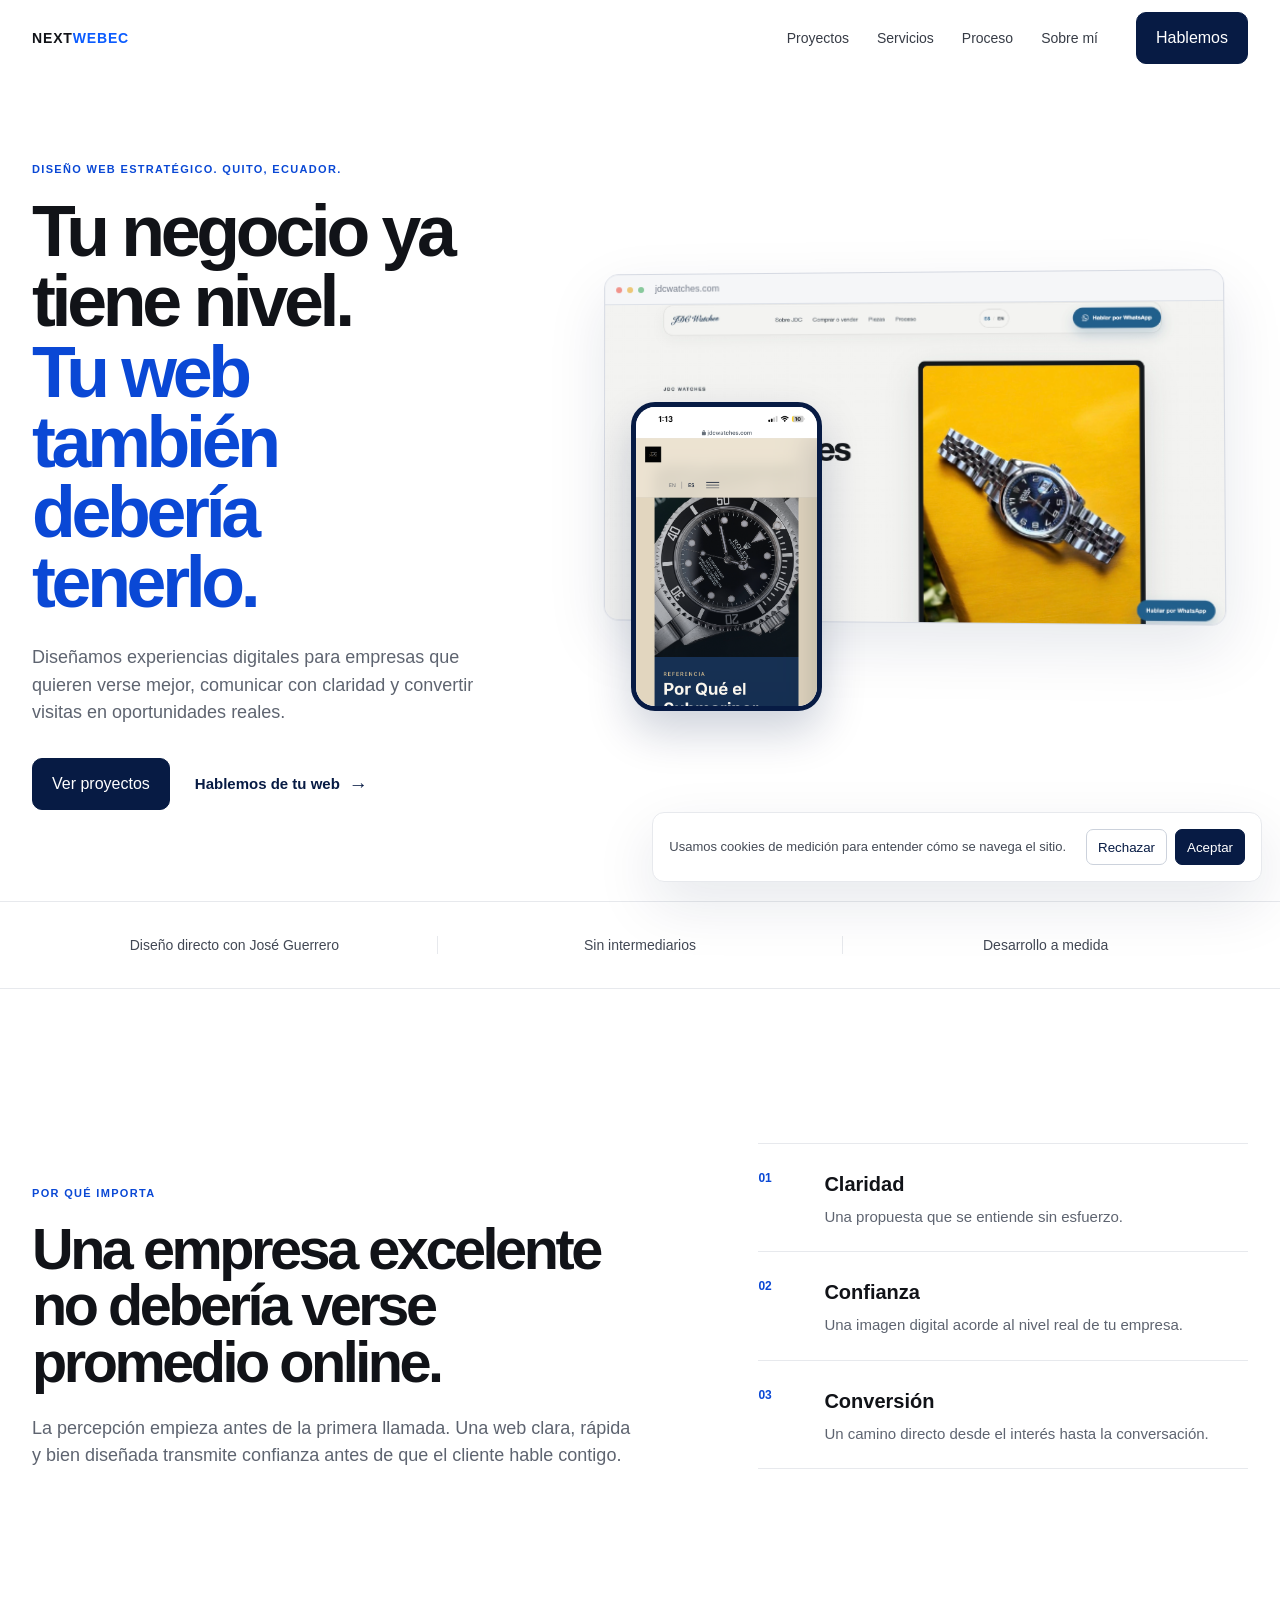
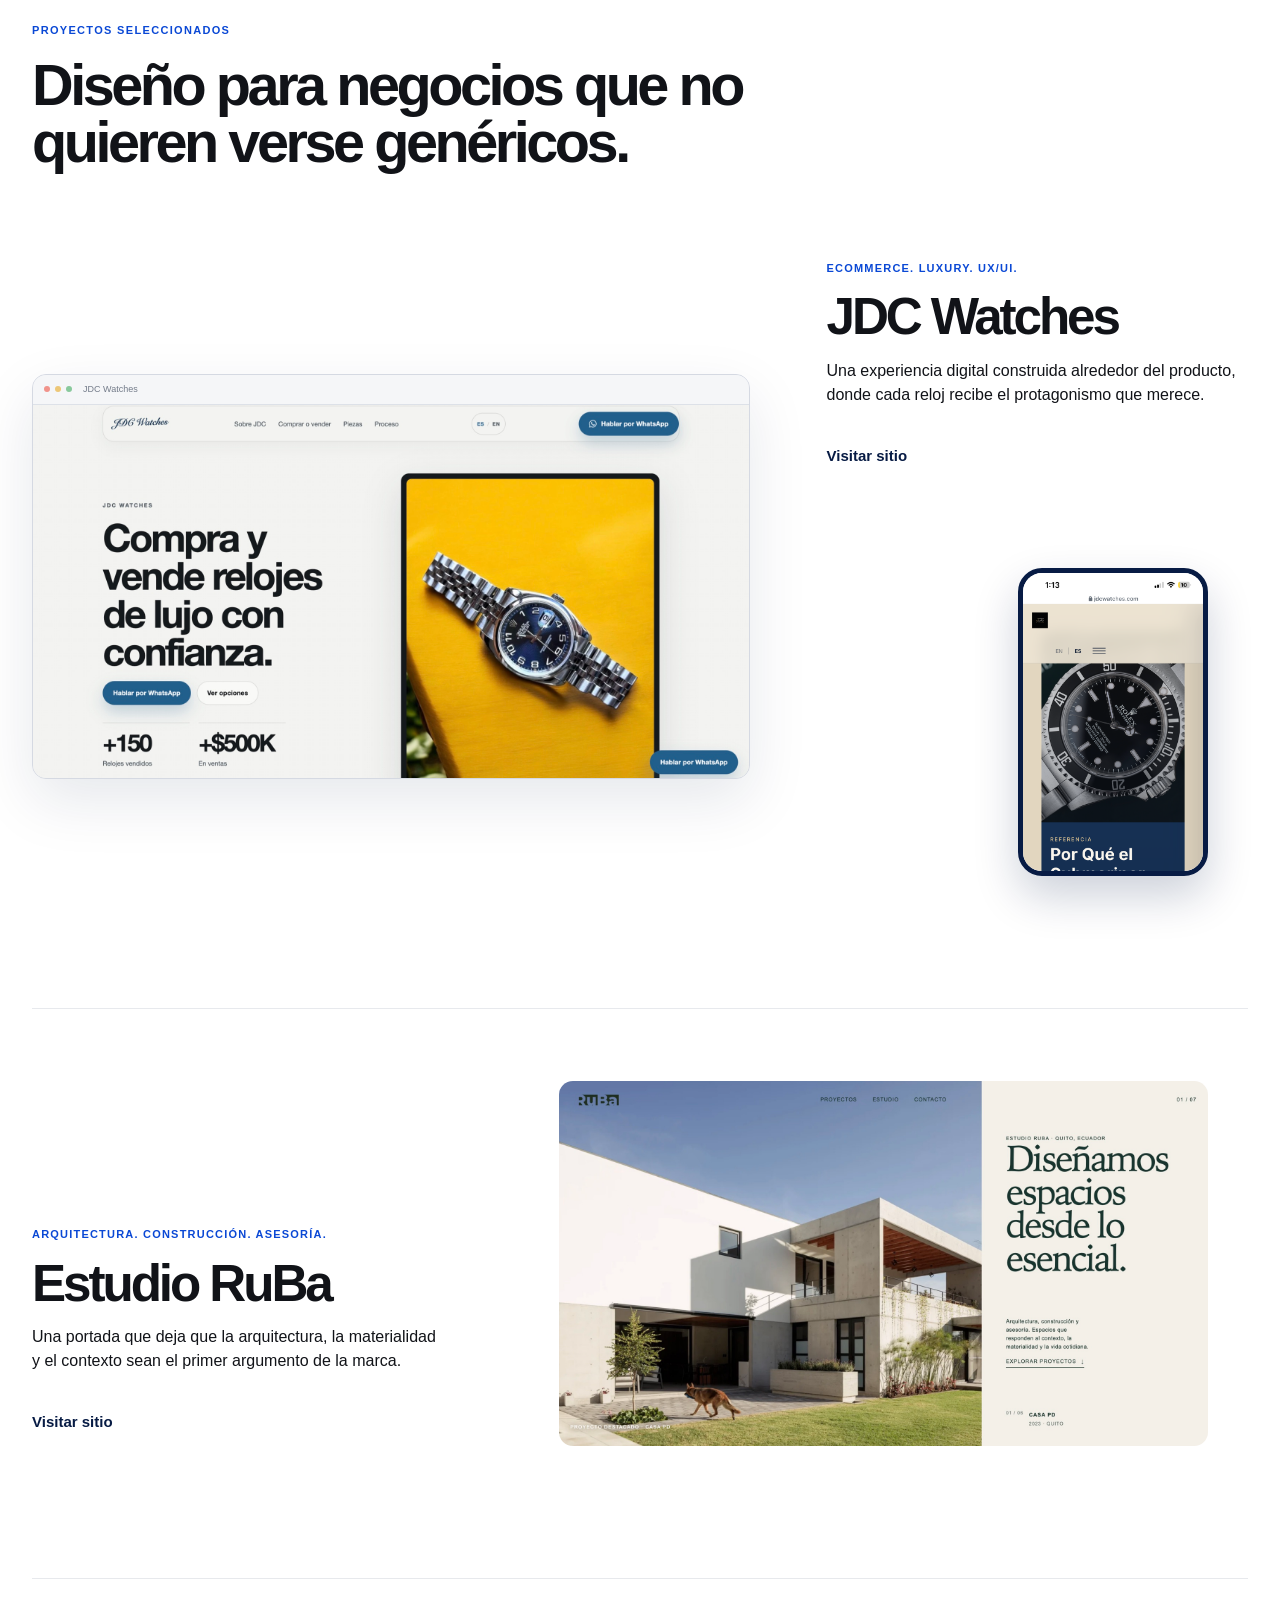
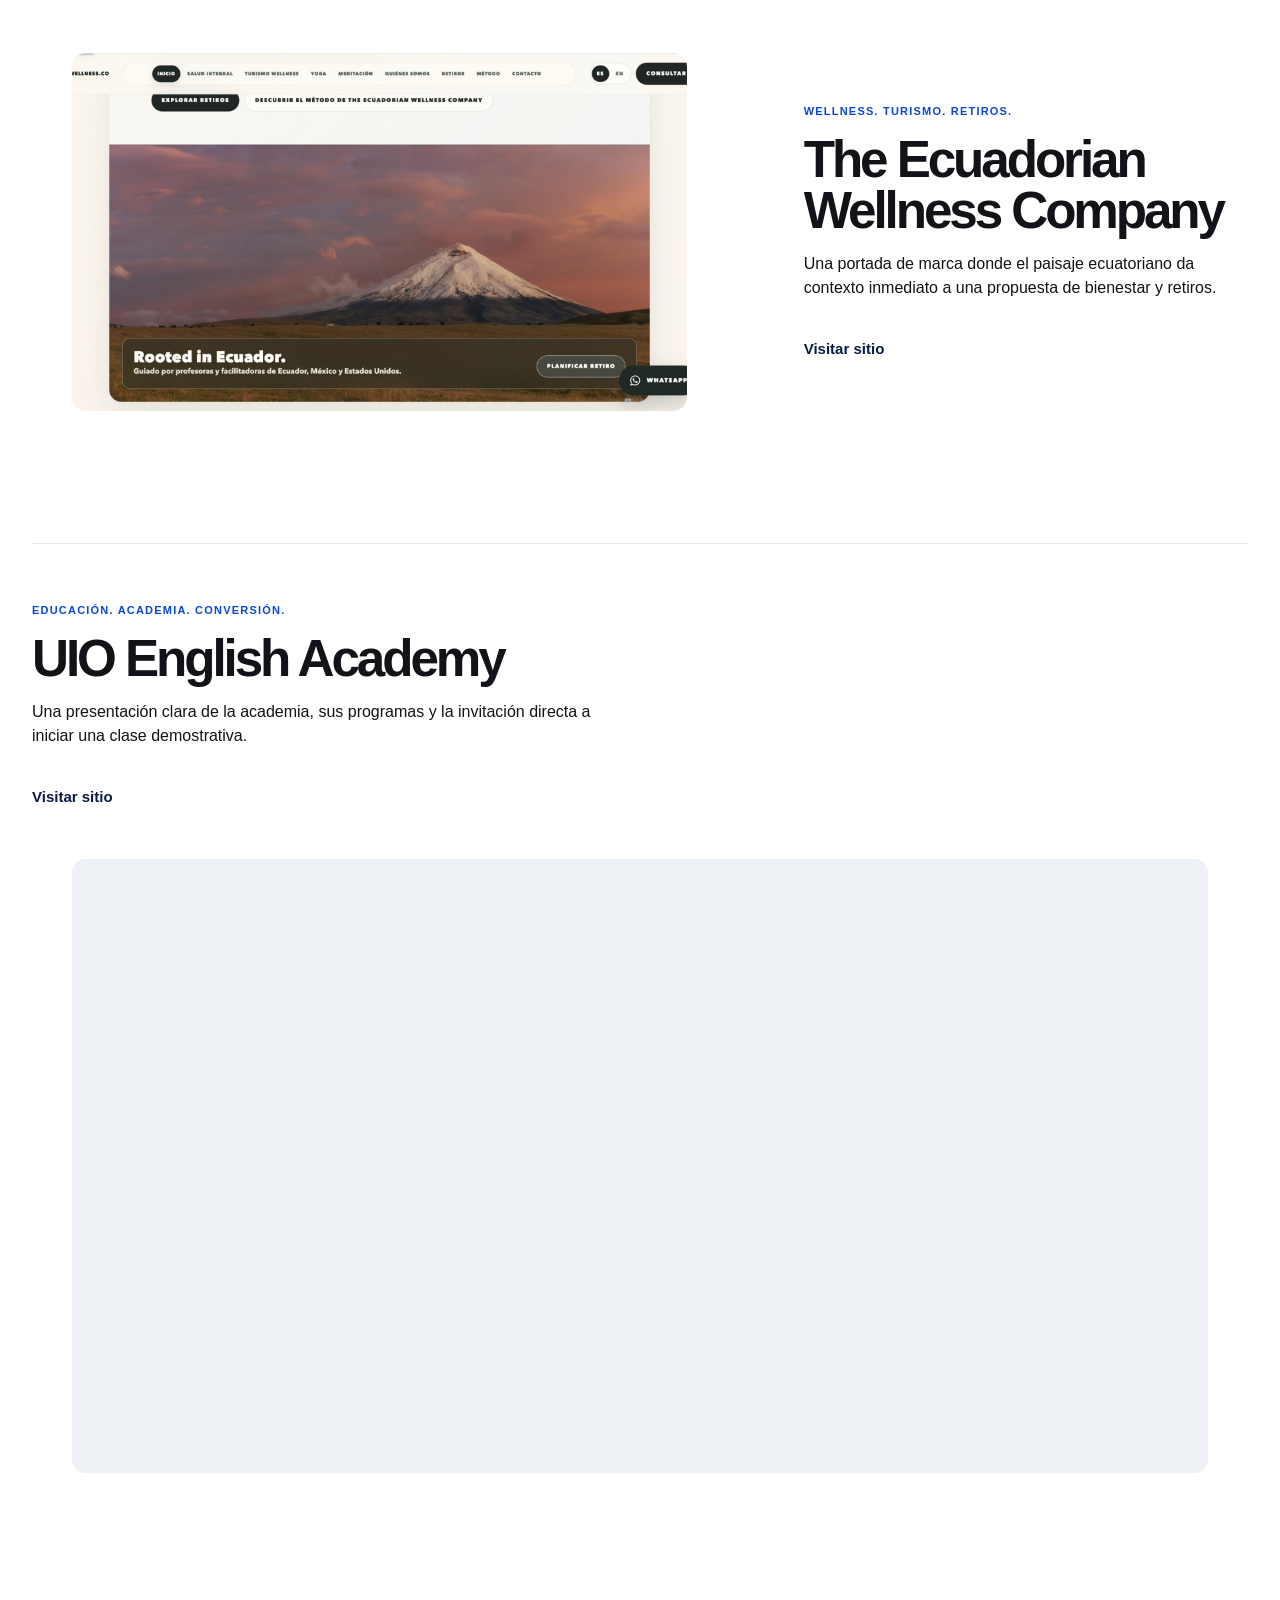
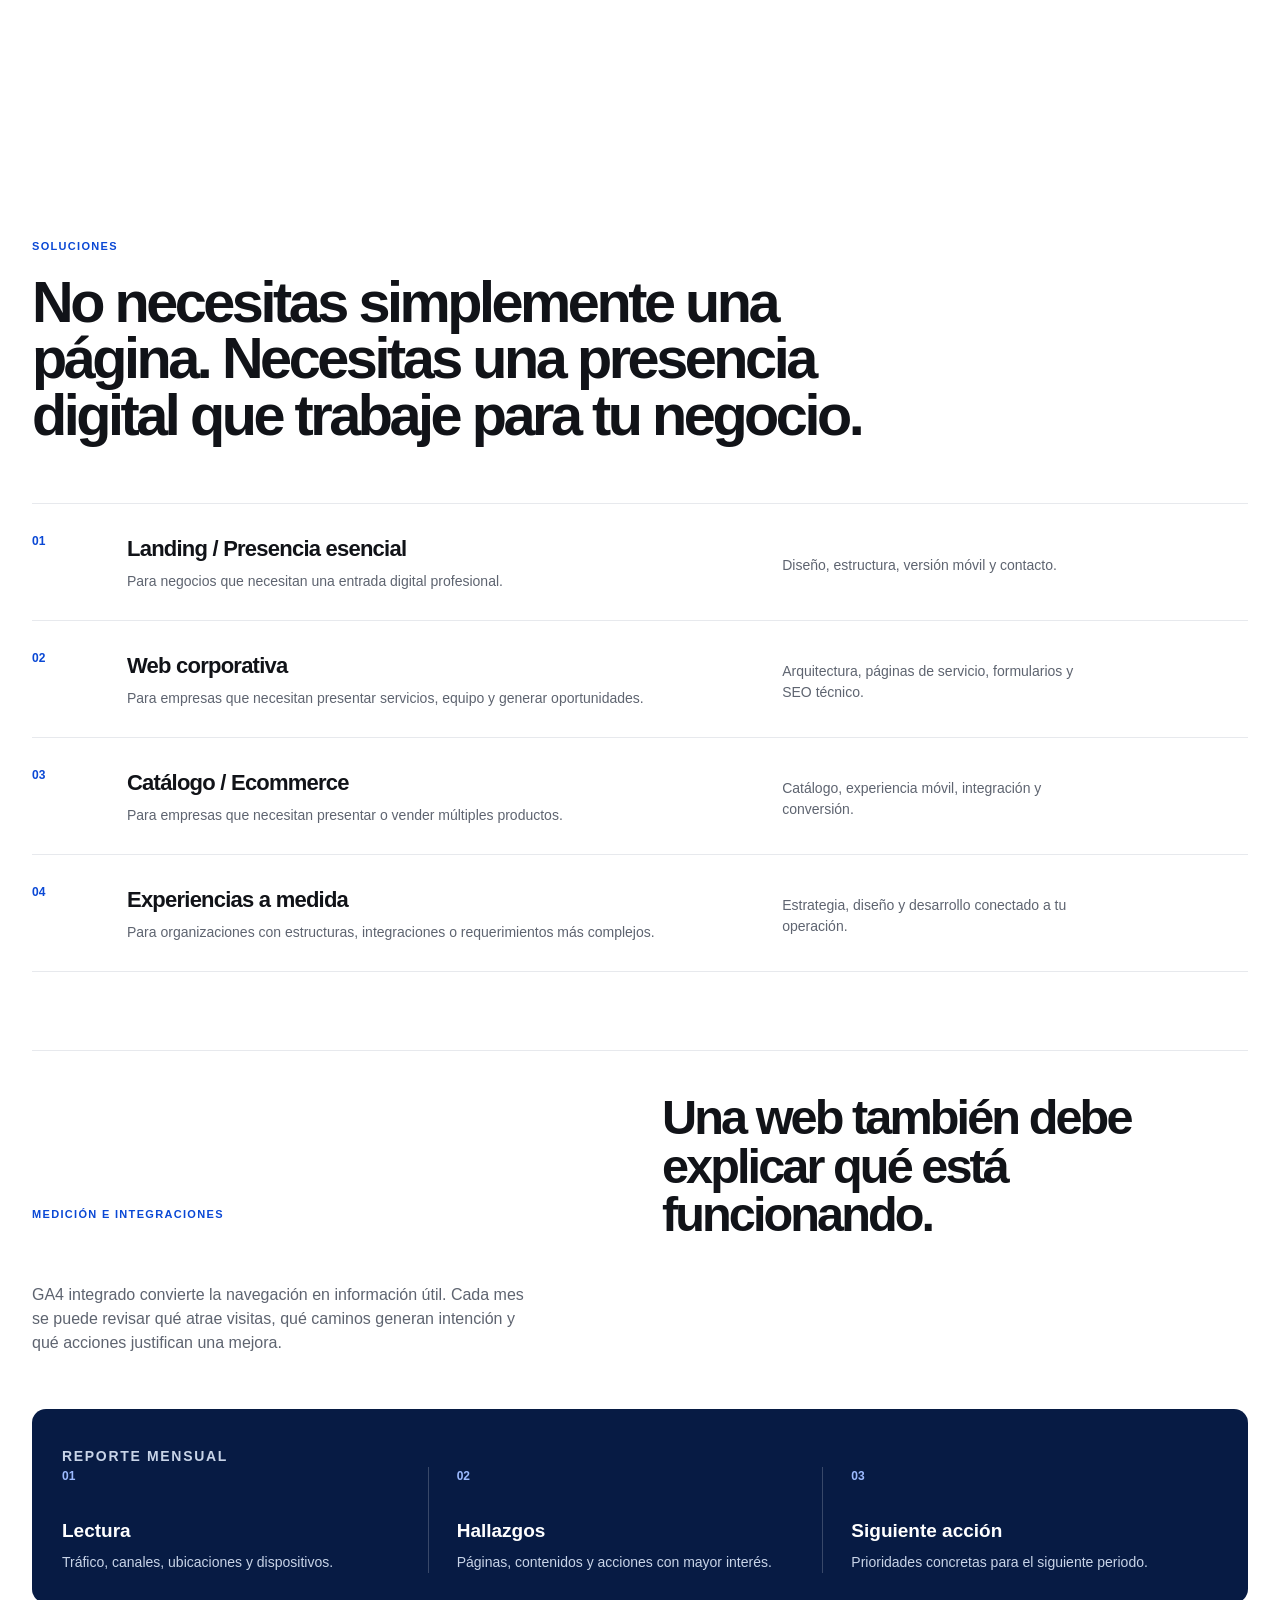
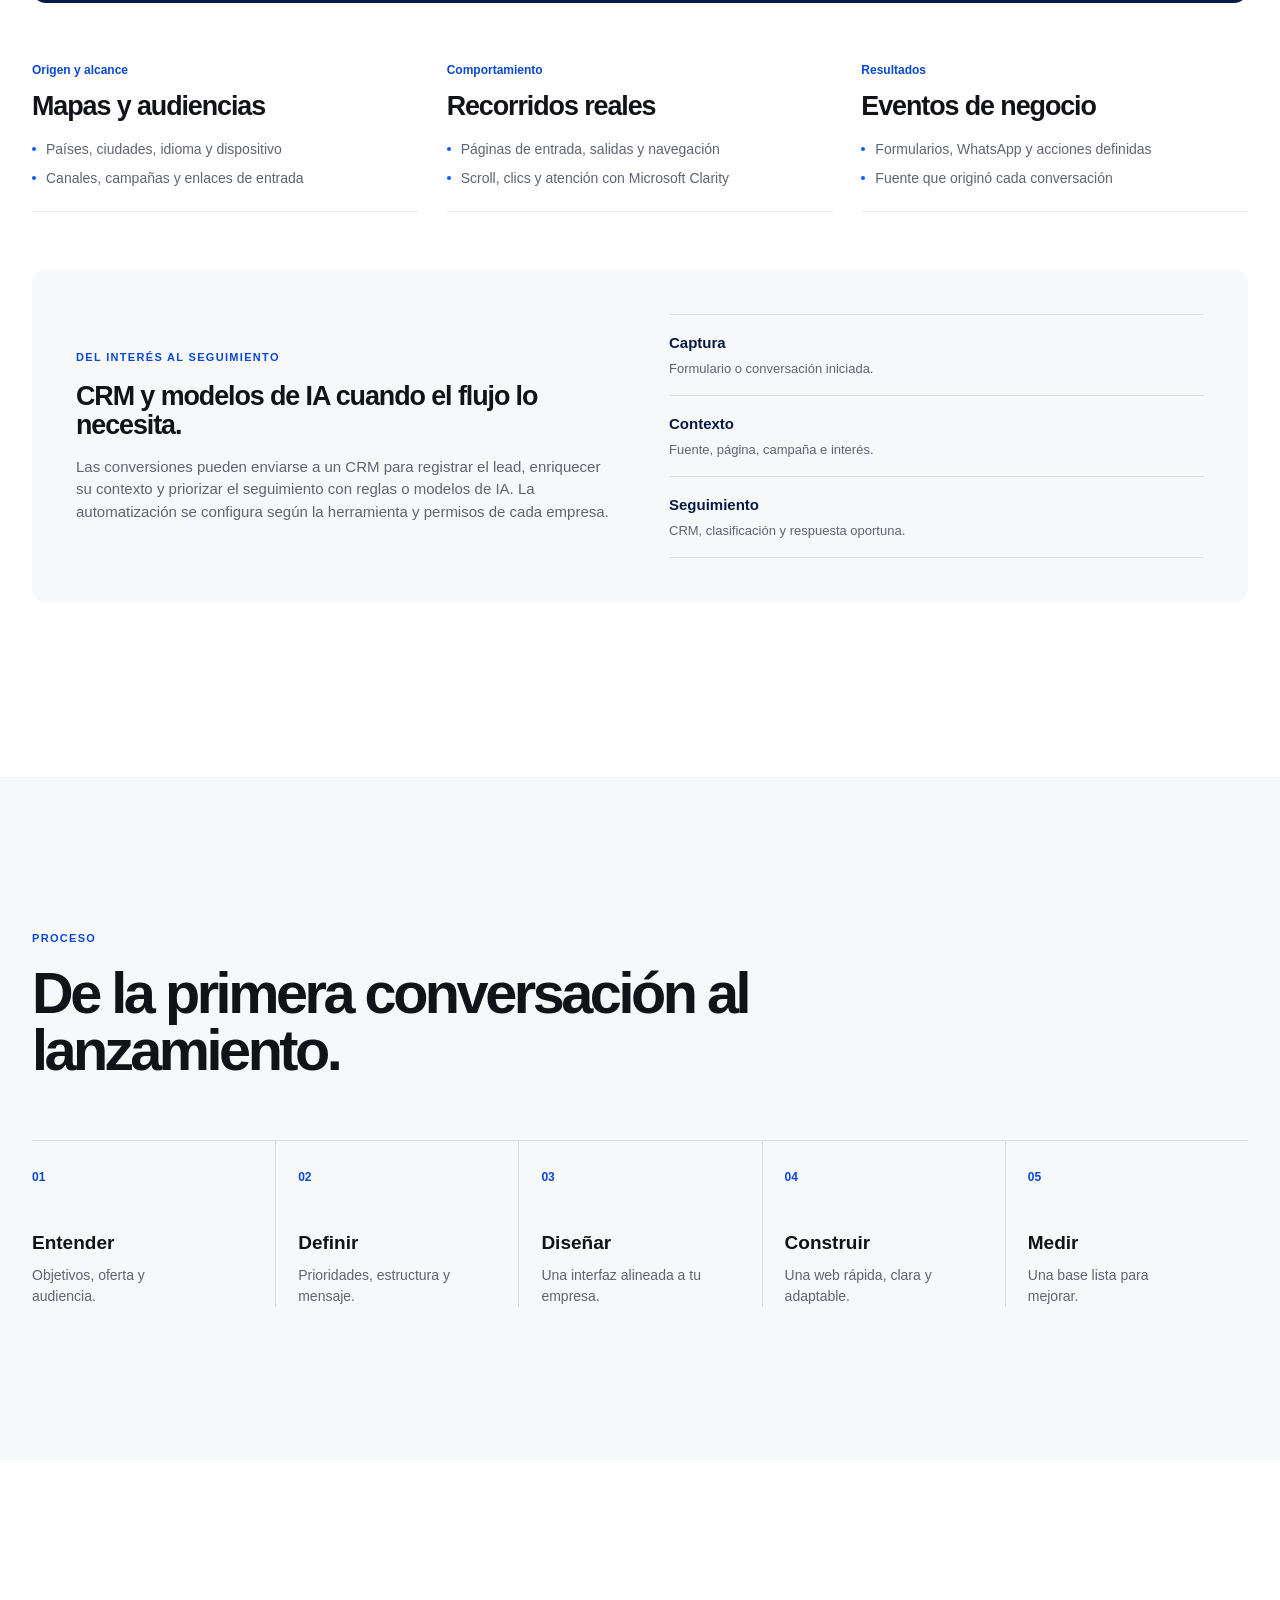
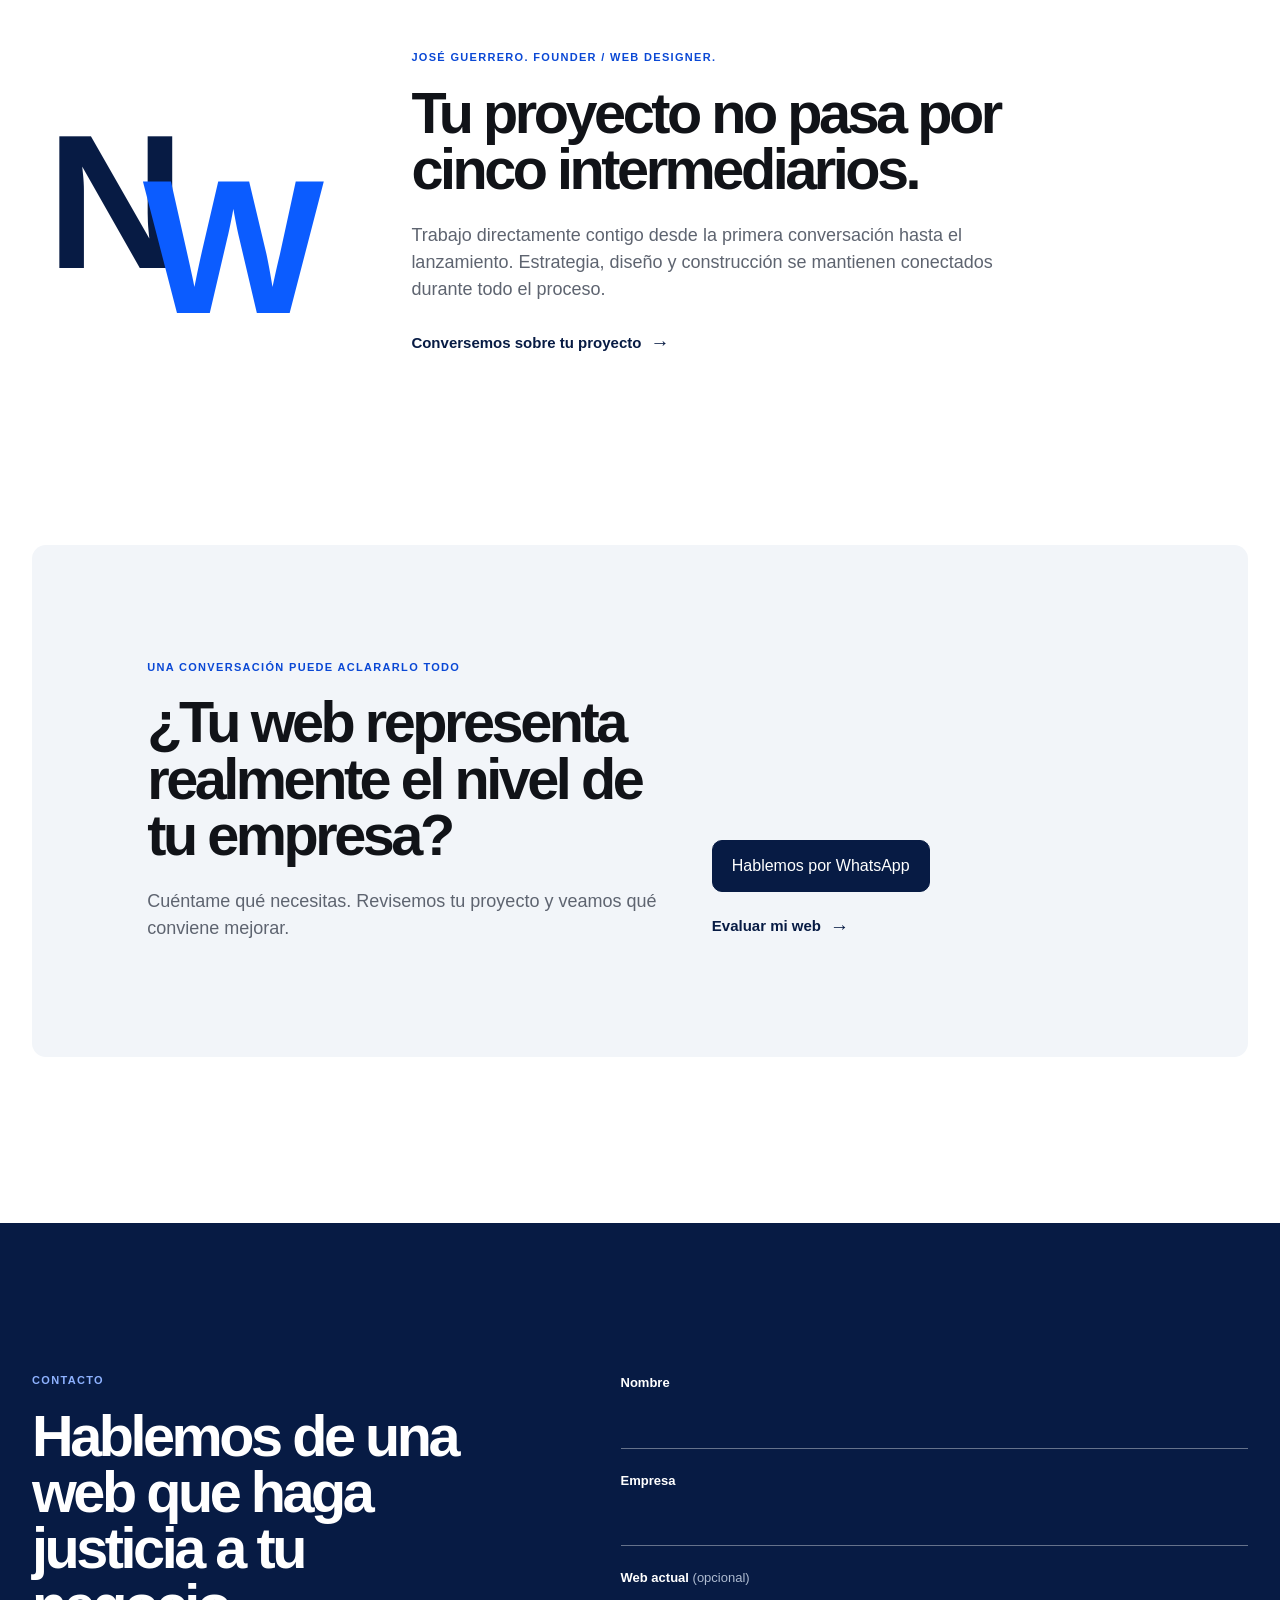
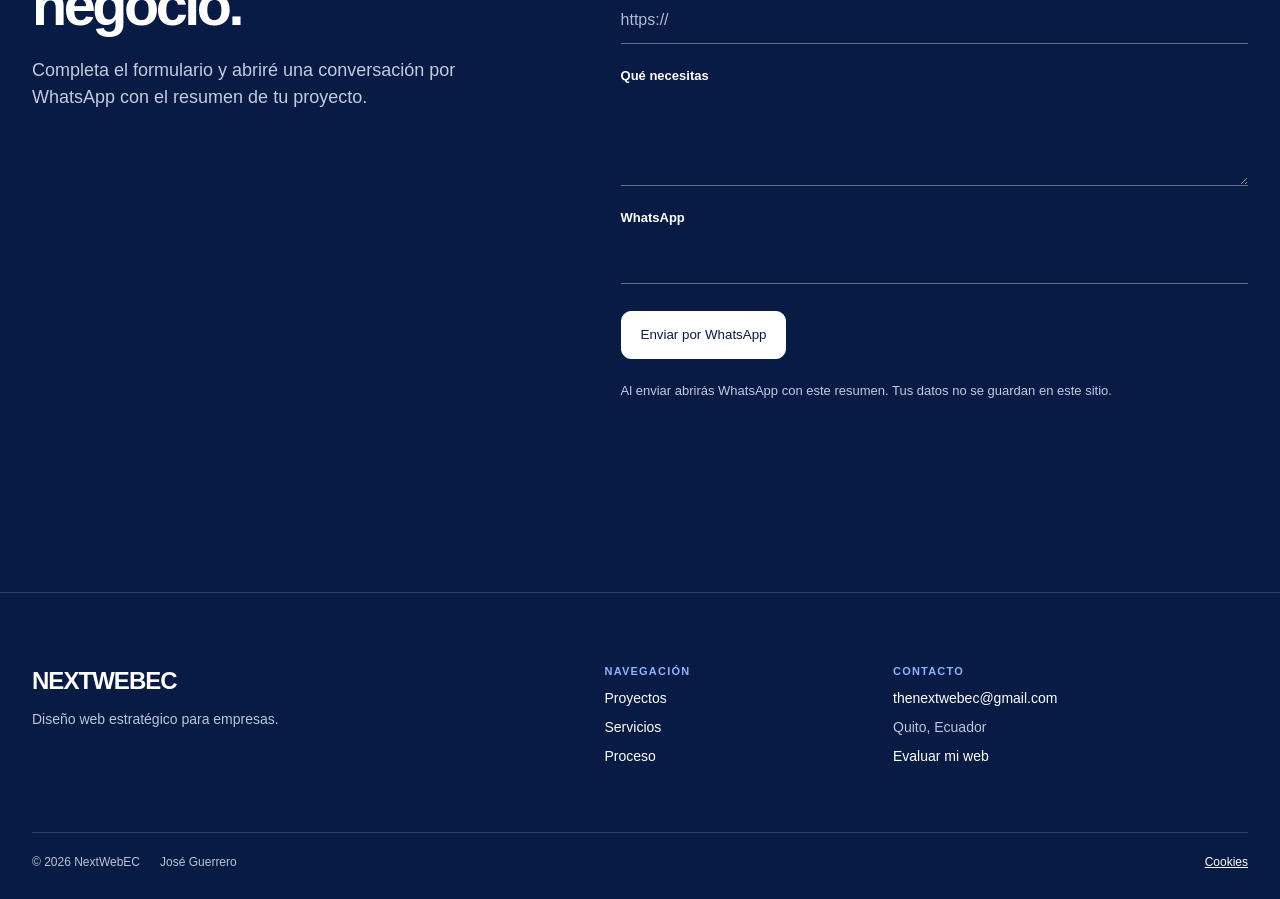
==== commit 28bc6a3f: "Remove emoji-style external link arrows" ====
--- a/index.html
+++ b/index.html
@@ -88,12 +88,12 @@
       <div class="section-heading reveal"><p class="eyebrow">Proyectos seleccionados</p><h2>Diseño para negocios que no quieren verse genéricos.</h2></div>
       <article class="case-study case-jdc reveal">
         <div class="case-visual browser-frame"><div class="browser-bar" aria-hidden="true"><i></i><i></i><i></i><span>JDC Watches</span></div><img src="assets/projects/jdc-watches-hero.jpg" width="1920" height="1042" loading="lazy" decoding="async" alt="Hero de JDC Watches con un reloj sobre fondo amarillo" onerror="this.parentElement.classList.add('asset-unavailable')"></div>
-        <div class="case-copy"><p class="case-type">Ecommerce. Luxury. UX/UI.</p><h3>JDC Watches</h3><p>Una experiencia digital construida alrededor del producto, donde cada reloj recibe el protagonismo que merece.</p><a class="text-link" href="https://jdcwatches.com/" target="_blank" rel="noopener noreferrer">Visitar sitio <span aria-hidden="true">↗</span></a></div>
+        <div class="case-copy"><p class="case-type">Ecommerce. Luxury. UX/UI.</p><h3>JDC Watches</h3><p>Una experiencia digital construida alrededor del producto, donde cada reloj recibe el protagonismo que merece.</p><a class="text-link" href="https://jdcwatches.com/" target="_blank" rel="noopener noreferrer">Visitar sitio</a></div>
         <figure class="case-phone phone-frame"><img src="IMG_3677.PNG" width="1170" height="2532" loading="lazy" decoding="async" alt="Detalle de navegación móvil para JDC Watches" onerror="this.closest('.phone-frame').classList.add('asset-unavailable')"></figure>
       </article>
-      <article class="case-study case-ruba reveal"><div class="case-copy"><p class="case-type">Arquitectura. Construcción. Asesoría.</p><h3>Estudio RuBa</h3><p>Una portada que deja que la arquitectura, la materialidad y el contexto sean el primer argumento de la marca.</p><a class="text-link" href="https://infooxbarec-star.github.io/RUBA/" target="_blank" rel="noopener noreferrer">Visitar sitio <span aria-hidden="true">↗</span></a></div><figure class="case-visual"><img src="assets/projects/estudio-ruba-hero.jpg" width="1920" height="1036" loading="lazy" decoding="async" alt="Hero de Estudio RuBa con una vivienda contemporánea" onerror="this.parentElement.classList.add('asset-unavailable')"></figure></article>
-      <article class="case-study case-wellness reveal"><figure class="case-visual"><img src="assets/projects/ecuadorian-wellness-hero.jpg" width="1920" height="1038" loading="lazy" decoding="async" alt="Hero de The Ecuadorian Wellness Company con el Cotopaxi" onerror="this.parentElement.classList.add('asset-unavailable')"></figure><div class="case-copy"><p class="case-type">Wellness. Turismo. Retiros.</p><h3>The Ecuadorian Wellness Company</h3><p>Una portada de marca donde el paisaje ecuatoriano da contexto inmediato a una propuesta de bienestar y retiros.</p><a class="text-link" href="https://ecwellnessco.org/" target="_blank" rel="noopener noreferrer">Visitar sitio <span aria-hidden="true">↗</span></a></div></article>
-      <article class="case-study case-uio reveal"><div class="case-copy"><p class="case-type">Educación. Academia. Conversión.</p><h3>UIO English Academy</h3><p>Una presentación clara de la academia, sus programas y la invitación directa a iniciar una clase demostrativa.</p><a class="text-link" href="https://uioenglishacademy.org/#inicio" target="_blank" rel="noopener noreferrer">Visitar sitio <span aria-hidden="true">↗</span></a></div><figure class="case-visual"><img src="assets/projects/uio-english-academy-hero.jpg" width="1920" height="1038" loading="lazy" decoding="async" alt="Hero de UIO English Academy con estudiantes en Quito" onerror="this.parentElement.classList.add('asset-unavailable')"></figure></article>
+      <article class="case-study case-ruba reveal"><div class="case-copy"><p class="case-type">Arquitectura. Construcción. Asesoría.</p><h3>Estudio RuBa</h3><p>Una portada que deja que la arquitectura, la materialidad y el contexto sean el primer argumento de la marca.</p><a class="text-link" href="https://infooxbarec-star.github.io/RUBA/" target="_blank" rel="noopener noreferrer">Visitar sitio</a></div><figure class="case-visual"><img src="assets/projects/estudio-ruba-hero.jpg" width="1920" height="1036" loading="lazy" decoding="async" alt="Hero de Estudio RuBa con una vivienda contemporánea" onerror="this.parentElement.classList.add('asset-unavailable')"></figure></article>
+      <article class="case-study case-wellness reveal"><figure class="case-visual"><img src="assets/projects/ecuadorian-wellness-hero.jpg" width="1920" height="1038" loading="lazy" decoding="async" alt="Hero de The Ecuadorian Wellness Company con el Cotopaxi" onerror="this.parentElement.classList.add('asset-unavailable')"></figure><div class="case-copy"><p class="case-type">Wellness. Turismo. Retiros.</p><h3>The Ecuadorian Wellness Company</h3><p>Una portada de marca donde el paisaje ecuatoriano da contexto inmediato a una propuesta de bienestar y retiros.</p><a class="text-link" href="https://ecwellnessco.org/" target="_blank" rel="noopener noreferrer">Visitar sitio</a></div></article>
+      <article class="case-study case-uio reveal"><div class="case-copy"><p class="case-type">Educación. Academia. Conversión.</p><h3>UIO English Academy</h3><p>Una presentación clara de la academia, sus programas y la invitación directa a iniciar una clase demostrativa.</p><a class="text-link" href="https://uioenglishacademy.org/#inicio" target="_blank" rel="noopener noreferrer">Visitar sitio</a></div><figure class="case-visual"><img src="assets/projects/uio-english-academy-hero.jpg" width="1920" height="1038" loading="lazy" decoding="async" alt="Hero de UIO English Academy con estudiantes en Quito" onerror="this.parentElement.classList.add('asset-unavailable')"></figure></article>
     </div></section>
     <section class="services-section shell" id="servicios">
       <div class="section-heading services-heading reveal"><p class="eyebrow">Soluciones</p><h2>No necesitas simplemente una página. Necesitas una presencia digital que trabaje para tu negocio.</h2></div>
--- a/styles.css
+++ b/styles.css
@@ -7,3 +7,4 @@
 @media(max-width:680px){.shell{width:min(100% - 40px,var(--container))}.nav{min-height:68px}.nav-menu{position:absolute;top:68px;right:0;left:0;display:none;align-items:stretch;gap:22px;padding:24px 20px 28px;border-bottom:1px solid var(--line);background:rgba(255,255,255,.98);box-shadow:0 18px 40px rgba(7,27,68,.08)}.menu-open .nav-menu{display:flex;flex-direction:column}.nav-links{display:grid;gap:15px}.nav-links a{display:block;padding:8px 0;font-size:17px}.button-nav{width:100%}.nav-toggle{display:grid;gap:5px;width:44px;height:44px;padding:0;border:0;background:transparent;place-content:center;cursor:pointer}.nav-toggle>span:not(.sr-only){display:block;width:21px;height:1.5px;background:var(--navy);transition:transform .2s var(--ease)}.menu-open .nav-toggle>span:nth-child(2){transform:translateY(3px) rotate(45deg)}.menu-open .nav-toggle>span:nth-child(3){transform:translateY(-3px) rotate(-45deg)}.hero{padding:50px 0 58px}.hero h1{font-size:clamp(2.85rem,13.2vw,3.75rem);line-height:1.01}.hero-summary{font-size:16px}.hero-actions{align-items:flex-start;flex-direction:column;gap:21px;margin-top:26px}.hero-actions .button{width:100%}.hero-showcase{min-height:300px;padding-top:5px}.hero-showcase>.browser-frame{width:95%}.hero-showcase>.phone-frame{width:32%;border-width:3px;border-radius:17px}.discipline-items{grid-template-columns:1fr;gap:0;padding:13px 0}.discipline-items p{padding:8px 0;text-align:left}.discipline-items span{display:none}.why{gap:42px;padding:92px 0}.why h2,.section-heading h2,.about h2,.conversion h2,.contact-copy h2{font-size:clamp(2.45rem,11vw,3.3rem)}.why-intro>p:last-child,.about-copy>p:not(.eyebrow),.conversion-copy>p:not(.eyebrow),.contact-copy>p:not(.eyebrow){font-size:16px}.principles article{grid-template-columns:44px 1fr}.projects-section{padding-bottom:96px}.section-heading{margin-bottom:42px}.case-jdc,.case-oro,.case-auto{display:flex;flex-direction:column;gap:27px;padding:35px 0 54px}.case-jdc .case-visual{width:100%;order:0}.case-jdc .case-copy,.case-oro .case-copy,.case-auto .case-copy{order:1;padding:0}.case-jdc .case-phone{align-self:flex-end;order:2;width:39%;margin-top:-10px}.case-oro .case-visual,.case-auto .case-visual{order:0;width:100%;border-radius:11px}.case-copy h3{font-size:2.7rem}.services-section{padding:96px 0}.service-list>article{grid-template-columns:38px 1fr;gap:13px;padding:24px 0}.service-list h3{font-size:19px}.deliverable{grid-column:2;margin-top:1px}.capabilities{margin-top:36px}.process-section{padding:92px 0}.process-heading{margin-bottom:40px}.process-list{grid-template-columns:1fr;gap:0}.process-list li{display:grid;grid-template-columns:47px 1fr;column-gap:8px;padding:19px 0}.process-list span{grid-row:span 2;margin:3px 0 0}.process-list p{margin:5px 0 0}.about{grid-template-columns:1fr;gap:39px;padding:98px 0}.about-mark{justify-content:flex-start;min-height:auto;font-size:8.2rem}.conversion{display:block;margin-bottom:0;padding:46px 30px;border-radius:12px}.conversion-actions{margin-top:29px}.conversion-actions .button{width:100%}.contact-section{margin-top:96px;padding:90px 0}.contact-grid{gap:44px}.contact-form .button{width:100%}.site-footer{padding-top:54px}.footer-grid{grid-template-columns:1fr;gap:35px}.footer-bottom{flex-wrap:wrap;margin-top:45px}.footer-bottom span:nth-child(2){margin-right:0}.cookie-settings{margin-left:auto}.cookie-banner{right:12px;bottom:12px;left:12px;align-items:flex-start;flex-direction:column;gap:13px}.cookie-banner div{width:100%}.cookie-banner button{flex:1}.reveal{opacity:1;transform:none;transition:none}}
 @media(prefers-reduced-motion:reduce){html{scroll-behavior:auto}.reveal{opacity:1;transform:none;transition:none}.button,.text-link span,.case-visual>img,.nav-links a:after,.text-link:after{transition:none}}
 .live-projects{display:grid;grid-template-columns:repeat(3,1fr);gap:12px;margin-top:78px;padding-top:21px;border-top:1px solid var(--line)}.live-projects>p{grid-column:1/-1;margin:0 0 6px;color:var(--blue-deep);font-size:11px;font-weight:750;letter-spacing:.12em;text-transform:uppercase}.live-projects a{position:relative;display:grid;gap:7px;min-height:126px;padding:18px 44px 18px 0;color:var(--ink);text-decoration:none}.live-projects a:after{position:absolute;right:0;bottom:0;left:0;height:1px;background:var(--line);content:"";transition:background .2s var(--ease)}.live-projects a:hover:after{background:var(--blue)}.live-projects a span{font-size:18px;font-weight:600;letter-spacing:-.025em}.live-projects a small{max-width:190px;color:var(--muted);font-size:13px}.live-projects a b{position:absolute;top:18px;right:2px;color:var(--blue);font-size:19px;font-weight:400;transition:transform .2s var(--ease)}.live-projects a:hover b{transform:translate(3px,-3px)}@media(max-width:680px){.live-projects{grid-template-columns:1fr;margin-top:52px}.live-projects a{min-height:0;padding:18px 36px 18px 0}}
+@media(max-width:960px){.about{grid-template-columns:1fr;gap:28px;align-items:start}.about-mark{justify-content:flex-start;min-height:auto;font-size:clamp(4.75rem,16vw,7rem);letter-spacing:-.18em;line-height:.72}.about-mark span{top:25px}}@media(max-width:680px){.about{gap:22px;padding:82px 0}.about-mark{font-size:clamp(4.5rem,22vw,6rem);letter-spacing:-.16em}.about-mark span{top:19px}.about-copy .eyebrow{margin-bottom:15px}}
